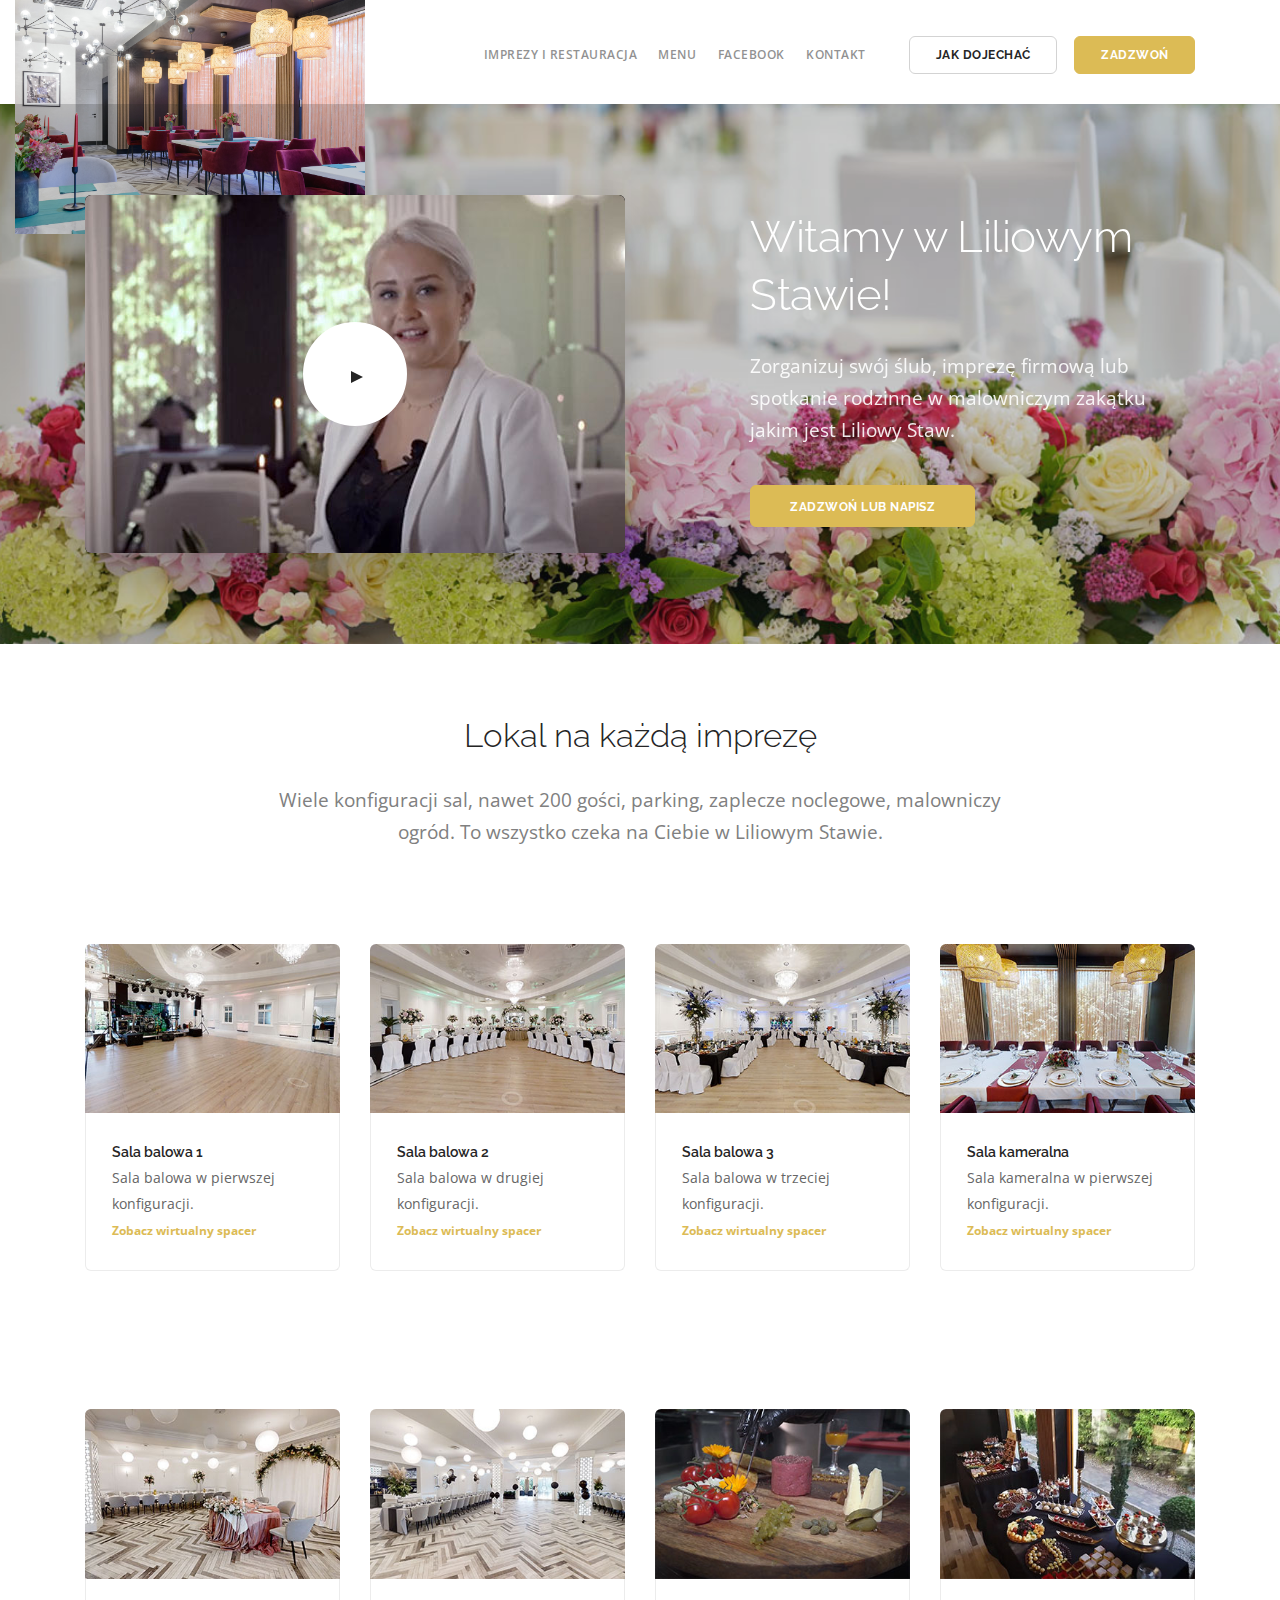
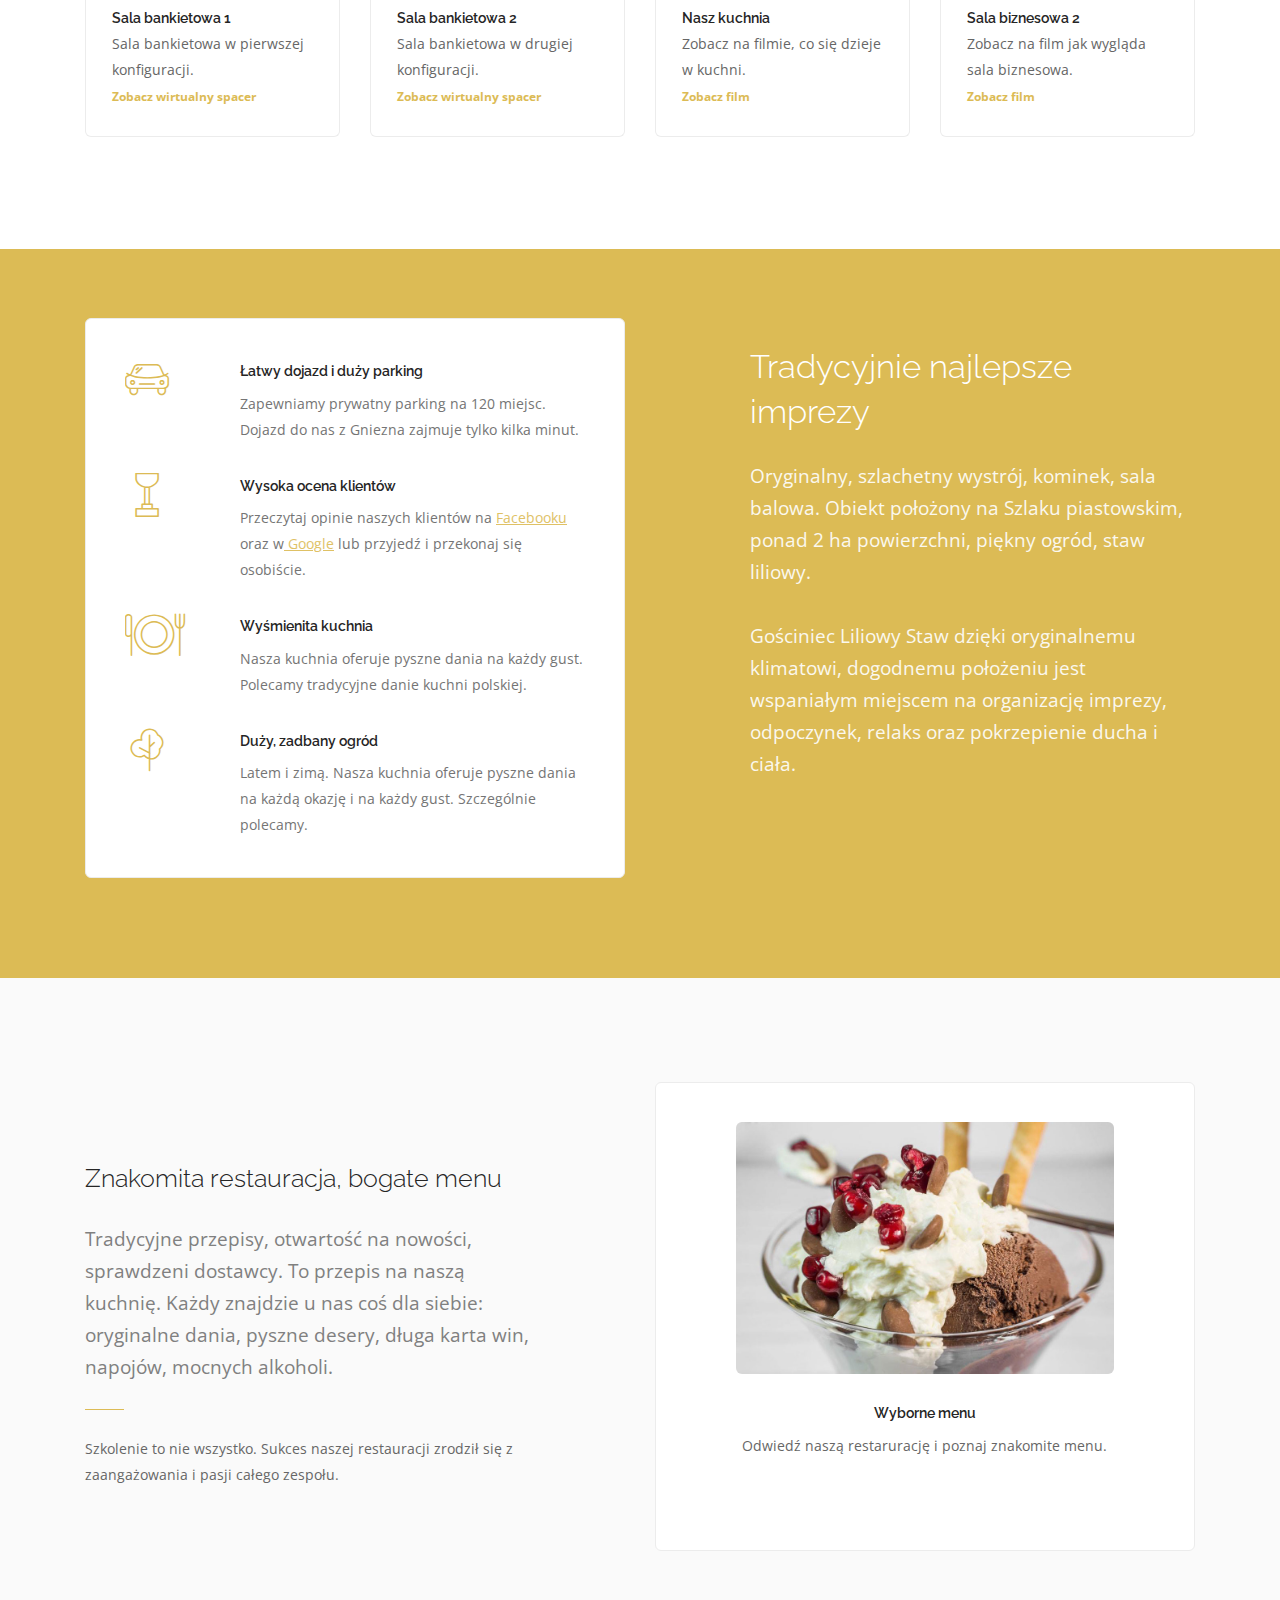
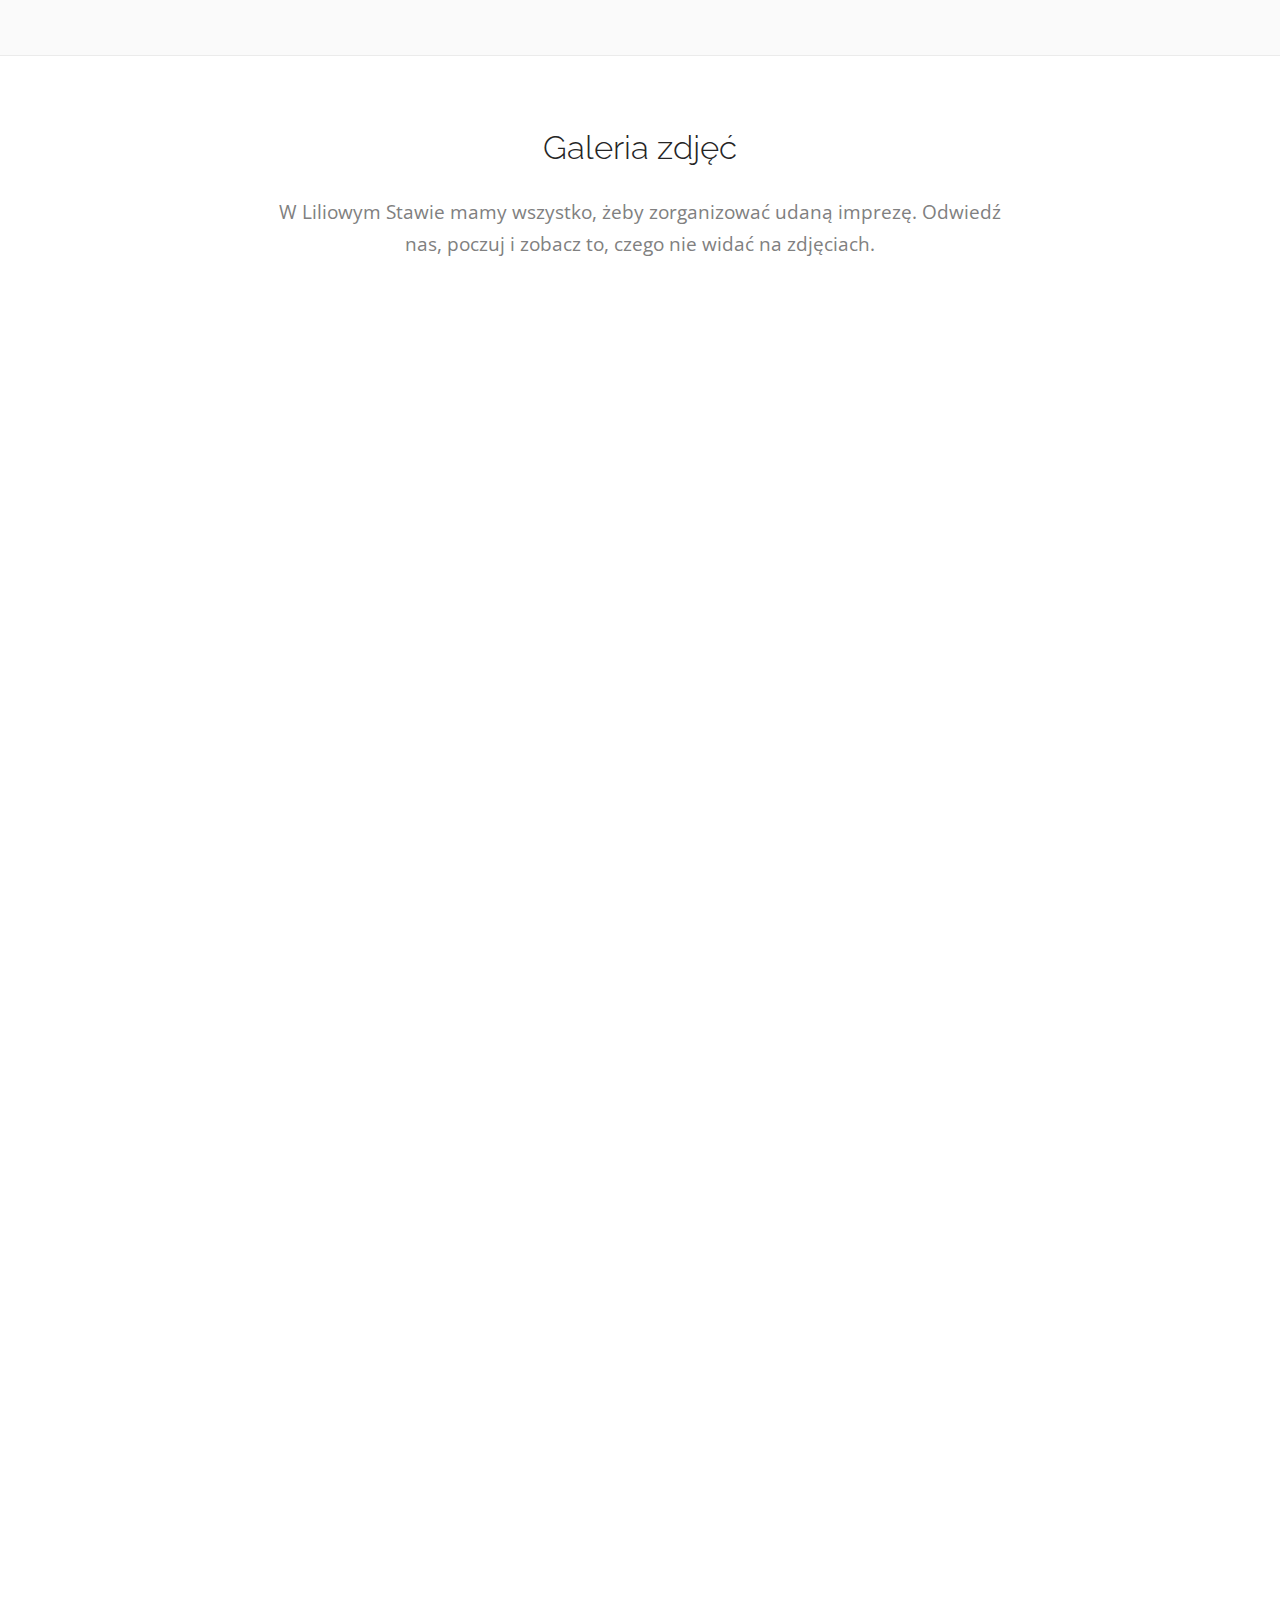
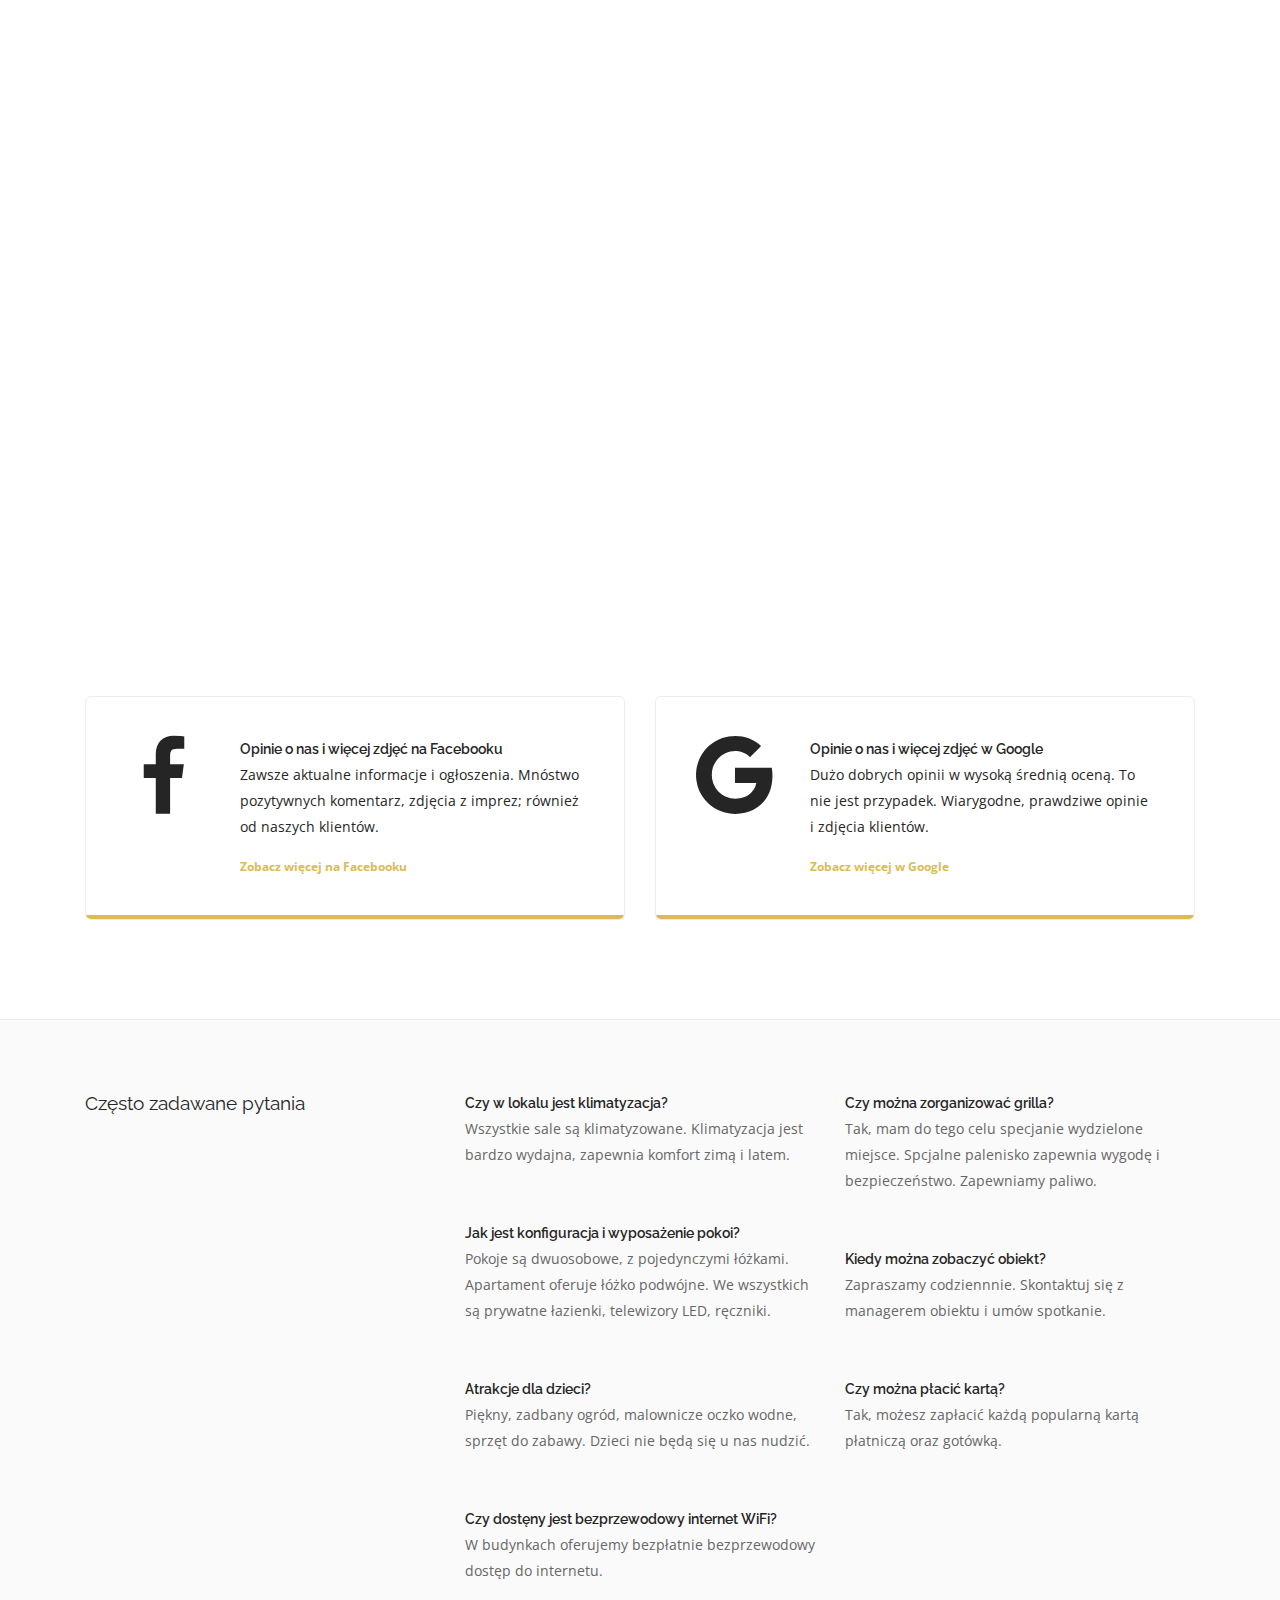
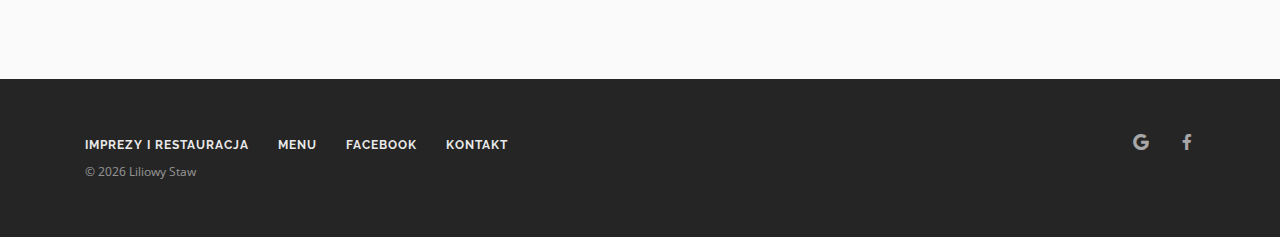
==== index.html @ 3ee77a86 "update" ====
<!doctype html>
<html lang="en">

<head>
    <meta charset="utf-8">
    <title>Gościniec Liliowy Staw - Organizacja imprez</title>
    <meta name="keywords" content="organizacja wesel, organizacja imprez, restauracja, wynajem sal" />
    <meta name="description" content="Zorganizuj swoją imprezę w Liliowym Stawie. Dobra zabawa gwarantowana." />
    <meta name="viewport" content="width=device-width, initial-scale=1.0">
    <link href="css/stack-interface.css" rel="stylesheet" type="text/css" media="all">
    <link href="css/socicon.css" rel="stylesheet" type="text/css" media="all" />
    <link href="css/iconsmind.css" rel="stylesheet" type="text/css" media="all" />
    <link href="css/bootstrap.css" rel="stylesheet" type="text/css" media="all" />
    <link href="css/lightbox.min.css" rel="stylesheet" type="text/css" media="all" />
    <link href="css/flickity.css" rel="stylesheet" type="text/css" media="all" />
    <link href="css/stack-interface.css" rel="stylesheet" type="text/css" media="all" />
    <link href="css/theme-yeller.css" rel="stylesheet" type="text/css" media="all" />
    <link href="css/custom.css" rel="stylesheet" type="text/css" media="all" />
    <link href="https://fonts.googleapis.com/css?family=Open+Sans:200,300,400,400i,500,600,700" rel="stylesheet">
    <link href="https://fonts.googleapis.com/css?family=Raleway:300,400,500" rel="stylesheet" type="text/css">
    <link href="css/font-raleway.css" rel="stylesheet" type="text/css">

</head>

<body data-smooth-scroll-offset="77">
    <div class="nav-container">
        <div class="via-1647183780381" via="via-1647183780381" vio="ls03">
            <div class="bar bar--sm visible-xs">
                <div class="container">
                    <div class="row">
                        <div class="col-3 col-md-2">
                            <a href="index.html"> <img class="logo logo-dark" alt="logo"
                                    src="img/liliowy-staw-logo.gif"> <img class="logo logo-light" alt="logo"
                                    src="img/liliowy-staw-logo.gif"> </a>
                        </div>
                        <div class="col-9 col-md-10 text-right">
                            <a href="#" class="hamburger-toggle" data-toggle-class="#menu1;hidden-xs hidden-sm"> <i
                                    class="icon icon--sm stack-interface stack-menu"></i> </a>
                        </div>
                    </div>
                </div>
            </div>
            <nav id="menu1" class="bar bar-1 hidden-xs">
                <div class="container">
                    <div class="row">
                        <div class="col-lg-1 col-md-2 hidden-xs">
                            <div class="bar__module">
                                <a href="index.html"> <img class="logo logo-dark" alt="logo"
                                        src="img/liliowy-staw-logo.gif">
                                    <img class="logo logo-light" alt="logo" src="img/liliowy-staw-logo.gif"> </a>
                            </div>
                        </div>
                        <div class="col-lg-11 col-md-12 text-right text-left-xs text-left-sm extra-top">
                            <div class="bar__module">
                                <ul class="menu-horizontal text-left">
                                    <li> <a href="index.html">Imprezy i Restauracja</a> </li>
                                    <li> <a href="menu.html">Menu</a> </li>
                                    <li> <a href="https://www.facebook.com/GosciniecLiliowyStaw/"
                                            target="_blank">Facebook</a> </li>
                                    <li> <a href="kontakt.html">Kontakt</a> </li>
                                </ul>
                            </div>
                            <div class="bar__module">
                                <a class="btn btn--sm type--uppercase"
                                    href="https://www.google.pl/maps/dir//Go%C5%9Bciniec+Liliowy+Staw,+Vitkovo,+Ma%C5%82achowo+60,+62-230+Ma%C5%82achowo/@52.4532757,17.733678,15z/data=!4m9!4m8!1m0!1m5!1m1!1s0x4704be26314e53d3:0x38a5dc8cd60cbdae!2m2!1d17.733678!2d52.4532757!3e0"
                                    target="_blank">
                                    <span class="btn__text">Jak dojechać</span> </a>
                                <a class="btn btn--sm btn--primary type--uppercase" href="kontakt.html"> <span
                                        class="btn__text">
                                        Zadzwoń</span> </a>
                            </div>
                        </div>
                    </div>
                </div>
            </nav>
        </div>
    </div>
    <div class="main-container">
        <section class="cover imagebg switchable parallax height-60" data-overlay="2">
            <div class="background-image-holder"> <img alt="background" src="img/1800720618.jpg"> </div>
            <div class="container pos-vertical-center">
                <div class="row justify-content-between align-items-center">
                    <div class="col-lg-5 col-md-7">
                        <div class="switchable__text">
                            <h1> Witamy w Liliowym Stawie! </h1>
                            <p class="lead"> Zorganizuj swój ślub, imprezę firmową lub spotkanie rodzinne w malowniczym
                                zakątku jakim jest Liliowy Staw. </p>
                            <a class="btn btn--primary type--uppercase" href="kontakt.html"> <span class="btn__text">
                                    Zadzwoń lub napisz
                                </span> </a>
                        </div>
                    </div>
                    <div class="col-lg-6 col-md-4 col-12">
                        <div class="video-cover border--round box-shadow-wide">
                            <div class="background-image-holder"> <img alt="image" src="img/portret.jpg"> </div>
                            <div class="video-play-icon"></div> <iframe
                                data-src="https://www.youtube.com/embed/CTEnaSJf6i0"
                                allowfullscreen="allowfullscreen"></iframe>
                        </div>
                    </div>
                </div>
            </div>
        </section>
        <section class="text-center space--sm">
            <div class="container">
                <div class="row">
                    <div class="col-md-10 col-lg-8">
                        <h2>Lokal na każdą imprezę</h2>
                        <p class="lead">Wiele konfiguracji sal, nawet 200 gości, parking, zaplecze noclegowe, malowniczy
                            ogród. To wszystko czeka na Ciebie w Liliowym Stawie.</p>
                    </div>
                </div>
            </div>
        </section>
        <section class="space--xxs">
            <div class="container">
                <div class="row">
                    <div class="col-md-3">
                        <div class="feature feature-1"> <img alt="Image" src="img/01-vr.jpg">
                            <div class="feature__body boxed boxed--border">
                                <h5>Sala balowa 1</h5>
                                <p> Sala balowa w pierwszej konfiguracji. </p> <a
                                    href="https://my.matterport.com/show/?m=p3g2b9cjatZ" target="_blank">Zobacz
                                    wirtualny spacer</a>
                            </div>
                        </div>
                    </div>
                    <div class="col-md-3">
                        <div class="feature feature-1"> <img alt="Image" src="img/02-vr.jpg">
                            <div class="feature__body boxed boxed--border">
                                <h5>Sala balowa 2</h5>
                                <p> Sala balowa w drugiej konfiguracji. </p> <a
                                    href="https://my.matterport.com/show/?m=A22WJcrzkqX" target="_blank">
                                    Zobacz wirtualny spacer
                                </a>
                            </div>
                        </div>
                    </div>
                    <div class="col-md-3">
                        <div class="feature feature-1"> <img alt="Image" src="img/03-vr.jpg">
                            <div class="feature__body boxed boxed--border">
                                <h5>Sala balowa 3</h5>
                                <p> Sala balowa w trzeciej konfiguracji. </p> <a
                                    href="https://my.matterport.com/show/?m=koB5tL7aiFG" target="_blank">
                                    Zobacz wirtualny spacer
                                </a>
                            </div>
                        </div>
                    </div>
                    <div class="col-md-3">
                        <div class="feature feature-1"> <img alt="Image" src="img/04-vr.jpg">
                            <div class="feature__body boxed boxed--border">
                                <h5>Sala kameralna</h5>
                                <p> Sala kameralna w pierwszej konfiguracji. </p> <a
                                    href="https://my.matterport.com/show/?m=gFiaWxPJ2yF" target="_blank">
                                    Zobacz wirtualny spacer
                                </a>
                            </div>
                        </div>
                    </div>
                </div>
            </div>
        </section>
        <section class="space--xs">
            <div class="container">
                <div class="row">
                    <div class="col-md-3">
                        <div class="feature feature-1"> <img alt="Image" src="img/05-vr.jpg">
                            <div class="feature__body boxed boxed--border">
                                <h5>Sala bankietowa 1</h5>
                                <p> Sala bankietowa w pierwszej konfiguracji. </p> <a
                                    href="https://my.matterport.com/show/?m=7vCTuhxetA8" target="_blank">
                                    Zobacz wirtualny spacer
                                </a>
                            </div>
                        </div>
                    </div>
                    <div class="col-md-3">
                        <div class="feature feature-1"> <img alt="Image" src="img/06-vr.jpg">
                            <div class="feature__body boxed boxed--border">
                                <h5>Sala bankietowa 2</h5>
                                <p> Sala bankietowa w drugiej konfiguracji. </p> <a
                                    href="https://my.matterport.com/show/?m=qS6wmpLdouB" target="_blank">
                                    Zobacz wirtualny spacer
                                </a>
                            </div>
                        </div>
                    </div>
                    <div class="col-md-3">
                        <div class="feature feature-1"> <img alt="Image" src="img/08-vi.jpg">
                            <div class="feature__body boxed boxed--border">
                                <h5>Nasz kuchnia</h5>
                                <p> Zobacz na filmie, co się dzieje w kuchni. </p> <a
                                    href="https://youtu.be/cJKKQ9L3zSQ" target="_blank">
                                    Zobacz film
                                </a>
                            </div>
                        </div>
                    </div>
                    <div class="col-md-3">
                        <div class="feature feature-1"> <img alt="Image" src="img/07-vi.jpg">
                            <div class="feature__body boxed boxed--border">
                                <h5>Sala biznesowa 2</h5>
                                <p> Zobacz na film jak wygląda sala biznesowa. </p> <a
                                    href="https://youtu.be/JqC4xFGbSAA" target="_blank">
                                    Zobacz film
                                </a>
                            </div>
                        </div>
                    </div>
                </div>
            </div>
        </section>
        <section class="switchable feature-large space--sm bg--primary">
            <div class="container">
                <div class="row justify-content-between">
                    <div class="col-md-6 col-lg-5">
                        <div class="switchable__text">
                            <h2>Tradycyjnie najlepsze imprezy</h2>
                            <p class="lead"> Oryginalny, szlachetny wystrój, kominek, sala balowa. Obiekt położony na
                                Szlaku piastowskim, ponad 2 ha powierzchni, piękny ogród, staw liliowy.<br><br>Gościniec
                                Liliowy Staw dzięki oryginalnemu klimatowi, dogodnemu położeniu jest wspaniałym miejscem
                                na organizację imprezy, odpoczynek, relaks oraz pokrzepienie ducha i ciała. </p>
                        </div>
                    </div>
                    <div class="col-md-6">
                        <div class="boxed boxed--lg boxed--border">
                            <div class="feature feature-2"> <i class="icon color--primary icon-Car-3"></i>
                                <div class="feature__body">
                                    <h5>Łatwy dojazd i duży parking</h5>
                                    <p>Zapewniamy prywatny parking na 120 miejsc. Dojazd do nas z Gniezna zajmuje tylko
                                        kilka minut. </p>
                                </div>
                            </div>
                            <div class="feature feature-2"> <i class="icon color--primary icon-Trophy-2"></i>
                                <div class="feature__body">
                                    <h5>Wysoka ocena klientów</h5>
                                    <p> Przeczytaj opinie naszych klientów na <a
                                            href="https://www.facebook.com/pg/GosciniecLiliowyStaw/reviews/">Facebooku</a>
                                        oraz w<a
                                            href="https://www.google.com/maps/place/Go%C5%9Bciniec+Liliowy+Staw/@52.4532757,17.7314893,17z/data=!3m1!4b1!4m7!3m6!1s0x0:0x38a5dc8cd60cbdae!8m2!3d52.4532757!4d17.733678!9m1!1b1?hl=pl-PL">
                                            Google</a> lub przyjedź i przekonaj się osobiście. </p>
                                </div>
                            </div>
                            <div class="feature feature-2"> <i class="icon color--primary icon-Plates"></i>
                                <div class="feature__body">
                                    <h5>Wyśmienita kuchnia</h5>
                                    <p> Nasza kuchnia oferuje pyszne dania na każdy gust. Polecamy tradycyjne danie
                                        kuchni polskiej. </p>
                                </div>
                            </div>
                            <div class="feature feature-2"> <i class="icon color--primary icon-Tree-2"></i>
                                <div class="feature__body">
                                    <h5>Duży, zadbany ogród</h5>
                                    <p>Latem i zimą. Nasza kuchnia oferuje pyszne dania na każdą okazję i na każdy gust.
                                        Szczególnie polecamy.</p>
                                </div>
                            </div>
                        </div>
                    </div>
                </div>
            </div>
        </section>
        <section class="feature-large-14 switchable bg--secondary">
            <div class="container">
                <div class="row justify-content-between">
                    <div class="col-md-6">
                        <div class="boxed boxed--border boxed--lg">
                            <div class="row justify-content-center">
                                <div class="col-md-10">
                                    <div class="slider text-center" data-paging="true">
                                        <ul class="slides">
                                            <li> <img alt="Image"
                                                    src="img/18359147_1271472066302726_373550540263648614_o.jpg">
                                                <h5>Wyborne menu</h5>
                                                <p> Odwiedź naszą restarurację i poznaj znakomite menu. </p>
                                            </li>
                                        </ul>
                                    </div>
                                </div>
                            </div>
                        </div>
                    </div>
                    <div class="col-md-6 col-lg-5">
                        <div class="switchable__text">
                            <h3>Znakomita restauracja, bogate menu</h3>
                            <p class="lead"> Tradycyjne przepisy, otwartość na nowości, sprawdzeni dostawcy. To przepis
                                na naszą kuchnię.&nbsp;Każdy znajdzie u nas coś dla siebie: oryginalne dania, pyszne
                                desery, długa karta win, napojów, mocnych alkoholi.</p>
                            <hr class="short">
                            <p> Szkolenie to nie wszystko. Sukces naszej restauracji zrodził się z zaangażowania i pasji
                                całego zespołu. </p>
                        </div>
                    </div>
                </div>
            </div>
        </section>
        <section class="text-center space--sm">
            <div class="container">
                <div class="row">
                    <div class="col-md-10 col-lg-8">
                        <h2>Galeria zdjęć</h2>
                        <p class="lead"> W Liliowym Stawie mamy wszystko, żeby zorganizować udaną imprezę. Odwiedź nas,
                            poczuj i zobacz to, czego nie widać na zdjęciach. </p>
                    </div>
                </div>
            </div>
        </section>
        <section class="space--xxs">
            <div class="container">
                <div class="masonry">
                    <div class="masonry__container row masonry--active">
                        <div class="masonry__item col-lg-4 col-6 ">
                            <a href="img/2100060380.jpg" data-lightbox="Gallery 1"> <img alt="Image"
                                    src="img/2100060380.jpg">
                            </a>
                        </div>
                        <div class="masonry__item col-lg-4 col-6 ">
                            <a href="img/2100060407.jpg" data-lightbox="Gallery 1"> <img alt="Image"
                                    src="img/2100060407.jpg">
                            </a>
                        </div>
                        <div class="masonry__item col-lg-4 col-6 ">
                            <a href="img/2100060416.jpg" data-lightbox="Gallery 1"> <img alt="Image"
                                    src="img/2100060416.jpg">
                            </a>
                        </div>
                        <div class="masonry__item col-lg-4 col-6 ">
                            <a href="img/2100060421.jpg" data-lightbox="Gallery 1"> <img alt="Image"
                                    src="img/2100060421.jpg">
                            </a>
                        </div>
                        <div class="masonry__item col-lg-4 col-6 ">
                            <a href="img/2100060466.jpg" data-lightbox="Gallery 1"> <img alt="Image"
                                    src="img/2100060466.jpg">
                            </a>
                        </div>
                        <div class="masonry__item col-lg-4 col-6 ">
                            <a href="img/2100060573.jpg" data-lightbox="Gallery 1"> <img alt="Image"
                                    src="img/2100060573.jpg">
                            </a>
                        </div>
                        <div class="masonry__item col-lg-4 col-6 ">
                            <a href="img/2100060568.jpg" data-lightbox="Gallery 1"> <img alt="Image"
                                    src="img/2100060568.jpg">
                            </a>
                        </div>
                        <div class="masonry__item col-lg-4 col-6 ">
                            <a href="img/2100060462.jpg" data-lightbox="Gallery 1"> <img alt="Image"
                                    src="img/2100060462.jpg">
                            </a>
                        </div>
                        <div class="masonry__item col-lg-4 col-6 ">
                            <a href="img/2100060235.jpg" data-lightbox="Gallery 1"> <img alt="Image"
                                    src="img/2100060235.jpg">
                            </a>
                        </div>
                        <div class="masonry__item col-lg-4 col-6 ">
                            <a href="img/2100060508.jpg" data-lightbox="Gallery 1"> <img alt="Image"
                                    src="img/2100060508.jpg">
                            </a>
                        </div>
                        <div class="masonry__item col-lg-4 col-6 ">
                            <a href="img/2100060501.jpg" data-lightbox="Gallery 1"> <img alt="Image"
                                    src="img/2100060501.jpg">
                            </a>
                        </div>
                        <div class="masonry__item col-lg-4 col-6 ">
                            <a href="img/2100060008.jpg" data-lightbox="Gallery 1"> <img alt="Image"
                                    src="img/2100060008.jpg">
                            </a>
                        </div>
                        <div class="masonry__item col-lg-4 col-6 ">
                            <a href="img/2100060123.jpg" data-lightbox="Gallery 1"> <img alt="Image"
                                    src="img/2100060123.jpg">
                            </a>
                        </div>
                        <div class="masonry__item col-lg-4 col-6 ">
                            <a href="img/2100060078.jpg" data-lightbox="Gallery 1"> <img alt="Image"
                                    src="img/2100060078.jpg">
                            </a>
                        </div>
                        <div class="masonry__item col-lg-4 col-6 ">
                            <a href="img/2100060172.jpg" data-lightbox="Gallery 1"> <img alt="Image"
                                    src="img/2100060172.jpg">
                            </a>
                        </div>
                        <div class="masonry__item col-lg-4 col-6 ">
                            <a href="img/2100060179.jpg" data-lightbox="Gallery 1"> <img alt="Image"
                                    src="img/2100060179.jpg">
                            </a>
                        </div>
                        <div class="masonry__item col-lg-4 col-6 ">
                            <a href="img/2100060190.jpg" data-lightbox="Gallery 1"> <img alt="Image"
                                    src="img/2100060190.jpg">
                            </a>
                        </div>
                        <div class="masonry__item col-lg-4 col-6 ">
                            <a href="img/2100060200.jpg" data-lightbox="Gallery 1"> <img alt="Image"
                                    src="img/2100060200.jpg">
                            </a>
                        </div>
                        <div class="masonry__item col-lg-4 col-6 ">
                            <a href="img/2100060050.jpg" data-lightbox="Gallery 1"> <img alt="Image"
                                    src="img/2100060050.jpg">
                            </a>
                        </div>

                    </div>
                </div>
            </div>
        </section>
        <section class="space--sm">
            <div class="container">
                <div class="row">
                    <div class="col-md-6">
                        <div class="feature feature-5 boxed boxed--lg boxed--border feature--featured"> <i
                                class="icon socicon-facebook icon--lg"></i>
                            <div class="feature__body">
                                <h5>Opinie o nas i więcej zdjęć na Facebooku</h5>
                                <p>Zawsze aktualne informacje i ogłoszenia. Mnóstwo pozytywnych komentarz, zdjęcia z
                                    imprez; również od naszych klientów. </p> <a
                                    href="https://www.facebook.com/GosciniecLiliowyStaw/" target="_blank">Zobacz więcej
                                    na Facebooku</a>
                            </div>
                        </div>
                    </div>
                    <div class="col-md-6">
                        <div class="feature feature--featured feature-5 boxed boxed--lg boxed--border"> <i
                                class="icon socicon-google icon--lg"></i>
                            <div class="feature__body">
                                <h5>Opinie o nas i więcej zdjęć w Google</h5>
                                <p>Dużo dobrych opinii w wysoką średnią oceną. To nie jest przypadek. Wiarygodne,
                                    prawdziwe opinie i zdjęcia klientów. </p> <a href="https://goo.gl/maps/UhapXkKuws52"
                                    target="_blank">Zobacz więcej w Google</a>
                            </div>
                        </div>
                    </div>
                </div>
            </div>
        </section>
        <section class="bg--secondary space--sm">
            <div class="container">
                <div class="row">
                    <div class="col-lg-4">
                        <div class="text-block">
                            <h4>Często zadawane pytania</h4>
                        </div>
                    </div>
                    <div class="col-lg-4">
                        <div class="text-block">
                            <h5>Czy w lokalu jest klimatyzacja?</h5>
                            <p>Wszystkie sale są klimatyzowane. Klimatyzacja jest bardzo wydajna, zapewnia komfort zimą
                                i latem.</p>
                        </div>
                        <div class="text-block">
                            <h5>Jak jest konfiguracja i wyposażenie pokoi?</h5>
                            <p> Pokoje są dwuosobowe, z pojedynczymi łóżkami. Apartament oferuje łóżko podwójne. We
                                wszystkich są prywatne łazienki, telewizory LED, ręczniki. </p>
                        </div>
                        <div class="text-block">
                            <h5>Atrakcje dla dzieci?</h5>
                            <p>Piękny, zadbany ogród, malownicze oczko wodne, sprzęt do zabawy. Dzieci nie będą się u
                                nas nudzić.</p>
                        </div>
                        <div class="text-block">
                            <h5>Czy dostęny jest bezprzewodowy internet WiFi?</h5>
                            <p>W budynkach oferujemy bezpłatnie bezprzewodowy dostęp do internetu.</p>
                        </div>
                    </div>
                    <div class="col-lg-4">
                        <div class="text-block">
                            <h5>Czy można zorganizować grilla?</h5>
                            <p> Tak, mam do tego celu specjanie wydzielone miejsce. Spcjalne palenisko zapewnia wygodę i
                                bezpieczeństwo. Zapewniamy paliwo. </p>
                        </div>
                        <div class="text-block">
                            <h5>Kiedy można zobaczyć obiekt?</h5>
                            <p>Zapraszamy codziennnie. Skontaktuj się z managerem obiektu i umów spotkanie. </p>
                        </div>
                        <div class="text-block">
                            <h5>Czy można płacić kartą?</h5>
                            <p>Tak, możesz zapłacić każdą popularną kartą płatniczą oraz gotówką. </p>
                        </div>
                    </div>
                </div>
            </div>
        </section>
        <footer class="text-center-xs space--xs bg--dark">
            <div class="container">
                <div class="row">
                    <div class="col-sm-7">
                        <ul class="list-inline">
                            <li> <a href="index.html"><span class="h6 type--uppercase">
                                        <p>Imprezy i restauracja</p>
                                    </span></a> </li>
                            <li> <a href="menu.html"><span class="h6 type--uppercase">
                                        <p>Menu</p>
                                    </span></a> </li>
                            <li> <a href="https://www.facebook.com/GosciniecLiliowyStaw/" target="_blank"><span
                                        class="h6 type--uppercase">
                                        <p>Facebook</p>
                                    </span></a> </li>
                            <li> <a href="kontakt.html"><span class="h6 type--uppercase">
                                        <p>Kontakt</p>
                                    </span></a> </li>
                        </ul>
                    </div>
                    <div class="col-sm-5 text-right text-center-xs">
                        <ul class="social-list list-inline list--hover">
                            <li><a href="https://www.google.pl/maps/dir//Go%C5%9Bciniec+Liliowy+Staw,+Vitkovo,+Ma%C5%82achowo+60,+62-230+Ma%C5%82achowo/@52.4532757,17.733678,15z/data=!4m9!4m8!1m0!1m5!1m1!1s0x4704be26314e53d3:0x38a5dc8cd60cbdae!2m2!1d17.733678!2d52.4532757!3e0"
                                    target="_blank"><i class="socicon socicon-google icon icon--xs"></i></a>
                            </li>
                            <li><a href="https://www.facebook.com/GosciniecLiliowyStaw/" target="_blank"><i
                                        class="socicon socicon-facebook icon icon--xs"></i></a>
                            </li>
                        </ul>
                    </div>
                </div>
                <div class="row">
                    <div class="col-sm-7"> <span class="type--fine-print">© <span class="update-year">2022</span>
                            Liliowy Staw</span>
                    </div>
                </div>
            </div>
        </footer>
    </div>
    <script src="js/jquery-3.1.1.min.js"></script>
    <script src="js/flickity.min.js"></script>
    <script src="js/parallax.js"></script>
    <script src="js/isotope.min.js"></script>
    <script src="js/lightbox.min.js"></script>
    <script src="js/smooth-scroll.min.js"></script>
    <script src="js/scripts.js"></script>

</body>

</html>
---- css/stack-interface.css ----
@font-face {
  font-family: 'stack-interface';
  src: url('../fonts/stack-interface.eot?33839631');
  src: url('../fonts/stack-interface.eot?33839631#iefix') format('embedded-opentype'),
       url('../fonts/stack-interface.woff2?33839631') format('woff2'),
       url('../fonts/stack-interface.woff?33839631') format('woff'),
       url('../fonts/stack-interface.ttf?33839631') format('truetype'),
       url('../fonts/stack-interface.svg?33839631#stack-interface') format('svg');
  font-weight: normal;
  font-style: normal;
}
/* Chrome hack: SVG is rendered more smooth in Windozze. 100% magic, uncomment if you need it. */
/* Note, that will break hinting! In other OS-es font will be not as sharp as it could be */
/*
@media screen and (-webkit-min-device-pixel-ratio:0) {
  @font-face {
    font-family: 'stack-interface';
    src: url('../font/stack-interface.svg?34857618#stack-interface') format('svg');
  }
}
*/
 
 [class^="stack-"]:before, [class*=" stack-"]:before {
  font-family: "stack-interface";
  font-style: normal;
  font-weight: normal;
  speak: none;
 
  display: inline-block;
  text-decoration: inherit;
  width: 1em;
  margin-right: .2em;
  text-align: center;
  /* opacity: .8; */
 
  /* For safety - reset parent styles, that can break glyph codes*/
  font-variant: normal;
  text-transform: none;
 
  /* fix buttons height, for twitter bootstrap */
  line-height: 1em;
 
  /* Animation center compensation - margins should be symmetric */
  /* remove if not needed */
  margin-left: .2em;
 
  /* you can be more comfortable with increased icons size */
  /* font-size: 120%; */
 
  /* Font smoothing. That was taken from TWBS */
  -webkit-font-smoothing: antialiased;
  -moz-osx-font-smoothing: grayscale;
 
  /* Uncomment for 3D effect */
  /* text-shadow: 1px 1px 1px rgba(127, 127, 127, 0.3); */
}
 
.stack-down-open-big:before { content: '\e800'; } /* '' */
.stack-left-open-big:before { content: '\e801'; } /* '' */
.stack-right-open-big:before { content: '\e802'; } /* '' */
.stack-up-open-big:before { content: '\e803'; } /* '' */
.stack-basket:before { content: '\e804'; } /* '' */
.stack-search:before { content: '\e805'; } /* '' */
.stack-down-dir:before { content: '\e806'; } /* '' */
.stack-left-dir:before { content: '\e807'; } /* '' */
.stack-right-dir:before { content: '\e808'; } /* '' */
.stack-up-dir:before { content: '\e809'; } /* '' */
.stack-down-open:before { content: '\e80a'; } /* '' */
.stack-left-open:before { content: '\e80b'; } /* '' */
.stack-right-open:before { content: '\e80c'; } /* '' */
.stack-up-open:before { content: '\e80d'; } /* '' */
.stack-menu:before { content: '\e80e'; } /* '' */
.stack-users:before { content: '\e80f'; } /* '' */
.stack-publish:before { content: '\e810'; } /* '' */
.stack-trash:before { content: '\e811'; } /* '' */
.stack-bell:before { content: '\e812'; } /* '' */
.stack-cog:before { content: '\e813'; } /* '' */
.stack-plus-circled:before { content: '\e814'; } /* '' */
.stack-dot-3:before { content: '\e815'; } /* '' */
---- css/socicon.css ----
@font-face {
  font-family: 'Socicon';
  src:  url('../fonts/socicon.eot?a93r5t');
  src:  url('../fonts/socicon.eot?a93r5t#iefix') format('embedded-opentype'),
    url('../fonts/socicon.ttf?a93r5t') format('truetype'),
    url('../fonts/socicon.woff?a93r5t') format('woff'),
    url('../fonts/socicon.svg?a93r5t#Socicon') format('svg');
  font-weight: normal;
  font-style: normal;
}

[class^="socicon-"], [class*=" socicon-"] {
  /* use !important to prevent issues with browser extensions that change fonts */
  font-family: 'Socicon' !important;
  speak: none;
  font-style: normal;
  font-weight: normal;
  font-variant: normal;
  text-transform: none;
  line-height: 1;

  /* Better Font Rendering =========== */
  -webkit-font-smoothing: antialiased;
  -moz-osx-font-smoothing: grayscale;
}

.socicon-gamewisp:before {
  content: "\e905";
}
.socicon-bloglovin:before {
  content: "\e904";
}
.socicon-tunein:before {
  content: "\e903";
}
.socicon-gamejolt:before {
  content: "\e901";
}
.socicon-trello:before {
  content: "\e902";
}
.socicon-spreadshirt:before {
  content: "\e900";
}
.socicon-500px:before {
  content: "\e000";
}
.socicon-8tracks:before {
  content: "\e001";
}
.socicon-airbnb:before {
  content: "\e002";
}
.socicon-alliance:before {
  content: "\e003";
}
.socicon-amazon:before {
  content: "\e004";
}
.socicon-amplement:before {
  content: "\e005";
}
.socicon-android:before {
  content: "\e006";
}
.socicon-angellist:before {
  content: "\e007";
}
.socicon-apple:before {
  content: "\e008";
}
.socicon-appnet:before {
  content: "\e009";
}
.socicon-baidu:before {
  content: "\e00a";
}
.socicon-bandcamp:before {
  content: "\e00b";
}
.socicon-battlenet:before {
  content: "\e00c";
}
.socicon-beam:before {
  content: "\e00d";
}
.socicon-bebee:before {
  content: "\e00e";
}
.socicon-bebo:before {
  content: "\e00f";
}
.socicon-behance:before {
  content: "\e010";
}
.socicon-blizzard:before {
  content: "\e011";
}
.socicon-blogger:before {
  content: "\e012";
}
.socicon-buffer:before {
  content: "\e013";
}
.socicon-chrome:before {
  content: "\e014";
}
.socicon-coderwall:before {
  content: "\e015";
}
.socicon-curse:before {
  content: "\e016";
}
.socicon-dailymotion:before {
  content: "\e017";
}
.socicon-deezer:before {
  content: "\e018";
}
.socicon-delicious:before {
  content: "\e019";
}
.socicon-deviantart:before {
  content: "\e01a";
}
.socicon-diablo:before {
  content: "\e01b";
}
.socicon-digg:before {
  content: "\e01c";
}
.socicon-discord:before {
  content: "\e01d";
}
.socicon-disqus:before {
  content: "\e01e";
}
.socicon-douban:before {
  content: "\e01f";
}
.socicon-draugiem:before {
  content: "\e020";
}
.socicon-dribbble:before {
  content: "\e021";
}
.socicon-drupal:before {
  content: "\e022";
}
.socicon-ebay:before {
  content: "\e023";
}
.socicon-ello:before {
  content: "\e024";
}
.socicon-endomodo:before {
  content: "\e025";
}
.socicon-envato:before {
  content: "\e026";
}
.socicon-etsy:before {
  content: "\e027";
}
.socicon-facebook:before {
  content: "\e028";
}
.socicon-feedburner:before {
  content: "\e029";
}
.socicon-filmweb:before {
  content: "\e02a";
}
.socicon-firefox:before {
  content: "\e02b";
}
.socicon-flattr:before {
  content: "\e02c";
}
.socicon-flickr:before {
  content: "\e02d";
}
.socicon-formulr:before {
  content: "\e02e";
}
.socicon-forrst:before {
  content: "\e02f";
}
.socicon-foursquare:before {
  content: "\e030";
}
.socicon-friendfeed:before {
  content: "\e031";
}
.socicon-github:before {
  content: "\e032";
}
.socicon-goodreads:before {
  content: "\e033";
}
.socicon-google:before {
  content: "\e034";
}
.socicon-googlescholar:before {
  content: "\e035";
}
.socicon-googlegroups:before {
  content: "\e036";
}
.socicon-googlephotos:before {
  content: "\e037";
}
.socicon-googleplus:before {
  content: "\e038";
}
.socicon-grooveshark:before {
  content: "\e039";
}
.socicon-hackerrank:before {
  content: "\e03a";
}
.socicon-hearthstone:before {
  content: "\e03b";
}
.socicon-hellocoton:before {
  content: "\e03c";
}
.socicon-heroes:before {
  content: "\e03d";
}
.socicon-hitbox:before {
  content: "\e03e";
}
.socicon-horde:before {
  content: "\e03f";
}
.socicon-houzz:before {
  content: "\e040";
}
.socicon-icq:before {
  content: "\e041";
}
.socicon-identica:before {
  content: "\e042";
}
.socicon-imdb:before {
  content: "\e043";
}
.socicon-instagram:before {
  content: "\e044";
}
.socicon-issuu:before {
  content: "\e045";
}
.socicon-istock:before {
  content: "\e046";
}
.socicon-itunes:before {
  content: "\e047";
}
.socicon-keybase:before {
  content: "\e048";
}
.socicon-lanyrd:before {
  content: "\e049";
}
.socicon-lastfm:before {
  content: "\e04a";
}
.socicon-line:before {
  content: "\e04b";
}
.socicon-linkedin:before {
  content: "\e04c";
}
.socicon-livejournal:before {
  content: "\e04d";
}
.socicon-lyft:before {
  content: "\e04e";
}
.socicon-macos:before {
  content: "\e04f";
}
.socicon-mail:before {
  content: "\e050";
}
.socicon-medium:before {
  content: "\e051";
}
.socicon-meetup:before {
  content: "\e052";
}
.socicon-mixcloud:before {
  content: "\e053";
}
.socicon-modelmayhem:before {
  content: "\e054";
}
.socicon-mumble:before {
  content: "\e055";
}
.socicon-myspace:before {
  content: "\e056";
}
.socicon-newsvine:before {
  content: "\e057";
}
.socicon-nintendo:before {
  content: "\e058";
}
.socicon-npm:before {
  content: "\e059";
}
.socicon-odnoklassniki:before {
  content: "\e05a";
}
.socicon-openid:before {
  content: "\e05b";
}
.socicon-opera:before {
  content: "\e05c";
}
.socicon-outlook:before {
  content: "\e05d";
}
.socicon-overwatch:before {
  content: "\e05e";
}
.socicon-patreon:before {
  content: "\e05f";
}
.socicon-paypal:before {
  content: "\e060";
}
.socicon-periscope:before {
  content: "\e061";
}
.socicon-persona:before {
  content: "\e062";
}
.socicon-pinterest:before {
  content: "\e063";
}
.socicon-play:before {
  content: "\e064";
}
.socicon-player:before {
  content: "\e065";
}
.socicon-playstation:before {
  content: "\e066";
}
.socicon-pocket:before {
  content: "\e067";
}
.socicon-qq:before {
  content: "\e068";
}
.socicon-quora:before {
  content: "\e069";
}
.socicon-raidcall:before {
  content: "\e06a";
}
.socicon-ravelry:before {
  content: "\e06b";
}
.socicon-reddit:before {
  content: "\e06c";
}
.socicon-renren:before {
  content: "\e06d";
}
.socicon-researchgate:before {
  content: "\e06e";
}
.socicon-residentadvisor:before {
  content: "\e06f";
}
.socicon-reverbnation:before {
  content: "\e070";
}
.socicon-rss:before {
  content: "\e071";
}
.socicon-sharethis:before {
  content: "\e072";
}
.socicon-skype:before {
  content: "\e073";
}
.socicon-slideshare:before {
  content: "\e074";
}
.socicon-smugmug:before {
  content: "\e075";
}
.socicon-snapchat:before {
  content: "\e076";
}
.socicon-songkick:before {
  content: "\e077";
}
.socicon-soundcloud:before {
  content: "\e078";
}
.socicon-spotify:before {
  content: "\e079";
}
.socicon-stackexchange:before {
  content: "\e07a";
}
.socicon-stackoverflow:before {
  content: "\e07b";
}
.socicon-starcraft:before {
  content: "\e07c";
}
.socicon-stayfriends:before {
  content: "\e07d";
}
.socicon-steam:before {
  content: "\e07e";
}
.socicon-storehouse:before {
  content: "\e07f";
}
.socicon-strava:before {
  content: "\e080";
}
.socicon-streamjar:before {
  content: "\e081";
}
.socicon-stumbleupon:before {
  content: "\e082";
}
.socicon-swarm:before {
  content: "\e083";
}
.socicon-teamspeak:before {
  content: "\e084";
}
.socicon-teamviewer:before {
  content: "\e085";
}
.socicon-technorati:before {
  content: "\e086";
}
.socicon-telegram:before {
  content: "\e087";
}
.socicon-tripadvisor:before {
  content: "\e088";
}
.socicon-tripit:before {
  content: "\e089";
}
.socicon-triplej:before {
  content: "\e08a";
}
.socicon-tumblr:before {
  content: "\e08b";
}
.socicon-twitch:before {
  content: "\e08c";
}
.socicon-twitter:before {
  content: "\e08d";
}
.socicon-uber:before {
  content: "\e08e";
}
.socicon-ventrilo:before {
  content: "\e08f";
}
.socicon-viadeo:before {
  content: "\e090";
}
.socicon-viber:before {
  content: "\e091";
}
.socicon-viewbug:before {
  content: "\e092";
}
.socicon-vimeo:before {
  content: "\e093";
}
.socicon-vine:before {
  content: "\e094";
}
.socicon-vkontakte:before {
  content: "\e095";
}
.socicon-warcraft:before {
  content: "\e096";
}
.socicon-wechat:before {
  content: "\e097";
}
.socicon-weibo:before {
  content: "\e098";
}
.socicon-whatsapp:before {
  content: "\e099";
}
.socicon-wikipedia:before {
  content: "\e09a";
}
.socicon-windows:before {
  content: "\e09b";
}
.socicon-wordpress:before {
  content: "\e09c";
}
.socicon-wykop:before {
  content: "\e09d";
}
.socicon-xbox:before {
  content: "\e09e";
}
.socicon-xing:before {
  content: "\e09f";
}
.socicon-yahoo:before {
  content: "\e0a0";
}
.socicon-yammer:before {
  content: "\e0a1";
}
.socicon-yandex:before {
  content: "\e0a2";
}
.socicon-yelp:before {
  content: "\e0a3";
}
.socicon-younow:before {
  content: "\e0a4";
}
.socicon-youtube:before {
  content: "\e0a5";
}
.socicon-zapier:before {
  content: "\e0a6";
}
.socicon-zerply:before {
  content: "\e0a7";
}
.socicon-zomato:before {
  content: "\e0a8";
}
.socicon-zynga:before {
  content: "\e0a9";
}
---- css/iconsmind.css ----
@font-face {
	font-family: 'iconsmind';
	src:url('../fonts/iconsmind.eot?#iefix-rdmvgc') format('embedded-opentype');
	src:url('../fonts/iconsmind.woff') format('woff'),
		url('../fonts/iconsmind.ttf') format('truetype');
	font-weight: normal;
	font-style: normal;
}

[class^="icon-"], [class*=" icon-"] {
	font-family: 'iconsmind';
	speak: none;
	font-style: normal;
	font-weight: normal;
	font-variant: normal;
	text-transform: none;
	line-height: 1;
	/* Better Font Rendering =========== */
	-webkit-font-smoothing: antialiased;
	-moz-osx-font-smoothing: grayscale;
}

.icon-A-Z:before {
	content: "\e600";
}
.icon-Aa:before {
	content: "\e601";
}
.icon-Add-Bag:before {
	content: "\e602";
}
.icon-Add-Basket:before {
	content: "\e603";
}
.icon-Add-Cart:before {
	content: "\e604";
}
.icon-Add-File:before {
	content: "\e605";
}
.icon-Add-SpaceAfterParagraph:before {
	content: "\e606";
}
.icon-Add-SpaceBeforeParagraph:before {
	content: "\e607";
}
.icon-Add-User:before {
	content: "\e608";
}
.icon-Add-UserStar:before {
	content: "\e609";
}
.icon-Add-Window:before {
	content: "\e60a";
}
.icon-Add:before {
	content: "\e60b";
}
.icon-Address-Book:before {
	content: "\e60c";
}
.icon-Address-Book2:before {
	content: "\e60d";
}
.icon-Administrator:before {
	content: "\e60e";
}
.icon-Aerobics-2:before {
	content: "\e60f";
}
.icon-Aerobics-3:before {
	content: "\e610";
}
.icon-Aerobics:before {
	content: "\e611";
}
.icon-Affiliate:before {
	content: "\e612";
}
.icon-Aim:before {
	content: "\e613";
}
.icon-Air-Balloon:before {
	content: "\e614";
}
.icon-Airbrush:before {
	content: "\e615";
}
.icon-Airship:before {
	content: "\e616";
}
.icon-Alarm-Clock:before {
	content: "\e617";
}
.icon-Alarm-Clock2:before {
	content: "\e618";
}
.icon-Alarm:before {
	content: "\e619";
}
.icon-Alien-2:before {
	content: "\e61a";
}
.icon-Alien:before {
	content: "\e61b";
}
.icon-Aligator:before {
	content: "\e61c";
}
.icon-Align-Center:before {
	content: "\e61d";
}
.icon-Align-JustifyAll:before {
	content: "\e61e";
}
.icon-Align-JustifyCenter:before {
	content: "\e61f";
}
.icon-Align-JustifyLeft:before {
	content: "\e620";
}
.icon-Align-JustifyRight:before {
	content: "\e621";
}
.icon-Align-Left:before {
	content: "\e622";
}
.icon-Align-Right:before {
	content: "\e623";
}
.icon-Alpha:before {
	content: "\e624";
}
.icon-Ambulance:before {
	content: "\e625";
}
.icon-AMX:before {
	content: "\e626";
}
.icon-Anchor-2:before {
	content: "\e627";
}
.icon-Anchor:before {
	content: "\e628";
}
.icon-Android-Store:before {
	content: "\e629";
}
.icon-Android:before {
	content: "\e62a";
}
.icon-Angel-Smiley:before {
	content: "\e62b";
}
.icon-Angel:before {
	content: "\e62c";
}
.icon-Angry:before {
	content: "\e62d";
}
.icon-Apple-Bite:before {
	content: "\e62e";
}
.icon-Apple-Store:before {
	content: "\e62f";
}
.icon-Apple:before {
	content: "\e630";
}
.icon-Approved-Window:before {
	content: "\e631";
}
.icon-Aquarius-2:before {
	content: "\e632";
}
.icon-Aquarius:before {
	content: "\e633";
}
.icon-Archery-2:before {
	content: "\e634";
}
.icon-Archery:before {
	content: "\e635";
}
.icon-Argentina:before {
	content: "\e636";
}
.icon-Aries-2:before {
	content: "\e637";
}
.icon-Aries:before {
	content: "\e638";
}
.icon-Army-Key:before {
	content: "\e639";
}
.icon-Arrow-Around:before {
	content: "\e63a";
}
.icon-Arrow-Back3:before {
	content: "\e63b";
}
.icon-Arrow-Back:before {
	content: "\e63c";
}
.icon-Arrow-Back2:before {
	content: "\e63d";
}
.icon-Arrow-Barrier:before {
	content: "\e63e";
}
.icon-Arrow-Circle:before {
	content: "\e63f";
}
.icon-Arrow-Cross:before {
	content: "\e640";
}
.icon-Arrow-Down:before {
	content: "\e641";
}
.icon-Arrow-Down2:before {
	content: "\e642";
}
.icon-Arrow-Down3:before {
	content: "\e643";
}
.icon-Arrow-DowninCircle:before {
	content: "\e644";
}
.icon-Arrow-Fork:before {
	content: "\e645";
}
.icon-Arrow-Forward:before {
	content: "\e646";
}
.icon-Arrow-Forward2:before {
	content: "\e647";
}
.icon-Arrow-From:before {
	content: "\e648";
}
.icon-Arrow-Inside:before {
	content: "\e649";
}
.icon-Arrow-Inside45:before {
	content: "\e64a";
}
.icon-Arrow-InsideGap:before {
	content: "\e64b";
}
.icon-Arrow-InsideGap45:before {
	content: "\e64c";
}
.icon-Arrow-Into:before {
	content: "\e64d";
}
.icon-Arrow-Join:before {
	content: "\e64e";
}
.icon-Arrow-Junction:before {
	content: "\e64f";
}
.icon-Arrow-Left:before {
	content: "\e650";
}
.icon-Arrow-Left2:before {
	content: "\e651";
}
.icon-Arrow-LeftinCircle:before {
	content: "\e652";
}
.icon-Arrow-Loop:before {
	content: "\e653";
}
.icon-Arrow-Merge:before {
	content: "\e654";
}
.icon-Arrow-Mix:before {
	content: "\e655";
}
.icon-Arrow-Next:before {
	content: "\e656";
}
.icon-Arrow-OutLeft:before {
	content: "\e657";
}
.icon-Arrow-OutRight:before {
	content: "\e658";
}
.icon-Arrow-Outside:before {
	content: "\e659";
}
.icon-Arrow-Outside45:before {
	content: "\e65a";
}
.icon-Arrow-OutsideGap:before {
	content: "\e65b";
}
.icon-Arrow-OutsideGap45:before {
	content: "\e65c";
}
.icon-Arrow-Over:before {
	content: "\e65d";
}
.icon-Arrow-Refresh:before {
	content: "\e65e";
}
.icon-Arrow-Refresh2:before {
	content: "\e65f";
}
.icon-Arrow-Right:before {
	content: "\e660";
}
.icon-Arrow-Right2:before {
	content: "\e661";
}
.icon-Arrow-RightinCircle:before {
	content: "\e662";
}
.icon-Arrow-Shuffle:before {
	content: "\e663";
}
.icon-Arrow-Squiggly:before {
	content: "\e664";
}
.icon-Arrow-Through:before {
	content: "\e665";
}
.icon-Arrow-To:before {
	content: "\e666";
}
.icon-Arrow-TurnLeft:before {
	content: "\e667";
}
.icon-Arrow-TurnRight:before {
	content: "\e668";
}
.icon-Arrow-Up:before {
	content: "\e669";
}
.icon-Arrow-Up2:before {
	content: "\e66a";
}
.icon-Arrow-Up3:before {
	content: "\e66b";
}
.icon-Arrow-UpinCircle:before {
	content: "\e66c";
}
.icon-Arrow-XLeft:before {
	content: "\e66d";
}
.icon-Arrow-XRight:before {
	content: "\e66e";
}
.icon-Ask:before {
	content: "\e66f";
}
.icon-Assistant:before {
	content: "\e670";
}
.icon-Astronaut:before {
	content: "\e671";
}
.icon-At-Sign:before {
	content: "\e672";
}
.icon-ATM:before {
	content: "\e673";
}
.icon-Atom:before {
	content: "\e674";
}
.icon-Audio:before {
	content: "\e675";
}
.icon-Auto-Flash:before {
	content: "\e676";
}
.icon-Autumn:before {
	content: "\e677";
}
.icon-Baby-Clothes:before {
	content: "\e678";
}
.icon-Baby-Clothes2:before {
	content: "\e679";
}
.icon-Baby-Cry:before {
	content: "\e67a";
}
.icon-Baby:before {
	content: "\e67b";
}
.icon-Back2:before {
	content: "\e67c";
}
.icon-Back-Media:before {
	content: "\e67d";
}
.icon-Back-Music:before {
	content: "\e67e";
}
.icon-Back:before {
	content: "\e67f";
}
.icon-Background:before {
	content: "\e680";
}
.icon-Bacteria:before {
	content: "\e681";
}
.icon-Bag-Coins:before {
	content: "\e682";
}
.icon-Bag-Items:before {
	content: "\e683";
}
.icon-Bag-Quantity:before {
	content: "\e684";
}
.icon-Bag:before {
	content: "\e685";
}
.icon-Bakelite:before {
	content: "\e686";
}
.icon-Ballet-Shoes:before {
	content: "\e687";
}
.icon-Balloon:before {
	content: "\e688";
}
.icon-Banana:before {
	content: "\e689";
}
.icon-Band-Aid:before {
	content: "\e68a";
}
.icon-Bank:before {
	content: "\e68b";
}
.icon-Bar-Chart:before {
	content: "\e68c";
}
.icon-Bar-Chart2:before {
	content: "\e68d";
}
.icon-Bar-Chart3:before {
	content: "\e68e";
}
.icon-Bar-Chart4:before {
	content: "\e68f";
}
.icon-Bar-Chart5:before {
	content: "\e690";
}
.icon-Bar-Code:before {
	content: "\e691";
}
.icon-Barricade-2:before {
	content: "\e692";
}
.icon-Barricade:before {
	content: "\e693";
}
.icon-Baseball:before {
	content: "\e694";
}
.icon-Basket-Ball:before {
	content: "\e695";
}
.icon-Basket-Coins:before {
	content: "\e696";
}
.icon-Basket-Items:before {
	content: "\e697";
}
.icon-Basket-Quantity:before {
	content: "\e698";
}
.icon-Bat-2:before {
	content: "\e699";
}
.icon-Bat:before {
	content: "\e69a";
}
.icon-Bathrobe:before {
	content: "\e69b";
}
.icon-Batman-Mask:before {
	content: "\e69c";
}
.icon-Battery-0:before {
	content: "\e69d";
}
.icon-Battery-25:before {
	content: "\e69e";
}
.icon-Battery-50:before {
	content: "\e69f";
}
.icon-Battery-75:before {
	content: "\e6a0";
}
.icon-Battery-100:before {
	content: "\e6a1";
}
.icon-Battery-Charge:before {
	content: "\e6a2";
}
.icon-Bear:before {
	content: "\e6a3";
}
.icon-Beard-2:before {
	content: "\e6a4";
}
.icon-Beard-3:before {
	content: "\e6a5";
}
.icon-Beard:before {
	content: "\e6a6";
}
.icon-Bebo:before {
	content: "\e6a7";
}
.icon-Bee:before {
	content: "\e6a8";
}
.icon-Beer-Glass:before {
	content: "\e6a9";
}
.icon-Beer:before {
	content: "\e6aa";
}
.icon-Bell-2:before {
	content: "\e6ab";
}
.icon-Bell:before {
	content: "\e6ac";
}
.icon-Belt-2:before {
	content: "\e6ad";
}
.icon-Belt-3:before {
	content: "\e6ae";
}
.icon-Belt:before {
	content: "\e6af";
}
.icon-Berlin-Tower:before {
	content: "\e6b0";
}
.icon-Beta:before {
	content: "\e6b1";
}
.icon-Betvibes:before {
	content: "\e6b2";
}
.icon-Bicycle-2:before {
	content: "\e6b3";
}
.icon-Bicycle-3:before {
	content: "\e6b4";
}
.icon-Bicycle:before {
	content: "\e6b5";
}
.icon-Big-Bang:before {
	content: "\e6b6";
}
.icon-Big-Data:before {
	content: "\e6b7";
}
.icon-Bike-Helmet:before {
	content: "\e6b8";
}
.icon-Bikini:before {
	content: "\e6b9";
}
.icon-Bilk-Bottle2:before {
	content: "\e6ba";
}
.icon-Billing:before {
	content: "\e6bb";
}
.icon-Bing:before {
	content: "\e6bc";
}
.icon-Binocular:before {
	content: "\e6bd";
}
.icon-Bio-Hazard:before {
	content: "\e6be";
}
.icon-Biotech:before {
	content: "\e6bf";
}
.icon-Bird-DeliveringLetter:before {
	content: "\e6c0";
}
.icon-Bird:before {
	content: "\e6c1";
}
.icon-Birthday-Cake:before {
	content: "\e6c2";
}
.icon-Bisexual:before {
	content: "\e6c3";
}
.icon-Bishop:before {
	content: "\e6c4";
}
.icon-Bitcoin:before {
	content: "\e6c5";
}
.icon-Black-Cat:before {
	content: "\e6c6";
}
.icon-Blackboard:before {
	content: "\e6c7";
}
.icon-Blinklist:before {
	content: "\e6c8";
}
.icon-Block-Cloud:before {
	content: "\e6c9";
}
.icon-Block-Window:before {
	content: "\e6ca";
}
.icon-Blogger:before {
	content: "\e6cb";
}
.icon-Blood:before {
	content: "\e6cc";
}
.icon-Blouse:before {
	content: "\e6cd";
}
.icon-Blueprint:before {
	content: "\e6ce";
}
.icon-Board:before {
	content: "\e6cf";
}
.icon-Bodybuilding:before {
	content: "\e6d0";
}
.icon-Bold-Text:before {
	content: "\e6d1";
}
.icon-Bone:before {
	content: "\e6d2";
}
.icon-Bones:before {
	content: "\e6d3";
}
.icon-Book:before {
	content: "\e6d4";
}
.icon-Bookmark:before {
	content: "\e6d5";
}
.icon-Books-2:before {
	content: "\e6d6";
}
.icon-Books:before {
	content: "\e6d7";
}
.icon-Boom:before {
	content: "\e6d8";
}
.icon-Boot-2:before {
	content: "\e6d9";
}
.icon-Boot:before {
	content: "\e6da";
}
.icon-Bottom-ToTop:before {
	content: "\e6db";
}
.icon-Bow-2:before {
	content: "\e6dc";
}
.icon-Bow-3:before {
	content: "\e6dd";
}
.icon-Bow-4:before {
	content: "\e6de";
}
.icon-Bow-5:before {
	content: "\e6df";
}
.icon-Bow-6:before {
	content: "\e6e0";
}
.icon-Bow:before {
	content: "\e6e1";
}
.icon-Bowling-2:before {
	content: "\e6e2";
}
.icon-Bowling:before {
	content: "\e6e3";
}
.icon-Box2:before {
	content: "\e6e4";
}
.icon-Box-Close:before {
	content: "\e6e5";
}
.icon-Box-Full:before {
	content: "\e6e6";
}
.icon-Box-Open:before {
	content: "\e6e7";
}
.icon-Box-withFolders:before {
	content: "\e6e8";
}
.icon-Box:before {
	content: "\e6e9";
}
.icon-Boy:before {
	content: "\e6ea";
}
.icon-Bra:before {
	content: "\e6eb";
}
.icon-Brain-2:before {
	content: "\e6ec";
}
.icon-Brain-3:before {
	content: "\e6ed";
}
.icon-Brain:before {
	content: "\e6ee";
}
.icon-Brazil:before {
	content: "\e6ef";
}
.icon-Bread-2:before {
	content: "\e6f0";
}
.icon-Bread:before {
	content: "\e6f1";
}
.icon-Bridge:before {
	content: "\e6f2";
}
.icon-Brightkite:before {
	content: "\e6f3";
}
.icon-Broke-Link2:before {
	content: "\e6f4";
}
.icon-Broken-Link:before {
	content: "\e6f5";
}
.icon-Broom:before {
	content: "\e6f6";
}
.icon-Brush:before {
	content: "\e6f7";
}
.icon-Bucket:before {
	content: "\e6f8";
}
.icon-Bug:before {
	content: "\e6f9";
}
.icon-Building:before {
	content: "\e6fa";
}
.icon-Bulleted-List:before {
	content: "\e6fb";
}
.icon-Bus-2:before {
	content: "\e6fc";
}
.icon-Bus:before {
	content: "\e6fd";
}
.icon-Business-Man:before {
	content: "\e6fe";
}
.icon-Business-ManWoman:before {
	content: "\e6ff";
}
.icon-Business-Mens:before {
	content: "\e700";
}
.icon-Business-Woman:before {
	content: "\e701";
}
.icon-Butterfly:before {
	content: "\e702";
}
.icon-Button:before {
	content: "\e703";
}
.icon-Cable-Car:before {
	content: "\e704";
}
.icon-Cake:before {
	content: "\e705";
}
.icon-Calculator-2:before {
	content: "\e706";
}
.icon-Calculator-3:before {
	content: "\e707";
}
.icon-Calculator:before {
	content: "\e708";
}
.icon-Calendar-2:before {
	content: "\e709";
}
.icon-Calendar-3:before {
	content: "\e70a";
}
.icon-Calendar-4:before {
	content: "\e70b";
}
.icon-Calendar-Clock:before {
	content: "\e70c";
}
.icon-Calendar:before {
	content: "\e70d";
}
.icon-Camel:before {
	content: "\e70e";
}
.icon-Camera-2:before {
	content: "\e70f";
}
.icon-Camera-3:before {
	content: "\e710";
}
.icon-Camera-4:before {
	content: "\e711";
}
.icon-Camera-5:before {
	content: "\e712";
}
.icon-Camera-Back:before {
	content: "\e713";
}
.icon-Camera:before {
	content: "\e714";
}
.icon-Can-2:before {
	content: "\e715";
}
.icon-Can:before {
	content: "\e716";
}
.icon-Canada:before {
	content: "\e717";
}
.icon-Cancer-2:before {
	content: "\e718";
}
.icon-Cancer-3:before {
	content: "\e719";
}
.icon-Cancer:before {
	content: "\e71a";
}
.icon-Candle:before {
	content: "\e71b";
}
.icon-Candy-Cane:before {
	content: "\e71c";
}
.icon-Candy:before {
	content: "\e71d";
}
.icon-Cannon:before {
	content: "\e71e";
}
.icon-Cap-2:before {
	content: "\e71f";
}
.icon-Cap-3:before {
	content: "\e720";
}
.icon-Cap-Smiley:before {
	content: "\e721";
}
.icon-Cap:before {
	content: "\e722";
}
.icon-Capricorn-2:before {
	content: "\e723";
}
.icon-Capricorn:before {
	content: "\e724";
}
.icon-Car-2:before {
	content: "\e725";
}
.icon-Car-3:before {
	content: "\e726";
}
.icon-Car-Coins:before {
	content: "\e727";
}
.icon-Car-Items:before {
	content: "\e728";
}
.icon-Car-Wheel:before {
	content: "\e729";
}
.icon-Car:before {
	content: "\e72a";
}
.icon-Cardigan:before {
	content: "\e72b";
}
.icon-Cardiovascular:before {
	content: "\e72c";
}
.icon-Cart-Quantity:before {
	content: "\e72d";
}
.icon-Casette-Tape:before {
	content: "\e72e";
}
.icon-Cash-Register:before {
	content: "\e72f";
}
.icon-Cash-register2:before {
	content: "\e730";
}
.icon-Castle:before {
	content: "\e731";
}
.icon-Cat:before {
	content: "\e732";
}
.icon-Cathedral:before {
	content: "\e733";
}
.icon-Cauldron:before {
	content: "\e734";
}
.icon-CD-2:before {
	content: "\e735";
}
.icon-CD-Cover:before {
	content: "\e736";
}
.icon-CD:before {
	content: "\e737";
}
.icon-Cello:before {
	content: "\e738";
}
.icon-Celsius:before {
	content: "\e739";
}
.icon-Chacked-Flag:before {
	content: "\e73a";
}
.icon-Chair:before {
	content: "\e73b";
}
.icon-Charger:before {
	content: "\e73c";
}
.icon-Check-2:before {
	content: "\e73d";
}
.icon-Check:before {
	content: "\e73e";
}
.icon-Checked-User:before {
	content: "\e73f";
}
.icon-Checkmate:before {
	content: "\e740";
}
.icon-Checkout-Bag:before {
	content: "\e741";
}
.icon-Checkout-Basket:before {
	content: "\e742";
}
.icon-Checkout:before {
	content: "\e743";
}
.icon-Cheese:before {
	content: "\e744";
}
.icon-Cheetah:before {
	content: "\e745";
}
.icon-Chef-Hat:before {
	content: "\e746";
}
.icon-Chef-Hat2:before {
	content: "\e747";
}
.icon-Chef:before {
	content: "\e748";
}
.icon-Chemical-2:before {
	content: "\e749";
}
.icon-Chemical-3:before {
	content: "\e74a";
}
.icon-Chemical-4:before {
	content: "\e74b";
}
.icon-Chemical-5:before {
	content: "\e74c";
}
.icon-Chemical:before {
	content: "\e74d";
}
.icon-Chess-Board:before {
	content: "\e74e";
}
.icon-Chess:before {
	content: "\e74f";
}
.icon-Chicken:before {
	content: "\e750";
}
.icon-Chile:before {
	content: "\e751";
}
.icon-Chimney:before {
	content: "\e752";
}
.icon-China:before {
	content: "\e753";
}
.icon-Chinese-Temple:before {
	content: "\e754";
}
.icon-Chip:before {
	content: "\e755";
}
.icon-Chopsticks-2:before {
	content: "\e756";
}
.icon-Chopsticks:before {
	content: "\e757";
}
.icon-Christmas-Ball:before {
	content: "\e758";
}
.icon-Christmas-Bell:before {
	content: "\e759";
}
.icon-Christmas-Candle:before {
	content: "\e75a";
}
.icon-Christmas-Hat:before {
	content: "\e75b";
}
.icon-Christmas-Sleigh:before {
	content: "\e75c";
}
.icon-Christmas-Snowman:before {
	content: "\e75d";
}
.icon-Christmas-Sock:before {
	content: "\e75e";
}
.icon-Christmas-Tree:before {
	content: "\e75f";
}
.icon-Christmas:before {
	content: "\e760";
}
.icon-Chrome:before {
	content: "\e761";
}
.icon-Chrysler-Building:before {
	content: "\e762";
}
.icon-Cinema:before {
	content: "\e763";
}
.icon-Circular-Point:before {
	content: "\e764";
}
.icon-City-Hall:before {
	content: "\e765";
}
.icon-Clamp:before {
	content: "\e766";
}
.icon-Clapperboard-Close:before {
	content: "\e767";
}
.icon-Clapperboard-Open:before {
	content: "\e768";
}
.icon-Claps:before {
	content: "\e769";
}
.icon-Clef:before {
	content: "\e76a";
}
.icon-Clinic:before {
	content: "\e76b";
}
.icon-Clock-2:before {
	content: "\e76c";
}
.icon-Clock-3:before {
	content: "\e76d";
}
.icon-Clock-4:before {
	content: "\e76e";
}
.icon-Clock-Back:before {
	content: "\e76f";
}
.icon-Clock-Forward:before {
	content: "\e770";
}
.icon-Clock:before {
	content: "\e771";
}
.icon-Close-Window:before {
	content: "\e772";
}
.icon-Close:before {
	content: "\e773";
}
.icon-Clothing-Store:before {
	content: "\e774";
}
.icon-Cloud--:before {
	content: "\e775";
}
.icon-Cloud-:before {
	content: "\e776";
}
.icon-Cloud-Camera:before {
	content: "\e777";
}
.icon-Cloud-Computer:before {
	content: "\e778";
}
.icon-Cloud-Email:before {
	content: "\e779";
}
.icon-Cloud-Hail:before {
	content: "\e77a";
}
.icon-Cloud-Laptop:before {
	content: "\e77b";
}
.icon-Cloud-Lock:before {
	content: "\e77c";
}
.icon-Cloud-Moon:before {
	content: "\e77d";
}
.icon-Cloud-Music:before {
	content: "\e77e";
}
.icon-Cloud-Picture:before {
	content: "\e77f";
}
.icon-Cloud-Rain:before {
	content: "\e780";
}
.icon-Cloud-Remove:before {
	content: "\e781";
}
.icon-Cloud-Secure:before {
	content: "\e782";
}
.icon-Cloud-Settings:before {
	content: "\e783";
}
.icon-Cloud-Smartphone:before {
	content: "\e784";
}
.icon-Cloud-Snow:before {
	content: "\e785";
}
.icon-Cloud-Sun:before {
	content: "\e786";
}
.icon-Cloud-Tablet:before {
	content: "\e787";
}
.icon-Cloud-Video:before {
	content: "\e788";
}
.icon-Cloud-Weather:before {
	content: "\e789";
}
.icon-Cloud:before {
	content: "\e78a";
}
.icon-Clouds-Weather:before {
	content: "\e78b";
}
.icon-Clouds:before {
	content: "\e78c";
}
.icon-Clown:before {
	content: "\e78d";
}
.icon-CMYK:before {
	content: "\e78e";
}
.icon-Coat:before {
	content: "\e78f";
}
.icon-Cocktail:before {
	content: "\e790";
}
.icon-Coconut:before {
	content: "\e791";
}
.icon-Code-Window:before {
	content: "\e792";
}
.icon-Coding:before {
	content: "\e793";
}
.icon-Coffee-2:before {
	content: "\e794";
}
.icon-Coffee-Bean:before {
	content: "\e795";
}
.icon-Coffee-Machine:before {
	content: "\e796";
}
.icon-Coffee-toGo:before {
	content: "\e797";
}
.icon-Coffee:before {
	content: "\e798";
}
.icon-Coffin:before {
	content: "\e799";
}
.icon-Coin:before {
	content: "\e79a";
}
.icon-Coins-2:before {
	content: "\e79b";
}
.icon-Coins-3:before {
	content: "\e79c";
}
.icon-Coins:before {
	content: "\e79d";
}
.icon-Colombia:before {
	content: "\e79e";
}
.icon-Colosseum:before {
	content: "\e79f";
}
.icon-Column-2:before {
	content: "\e7a0";
}
.icon-Column-3:before {
	content: "\e7a1";
}
.icon-Column:before {
	content: "\e7a2";
}
.icon-Comb-2:before {
	content: "\e7a3";
}
.icon-Comb:before {
	content: "\e7a4";
}
.icon-Communication-Tower:before {
	content: "\e7a5";
}
.icon-Communication-Tower2:before {
	content: "\e7a6";
}
.icon-Compass-2:before {
	content: "\e7a7";
}
.icon-Compass-3:before {
	content: "\e7a8";
}
.icon-Compass-4:before {
	content: "\e7a9";
}
.icon-Compass-Rose:before {
	content: "\e7aa";
}
.icon-Compass:before {
	content: "\e7ab";
}
.icon-Computer-2:before {
	content: "\e7ac";
}
.icon-Computer-3:before {
	content: "\e7ad";
}
.icon-Computer-Secure:before {
	content: "\e7ae";
}
.icon-Computer:before {
	content: "\e7af";
}
.icon-Conference:before {
	content: "\e7b0";
}
.icon-Confused:before {
	content: "\e7b1";
}
.icon-Conservation:before {
	content: "\e7b2";
}
.icon-Consulting:before {
	content: "\e7b3";
}
.icon-Contrast:before {
	content: "\e7b4";
}
.icon-Control-2:before {
	content: "\e7b5";
}
.icon-Control:before {
	content: "\e7b6";
}
.icon-Cookie-Man:before {
	content: "\e7b7";
}
.icon-Cookies:before {
	content: "\e7b8";
}
.icon-Cool-Guy:before {
	content: "\e7b9";
}
.icon-Cool:before {
	content: "\e7ba";
}
.icon-Copyright:before {
	content: "\e7bb";
}
.icon-Costume:before {
	content: "\e7bc";
}
.icon-Couple-Sign:before {
	content: "\e7bd";
}
.icon-Cow:before {
	content: "\e7be";
}
.icon-CPU:before {
	content: "\e7bf";
}
.icon-Crane:before {
	content: "\e7c0";
}
.icon-Cranium:before {
	content: "\e7c1";
}
.icon-Credit-Card:before {
	content: "\e7c2";
}
.icon-Credit-Card2:before {
	content: "\e7c3";
}
.icon-Credit-Card3:before {
	content: "\e7c4";
}
.icon-Cricket:before {
	content: "\e7c5";
}
.icon-Criminal:before {
	content: "\e7c6";
}
.icon-Croissant:before {
	content: "\e7c7";
}
.icon-Crop-2:before {
	content: "\e7c8";
}
.icon-Crop-3:before {
	content: "\e7c9";
}
.icon-Crown-2:before {
	content: "\e7ca";
}
.icon-Crown:before {
	content: "\e7cb";
}
.icon-Crying:before {
	content: "\e7cc";
}
.icon-Cube-Molecule:before {
	content: "\e7cd";
}
.icon-Cube-Molecule2:before {
	content: "\e7ce";
}
.icon-Cupcake:before {
	content: "\e7cf";
}
.icon-Cursor-Click:before {
	content: "\e7d0";
}
.icon-Cursor-Click2:before {
	content: "\e7d1";
}
.icon-Cursor-Move:before {
	content: "\e7d2";
}
.icon-Cursor-Move2:before {
	content: "\e7d3";
}
.icon-Cursor-Select:before {
	content: "\e7d4";
}
.icon-Cursor:before {
	content: "\e7d5";
}
.icon-D-Eyeglasses:before {
	content: "\e7d6";
}
.icon-D-Eyeglasses2:before {
	content: "\e7d7";
}
.icon-Dam:before {
	content: "\e7d8";
}
.icon-Danemark:before {
	content: "\e7d9";
}
.icon-Danger-2:before {
	content: "\e7da";
}
.icon-Danger:before {
	content: "\e7db";
}
.icon-Dashboard:before {
	content: "\e7dc";
}
.icon-Data-Backup:before {
	content: "\e7dd";
}
.icon-Data-Block:before {
	content: "\e7de";
}
.icon-Data-Center:before {
	content: "\e7df";
}
.icon-Data-Clock:before {
	content: "\e7e0";
}
.icon-Data-Cloud:before {
	content: "\e7e1";
}
.icon-Data-Compress:before {
	content: "\e7e2";
}
.icon-Data-Copy:before {
	content: "\e7e3";
}
.icon-Data-Download:before {
	content: "\e7e4";
}
.icon-Data-Financial:before {
	content: "\e7e5";
}
.icon-Data-Key:before {
	content: "\e7e6";
}
.icon-Data-Lock:before {
	content: "\e7e7";
}
.icon-Data-Network:before {
	content: "\e7e8";
}
.icon-Data-Password:before {
	content: "\e7e9";
}
.icon-Data-Power:before {
	content: "\e7ea";
}
.icon-Data-Refresh:before {
	content: "\e7eb";
}
.icon-Data-Save:before {
	content: "\e7ec";
}
.icon-Data-Search:before {
	content: "\e7ed";
}
.icon-Data-Security:before {
	content: "\e7ee";
}
.icon-Data-Settings:before {
	content: "\e7ef";
}
.icon-Data-Sharing:before {
	content: "\e7f0";
}
.icon-Data-Shield:before {
	content: "\e7f1";
}
.icon-Data-Signal:before {
	content: "\e7f2";
}
.icon-Data-Storage:before {
	content: "\e7f3";
}
.icon-Data-Stream:before {
	content: "\e7f4";
}
.icon-Data-Transfer:before {
	content: "\e7f5";
}
.icon-Data-Unlock:before {
	content: "\e7f6";
}
.icon-Data-Upload:before {
	content: "\e7f7";
}
.icon-Data-Yes:before {
	content: "\e7f8";
}
.icon-Data:before {
	content: "\e7f9";
}
.icon-David-Star:before {
	content: "\e7fa";
}
.icon-Daylight:before {
	content: "\e7fb";
}
.icon-Death:before {
	content: "\e7fc";
}
.icon-Debian:before {
	content: "\e7fd";
}
.icon-Dec:before {
	content: "\e7fe";
}
.icon-Decrase-Inedit:before {
	content: "\e7ff";
}
.icon-Deer-2:before {
	content: "\e800";
}
.icon-Deer:before {
	content: "\e801";
}
.icon-Delete-File:before {
	content: "\e802";
}
.icon-Delete-Window:before {
	content: "\e803";
}
.icon-Delicious:before {
	content: "\e804";
}
.icon-Depression:before {
	content: "\e805";
}
.icon-Deviantart:before {
	content: "\e806";
}
.icon-Device-SyncwithCloud:before {
	content: "\e807";
}
.icon-Diamond:before {
	content: "\e808";
}
.icon-Dice-2:before {
	content: "\e809";
}
.icon-Dice:before {
	content: "\e80a";
}
.icon-Digg:before {
	content: "\e80b";
}
.icon-Digital-Drawing:before {
	content: "\e80c";
}
.icon-Diigo:before {
	content: "\e80d";
}
.icon-Dinosaur:before {
	content: "\e80e";
}
.icon-Diploma-2:before {
	content: "\e80f";
}
.icon-Diploma:before {
	content: "\e810";
}
.icon-Direction-East:before {
	content: "\e811";
}
.icon-Direction-North:before {
	content: "\e812";
}
.icon-Direction-South:before {
	content: "\e813";
}
.icon-Direction-West:before {
	content: "\e814";
}
.icon-Director:before {
	content: "\e815";
}
.icon-Disk:before {
	content: "\e816";
}
.icon-Dj:before {
	content: "\e817";
}
.icon-DNA-2:before {
	content: "\e818";
}
.icon-DNA-Helix:before {
	content: "\e819";
}
.icon-DNA:before {
	content: "\e81a";
}
.icon-Doctor:before {
	content: "\e81b";
}
.icon-Dog:before {
	content: "\e81c";
}
.icon-Dollar-Sign:before {
	content: "\e81d";
}
.icon-Dollar-Sign2:before {
	content: "\e81e";
}
.icon-Dollar:before {
	content: "\e81f";
}
.icon-Dolphin:before {
	content: "\e820";
}
.icon-Domino:before {
	content: "\e821";
}
.icon-Door-Hanger:before {
	content: "\e822";
}
.icon-Door:before {
	content: "\e823";
}
.icon-Doplr:before {
	content: "\e824";
}
.icon-Double-Circle:before {
	content: "\e825";
}
.icon-Double-Tap:before {
	content: "\e826";
}
.icon-Doughnut:before {
	content: "\e827";
}
.icon-Dove:before {
	content: "\e828";
}
.icon-Down-2:before {
	content: "\e829";
}
.icon-Down-3:before {
	content: "\e82a";
}
.icon-Down-4:before {
	content: "\e82b";
}
.icon-Down:before {
	content: "\e82c";
}
.icon-Download-2:before {
	content: "\e82d";
}
.icon-Download-fromCloud:before {
	content: "\e82e";
}
.icon-Download-Window:before {
	content: "\e82f";
}
.icon-Download:before {
	content: "\e830";
}
.icon-Downward:before {
	content: "\e831";
}
.icon-Drag-Down:before {
	content: "\e832";
}
.icon-Drag-Left:before {
	content: "\e833";
}
.icon-Drag-Right:before {
	content: "\e834";
}
.icon-Drag-Up:before {
	content: "\e835";
}
.icon-Drag:before {
	content: "\e836";
}
.icon-Dress:before {
	content: "\e837";
}
.icon-Drill-2:before {
	content: "\e838";
}
.icon-Drill:before {
	content: "\e839";
}
.icon-Drop:before {
	content: "\e83a";
}
.icon-Dropbox:before {
	content: "\e83b";
}
.icon-Drum:before {
	content: "\e83c";
}
.icon-Dry:before {
	content: "\e83d";
}
.icon-Duck:before {
	content: "\e83e";
}
.icon-Dumbbell:before {
	content: "\e83f";
}
.icon-Duplicate-Layer:before {
	content: "\e840";
}
.icon-Duplicate-Window:before {
	content: "\e841";
}
.icon-DVD:before {
	content: "\e842";
}
.icon-Eagle:before {
	content: "\e843";
}
.icon-Ear:before {
	content: "\e844";
}
.icon-Earphones-2:before {
	content: "\e845";
}
.icon-Earphones:before {
	content: "\e846";
}
.icon-Eci-Icon:before {
	content: "\e847";
}
.icon-Edit-Map:before {
	content: "\e848";
}
.icon-Edit:before {
	content: "\e849";
}
.icon-Eggs:before {
	content: "\e84a";
}
.icon-Egypt:before {
	content: "\e84b";
}
.icon-Eifel-Tower:before {
	content: "\e84c";
}
.icon-eject-2:before {
	content: "\e84d";
}
.icon-Eject:before {
	content: "\e84e";
}
.icon-El-Castillo:before {
	content: "\e84f";
}
.icon-Elbow:before {
	content: "\e850";
}
.icon-Electric-Guitar:before {
	content: "\e851";
}
.icon-Electricity:before {
	content: "\e852";
}
.icon-Elephant:before {
	content: "\e853";
}
.icon-Email:before {
	content: "\e854";
}
.icon-Embassy:before {
	content: "\e855";
}
.icon-Empire-StateBuilding:before {
	content: "\e856";
}
.icon-Empty-Box:before {
	content: "\e857";
}
.icon-End2:before {
	content: "\e858";
}
.icon-End-2:before {
	content: "\e859";
}
.icon-End:before {
	content: "\e85a";
}
.icon-Endways:before {
	content: "\e85b";
}
.icon-Engineering:before {
	content: "\e85c";
}
.icon-Envelope-2:before {
	content: "\e85d";
}
.icon-Envelope:before {
	content: "\e85e";
}
.icon-Environmental-2:before {
	content: "\e85f";
}
.icon-Environmental-3:before {
	content: "\e860";
}
.icon-Environmental:before {
	content: "\e861";
}
.icon-Equalizer:before {
	content: "\e862";
}
.icon-Eraser-2:before {
	content: "\e863";
}
.icon-Eraser-3:before {
	content: "\e864";
}
.icon-Eraser:before {
	content: "\e865";
}
.icon-Error-404Window:before {
	content: "\e866";
}
.icon-Euro-Sign:before {
	content: "\e867";
}
.icon-Euro-Sign2:before {
	content: "\e868";
}
.icon-Euro:before {
	content: "\e869";
}
.icon-Evernote:before {
	content: "\e86a";
}
.icon-Evil:before {
	content: "\e86b";
}
.icon-Explode:before {
	content: "\e86c";
}
.icon-Eye-2:before {
	content: "\e86d";
}
.icon-Eye-Blind:before {
	content: "\e86e";
}
.icon-Eye-Invisible:before {
	content: "\e86f";
}
.icon-Eye-Scan:before {
	content: "\e870";
}
.icon-Eye-Visible:before {
	content: "\e871";
}
.icon-Eye:before {
	content: "\e872";
}
.icon-Eyebrow-2:before {
	content: "\e873";
}
.icon-Eyebrow-3:before {
	content: "\e874";
}
.icon-Eyebrow:before {
	content: "\e875";
}
.icon-Eyeglasses-Smiley:before {
	content: "\e876";
}
.icon-Eyeglasses-Smiley2:before {
	content: "\e877";
}
.icon-Face-Style:before {
	content: "\e878";
}
.icon-Face-Style2:before {
	content: "\e879";
}
.icon-Face-Style3:before {
	content: "\e87a";
}
.icon-Face-Style4:before {
	content: "\e87b";
}
.icon-Face-Style5:before {
	content: "\e87c";
}
.icon-Face-Style6:before {
	content: "\e87d";
}
.icon-Facebook-2:before {
	content: "\e87e";
}
.icon-Facebook:before {
	content: "\e87f";
}
.icon-Factory-2:before {
	content: "\e880";
}
.icon-Factory:before {
	content: "\e881";
}
.icon-Fahrenheit:before {
	content: "\e882";
}
.icon-Family-Sign:before {
	content: "\e883";
}
.icon-Fan:before {
	content: "\e884";
}
.icon-Farmer:before {
	content: "\e885";
}
.icon-Fashion:before {
	content: "\e886";
}
.icon-Favorite-Window:before {
	content: "\e887";
}
.icon-Fax:before {
	content: "\e888";
}
.icon-Feather:before {
	content: "\e889";
}
.icon-Feedburner:before {
	content: "\e88a";
}
.icon-Female-2:before {
	content: "\e88b";
}
.icon-Female-Sign:before {
	content: "\e88c";
}
.icon-Female:before {
	content: "\e88d";
}
.icon-File-Block:before {
	content: "\e88e";
}
.icon-File-Bookmark:before {
	content: "\e88f";
}
.icon-File-Chart:before {
	content: "\e890";
}
.icon-File-Clipboard:before {
	content: "\e891";
}
.icon-File-ClipboardFileText:before {
	content: "\e892";
}
.icon-File-ClipboardTextImage:before {
	content: "\e893";
}
.icon-File-Cloud:before {
	content: "\e894";
}
.icon-File-Copy:before {
	content: "\e895";
}
.icon-File-Copy2:before {
	content: "\e896";
}
.icon-File-CSV:before {
	content: "\e897";
}
.icon-File-Download:before {
	content: "\e898";
}
.icon-File-Edit:before {
	content: "\e899";
}
.icon-File-Excel:before {
	content: "\e89a";
}
.icon-File-Favorite:before {
	content: "\e89b";
}
.icon-File-Fire:before {
	content: "\e89c";
}
.icon-File-Graph:before {
	content: "\e89d";
}
.icon-File-Hide:before {
	content: "\e89e";
}
.icon-File-Horizontal:before {
	content: "\e89f";
}
.icon-File-HorizontalText:before {
	content: "\e8a0";
}
.icon-File-HTML:before {
	content: "\e8a1";
}
.icon-File-JPG:before {
	content: "\e8a2";
}
.icon-File-Link:before {
	content: "\e8a3";
}
.icon-File-Loading:before {
	content: "\e8a4";
}
.icon-File-Lock:before {
	content: "\e8a5";
}
.icon-File-Love:before {
	content: "\e8a6";
}
.icon-File-Music:before {
	content: "\e8a7";
}
.icon-File-Network:before {
	content: "\e8a8";
}
.icon-File-Pictures:before {
	content: "\e8a9";
}
.icon-File-Pie:before {
	content: "\e8aa";
}
.icon-File-Presentation:before {
	content: "\e8ab";
}
.icon-File-Refresh:before {
	content: "\e8ac";
}
.icon-File-Search:before {
	content: "\e8ad";
}
.icon-File-Settings:before {
	content: "\e8ae";
}
.icon-File-Share:before {
	content: "\e8af";
}
.icon-File-TextImage:before {
	content: "\e8b0";
}
.icon-File-Trash:before {
	content: "\e8b1";
}
.icon-File-TXT:before {
	content: "\e8b2";
}
.icon-File-Upload:before {
	content: "\e8b3";
}
.icon-File-Video:before {
	content: "\e8b4";
}
.icon-File-Word:before {
	content: "\e8b5";
}
.icon-File-Zip:before {
	content: "\e8b6";
}
.icon-File:before {
	content: "\e8b7";
}
.icon-Files:before {
	content: "\e8b8";
}
.icon-Film-Board:before {
	content: "\e8b9";
}
.icon-Film-Cartridge:before {
	content: "\e8ba";
}
.icon-Film-Strip:before {
	content: "\e8bb";
}
.icon-Film-Video:before {
	content: "\e8bc";
}
.icon-Film:before {
	content: "\e8bd";
}
.icon-Filter-2:before {
	content: "\e8be";
}
.icon-Filter:before {
	content: "\e8bf";
}
.icon-Financial:before {
	content: "\e8c0";
}
.icon-Find-User:before {
	content: "\e8c1";
}
.icon-Finger-DragFourSides:before {
	content: "\e8c2";
}
.icon-Finger-DragTwoSides:before {
	content: "\e8c3";
}
.icon-Finger-Print:before {
	content: "\e8c4";
}
.icon-Finger:before {
	content: "\e8c5";
}
.icon-Fingerprint-2:before {
	content: "\e8c6";
}
.icon-Fingerprint:before {
	content: "\e8c7";
}
.icon-Fire-Flame:before {
	content: "\e8c8";
}
.icon-Fire-Flame2:before {
	content: "\e8c9";
}
.icon-Fire-Hydrant:before {
	content: "\e8ca";
}
.icon-Fire-Staion:before {
	content: "\e8cb";
}
.icon-Firefox:before {
	content: "\e8cc";
}
.icon-Firewall:before {
	content: "\e8cd";
}
.icon-First-Aid:before {
	content: "\e8ce";
}
.icon-First:before {
	content: "\e8cf";
}
.icon-Fish-Food:before {
	content: "\e8d0";
}
.icon-Fish:before {
	content: "\e8d1";
}
.icon-Fit-To:before {
	content: "\e8d2";
}
.icon-Fit-To2:before {
	content: "\e8d3";
}
.icon-Five-Fingers:before {
	content: "\e8d4";
}
.icon-Five-FingersDrag:before {
	content: "\e8d5";
}
.icon-Five-FingersDrag2:before {
	content: "\e8d6";
}
.icon-Five-FingersTouch:before {
	content: "\e8d7";
}
.icon-Flag-2:before {
	content: "\e8d8";
}
.icon-Flag-3:before {
	content: "\e8d9";
}
.icon-Flag-4:before {
	content: "\e8da";
}
.icon-Flag-5:before {
	content: "\e8db";
}
.icon-Flag-6:before {
	content: "\e8dc";
}
.icon-Flag:before {
	content: "\e8dd";
}
.icon-Flamingo:before {
	content: "\e8de";
}
.icon-Flash-2:before {
	content: "\e8df";
}
.icon-Flash-Video:before {
	content: "\e8e0";
}
.icon-Flash:before {
	content: "\e8e1";
}
.icon-Flashlight:before {
	content: "\e8e2";
}
.icon-Flask-2:before {
	content: "\e8e3";
}
.icon-Flask:before {
	content: "\e8e4";
}
.icon-Flick:before {
	content: "\e8e5";
}
.icon-Flickr:before {
	content: "\e8e6";
}
.icon-Flowerpot:before {
	content: "\e8e7";
}
.icon-Fluorescent:before {
	content: "\e8e8";
}
.icon-Fog-Day:before {
	content: "\e8e9";
}
.icon-Fog-Night:before {
	content: "\e8ea";
}
.icon-Folder-Add:before {
	content: "\e8eb";
}
.icon-Folder-Archive:before {
	content: "\e8ec";
}
.icon-Folder-Binder:before {
	content: "\e8ed";
}
.icon-Folder-Binder2:before {
	content: "\e8ee";
}
.icon-Folder-Block:before {
	content: "\e8ef";
}
.icon-Folder-Bookmark:before {
	content: "\e8f0";
}
.icon-Folder-Close:before {
	content: "\e8f1";
}
.icon-Folder-Cloud:before {
	content: "\e8f2";
}
.icon-Folder-Delete:before {
	content: "\e8f3";
}
.icon-Folder-Download:before {
	content: "\e8f4";
}
.icon-Folder-Edit:before {
	content: "\e8f5";
}
.icon-Folder-Favorite:before {
	content: "\e8f6";
}
.icon-Folder-Fire:before {
	content: "\e8f7";
}
.icon-Folder-Hide:before {
	content: "\e8f8";
}
.icon-Folder-Link:before {
	content: "\e8f9";
}
.icon-Folder-Loading:before {
	content: "\e8fa";
}
.icon-Folder-Lock:before {
	content: "\e8fb";
}
.icon-Folder-Love:before {
	content: "\e8fc";
}
.icon-Folder-Music:before {
	content: "\e8fd";
}
.icon-Folder-Network:before {
	content: "\e8fe";
}
.icon-Folder-Open:before {
	content: "\e8ff";
}
.icon-Folder-Open2:before {
	content: "\e900";
}
.icon-Folder-Organizing:before {
	content: "\e901";
}
.icon-Folder-Pictures:before {
	content: "\e902";
}
.icon-Folder-Refresh:before {
	content: "\e903";
}
.icon-Folder-Remove-:before {
	content: "\e904";
}
.icon-Folder-Search:before {
	content: "\e905";
}
.icon-Folder-Settings:before {
	content: "\e906";
}
.icon-Folder-Share:before {
	content: "\e907";
}
.icon-Folder-Trash:before {
	content: "\e908";
}
.icon-Folder-Upload:before {
	content: "\e909";
}
.icon-Folder-Video:before {
	content: "\e90a";
}
.icon-Folder-WithDocument:before {
	content: "\e90b";
}
.icon-Folder-Zip:before {
	content: "\e90c";
}
.icon-Folder:before {
	content: "\e90d";
}
.icon-Folders:before {
	content: "\e90e";
}
.icon-Font-Color:before {
	content: "\e90f";
}
.icon-Font-Name:before {
	content: "\e910";
}
.icon-Font-Size:before {
	content: "\e911";
}
.icon-Font-Style:before {
	content: "\e912";
}
.icon-Font-StyleSubscript:before {
	content: "\e913";
}
.icon-Font-StyleSuperscript:before {
	content: "\e914";
}
.icon-Font-Window:before {
	content: "\e915";
}
.icon-Foot-2:before {
	content: "\e916";
}
.icon-Foot:before {
	content: "\e917";
}
.icon-Football-2:before {
	content: "\e918";
}
.icon-Football:before {
	content: "\e919";
}
.icon-Footprint-2:before {
	content: "\e91a";
}
.icon-Footprint-3:before {
	content: "\e91b";
}
.icon-Footprint:before {
	content: "\e91c";
}
.icon-Forest:before {
	content: "\e91d";
}
.icon-Fork:before {
	content: "\e91e";
}
.icon-Formspring:before {
	content: "\e91f";
}
.icon-Formula:before {
	content: "\e920";
}
.icon-Forsquare:before {
	content: "\e921";
}
.icon-Forward:before {
	content: "\e922";
}
.icon-Fountain-Pen:before {
	content: "\e923";
}
.icon-Four-Fingers:before {
	content: "\e924";
}
.icon-Four-FingersDrag:before {
	content: "\e925";
}
.icon-Four-FingersDrag2:before {
	content: "\e926";
}
.icon-Four-FingersTouch:before {
	content: "\e927";
}
.icon-Fox:before {
	content: "\e928";
}
.icon-Frankenstein:before {
	content: "\e929";
}
.icon-French-Fries:before {
	content: "\e92a";
}
.icon-Friendfeed:before {
	content: "\e92b";
}
.icon-Friendster:before {
	content: "\e92c";
}
.icon-Frog:before {
	content: "\e92d";
}
.icon-Fruits:before {
	content: "\e92e";
}
.icon-Fuel:before {
	content: "\e92f";
}
.icon-Full-Bag:before {
	content: "\e930";
}
.icon-Full-Basket:before {
	content: "\e931";
}
.icon-Full-Cart:before {
	content: "\e932";
}
.icon-Full-Moon:before {
	content: "\e933";
}
.icon-Full-Screen:before {
	content: "\e934";
}
.icon-Full-Screen2:before {
	content: "\e935";
}
.icon-Full-View:before {
	content: "\e936";
}
.icon-Full-View2:before {
	content: "\e937";
}
.icon-Full-ViewWindow:before {
	content: "\e938";
}
.icon-Function:before {
	content: "\e939";
}
.icon-Funky:before {
	content: "\e93a";
}
.icon-Funny-Bicycle:before {
	content: "\e93b";
}
.icon-Furl:before {
	content: "\e93c";
}
.icon-Gamepad-2:before {
	content: "\e93d";
}
.icon-Gamepad:before {
	content: "\e93e";
}
.icon-Gas-Pump:before {
	content: "\e93f";
}
.icon-Gaugage-2:before {
	content: "\e940";
}
.icon-Gaugage:before {
	content: "\e941";
}
.icon-Gay:before {
	content: "\e942";
}
.icon-Gear-2:before {
	content: "\e943";
}
.icon-Gear:before {
	content: "\e944";
}
.icon-Gears-2:before {
	content: "\e945";
}
.icon-Gears:before {
	content: "\e946";
}
.icon-Geek-2:before {
	content: "\e947";
}
.icon-Geek:before {
	content: "\e948";
}
.icon-Gemini-2:before {
	content: "\e949";
}
.icon-Gemini:before {
	content: "\e94a";
}
.icon-Genius:before {
	content: "\e94b";
}
.icon-Gentleman:before {
	content: "\e94c";
}
.icon-Geo--:before {
	content: "\e94d";
}
.icon-Geo-:before {
	content: "\e94e";
}
.icon-Geo-Close:before {
	content: "\e94f";
}
.icon-Geo-Love:before {
	content: "\e950";
}
.icon-Geo-Number:before {
	content: "\e951";
}
.icon-Geo-Star:before {
	content: "\e952";
}
.icon-Geo:before {
	content: "\e953";
}
.icon-Geo2--:before {
	content: "\e954";
}
.icon-Geo2-:before {
	content: "\e955";
}
.icon-Geo2-Close:before {
	content: "\e956";
}
.icon-Geo2-Love:before {
	content: "\e957";
}
.icon-Geo2-Number:before {
	content: "\e958";
}
.icon-Geo2-Star:before {
	content: "\e959";
}
.icon-Geo2:before {
	content: "\e95a";
}
.icon-Geo3--:before {
	content: "\e95b";
}
.icon-Geo3-:before {
	content: "\e95c";
}
.icon-Geo3-Close:before {
	content: "\e95d";
}
.icon-Geo3-Love:before {
	content: "\e95e";
}
.icon-Geo3-Number:before {
	content: "\e95f";
}
.icon-Geo3-Star:before {
	content: "\e960";
}
.icon-Geo3:before {
	content: "\e961";
}
.icon-Gey:before {
	content: "\e962";
}
.icon-Gift-Box:before {
	content: "\e963";
}
.icon-Giraffe:before {
	content: "\e964";
}
.icon-Girl:before {
	content: "\e965";
}
.icon-Glass-Water:before {
	content: "\e966";
}
.icon-Glasses-2:before {
	content: "\e967";
}
.icon-Glasses-3:before {
	content: "\e968";
}
.icon-Glasses:before {
	content: "\e969";
}
.icon-Global-Position:before {
	content: "\e96a";
}
.icon-Globe-2:before {
	content: "\e96b";
}
.icon-Globe:before {
	content: "\e96c";
}
.icon-Gloves:before {
	content: "\e96d";
}
.icon-Go-Bottom:before {
	content: "\e96e";
}
.icon-Go-Top:before {
	content: "\e96f";
}
.icon-Goggles:before {
	content: "\e970";
}
.icon-Golf-2:before {
	content: "\e971";
}
.icon-Golf:before {
	content: "\e972";
}
.icon-Google-Buzz:before {
	content: "\e973";
}
.icon-Google-Drive:before {
	content: "\e974";
}
.icon-Google-Play:before {
	content: "\e975";
}
.icon-Google-Plus:before {
	content: "\e976";
}
.icon-Google:before {
	content: "\e977";
}
.icon-Gopro:before {
	content: "\e978";
}
.icon-Gorilla:before {
	content: "\e979";
}
.icon-Gowalla:before {
	content: "\e97a";
}
.icon-Grave:before {
	content: "\e97b";
}
.icon-Graveyard:before {
	content: "\e97c";
}
.icon-Greece:before {
	content: "\e97d";
}
.icon-Green-Energy:before {
	content: "\e97e";
}
.icon-Green-House:before {
	content: "\e97f";
}
.icon-Guitar:before {
	content: "\e980";
}
.icon-Gun-2:before {
	content: "\e981";
}
.icon-Gun-3:before {
	content: "\e982";
}
.icon-Gun:before {
	content: "\e983";
}
.icon-Gymnastics:before {
	content: "\e984";
}
.icon-Hair-2:before {
	content: "\e985";
}
.icon-Hair-3:before {
	content: "\e986";
}
.icon-Hair-4:before {
	content: "\e987";
}
.icon-Hair:before {
	content: "\e988";
}
.icon-Half-Moon:before {
	content: "\e989";
}
.icon-Halloween-HalfMoon:before {
	content: "\e98a";
}
.icon-Halloween-Moon:before {
	content: "\e98b";
}
.icon-Hamburger:before {
	content: "\e98c";
}
.icon-Hammer:before {
	content: "\e98d";
}
.icon-Hand-Touch:before {
	content: "\e98e";
}
.icon-Hand-Touch2:before {
	content: "\e98f";
}
.icon-Hand-TouchSmartphone:before {
	content: "\e990";
}
.icon-Hand:before {
	content: "\e991";
}
.icon-Hands:before {
	content: "\e992";
}
.icon-Handshake:before {
	content: "\e993";
}
.icon-Hanger:before {
	content: "\e994";
}
.icon-Happy:before {
	content: "\e995";
}
.icon-Hat-2:before {
	content: "\e996";
}
.icon-Hat:before {
	content: "\e997";
}
.icon-Haunted-House:before {
	content: "\e998";
}
.icon-HD-Video:before {
	content: "\e999";
}
.icon-HD:before {
	content: "\e99a";
}
.icon-HDD:before {
	content: "\e99b";
}
.icon-Headphone:before {
	content: "\e99c";
}
.icon-Headphones:before {
	content: "\e99d";
}
.icon-Headset:before {
	content: "\e99e";
}
.icon-Heart-2:before {
	content: "\e99f";
}
.icon-Heart:before {
	content: "\e9a0";
}
.icon-Heels-2:before {
	content: "\e9a1";
}
.icon-Heels:before {
	content: "\e9a2";
}
.icon-Height-Window:before {
	content: "\e9a3";
}
.icon-Helicopter-2:before {
	content: "\e9a4";
}
.icon-Helicopter:before {
	content: "\e9a5";
}
.icon-Helix-2:before {
	content: "\e9a6";
}
.icon-Hello:before {
	content: "\e9a7";
}
.icon-Helmet-2:before {
	content: "\e9a8";
}
.icon-Helmet-3:before {
	content: "\e9a9";
}
.icon-Helmet:before {
	content: "\e9aa";
}
.icon-Hipo:before {
	content: "\e9ab";
}
.icon-Hipster-Glasses:before {
	content: "\e9ac";
}
.icon-Hipster-Glasses2:before {
	content: "\e9ad";
}
.icon-Hipster-Glasses3:before {
	content: "\e9ae";
}
.icon-Hipster-Headphones:before {
	content: "\e9af";
}
.icon-Hipster-Men:before {
	content: "\e9b0";
}
.icon-Hipster-Men2:before {
	content: "\e9b1";
}
.icon-Hipster-Men3:before {
	content: "\e9b2";
}
.icon-Hipster-Sunglasses:before {
	content: "\e9b3";
}
.icon-Hipster-Sunglasses2:before {
	content: "\e9b4";
}
.icon-Hipster-Sunglasses3:before {
	content: "\e9b5";
}
.icon-Hokey:before {
	content: "\e9b6";
}
.icon-Holly:before {
	content: "\e9b7";
}
.icon-Home-2:before {
	content: "\e9b8";
}
.icon-Home-3:before {
	content: "\e9b9";
}
.icon-Home-4:before {
	content: "\e9ba";
}
.icon-Home-5:before {
	content: "\e9bb";
}
.icon-Home-Window:before {
	content: "\e9bc";
}
.icon-Home:before {
	content: "\e9bd";
}
.icon-Homosexual:before {
	content: "\e9be";
}
.icon-Honey:before {
	content: "\e9bf";
}
.icon-Hong-Kong:before {
	content: "\e9c0";
}
.icon-Hoodie:before {
	content: "\e9c1";
}
.icon-Horror:before {
	content: "\e9c2";
}
.icon-Horse:before {
	content: "\e9c3";
}
.icon-Hospital-2:before {
	content: "\e9c4";
}
.icon-Hospital:before {
	content: "\e9c5";
}
.icon-Host:before {
	content: "\e9c6";
}
.icon-Hot-Dog:before {
	content: "\e9c7";
}
.icon-Hotel:before {
	content: "\e9c8";
}
.icon-Hour:before {
	content: "\e9c9";
}
.icon-Hub:before {
	content: "\e9ca";
}
.icon-Humor:before {
	content: "\e9cb";
}
.icon-Hurt:before {
	content: "\e9cc";
}
.icon-Ice-Cream:before {
	content: "\e9cd";
}
.icon-ICQ:before {
	content: "\e9ce";
}
.icon-ID-2:before {
	content: "\e9cf";
}
.icon-ID-3:before {
	content: "\e9d0";
}
.icon-ID-Card:before {
	content: "\e9d1";
}
.icon-Idea-2:before {
	content: "\e9d2";
}
.icon-Idea-3:before {
	content: "\e9d3";
}
.icon-Idea-4:before {
	content: "\e9d4";
}
.icon-Idea-5:before {
	content: "\e9d5";
}
.icon-Idea:before {
	content: "\e9d6";
}
.icon-Identification-Badge:before {
	content: "\e9d7";
}
.icon-ImDB:before {
	content: "\e9d8";
}
.icon-Inbox-Empty:before {
	content: "\e9d9";
}
.icon-Inbox-Forward:before {
	content: "\e9da";
}
.icon-Inbox-Full:before {
	content: "\e9db";
}
.icon-Inbox-Into:before {
	content: "\e9dc";
}
.icon-Inbox-Out:before {
	content: "\e9dd";
}
.icon-Inbox-Reply:before {
	content: "\e9de";
}
.icon-Inbox:before {
	content: "\e9df";
}
.icon-Increase-Inedit:before {
	content: "\e9e0";
}
.icon-Indent-FirstLine:before {
	content: "\e9e1";
}
.icon-Indent-LeftMargin:before {
	content: "\e9e2";
}
.icon-Indent-RightMargin:before {
	content: "\e9e3";
}
.icon-India:before {
	content: "\e9e4";
}
.icon-Info-Window:before {
	content: "\e9e5";
}
.icon-Information:before {
	content: "\e9e6";
}
.icon-Inifity:before {
	content: "\e9e7";
}
.icon-Instagram:before {
	content: "\e9e8";
}
.icon-Internet-2:before {
	content: "\e9e9";
}
.icon-Internet-Explorer:before {
	content: "\e9ea";
}
.icon-Internet-Smiley:before {
	content: "\e9eb";
}
.icon-Internet:before {
	content: "\e9ec";
}
.icon-iOS-Apple:before {
	content: "\e9ed";
}
.icon-Israel:before {
	content: "\e9ee";
}
.icon-Italic-Text:before {
	content: "\e9ef";
}
.icon-Jacket-2:before {
	content: "\e9f0";
}
.icon-Jacket:before {
	content: "\e9f1";
}
.icon-Jamaica:before {
	content: "\e9f2";
}
.icon-Japan:before {
	content: "\e9f3";
}
.icon-Japanese-Gate:before {
	content: "\e9f4";
}
.icon-Jeans:before {
	content: "\e9f5";
}
.icon-Jeep-2:before {
	content: "\e9f6";
}
.icon-Jeep:before {
	content: "\e9f7";
}
.icon-Jet:before {
	content: "\e9f8";
}
.icon-Joystick:before {
	content: "\e9f9";
}
.icon-Juice:before {
	content: "\e9fa";
}
.icon-Jump-Rope:before {
	content: "\e9fb";
}
.icon-Kangoroo:before {
	content: "\e9fc";
}
.icon-Kenya:before {
	content: "\e9fd";
}
.icon-Key-2:before {
	content: "\e9fe";
}
.icon-Key-3:before {
	content: "\e9ff";
}
.icon-Key-Lock:before {
	content: "\ea00";
}
.icon-Key:before {
	content: "\ea01";
}
.icon-Keyboard:before {
	content: "\ea02";
}
.icon-Keyboard3:before {
	content: "\ea03";
}
.icon-Keypad:before {
	content: "\ea04";
}
.icon-King-2:before {
	content: "\ea05";
}
.icon-King:before {
	content: "\ea06";
}
.icon-Kiss:before {
	content: "\ea07";
}
.icon-Knee:before {
	content: "\ea08";
}
.icon-Knife-2:before {
	content: "\ea09";
}
.icon-Knife:before {
	content: "\ea0a";
}
.icon-Knight:before {
	content: "\ea0b";
}
.icon-Koala:before {
	content: "\ea0c";
}
.icon-Korea:before {
	content: "\ea0d";
}
.icon-Lamp:before {
	content: "\ea0e";
}
.icon-Landscape-2:before {
	content: "\ea0f";
}
.icon-Landscape:before {
	content: "\ea10";
}
.icon-Lantern:before {
	content: "\ea11";
}
.icon-Laptop-2:before {
	content: "\ea12";
}
.icon-Laptop-3:before {
	content: "\ea13";
}
.icon-Laptop-Phone:before {
	content: "\ea14";
}
.icon-Laptop-Secure:before {
	content: "\ea15";
}
.icon-Laptop-Tablet:before {
	content: "\ea16";
}
.icon-Laptop:before {
	content: "\ea17";
}
.icon-Laser:before {
	content: "\ea18";
}
.icon-Last-FM:before {
	content: "\ea19";
}
.icon-Last:before {
	content: "\ea1a";
}
.icon-Laughing:before {
	content: "\ea1b";
}
.icon-Layer-1635:before {
	content: "\ea1c";
}
.icon-Layer-1646:before {
	content: "\ea1d";
}
.icon-Layer-Backward:before {
	content: "\ea1e";
}
.icon-Layer-Forward:before {
	content: "\ea1f";
}
.icon-Leafs-2:before {
	content: "\ea20";
}
.icon-Leafs:before {
	content: "\ea21";
}
.icon-Leaning-Tower:before {
	content: "\ea22";
}
.icon-Left--Right:before {
	content: "\ea23";
}
.icon-Left--Right3:before {
	content: "\ea24";
}
.icon-Left-2:before {
	content: "\ea25";
}
.icon-Left-3:before {
	content: "\ea26";
}
.icon-Left-4:before {
	content: "\ea27";
}
.icon-Left-ToRight:before {
	content: "\ea28";
}
.icon-Left:before {
	content: "\ea29";
}
.icon-Leg-2:before {
	content: "\ea2a";
}
.icon-Leg:before {
	content: "\ea2b";
}
.icon-Lego:before {
	content: "\ea2c";
}
.icon-Lemon:before {
	content: "\ea2d";
}
.icon-Len-2:before {
	content: "\ea2e";
}
.icon-Len-3:before {
	content: "\ea2f";
}
.icon-Len:before {
	content: "\ea30";
}
.icon-Leo-2:before {
	content: "\ea31";
}
.icon-Leo:before {
	content: "\ea32";
}
.icon-Leopard:before {
	content: "\ea33";
}
.icon-Lesbian:before {
	content: "\ea34";
}
.icon-Lesbians:before {
	content: "\ea35";
}
.icon-Letter-Close:before {
	content: "\ea36";
}
.icon-Letter-Open:before {
	content: "\ea37";
}
.icon-Letter-Sent:before {
	content: "\ea38";
}
.icon-Libra-2:before {
	content: "\ea39";
}
.icon-Libra:before {
	content: "\ea3a";
}
.icon-Library-2:before {
	content: "\ea3b";
}
.icon-Library:before {
	content: "\ea3c";
}
.icon-Life-Jacket:before {
	content: "\ea3d";
}
.icon-Life-Safer:before {
	content: "\ea3e";
}
.icon-Light-Bulb:before {
	content: "\ea3f";
}
.icon-Light-Bulb2:before {
	content: "\ea40";
}
.icon-Light-BulbLeaf:before {
	content: "\ea41";
}
.icon-Lighthouse:before {
	content: "\ea42";
}
.icon-Like-2:before {
	content: "\ea43";
}
.icon-Like:before {
	content: "\ea44";
}
.icon-Line-Chart:before {
	content: "\ea45";
}
.icon-Line-Chart2:before {
	content: "\ea46";
}
.icon-Line-Chart3:before {
	content: "\ea47";
}
.icon-Line-Chart4:before {
	content: "\ea48";
}
.icon-Line-Spacing:before {
	content: "\ea49";
}
.icon-Line-SpacingText:before {
	content: "\ea4a";
}
.icon-Link-2:before {
	content: "\ea4b";
}
.icon-Link:before {
	content: "\ea4c";
}
.icon-Linkedin-2:before {
	content: "\ea4d";
}
.icon-Linkedin:before {
	content: "\ea4e";
}
.icon-Linux:before {
	content: "\ea4f";
}
.icon-Lion:before {
	content: "\ea50";
}
.icon-Livejournal:before {
	content: "\ea51";
}
.icon-Loading-2:before {
	content: "\ea52";
}
.icon-Loading-3:before {
	content: "\ea53";
}
.icon-Loading-Window:before {
	content: "\ea54";
}
.icon-Loading:before {
	content: "\ea55";
}
.icon-Location-2:before {
	content: "\ea56";
}
.icon-Location:before {
	content: "\ea57";
}
.icon-Lock-2:before {
	content: "\ea58";
}
.icon-Lock-3:before {
	content: "\ea59";
}
.icon-Lock-User:before {
	content: "\ea5a";
}
.icon-Lock-Window:before {
	content: "\ea5b";
}
.icon-Lock:before {
	content: "\ea5c";
}
.icon-Lollipop-2:before {
	content: "\ea5d";
}
.icon-Lollipop-3:before {
	content: "\ea5e";
}
.icon-Lollipop:before {
	content: "\ea5f";
}
.icon-Loop:before {
	content: "\ea60";
}
.icon-Loud:before {
	content: "\ea61";
}
.icon-Loudspeaker:before {
	content: "\ea62";
}
.icon-Love-2:before {
	content: "\ea63";
}
.icon-Love-User:before {
	content: "\ea64";
}
.icon-Love-Window:before {
	content: "\ea65";
}
.icon-Love:before {
	content: "\ea66";
}
.icon-Lowercase-Text:before {
	content: "\ea67";
}
.icon-Luggafe-Front:before {
	content: "\ea68";
}
.icon-Luggage-2:before {
	content: "\ea69";
}
.icon-Macro:before {
	content: "\ea6a";
}
.icon-Magic-Wand:before {
	content: "\ea6b";
}
.icon-Magnet:before {
	content: "\ea6c";
}
.icon-Magnifi-Glass-:before {
	content: "\ea6d";
}
.icon-Magnifi-Glass:before {
	content: "\ea6e";
}
.icon-Magnifi-Glass2:before {
	content: "\ea6f";
}
.icon-Mail-2:before {
	content: "\ea70";
}
.icon-Mail-3:before {
	content: "\ea71";
}
.icon-Mail-Add:before {
	content: "\ea72";
}
.icon-Mail-Attachement:before {
	content: "\ea73";
}
.icon-Mail-Block:before {
	content: "\ea74";
}
.icon-Mail-Delete:before {
	content: "\ea75";
}
.icon-Mail-Favorite:before {
	content: "\ea76";
}
.icon-Mail-Forward:before {
	content: "\ea77";
}
.icon-Mail-Gallery:before {
	content: "\ea78";
}
.icon-Mail-Inbox:before {
	content: "\ea79";
}
.icon-Mail-Link:before {
	content: "\ea7a";
}
.icon-Mail-Lock:before {
	content: "\ea7b";
}
.icon-Mail-Love:before {
	content: "\ea7c";
}
.icon-Mail-Money:before {
	content: "\ea7d";
}
.icon-Mail-Open:before {
	content: "\ea7e";
}
.icon-Mail-Outbox:before {
	content: "\ea7f";
}
.icon-Mail-Password:before {
	content: "\ea80";
}
.icon-Mail-Photo:before {
	content: "\ea81";
}
.icon-Mail-Read:before {
	content: "\ea82";
}
.icon-Mail-Removex:before {
	content: "\ea83";
}
.icon-Mail-Reply:before {
	content: "\ea84";
}
.icon-Mail-ReplyAll:before {
	content: "\ea85";
}
.icon-Mail-Search:before {
	content: "\ea86";
}
.icon-Mail-Send:before {
	content: "\ea87";
}
.icon-Mail-Settings:before {
	content: "\ea88";
}
.icon-Mail-Unread:before {
	content: "\ea89";
}
.icon-Mail-Video:before {
	content: "\ea8a";
}
.icon-Mail-withAtSign:before {
	content: "\ea8b";
}
.icon-Mail-WithCursors:before {
	content: "\ea8c";
}
.icon-Mail:before {
	content: "\ea8d";
}
.icon-Mailbox-Empty:before {
	content: "\ea8e";
}
.icon-Mailbox-Full:before {
	content: "\ea8f";
}
.icon-Male-2:before {
	content: "\ea90";
}
.icon-Male-Sign:before {
	content: "\ea91";
}
.icon-Male:before {
	content: "\ea92";
}
.icon-MaleFemale:before {
	content: "\ea93";
}
.icon-Man-Sign:before {
	content: "\ea94";
}
.icon-Management:before {
	content: "\ea95";
}
.icon-Mans-Underwear:before {
	content: "\ea96";
}
.icon-Mans-Underwear2:before {
	content: "\ea97";
}
.icon-Map-Marker:before {
	content: "\ea98";
}
.icon-Map-Marker2:before {
	content: "\ea99";
}
.icon-Map-Marker3:before {
	content: "\ea9a";
}
.icon-Map:before {
	content: "\ea9b";
}
.icon-Map2:before {
	content: "\ea9c";
}
.icon-Marker-2:before {
	content: "\ea9d";
}
.icon-Marker-3:before {
	content: "\ea9e";
}
.icon-Marker:before {
	content: "\ea9f";
}
.icon-Martini-Glass:before {
	content: "\eaa0";
}
.icon-Mask:before {
	content: "\eaa1";
}
.icon-Master-Card:before {
	content: "\eaa2";
}
.icon-Maximize-Window:before {
	content: "\eaa3";
}
.icon-Maximize:before {
	content: "\eaa4";
}
.icon-Medal-2:before {
	content: "\eaa5";
}
.icon-Medal-3:before {
	content: "\eaa6";
}
.icon-Medal:before {
	content: "\eaa7";
}
.icon-Medical-Sign:before {
	content: "\eaa8";
}
.icon-Medicine-2:before {
	content: "\eaa9";
}
.icon-Medicine-3:before {
	content: "\eaaa";
}
.icon-Medicine:before {
	content: "\eaab";
}
.icon-Megaphone:before {
	content: "\eaac";
}
.icon-Memory-Card:before {
	content: "\eaad";
}
.icon-Memory-Card2:before {
	content: "\eaae";
}
.icon-Memory-Card3:before {
	content: "\eaaf";
}
.icon-Men:before {
	content: "\eab0";
}
.icon-Menorah:before {
	content: "\eab1";
}
.icon-Mens:before {
	content: "\eab2";
}
.icon-Metacafe:before {
	content: "\eab3";
}
.icon-Mexico:before {
	content: "\eab4";
}
.icon-Mic:before {
	content: "\eab5";
}
.icon-Microphone-2:before {
	content: "\eab6";
}
.icon-Microphone-3:before {
	content: "\eab7";
}
.icon-Microphone-4:before {
	content: "\eab8";
}
.icon-Microphone-5:before {
	content: "\eab9";
}
.icon-Microphone-6:before {
	content: "\eaba";
}
.icon-Microphone-7:before {
	content: "\eabb";
}
.icon-Microphone:before {
	content: "\eabc";
}
.icon-Microscope:before {
	content: "\eabd";
}
.icon-Milk-Bottle:before {
	content: "\eabe";
}
.icon-Mine:before {
	content: "\eabf";
}
.icon-Minimize-Maximize-Close-Window:before {
	content: "\eac0";
}
.icon-Minimize-Window:before {
	content: "\eac1";
}
.icon-Minimize:before {
	content: "\eac2";
}
.icon-Mirror:before {
	content: "\eac3";
}
.icon-Mixer:before {
	content: "\eac4";
}
.icon-Mixx:before {
	content: "\eac5";
}
.icon-Money-2:before {
	content: "\eac6";
}
.icon-Money-Bag:before {
	content: "\eac7";
}
.icon-Money-Smiley:before {
	content: "\eac8";
}
.icon-Money:before {
	content: "\eac9";
}
.icon-Monitor-2:before {
	content: "\eaca";
}
.icon-Monitor-3:before {
	content: "\eacb";
}
.icon-Monitor-4:before {
	content: "\eacc";
}
.icon-Monitor-5:before {
	content: "\eacd";
}
.icon-Monitor-Analytics:before {
	content: "\eace";
}
.icon-Monitor-Laptop:before {
	content: "\eacf";
}
.icon-Monitor-phone:before {
	content: "\ead0";
}
.icon-Monitor-Tablet:before {
	content: "\ead1";
}
.icon-Monitor-Vertical:before {
	content: "\ead2";
}
.icon-Monitor:before {
	content: "\ead3";
}
.icon-Monitoring:before {
	content: "\ead4";
}
.icon-Monkey:before {
	content: "\ead5";
}
.icon-Monster:before {
	content: "\ead6";
}
.icon-Morocco:before {
	content: "\ead7";
}
.icon-Motorcycle:before {
	content: "\ead8";
}
.icon-Mouse-2:before {
	content: "\ead9";
}
.icon-Mouse-3:before {
	content: "\eada";
}
.icon-Mouse-4:before {
	content: "\eadb";
}
.icon-Mouse-Pointer:before {
	content: "\eadc";
}
.icon-Mouse:before {
	content: "\eadd";
}
.icon-Moustache-Smiley:before {
	content: "\eade";
}
.icon-Movie-Ticket:before {
	content: "\eadf";
}
.icon-Movie:before {
	content: "\eae0";
}
.icon-Mp3-File:before {
	content: "\eae1";
}
.icon-Museum:before {
	content: "\eae2";
}
.icon-Mushroom:before {
	content: "\eae3";
}
.icon-Music-Note:before {
	content: "\eae4";
}
.icon-Music-Note2:before {
	content: "\eae5";
}
.icon-Music-Note3:before {
	content: "\eae6";
}
.icon-Music-Note4:before {
	content: "\eae7";
}
.icon-Music-Player:before {
	content: "\eae8";
}
.icon-Mustache-2:before {
	content: "\eae9";
}
.icon-Mustache-3:before {
	content: "\eaea";
}
.icon-Mustache-4:before {
	content: "\eaeb";
}
.icon-Mustache-5:before {
	content: "\eaec";
}
.icon-Mustache-6:before {
	content: "\eaed";
}
.icon-Mustache-7:before {
	content: "\eaee";
}
.icon-Mustache-8:before {
	content: "\eaef";
}
.icon-Mustache:before {
	content: "\eaf0";
}
.icon-Mute:before {
	content: "\eaf1";
}
.icon-Myspace:before {
	content: "\eaf2";
}
.icon-Navigat-Start:before {
	content: "\eaf3";
}
.icon-Navigate-End:before {
	content: "\eaf4";
}
.icon-Navigation-LeftWindow:before {
	content: "\eaf5";
}
.icon-Navigation-RightWindow:before {
	content: "\eaf6";
}
.icon-Nepal:before {
	content: "\eaf7";
}
.icon-Netscape:before {
	content: "\eaf8";
}
.icon-Network-Window:before {
	content: "\eaf9";
}
.icon-Network:before {
	content: "\eafa";
}
.icon-Neutron:before {
	content: "\eafb";
}
.icon-New-Mail:before {
	content: "\eafc";
}
.icon-New-Tab:before {
	content: "\eafd";
}
.icon-Newspaper-2:before {
	content: "\eafe";
}
.icon-Newspaper:before {
	content: "\eaff";
}
.icon-Newsvine:before {
	content: "\eb00";
}
.icon-Next2:before {
	content: "\eb01";
}
.icon-Next-3:before {
	content: "\eb02";
}
.icon-Next-Music:before {
	content: "\eb03";
}
.icon-Next:before {
	content: "\eb04";
}
.icon-No-Battery:before {
	content: "\eb05";
}
.icon-No-Drop:before {
	content: "\eb06";
}
.icon-No-Flash:before {
	content: "\eb07";
}
.icon-No-Smoking:before {
	content: "\eb08";
}
.icon-Noose:before {
	content: "\eb09";
}
.icon-Normal-Text:before {
	content: "\eb0a";
}
.icon-Note:before {
	content: "\eb0b";
}
.icon-Notepad-2:before {
	content: "\eb0c";
}
.icon-Notepad:before {
	content: "\eb0d";
}
.icon-Nuclear:before {
	content: "\eb0e";
}
.icon-Numbering-List:before {
	content: "\eb0f";
}
.icon-Nurse:before {
	content: "\eb10";
}
.icon-Office-Lamp:before {
	content: "\eb11";
}
.icon-Office:before {
	content: "\eb12";
}
.icon-Oil:before {
	content: "\eb13";
}
.icon-Old-Camera:before {
	content: "\eb14";
}
.icon-Old-Cassette:before {
	content: "\eb15";
}
.icon-Old-Clock:before {
	content: "\eb16";
}
.icon-Old-Radio:before {
	content: "\eb17";
}
.icon-Old-Sticky:before {
	content: "\eb18";
}
.icon-Old-Sticky2:before {
	content: "\eb19";
}
.icon-Old-Telephone:before {
	content: "\eb1a";
}
.icon-Old-TV:before {
	content: "\eb1b";
}
.icon-On-Air:before {
	content: "\eb1c";
}
.icon-On-Off-2:before {
	content: "\eb1d";
}
.icon-On-Off-3:before {
	content: "\eb1e";
}
.icon-On-off:before {
	content: "\eb1f";
}
.icon-One-Finger:before {
	content: "\eb20";
}
.icon-One-FingerTouch:before {
	content: "\eb21";
}
.icon-One-Window:before {
	content: "\eb22";
}
.icon-Open-Banana:before {
	content: "\eb23";
}
.icon-Open-Book:before {
	content: "\eb24";
}
.icon-Opera-House:before {
	content: "\eb25";
}
.icon-Opera:before {
	content: "\eb26";
}
.icon-Optimization:before {
	content: "\eb27";
}
.icon-Orientation-2:before {
	content: "\eb28";
}
.icon-Orientation-3:before {
	content: "\eb29";
}
.icon-Orientation:before {
	content: "\eb2a";
}
.icon-Orkut:before {
	content: "\eb2b";
}
.icon-Ornament:before {
	content: "\eb2c";
}
.icon-Over-Time:before {
	content: "\eb2d";
}
.icon-Over-Time2:before {
	content: "\eb2e";
}
.icon-Owl:before {
	content: "\eb2f";
}
.icon-Pac-Man:before {
	content: "\eb30";
}
.icon-Paint-Brush:before {
	content: "\eb31";
}
.icon-Paint-Bucket:before {
	content: "\eb32";
}
.icon-Paintbrush:before {
	content: "\eb33";
}
.icon-Palette:before {
	content: "\eb34";
}
.icon-Palm-Tree:before {
	content: "\eb35";
}
.icon-Panda:before {
	content: "\eb36";
}
.icon-Panorama:before {
	content: "\eb37";
}
.icon-Pantheon:before {
	content: "\eb38";
}
.icon-Pantone:before {
	content: "\eb39";
}
.icon-Pants:before {
	content: "\eb3a";
}
.icon-Paper-Plane:before {
	content: "\eb3b";
}
.icon-Paper:before {
	content: "\eb3c";
}
.icon-Parasailing:before {
	content: "\eb3d";
}
.icon-Parrot:before {
	content: "\eb3e";
}
.icon-Password-2shopping:before {
	content: "\eb3f";
}
.icon-Password-Field:before {
	content: "\eb40";
}
.icon-Password-shopping:before {
	content: "\eb41";
}
.icon-Password:before {
	content: "\eb42";
}
.icon-pause-2:before {
	content: "\eb43";
}
.icon-Pause:before {
	content: "\eb44";
}
.icon-Paw:before {
	content: "\eb45";
}
.icon-Pawn:before {
	content: "\eb46";
}
.icon-Paypal:before {
	content: "\eb47";
}
.icon-Pen-2:before {
	content: "\eb48";
}
.icon-Pen-3:before {
	content: "\eb49";
}
.icon-Pen-4:before {
	content: "\eb4a";
}
.icon-Pen-5:before {
	content: "\eb4b";
}
.icon-Pen-6:before {
	content: "\eb4c";
}
.icon-Pen:before {
	content: "\eb4d";
}
.icon-Pencil-Ruler:before {
	content: "\eb4e";
}
.icon-Pencil:before {
	content: "\eb4f";
}
.icon-Penguin:before {
	content: "\eb50";
}
.icon-Pentagon:before {
	content: "\eb51";
}
.icon-People-onCloud:before {
	content: "\eb52";
}
.icon-Pepper-withFire:before {
	content: "\eb53";
}
.icon-Pepper:before {
	content: "\eb54";
}
.icon-Petrol:before {
	content: "\eb55";
}
.icon-Petronas-Tower:before {
	content: "\eb56";
}
.icon-Philipines:before {
	content: "\eb57";
}
.icon-Phone-2:before {
	content: "\eb58";
}
.icon-Phone-3:before {
	content: "\eb59";
}
.icon-Phone-3G:before {
	content: "\eb5a";
}
.icon-Phone-4G:before {
	content: "\eb5b";
}
.icon-Phone-Simcard:before {
	content: "\eb5c";
}
.icon-Phone-SMS:before {
	content: "\eb5d";
}
.icon-Phone-Wifi:before {
	content: "\eb5e";
}
.icon-Phone:before {
	content: "\eb5f";
}
.icon-Photo-2:before {
	content: "\eb60";
}
.icon-Photo-3:before {
	content: "\eb61";
}
.icon-Photo-Album:before {
	content: "\eb62";
}
.icon-Photo-Album2:before {
	content: "\eb63";
}
.icon-Photo-Album3:before {
	content: "\eb64";
}
.icon-Photo:before {
	content: "\eb65";
}
.icon-Photos:before {
	content: "\eb66";
}
.icon-Physics:before {
	content: "\eb67";
}
.icon-Pi:before {
	content: "\eb68";
}
.icon-Piano:before {
	content: "\eb69";
}
.icon-Picasa:before {
	content: "\eb6a";
}
.icon-Pie-Chart:before {
	content: "\eb6b";
}
.icon-Pie-Chart2:before {
	content: "\eb6c";
}
.icon-Pie-Chart3:before {
	content: "\eb6d";
}
.icon-Pilates-2:before {
	content: "\eb6e";
}
.icon-Pilates-3:before {
	content: "\eb6f";
}
.icon-Pilates:before {
	content: "\eb70";
}
.icon-Pilot:before {
	content: "\eb71";
}
.icon-Pinch:before {
	content: "\eb72";
}
.icon-Ping-Pong:before {
	content: "\eb73";
}
.icon-Pinterest:before {
	content: "\eb74";
}
.icon-Pipe:before {
	content: "\eb75";
}
.icon-Pipette:before {
	content: "\eb76";
}
.icon-Piramids:before {
	content: "\eb77";
}
.icon-Pisces-2:before {
	content: "\eb78";
}
.icon-Pisces:before {
	content: "\eb79";
}
.icon-Pizza-Slice:before {
	content: "\eb7a";
}
.icon-Pizza:before {
	content: "\eb7b";
}
.icon-Plane-2:before {
	content: "\eb7c";
}
.icon-Plane:before {
	content: "\eb7d";
}
.icon-Plant:before {
	content: "\eb7e";
}
.icon-Plasmid:before {
	content: "\eb7f";
}
.icon-Plaster:before {
	content: "\eb80";
}
.icon-Plastic-CupPhone:before {
	content: "\eb81";
}
.icon-Plastic-CupPhone2:before {
	content: "\eb82";
}
.icon-Plate:before {
	content: "\eb83";
}
.icon-Plates:before {
	content: "\eb84";
}
.icon-Plaxo:before {
	content: "\eb85";
}
.icon-Play-Music:before {
	content: "\eb86";
}
.icon-Plug-In:before {
	content: "\eb87";
}
.icon-Plug-In2:before {
	content: "\eb88";
}
.icon-Plurk:before {
	content: "\eb89";
}
.icon-Pointer:before {
	content: "\eb8a";
}
.icon-Poland:before {
	content: "\eb8b";
}
.icon-Police-Man:before {
	content: "\eb8c";
}
.icon-Police-Station:before {
	content: "\eb8d";
}
.icon-Police-Woman:before {
	content: "\eb8e";
}
.icon-Police:before {
	content: "\eb8f";
}
.icon-Polo-Shirt:before {
	content: "\eb90";
}
.icon-Portrait:before {
	content: "\eb91";
}
.icon-Portugal:before {
	content: "\eb92";
}
.icon-Post-Mail:before {
	content: "\eb93";
}
.icon-Post-Mail2:before {
	content: "\eb94";
}
.icon-Post-Office:before {
	content: "\eb95";
}
.icon-Post-Sign:before {
	content: "\eb96";
}
.icon-Post-Sign2ways:before {
	content: "\eb97";
}
.icon-Posterous:before {
	content: "\eb98";
}
.icon-Pound-Sign:before {
	content: "\eb99";
}
.icon-Pound-Sign2:before {
	content: "\eb9a";
}
.icon-Pound:before {
	content: "\eb9b";
}
.icon-Power-2:before {
	content: "\eb9c";
}
.icon-Power-3:before {
	content: "\eb9d";
}
.icon-Power-Cable:before {
	content: "\eb9e";
}
.icon-Power-Station:before {
	content: "\eb9f";
}
.icon-Power:before {
	content: "\eba0";
}
.icon-Prater:before {
	content: "\eba1";
}
.icon-Present:before {
	content: "\eba2";
}
.icon-Presents:before {
	content: "\eba3";
}
.icon-Press:before {
	content: "\eba4";
}
.icon-Preview:before {
	content: "\eba5";
}
.icon-Previous:before {
	content: "\eba6";
}
.icon-Pricing:before {
	content: "\eba7";
}
.icon-Printer:before {
	content: "\eba8";
}
.icon-Professor:before {
	content: "\eba9";
}
.icon-Profile:before {
	content: "\ebaa";
}
.icon-Project:before {
	content: "\ebab";
}
.icon-Projector-2:before {
	content: "\ebac";
}
.icon-Projector:before {
	content: "\ebad";
}
.icon-Pulse:before {
	content: "\ebae";
}
.icon-Pumpkin:before {
	content: "\ebaf";
}
.icon-Punk:before {
	content: "\ebb0";
}
.icon-Punker:before {
	content: "\ebb1";
}
.icon-Puzzle:before {
	content: "\ebb2";
}
.icon-QIK:before {
	content: "\ebb3";
}
.icon-QR-Code:before {
	content: "\ebb4";
}
.icon-Queen-2:before {
	content: "\ebb5";
}
.icon-Queen:before {
	content: "\ebb6";
}
.icon-Quill-2:before {
	content: "\ebb7";
}
.icon-Quill-3:before {
	content: "\ebb8";
}
.icon-Quill:before {
	content: "\ebb9";
}
.icon-Quotes-2:before {
	content: "\ebba";
}
.icon-Quotes:before {
	content: "\ebbb";
}
.icon-Radio:before {
	content: "\ebbc";
}
.icon-Radioactive:before {
	content: "\ebbd";
}
.icon-Rafting:before {
	content: "\ebbe";
}
.icon-Rain-Drop:before {
	content: "\ebbf";
}
.icon-Rainbow-2:before {
	content: "\ebc0";
}
.icon-Rainbow:before {
	content: "\ebc1";
}
.icon-Ram:before {
	content: "\ebc2";
}
.icon-Razzor-Blade:before {
	content: "\ebc3";
}
.icon-Receipt-2:before {
	content: "\ebc4";
}
.icon-Receipt-3:before {
	content: "\ebc5";
}
.icon-Receipt-4:before {
	content: "\ebc6";
}
.icon-Receipt:before {
	content: "\ebc7";
}
.icon-Record2:before {
	content: "\ebc8";
}
.icon-Record-3:before {
	content: "\ebc9";
}
.icon-Record-Music:before {
	content: "\ebca";
}
.icon-Record:before {
	content: "\ebcb";
}
.icon-Recycling-2:before {
	content: "\ebcc";
}
.icon-Recycling:before {
	content: "\ebcd";
}
.icon-Reddit:before {
	content: "\ebce";
}
.icon-Redhat:before {
	content: "\ebcf";
}
.icon-Redirect:before {
	content: "\ebd0";
}
.icon-Redo:before {
	content: "\ebd1";
}
.icon-Reel:before {
	content: "\ebd2";
}
.icon-Refinery:before {
	content: "\ebd3";
}
.icon-Refresh-Window:before {
	content: "\ebd4";
}
.icon-Refresh:before {
	content: "\ebd5";
}
.icon-Reload-2:before {
	content: "\ebd6";
}
.icon-Reload-3:before {
	content: "\ebd7";
}
.icon-Reload:before {
	content: "\ebd8";
}
.icon-Remote-Controll:before {
	content: "\ebd9";
}
.icon-Remote-Controll2:before {
	content: "\ebda";
}
.icon-Remove-Bag:before {
	content: "\ebdb";
}
.icon-Remove-Basket:before {
	content: "\ebdc";
}
.icon-Remove-Cart:before {
	content: "\ebdd";
}
.icon-Remove-File:before {
	content: "\ebde";
}
.icon-Remove-User:before {
	content: "\ebdf";
}
.icon-Remove-Window:before {
	content: "\ebe0";
}
.icon-Remove:before {
	content: "\ebe1";
}
.icon-Rename:before {
	content: "\ebe2";
}
.icon-Repair:before {
	content: "\ebe3";
}
.icon-Repeat-2:before {
	content: "\ebe4";
}
.icon-Repeat-3:before {
	content: "\ebe5";
}
.icon-Repeat-4:before {
	content: "\ebe6";
}
.icon-Repeat-5:before {
	content: "\ebe7";
}
.icon-Repeat-6:before {
	content: "\ebe8";
}
.icon-Repeat-7:before {
	content: "\ebe9";
}
.icon-Repeat:before {
	content: "\ebea";
}
.icon-Reset:before {
	content: "\ebeb";
}
.icon-Resize:before {
	content: "\ebec";
}
.icon-Restore-Window:before {
	content: "\ebed";
}
.icon-Retouching:before {
	content: "\ebee";
}
.icon-Retro-Camera:before {
	content: "\ebef";
}
.icon-Retro:before {
	content: "\ebf0";
}
.icon-Retweet:before {
	content: "\ebf1";
}
.icon-Reverbnation:before {
	content: "\ebf2";
}
.icon-Rewind:before {
	content: "\ebf3";
}
.icon-RGB:before {
	content: "\ebf4";
}
.icon-Ribbon-2:before {
	content: "\ebf5";
}
.icon-Ribbon-3:before {
	content: "\ebf6";
}
.icon-Ribbon:before {
	content: "\ebf7";
}
.icon-Right-2:before {
	content: "\ebf8";
}
.icon-Right-3:before {
	content: "\ebf9";
}
.icon-Right-4:before {
	content: "\ebfa";
}
.icon-Right-ToLeft:before {
	content: "\ebfb";
}
.icon-Right:before {
	content: "\ebfc";
}
.icon-Road-2:before {
	content: "\ebfd";
}
.icon-Road-3:before {
	content: "\ebfe";
}
.icon-Road:before {
	content: "\ebff";
}
.icon-Robot-2:before {
	content: "\ec00";
}
.icon-Robot:before {
	content: "\ec01";
}
.icon-Rock-andRoll:before {
	content: "\ec02";
}
.icon-Rocket:before {
	content: "\ec03";
}
.icon-Roller:before {
	content: "\ec04";
}
.icon-Roof:before {
	content: "\ec05";
}
.icon-Rook:before {
	content: "\ec06";
}
.icon-Rotate-Gesture:before {
	content: "\ec07";
}
.icon-Rotate-Gesture2:before {
	content: "\ec08";
}
.icon-Rotate-Gesture3:before {
	content: "\ec09";
}
.icon-Rotation-390:before {
	content: "\ec0a";
}
.icon-Rotation:before {
	content: "\ec0b";
}
.icon-Router-2:before {
	content: "\ec0c";
}
.icon-Router:before {
	content: "\ec0d";
}
.icon-RSS:before {
	content: "\ec0e";
}
.icon-Ruler-2:before {
	content: "\ec0f";
}
.icon-Ruler:before {
	content: "\ec10";
}
.icon-Running-Shoes:before {
	content: "\ec11";
}
.icon-Running:before {
	content: "\ec12";
}
.icon-Safari:before {
	content: "\ec13";
}
.icon-Safe-Box:before {
	content: "\ec14";
}
.icon-Safe-Box2:before {
	content: "\ec15";
}
.icon-Safety-PinClose:before {
	content: "\ec16";
}
.icon-Safety-PinOpen:before {
	content: "\ec17";
}
.icon-Sagittarus-2:before {
	content: "\ec18";
}
.icon-Sagittarus:before {
	content: "\ec19";
}
.icon-Sailing-Ship:before {
	content: "\ec1a";
}
.icon-Sand-watch:before {
	content: "\ec1b";
}
.icon-Sand-watch2:before {
	content: "\ec1c";
}
.icon-Santa-Claus:before {
	content: "\ec1d";
}
.icon-Santa-Claus2:before {
	content: "\ec1e";
}
.icon-Santa-onSled:before {
	content: "\ec1f";
}
.icon-Satelite-2:before {
	content: "\ec20";
}
.icon-Satelite:before {
	content: "\ec21";
}
.icon-Save-Window:before {
	content: "\ec22";
}
.icon-Save:before {
	content: "\ec23";
}
.icon-Saw:before {
	content: "\ec24";
}
.icon-Saxophone:before {
	content: "\ec25";
}
.icon-Scale:before {
	content: "\ec26";
}
.icon-Scarf:before {
	content: "\ec27";
}
.icon-Scissor:before {
	content: "\ec28";
}
.icon-Scooter-Front:before {
	content: "\ec29";
}
.icon-Scooter:before {
	content: "\ec2a";
}
.icon-Scorpio-2:before {
	content: "\ec2b";
}
.icon-Scorpio:before {
	content: "\ec2c";
}
.icon-Scotland:before {
	content: "\ec2d";
}
.icon-Screwdriver:before {
	content: "\ec2e";
}
.icon-Scroll-Fast:before {
	content: "\ec2f";
}
.icon-Scroll:before {
	content: "\ec30";
}
.icon-Scroller-2:before {
	content: "\ec31";
}
.icon-Scroller:before {
	content: "\ec32";
}
.icon-Sea-Dog:before {
	content: "\ec33";
}
.icon-Search-onCloud:before {
	content: "\ec34";
}
.icon-Search-People:before {
	content: "\ec35";
}
.icon-secound:before {
	content: "\ec36";
}
.icon-secound2:before {
	content: "\ec37";
}
.icon-Security-Block:before {
	content: "\ec38";
}
.icon-Security-Bug:before {
	content: "\ec39";
}
.icon-Security-Camera:before {
	content: "\ec3a";
}
.icon-Security-Check:before {
	content: "\ec3b";
}
.icon-Security-Settings:before {
	content: "\ec3c";
}
.icon-Security-Smiley:before {
	content: "\ec3d";
}
.icon-Securiy-Remove:before {
	content: "\ec3e";
}
.icon-Seed:before {
	content: "\ec3f";
}
.icon-Selfie:before {
	content: "\ec40";
}
.icon-Serbia:before {
	content: "\ec41";
}
.icon-Server-2:before {
	content: "\ec42";
}
.icon-Server:before {
	content: "\ec43";
}
.icon-Servers:before {
	content: "\ec44";
}
.icon-Settings-Window:before {
	content: "\ec45";
}
.icon-Sewing-Machine:before {
	content: "\ec46";
}
.icon-Sexual:before {
	content: "\ec47";
}
.icon-Share-onCloud:before {
	content: "\ec48";
}
.icon-Share-Window:before {
	content: "\ec49";
}
.icon-Share:before {
	content: "\ec4a";
}
.icon-Sharethis:before {
	content: "\ec4b";
}
.icon-Shark:before {
	content: "\ec4c";
}
.icon-Sheep:before {
	content: "\ec4d";
}
.icon-Sheriff-Badge:before {
	content: "\ec4e";
}
.icon-Shield:before {
	content: "\ec4f";
}
.icon-Ship-2:before {
	content: "\ec50";
}
.icon-Ship:before {
	content: "\ec51";
}
.icon-Shirt:before {
	content: "\ec52";
}
.icon-Shoes-2:before {
	content: "\ec53";
}
.icon-Shoes-3:before {
	content: "\ec54";
}
.icon-Shoes:before {
	content: "\ec55";
}
.icon-Shop-2:before {
	content: "\ec56";
}
.icon-Shop-3:before {
	content: "\ec57";
}
.icon-Shop-4:before {
	content: "\ec58";
}
.icon-Shop:before {
	content: "\ec59";
}
.icon-Shopping-Bag:before {
	content: "\ec5a";
}
.icon-Shopping-Basket:before {
	content: "\ec5b";
}
.icon-Shopping-Cart:before {
	content: "\ec5c";
}
.icon-Short-Pants:before {
	content: "\ec5d";
}
.icon-Shoutwire:before {
	content: "\ec5e";
}
.icon-Shovel:before {
	content: "\ec5f";
}
.icon-Shuffle-2:before {
	content: "\ec60";
}
.icon-Shuffle-3:before {
	content: "\ec61";
}
.icon-Shuffle-4:before {
	content: "\ec62";
}
.icon-Shuffle:before {
	content: "\ec63";
}
.icon-Shutter:before {
	content: "\ec64";
}
.icon-Sidebar-Window:before {
	content: "\ec65";
}
.icon-Signal:before {
	content: "\ec66";
}
.icon-Singapore:before {
	content: "\ec67";
}
.icon-Skate-Shoes:before {
	content: "\ec68";
}
.icon-Skateboard-2:before {
	content: "\ec69";
}
.icon-Skateboard:before {
	content: "\ec6a";
}
.icon-Skeleton:before {
	content: "\ec6b";
}
.icon-Ski:before {
	content: "\ec6c";
}
.icon-Skirt:before {
	content: "\ec6d";
}
.icon-Skrill:before {
	content: "\ec6e";
}
.icon-Skull:before {
	content: "\ec6f";
}
.icon-Skydiving:before {
	content: "\ec70";
}
.icon-Skype:before {
	content: "\ec71";
}
.icon-Sled-withGifts:before {
	content: "\ec72";
}
.icon-Sled:before {
	content: "\ec73";
}
.icon-Sleeping:before {
	content: "\ec74";
}
.icon-Sleet:before {
	content: "\ec75";
}
.icon-Slippers:before {
	content: "\ec76";
}
.icon-Smart:before {
	content: "\ec77";
}
.icon-Smartphone-2:before {
	content: "\ec78";
}
.icon-Smartphone-3:before {
	content: "\ec79";
}
.icon-Smartphone-4:before {
	content: "\ec7a";
}
.icon-Smartphone-Secure:before {
	content: "\ec7b";
}
.icon-Smartphone:before {
	content: "\ec7c";
}
.icon-Smile:before {
	content: "\ec7d";
}
.icon-Smoking-Area:before {
	content: "\ec7e";
}
.icon-Smoking-Pipe:before {
	content: "\ec7f";
}
.icon-Snake:before {
	content: "\ec80";
}
.icon-Snorkel:before {
	content: "\ec81";
}
.icon-Snow-2:before {
	content: "\ec82";
}
.icon-Snow-Dome:before {
	content: "\ec83";
}
.icon-Snow-Storm:before {
	content: "\ec84";
}
.icon-Snow:before {
	content: "\ec85";
}
.icon-Snowflake-2:before {
	content: "\ec86";
}
.icon-Snowflake-3:before {
	content: "\ec87";
}
.icon-Snowflake-4:before {
	content: "\ec88";
}
.icon-Snowflake:before {
	content: "\ec89";
}
.icon-Snowman:before {
	content: "\ec8a";
}
.icon-Soccer-Ball:before {
	content: "\ec8b";
}
.icon-Soccer-Shoes:before {
	content: "\ec8c";
}
.icon-Socks:before {
	content: "\ec8d";
}
.icon-Solar:before {
	content: "\ec8e";
}
.icon-Sound-Wave:before {
	content: "\ec8f";
}
.icon-Sound:before {
	content: "\ec90";
}
.icon-Soundcloud:before {
	content: "\ec91";
}
.icon-Soup:before {
	content: "\ec92";
}
.icon-South-Africa:before {
	content: "\ec93";
}
.icon-Space-Needle:before {
	content: "\ec94";
}
.icon-Spain:before {
	content: "\ec95";
}
.icon-Spam-Mail:before {
	content: "\ec96";
}
.icon-Speach-Bubble:before {
	content: "\ec97";
}
.icon-Speach-Bubble2:before {
	content: "\ec98";
}
.icon-Speach-Bubble3:before {
	content: "\ec99";
}
.icon-Speach-Bubble4:before {
	content: "\ec9a";
}
.icon-Speach-Bubble5:before {
	content: "\ec9b";
}
.icon-Speach-Bubble6:before {
	content: "\ec9c";
}
.icon-Speach-Bubble7:before {
	content: "\ec9d";
}
.icon-Speach-Bubble8:before {
	content: "\ec9e";
}
.icon-Speach-Bubble9:before {
	content: "\ec9f";
}
.icon-Speach-Bubble10:before {
	content: "\eca0";
}
.icon-Speach-Bubble11:before {
	content: "\eca1";
}
.icon-Speach-Bubble12:before {
	content: "\eca2";
}
.icon-Speach-Bubble13:before {
	content: "\eca3";
}
.icon-Speach-BubbleAsking:before {
	content: "\eca4";
}
.icon-Speach-BubbleComic:before {
	content: "\eca5";
}
.icon-Speach-BubbleComic2:before {
	content: "\eca6";
}
.icon-Speach-BubbleComic3:before {
	content: "\eca7";
}
.icon-Speach-BubbleComic4:before {
	content: "\eca8";
}
.icon-Speach-BubbleDialog:before {
	content: "\eca9";
}
.icon-Speach-Bubbles:before {
	content: "\ecaa";
}
.icon-Speak-2:before {
	content: "\ecab";
}
.icon-Speak:before {
	content: "\ecac";
}
.icon-Speaker-2:before {
	content: "\ecad";
}
.icon-Speaker:before {
	content: "\ecae";
}
.icon-Spell-Check:before {
	content: "\ecaf";
}
.icon-Spell-CheckABC:before {
	content: "\ecb0";
}
.icon-Spermium:before {
	content: "\ecb1";
}
.icon-Spider:before {
	content: "\ecb2";
}
.icon-Spiderweb:before {
	content: "\ecb3";
}
.icon-Split-FourSquareWindow:before {
	content: "\ecb4";
}
.icon-Split-Horizontal:before {
	content: "\ecb5";
}
.icon-Split-Horizontal2Window:before {
	content: "\ecb6";
}
.icon-Split-Vertical:before {
	content: "\ecb7";
}
.icon-Split-Vertical2:before {
	content: "\ecb8";
}
.icon-Split-Window:before {
	content: "\ecb9";
}
.icon-Spoder:before {
	content: "\ecba";
}
.icon-Spoon:before {
	content: "\ecbb";
}
.icon-Sport-Mode:before {
	content: "\ecbc";
}
.icon-Sports-Clothings1:before {
	content: "\ecbd";
}
.icon-Sports-Clothings2:before {
	content: "\ecbe";
}
.icon-Sports-Shirt:before {
	content: "\ecbf";
}
.icon-Spot:before {
	content: "\ecc0";
}
.icon-Spray:before {
	content: "\ecc1";
}
.icon-Spread:before {
	content: "\ecc2";
}
.icon-Spring:before {
	content: "\ecc3";
}
.icon-Spurl:before {
	content: "\ecc4";
}
.icon-Spy:before {
	content: "\ecc5";
}
.icon-Squirrel:before {
	content: "\ecc6";
}
.icon-SSL:before {
	content: "\ecc7";
}
.icon-St-BasilsCathedral:before {
	content: "\ecc8";
}
.icon-St-PaulsCathedral:before {
	content: "\ecc9";
}
.icon-Stamp-2:before {
	content: "\ecca";
}
.icon-Stamp:before {
	content: "\eccb";
}
.icon-Stapler:before {
	content: "\eccc";
}
.icon-Star-Track:before {
	content: "\eccd";
}
.icon-Star:before {
	content: "\ecce";
}
.icon-Starfish:before {
	content: "\eccf";
}
.icon-Start2:before {
	content: "\ecd0";
}
.icon-Start-3:before {
	content: "\ecd1";
}
.icon-Start-ways:before {
	content: "\ecd2";
}
.icon-Start:before {
	content: "\ecd3";
}
.icon-Statistic:before {
	content: "\ecd4";
}
.icon-Stethoscope:before {
	content: "\ecd5";
}
.icon-stop--2:before {
	content: "\ecd6";
}
.icon-Stop-Music:before {
	content: "\ecd7";
}
.icon-Stop:before {
	content: "\ecd8";
}
.icon-Stopwatch-2:before {
	content: "\ecd9";
}
.icon-Stopwatch:before {
	content: "\ecda";
}
.icon-Storm:before {
	content: "\ecdb";
}
.icon-Street-View:before {
	content: "\ecdc";
}
.icon-Street-View2:before {
	content: "\ecdd";
}
.icon-Strikethrough-Text:before {
	content: "\ecde";
}
.icon-Stroller:before {
	content: "\ecdf";
}
.icon-Structure:before {
	content: "\ece0";
}
.icon-Student-Female:before {
	content: "\ece1";
}
.icon-Student-Hat:before {
	content: "\ece2";
}
.icon-Student-Hat2:before {
	content: "\ece3";
}
.icon-Student-Male:before {
	content: "\ece4";
}
.icon-Student-MaleFemale:before {
	content: "\ece5";
}
.icon-Students:before {
	content: "\ece6";
}
.icon-Studio-Flash:before {
	content: "\ece7";
}
.icon-Studio-Lightbox:before {
	content: "\ece8";
}
.icon-Stumbleupon:before {
	content: "\ece9";
}
.icon-Suit:before {
	content: "\ecea";
}
.icon-Suitcase:before {
	content: "\eceb";
}
.icon-Sum-2:before {
	content: "\ecec";
}
.icon-Sum:before {
	content: "\eced";
}
.icon-Summer:before {
	content: "\ecee";
}
.icon-Sun-CloudyRain:before {
	content: "\ecef";
}
.icon-Sun:before {
	content: "\ecf0";
}
.icon-Sunglasses-2:before {
	content: "\ecf1";
}
.icon-Sunglasses-3:before {
	content: "\ecf2";
}
.icon-Sunglasses-Smiley:before {
	content: "\ecf3";
}
.icon-Sunglasses-Smiley2:before {
	content: "\ecf4";
}
.icon-Sunglasses-W:before {
	content: "\ecf5";
}
.icon-Sunglasses-W2:before {
	content: "\ecf6";
}
.icon-Sunglasses-W3:before {
	content: "\ecf7";
}
.icon-Sunglasses:before {
	content: "\ecf8";
}
.icon-Sunrise:before {
	content: "\ecf9";
}
.icon-Sunset:before {
	content: "\ecfa";
}
.icon-Superman:before {
	content: "\ecfb";
}
.icon-Support:before {
	content: "\ecfc";
}
.icon-Surprise:before {
	content: "\ecfd";
}
.icon-Sushi:before {
	content: "\ecfe";
}
.icon-Sweden:before {
	content: "\ecff";
}
.icon-Swimming-Short:before {
	content: "\ed00";
}
.icon-Swimming:before {
	content: "\ed01";
}
.icon-Swimmwear:before {
	content: "\ed02";
}
.icon-Switch:before {
	content: "\ed03";
}
.icon-Switzerland:before {
	content: "\ed04";
}
.icon-Sync-Cloud:before {
	content: "\ed05";
}
.icon-Sync:before {
	content: "\ed06";
}
.icon-Synchronize-2:before {
	content: "\ed07";
}
.icon-Synchronize:before {
	content: "\ed08";
}
.icon-T-Shirt:before {
	content: "\ed09";
}
.icon-Tablet-2:before {
	content: "\ed0a";
}
.icon-Tablet-3:before {
	content: "\ed0b";
}
.icon-Tablet-Orientation:before {
	content: "\ed0c";
}
.icon-Tablet-Phone:before {
	content: "\ed0d";
}
.icon-Tablet-Secure:before {
	content: "\ed0e";
}
.icon-Tablet-Vertical:before {
	content: "\ed0f";
}
.icon-Tablet:before {
	content: "\ed10";
}
.icon-Tactic:before {
	content: "\ed11";
}
.icon-Tag-2:before {
	content: "\ed12";
}
.icon-Tag-3:before {
	content: "\ed13";
}
.icon-Tag-4:before {
	content: "\ed14";
}
.icon-Tag-5:before {
	content: "\ed15";
}
.icon-Tag:before {
	content: "\ed16";
}
.icon-Taj-Mahal:before {
	content: "\ed17";
}
.icon-Talk-Man:before {
	content: "\ed18";
}
.icon-Tap:before {
	content: "\ed19";
}
.icon-Target-Market:before {
	content: "\ed1a";
}
.icon-Target:before {
	content: "\ed1b";
}
.icon-Taurus-2:before {
	content: "\ed1c";
}
.icon-Taurus:before {
	content: "\ed1d";
}
.icon-Taxi-2:before {
	content: "\ed1e";
}
.icon-Taxi-Sign:before {
	content: "\ed1f";
}
.icon-Taxi:before {
	content: "\ed20";
}
.icon-Teacher:before {
	content: "\ed21";
}
.icon-Teapot:before {
	content: "\ed22";
}
.icon-Technorati:before {
	content: "\ed23";
}
.icon-Teddy-Bear:before {
	content: "\ed24";
}
.icon-Tee-Mug:before {
	content: "\ed25";
}
.icon-Telephone-2:before {
	content: "\ed26";
}
.icon-Telephone:before {
	content: "\ed27";
}
.icon-Telescope:before {
	content: "\ed28";
}
.icon-Temperature-2:before {
	content: "\ed29";
}
.icon-Temperature-3:before {
	content: "\ed2a";
}
.icon-Temperature:before {
	content: "\ed2b";
}
.icon-Temple:before {
	content: "\ed2c";
}
.icon-Tennis-Ball:before {
	content: "\ed2d";
}
.icon-Tennis:before {
	content: "\ed2e";
}
.icon-Tent:before {
	content: "\ed2f";
}
.icon-Test-Tube:before {
	content: "\ed30";
}
.icon-Test-Tube2:before {
	content: "\ed31";
}
.icon-Testimonal:before {
	content: "\ed32";
}
.icon-Text-Box:before {
	content: "\ed33";
}
.icon-Text-Effect:before {
	content: "\ed34";
}
.icon-Text-HighlightColor:before {
	content: "\ed35";
}
.icon-Text-Paragraph:before {
	content: "\ed36";
}
.icon-Thailand:before {
	content: "\ed37";
}
.icon-The-WhiteHouse:before {
	content: "\ed38";
}
.icon-This-SideUp:before {
	content: "\ed39";
}
.icon-Thread:before {
	content: "\ed3a";
}
.icon-Three-ArrowFork:before {
	content: "\ed3b";
}
.icon-Three-Fingers:before {
	content: "\ed3c";
}
.icon-Three-FingersDrag:before {
	content: "\ed3d";
}
.icon-Three-FingersDrag2:before {
	content: "\ed3e";
}
.icon-Three-FingersTouch:before {
	content: "\ed3f";
}
.icon-Thumb:before {
	content: "\ed40";
}
.icon-Thumbs-DownSmiley:before {
	content: "\ed41";
}
.icon-Thumbs-UpSmiley:before {
	content: "\ed42";
}
.icon-Thunder:before {
	content: "\ed43";
}
.icon-Thunderstorm:before {
	content: "\ed44";
}
.icon-Ticket:before {
	content: "\ed45";
}
.icon-Tie-2:before {
	content: "\ed46";
}
.icon-Tie-3:before {
	content: "\ed47";
}
.icon-Tie-4:before {
	content: "\ed48";
}
.icon-Tie:before {
	content: "\ed49";
}
.icon-Tiger:before {
	content: "\ed4a";
}
.icon-Time-Backup:before {
	content: "\ed4b";
}
.icon-Time-Bomb:before {
	content: "\ed4c";
}
.icon-Time-Clock:before {
	content: "\ed4d";
}
.icon-Time-Fire:before {
	content: "\ed4e";
}
.icon-Time-Machine:before {
	content: "\ed4f";
}
.icon-Time-Window:before {
	content: "\ed50";
}
.icon-Timer-2:before {
	content: "\ed51";
}
.icon-Timer:before {
	content: "\ed52";
}
.icon-To-Bottom:before {
	content: "\ed53";
}
.icon-To-Bottom2:before {
	content: "\ed54";
}
.icon-To-Left:before {
	content: "\ed55";
}
.icon-To-Right:before {
	content: "\ed56";
}
.icon-To-Top:before {
	content: "\ed57";
}
.icon-To-Top2:before {
	content: "\ed58";
}
.icon-Token-:before {
	content: "\ed59";
}
.icon-Tomato:before {
	content: "\ed5a";
}
.icon-Tongue:before {
	content: "\ed5b";
}
.icon-Tooth-2:before {
	content: "\ed5c";
}
.icon-Tooth:before {
	content: "\ed5d";
}
.icon-Top-ToBottom:before {
	content: "\ed5e";
}
.icon-Touch-Window:before {
	content: "\ed5f";
}
.icon-Tourch:before {
	content: "\ed60";
}
.icon-Tower-2:before {
	content: "\ed61";
}
.icon-Tower-Bridge:before {
	content: "\ed62";
}
.icon-Tower:before {
	content: "\ed63";
}
.icon-Trace:before {
	content: "\ed64";
}
.icon-Tractor:before {
	content: "\ed65";
}
.icon-traffic-Light:before {
	content: "\ed66";
}
.icon-Traffic-Light2:before {
	content: "\ed67";
}
.icon-Train-2:before {
	content: "\ed68";
}
.icon-Train:before {
	content: "\ed69";
}
.icon-Tram:before {
	content: "\ed6a";
}
.icon-Transform-2:before {
	content: "\ed6b";
}
.icon-Transform-3:before {
	content: "\ed6c";
}
.icon-Transform-4:before {
	content: "\ed6d";
}
.icon-Transform:before {
	content: "\ed6e";
}
.icon-Trash-withMen:before {
	content: "\ed6f";
}
.icon-Tree-2:before {
	content: "\ed70";
}
.icon-Tree-3:before {
	content: "\ed71";
}
.icon-Tree-4:before {
	content: "\ed72";
}
.icon-Tree-5:before {
	content: "\ed73";
}
.icon-Tree:before {
	content: "\ed74";
}
.icon-Trekking:before {
	content: "\ed75";
}
.icon-Triangle-ArrowDown:before {
	content: "\ed76";
}
.icon-Triangle-ArrowLeft:before {
	content: "\ed77";
}
.icon-Triangle-ArrowRight:before {
	content: "\ed78";
}
.icon-Triangle-ArrowUp:before {
	content: "\ed79";
}
.icon-Tripod-2:before {
	content: "\ed7a";
}
.icon-Tripod-andVideo:before {
	content: "\ed7b";
}
.icon-Tripod-withCamera:before {
	content: "\ed7c";
}
.icon-Tripod-withGopro:before {
	content: "\ed7d";
}
.icon-Trophy-2:before {
	content: "\ed7e";
}
.icon-Trophy:before {
	content: "\ed7f";
}
.icon-Truck:before {
	content: "\ed80";
}
.icon-Trumpet:before {
	content: "\ed81";
}
.icon-Tumblr:before {
	content: "\ed82";
}
.icon-Turkey:before {
	content: "\ed83";
}
.icon-Turn-Down:before {
	content: "\ed84";
}
.icon-Turn-Down2:before {
	content: "\ed85";
}
.icon-Turn-DownFromLeft:before {
	content: "\ed86";
}
.icon-Turn-DownFromRight:before {
	content: "\ed87";
}
.icon-Turn-Left:before {
	content: "\ed88";
}
.icon-Turn-Left3:before {
	content: "\ed89";
}
.icon-Turn-Right:before {
	content: "\ed8a";
}
.icon-Turn-Right3:before {
	content: "\ed8b";
}
.icon-Turn-Up:before {
	content: "\ed8c";
}
.icon-Turn-Up2:before {
	content: "\ed8d";
}
.icon-Turtle:before {
	content: "\ed8e";
}
.icon-Tuxedo:before {
	content: "\ed8f";
}
.icon-TV:before {
	content: "\ed90";
}
.icon-Twister:before {
	content: "\ed91";
}
.icon-Twitter-2:before {
	content: "\ed92";
}
.icon-Twitter:before {
	content: "\ed93";
}
.icon-Two-Fingers:before {
	content: "\ed94";
}
.icon-Two-FingersDrag:before {
	content: "\ed95";
}
.icon-Two-FingersDrag2:before {
	content: "\ed96";
}
.icon-Two-FingersScroll:before {
	content: "\ed97";
}
.icon-Two-FingersTouch:before {
	content: "\ed98";
}
.icon-Two-Windows:before {
	content: "\ed99";
}
.icon-Type-Pass:before {
	content: "\ed9a";
}
.icon-Ukraine:before {
	content: "\ed9b";
}
.icon-Umbrela:before {
	content: "\ed9c";
}
.icon-Umbrella-2:before {
	content: "\ed9d";
}
.icon-Umbrella-3:before {
	content: "\ed9e";
}
.icon-Under-LineText:before {
	content: "\ed9f";
}
.icon-Undo:before {
	content: "\eda0";
}
.icon-United-Kingdom:before {
	content: "\eda1";
}
.icon-United-States:before {
	content: "\eda2";
}
.icon-University-2:before {
	content: "\eda3";
}
.icon-University:before {
	content: "\eda4";
}
.icon-Unlike-2:before {
	content: "\eda5";
}
.icon-Unlike:before {
	content: "\eda6";
}
.icon-Unlock-2:before {
	content: "\eda7";
}
.icon-Unlock-3:before {
	content: "\eda8";
}
.icon-Unlock:before {
	content: "\eda9";
}
.icon-Up--Down:before {
	content: "\edaa";
}
.icon-Up--Down3:before {
	content: "\edab";
}
.icon-Up-2:before {
	content: "\edac";
}
.icon-Up-3:before {
	content: "\edad";
}
.icon-Up-4:before {
	content: "\edae";
}
.icon-Up:before {
	content: "\edaf";
}
.icon-Upgrade:before {
	content: "\edb0";
}
.icon-Upload-2:before {
	content: "\edb1";
}
.icon-Upload-toCloud:before {
	content: "\edb2";
}
.icon-Upload-Window:before {
	content: "\edb3";
}
.icon-Upload:before {
	content: "\edb4";
}
.icon-Uppercase-Text:before {
	content: "\edb5";
}
.icon-Upward:before {
	content: "\edb6";
}
.icon-URL-Window:before {
	content: "\edb7";
}
.icon-Usb-2:before {
	content: "\edb8";
}
.icon-Usb-Cable:before {
	content: "\edb9";
}
.icon-Usb:before {
	content: "\edba";
}
.icon-User:before {
	content: "\edbb";
}
.icon-Ustream:before {
	content: "\edbc";
}
.icon-Vase:before {
	content: "\edbd";
}
.icon-Vector-2:before {
	content: "\edbe";
}
.icon-Vector-3:before {
	content: "\edbf";
}
.icon-Vector-4:before {
	content: "\edc0";
}
.icon-Vector-5:before {
	content: "\edc1";
}
.icon-Vector:before {
	content: "\edc2";
}
.icon-Venn-Diagram:before {
	content: "\edc3";
}
.icon-Vest-2:before {
	content: "\edc4";
}
.icon-Vest:before {
	content: "\edc5";
}
.icon-Viddler:before {
	content: "\edc6";
}
.icon-Video-2:before {
	content: "\edc7";
}
.icon-Video-3:before {
	content: "\edc8";
}
.icon-Video-4:before {
	content: "\edc9";
}
.icon-Video-5:before {
	content: "\edca";
}
.icon-Video-6:before {
	content: "\edcb";
}
.icon-Video-GameController:before {
	content: "\edcc";
}
.icon-Video-Len:before {
	content: "\edcd";
}
.icon-Video-Len2:before {
	content: "\edce";
}
.icon-Video-Photographer:before {
	content: "\edcf";
}
.icon-Video-Tripod:before {
	content: "\edd0";
}
.icon-Video:before {
	content: "\edd1";
}
.icon-Vietnam:before {
	content: "\edd2";
}
.icon-View-Height:before {
	content: "\edd3";
}
.icon-View-Width:before {
	content: "\edd4";
}
.icon-Vimeo:before {
	content: "\edd5";
}
.icon-Virgo-2:before {
	content: "\edd6";
}
.icon-Virgo:before {
	content: "\edd7";
}
.icon-Virus-2:before {
	content: "\edd8";
}
.icon-Virus-3:before {
	content: "\edd9";
}
.icon-Virus:before {
	content: "\edda";
}
.icon-Visa:before {
	content: "\eddb";
}
.icon-Voice:before {
	content: "\eddc";
}
.icon-Voicemail:before {
	content: "\eddd";
}
.icon-Volleyball:before {
	content: "\edde";
}
.icon-Volume-Down:before {
	content: "\eddf";
}
.icon-Volume-Up:before {
	content: "\ede0";
}
.icon-VPN:before {
	content: "\ede1";
}
.icon-Wacom-Tablet:before {
	content: "\ede2";
}
.icon-Waiter:before {
	content: "\ede3";
}
.icon-Walkie-Talkie:before {
	content: "\ede4";
}
.icon-Wallet-2:before {
	content: "\ede5";
}
.icon-Wallet-3:before {
	content: "\ede6";
}
.icon-Wallet:before {
	content: "\ede7";
}
.icon-Warehouse:before {
	content: "\ede8";
}
.icon-Warning-Window:before {
	content: "\ede9";
}
.icon-Watch-2:before {
	content: "\edea";
}
.icon-Watch-3:before {
	content: "\edeb";
}
.icon-Watch:before {
	content: "\edec";
}
.icon-Wave-2:before {
	content: "\eded";
}
.icon-Wave:before {
	content: "\edee";
}
.icon-Webcam:before {
	content: "\edef";
}
.icon-weight-Lift:before {
	content: "\edf0";
}
.icon-Wheelbarrow:before {
	content: "\edf1";
}
.icon-Wheelchair:before {
	content: "\edf2";
}
.icon-Width-Window:before {
	content: "\edf3";
}
.icon-Wifi-2:before {
	content: "\edf4";
}
.icon-Wifi-Keyboard:before {
	content: "\edf5";
}
.icon-Wifi:before {
	content: "\edf6";
}
.icon-Wind-Turbine:before {
	content: "\edf7";
}
.icon-Windmill:before {
	content: "\edf8";
}
.icon-Window-2:before {
	content: "\edf9";
}
.icon-Window:before {
	content: "\edfa";
}
.icon-Windows-2:before {
	content: "\edfb";
}
.icon-Windows-Microsoft:before {
	content: "\edfc";
}
.icon-Windows:before {
	content: "\edfd";
}
.icon-Windsock:before {
	content: "\edfe";
}
.icon-Windy:before {
	content: "\edff";
}
.icon-Wine-Bottle:before {
	content: "\ee00";
}
.icon-Wine-Glass:before {
	content: "\ee01";
}
.icon-Wink:before {
	content: "\ee02";
}
.icon-Winter-2:before {
	content: "\ee03";
}
.icon-Winter:before {
	content: "\ee04";
}
.icon-Wireless:before {
	content: "\ee05";
}
.icon-Witch-Hat:before {
	content: "\ee06";
}
.icon-Witch:before {
	content: "\ee07";
}
.icon-Wizard:before {
	content: "\ee08";
}
.icon-Wolf:before {
	content: "\ee09";
}
.icon-Woman-Sign:before {
	content: "\ee0a";
}
.icon-WomanMan:before {
	content: "\ee0b";
}
.icon-Womans-Underwear:before {
	content: "\ee0c";
}
.icon-Womans-Underwear2:before {
	content: "\ee0d";
}
.icon-Women:before {
	content: "\ee0e";
}
.icon-Wonder-Woman:before {
	content: "\ee0f";
}
.icon-Wordpress:before {
	content: "\ee10";
}
.icon-Worker-Clothes:before {
	content: "\ee11";
}
.icon-Worker:before {
	content: "\ee12";
}
.icon-Wrap-Text:before {
	content: "\ee13";
}
.icon-Wreath:before {
	content: "\ee14";
}
.icon-Wrench:before {
	content: "\ee15";
}
.icon-X-Box:before {
	content: "\ee16";
}
.icon-X-ray:before {
	content: "\ee17";
}
.icon-Xanga:before {
	content: "\ee18";
}
.icon-Xing:before {
	content: "\ee19";
}
.icon-Yacht:before {
	content: "\ee1a";
}
.icon-Yahoo-Buzz:before {
	content: "\ee1b";
}
.icon-Yahoo:before {
	content: "\ee1c";
}
.icon-Yelp:before {
	content: "\ee1d";
}
.icon-Yes:before {
	content: "\ee1e";
}
.icon-Ying-Yang:before {
	content: "\ee1f";
}
.icon-Youtube:before {
	content: "\ee20";
}
.icon-Z-A:before {
	content: "\ee21";
}
.icon-Zebra:before {
	content: "\ee22";
}
.icon-Zombie:before {
	content: "\ee23";
}
.icon-Zoom-Gesture:before {
	content: "\ee24";
}
.icon-Zootool:before {
	content: "\ee25";
}
---- css/stack-interface.css ----
@font-face {
  font-family: 'stack-interface';
  src: url('../fonts/stack-interface.eot?33839631');
  src: url('../fonts/stack-interface.eot?33839631#iefix') format('embedded-opentype'),
       url('../fonts/stack-interface.woff2?33839631') format('woff2'),
       url('../fonts/stack-interface.woff?33839631') format('woff'),
       url('../fonts/stack-interface.ttf?33839631') format('truetype'),
       url('../fonts/stack-interface.svg?33839631#stack-interface') format('svg');
  font-weight: normal;
  font-style: normal;
}
/* Chrome hack: SVG is rendered more smooth in Windozze. 100% magic, uncomment if you need it. */
/* Note, that will break hinting! In other OS-es font will be not as sharp as it could be */
/*
@media screen and (-webkit-min-device-pixel-ratio:0) {
  @font-face {
    font-family: 'stack-interface';
    src: url('../font/stack-interface.svg?34857618#stack-interface') format('svg');
  }
}
*/
 
 [class^="stack-"]:before, [class*=" stack-"]:before {
  font-family: "stack-interface";
  font-style: normal;
  font-weight: normal;
  speak: none;
 
  display: inline-block;
  text-decoration: inherit;
  width: 1em;
  margin-right: .2em;
  text-align: center;
  /* opacity: .8; */
 
  /* For safety - reset parent styles, that can break glyph codes*/
  font-variant: normal;
  text-transform: none;
 
  /* fix buttons height, for twitter bootstrap */
  line-height: 1em;
 
  /* Animation center compensation - margins should be symmetric */
  /* remove if not needed */
  margin-left: .2em;
 
  /* you can be more comfortable with increased icons size */
  /* font-size: 120%; */
 
  /* Font smoothing. That was taken from TWBS */
  -webkit-font-smoothing: antialiased;
  -moz-osx-font-smoothing: grayscale;
 
  /* Uncomment for 3D effect */
  /* text-shadow: 1px 1px 1px rgba(127, 127, 127, 0.3); */
}
 
.stack-down-open-big:before { content: '\e800'; } /* '' */
.stack-left-open-big:before { content: '\e801'; } /* '' */
.stack-right-open-big:before { content: '\e802'; } /* '' */
.stack-up-open-big:before { content: '\e803'; } /* '' */
.stack-basket:before { content: '\e804'; } /* '' */
.stack-search:before { content: '\e805'; } /* '' */
.stack-down-dir:before { content: '\e806'; } /* '' */
.stack-left-dir:before { content: '\e807'; } /* '' */
.stack-right-dir:before { content: '\e808'; } /* '' */
.stack-up-dir:before { content: '\e809'; } /* '' */
.stack-down-open:before { content: '\e80a'; } /* '' */
.stack-left-open:before { content: '\e80b'; } /* '' */
.stack-right-open:before { content: '\e80c'; } /* '' */
.stack-up-open:before { content: '\e80d'; } /* '' */
.stack-menu:before { content: '\e80e'; } /* '' */
.stack-users:before { content: '\e80f'; } /* '' */
.stack-publish:before { content: '\e810'; } /* '' */
.stack-trash:before { content: '\e811'; } /* '' */
.stack-bell:before { content: '\e812'; } /* '' */
.stack-cog:before { content: '\e813'; } /* '' */
.stack-plus-circled:before { content: '\e814'; } /* '' */
.stack-dot-3:before { content: '\e815'; } /* '' */
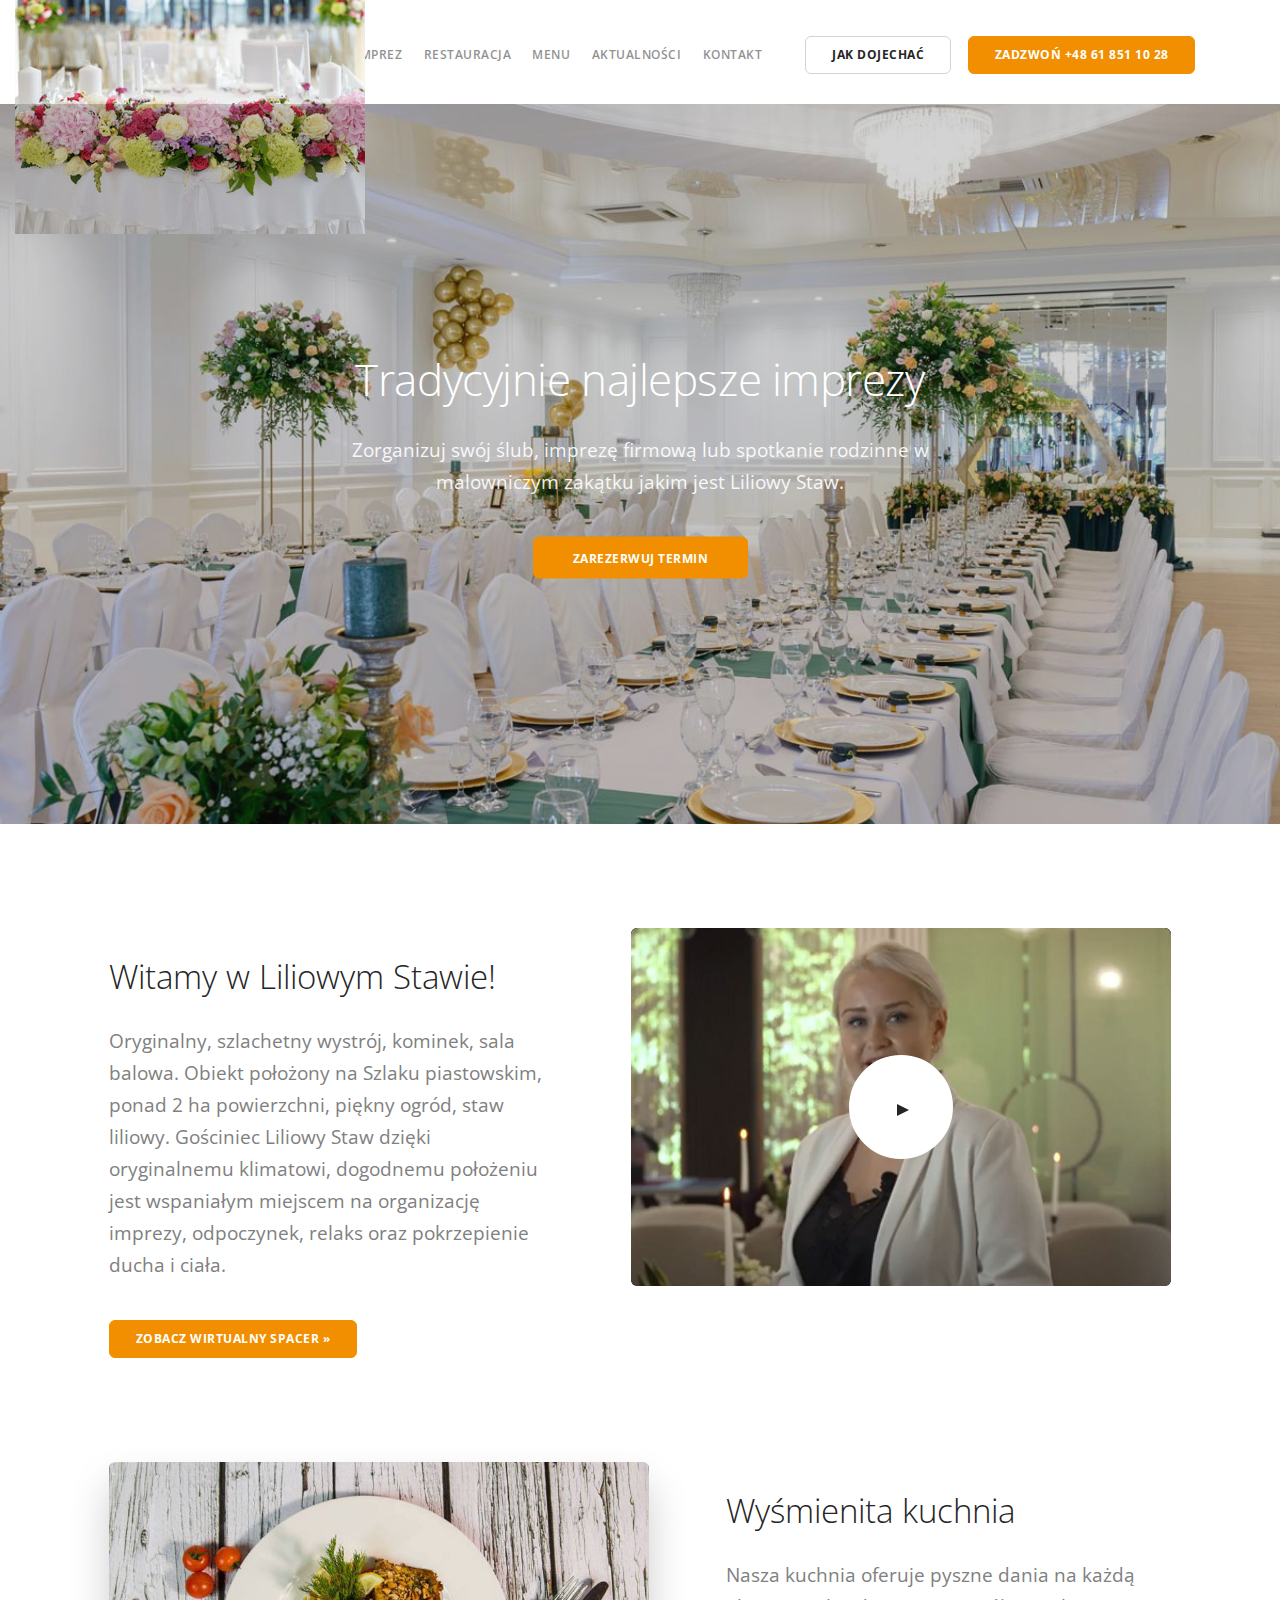
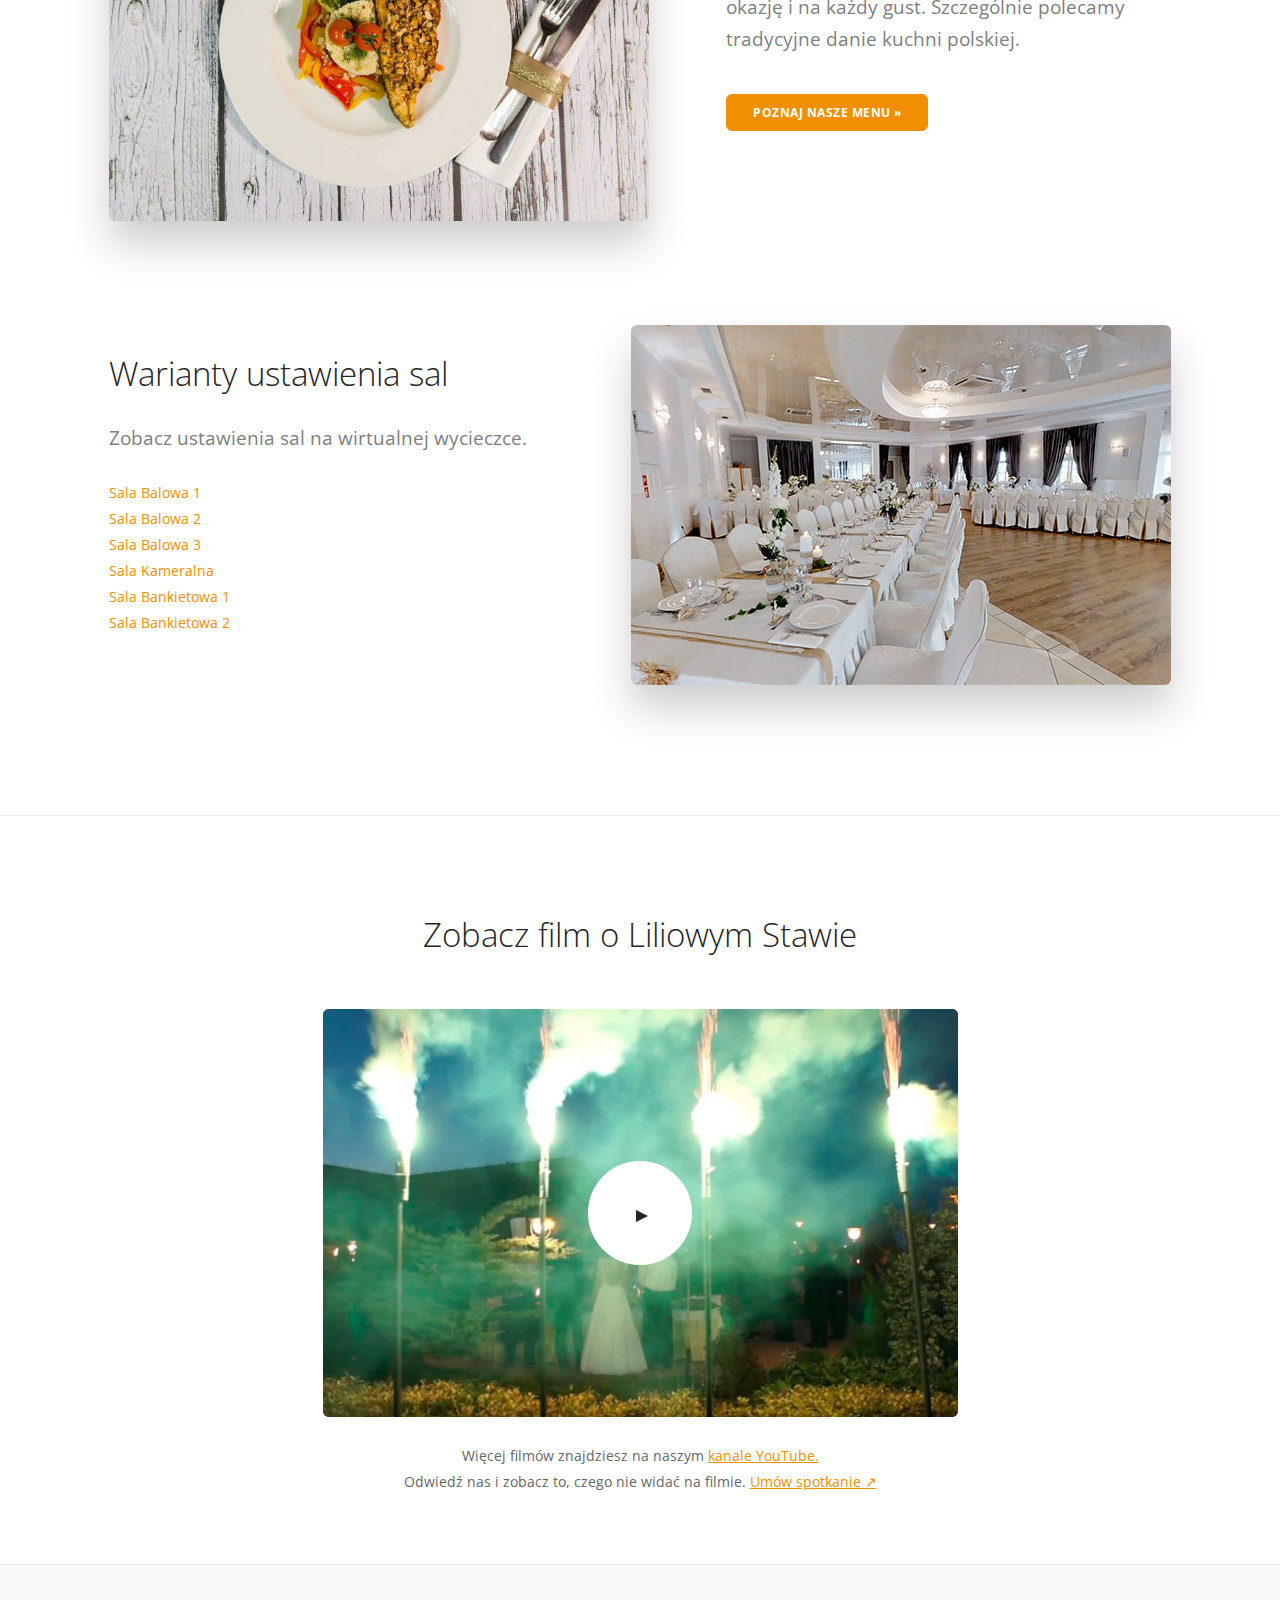
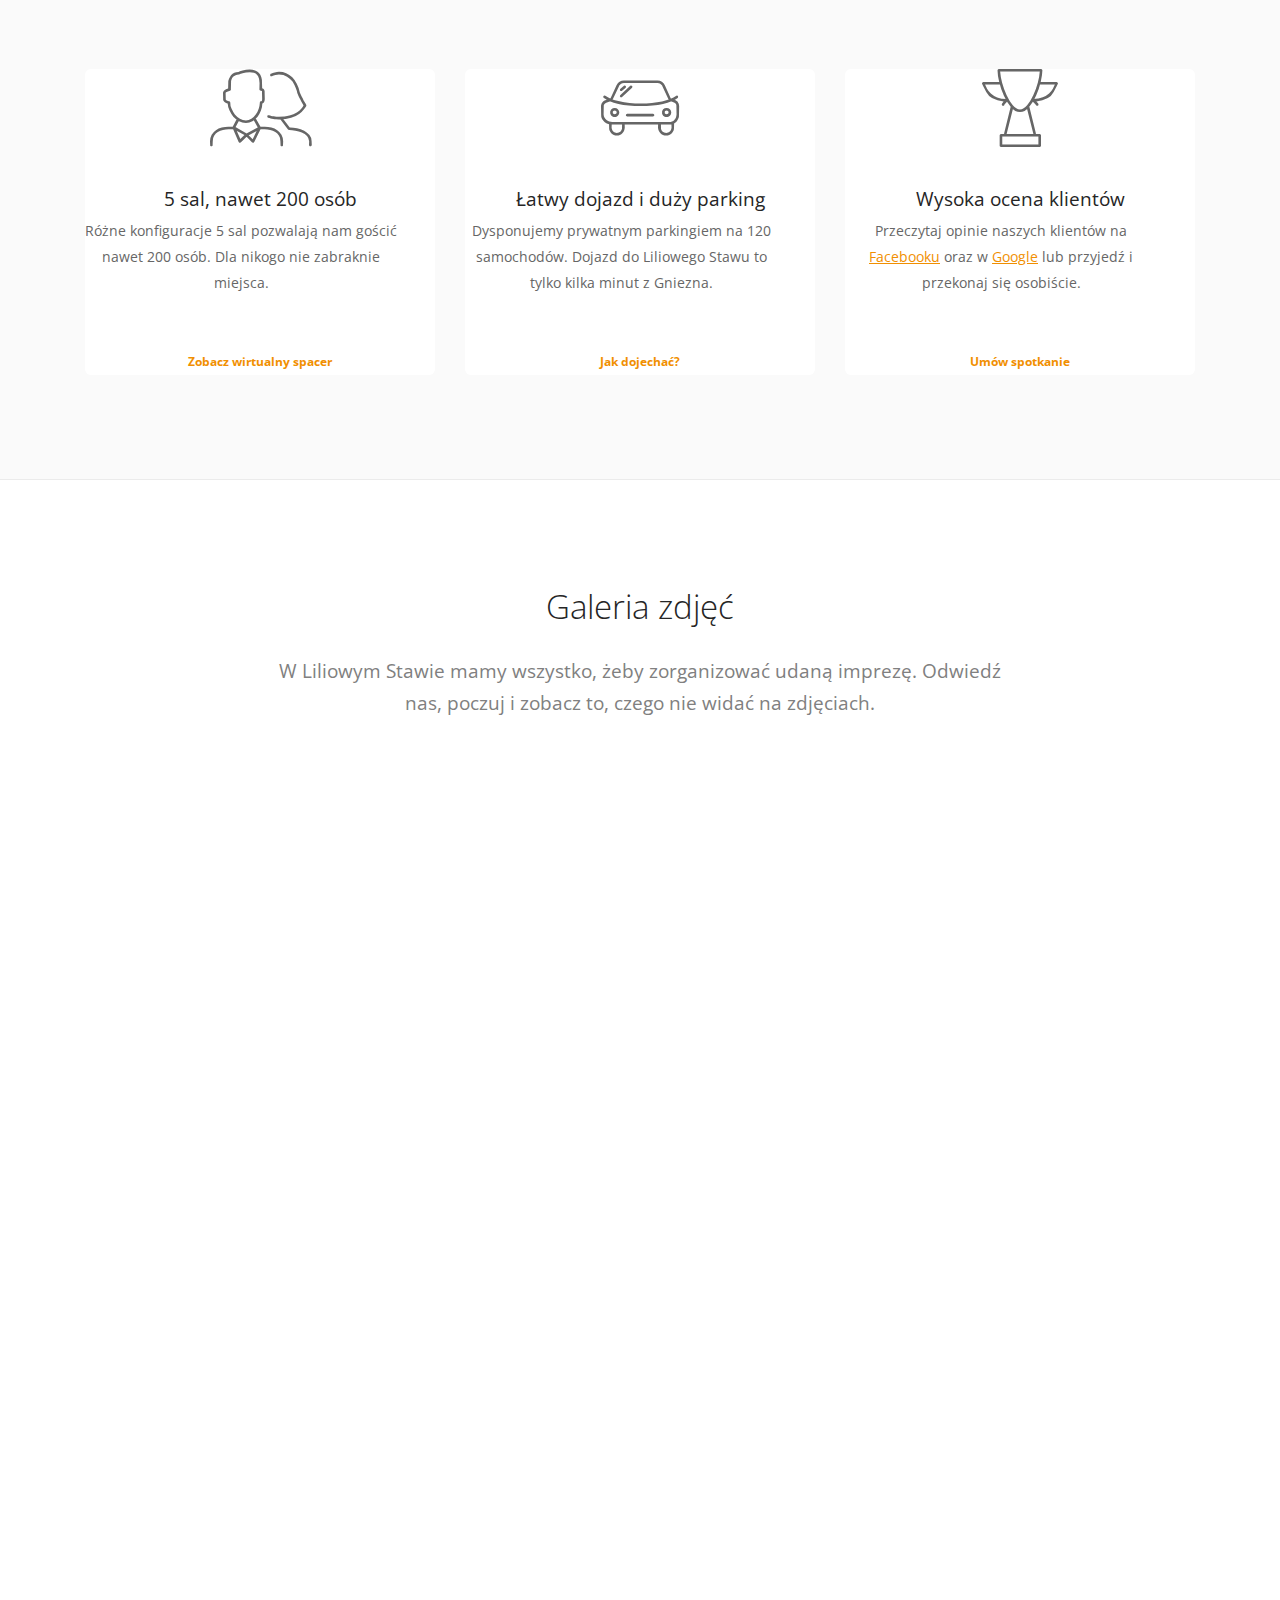
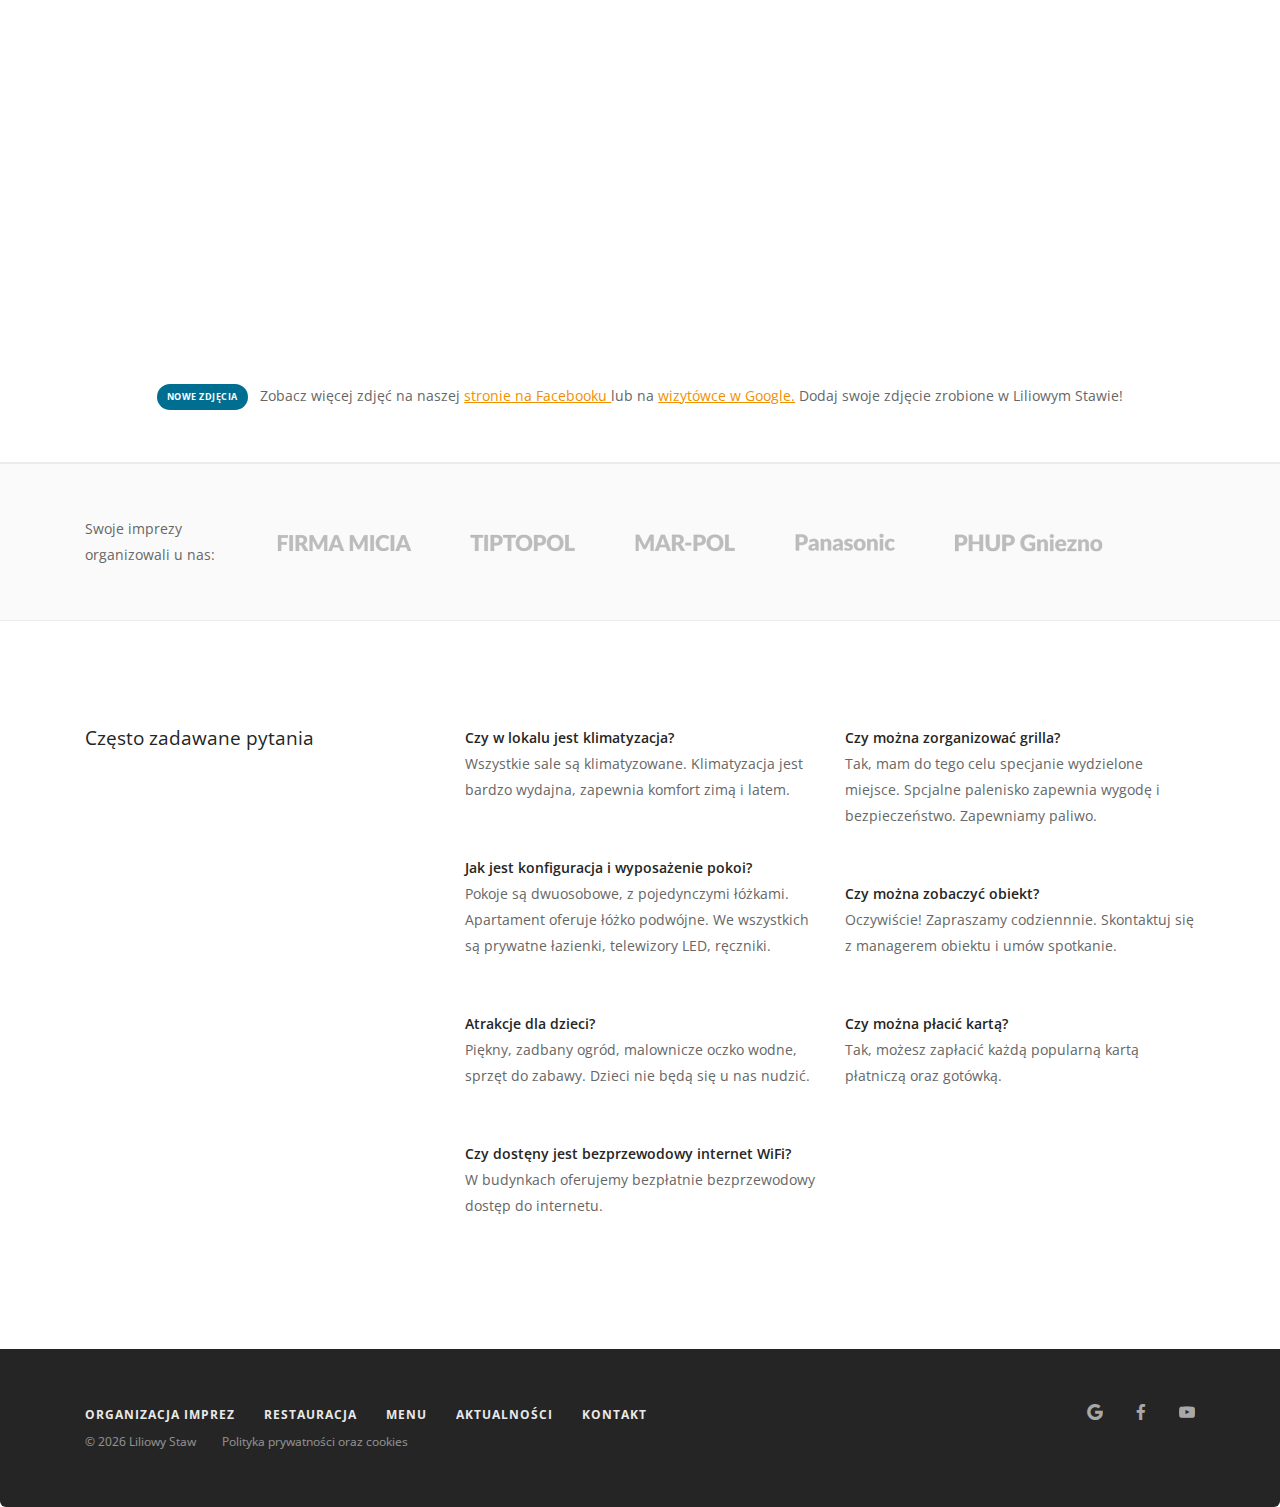
==== commit 48a4ce42: "update" ====
--- a/index.html
+++ b/index.html
@@ -1,445 +1,432 @@
 <!doctype html>
-<html lang="en">
+<html lang="pl">
 
 <head>
+    <script async src="https://www.googletagmanager.com/gtag/js?id=UA-122709866-1"></script>
+    <script>
+        window.dataLayer = window.dataLayer || [];
+        function gtag() { dataLayer.push(arguments); }
+        gtag('js', new Date());
+
+        gtag('config', 'UA-122709866-1');
+    </script>
     <meta charset="utf-8">
     <title>Gościniec Liliowy Staw - Organizacja imprez</title>
     <meta name="keywords" content="organizacja wesel, organizacja imprez, restauracja, wynajem sal" />
     <meta name="description" content="Zorganizuj swoją imprezę w Liliowym Stawie. Dobra zabawa gwarantowana." />
+    <link rel="canonical" href="https://www.liliowystaw.pl" />
     <meta name="viewport" content="width=device-width, initial-scale=1.0">
-    <link href="css/stack-interface.css" rel="stylesheet" type="text/css" media="all">
-    <link href="css/socicon.css" rel="stylesheet" type="text/css" media="all" />
-    <link href="css/iconsmind.css" rel="stylesheet" type="text/css" media="all" />
+    <link rel="apple-touch-icon" sizes="180x180" href="/apple-touch-icon.png">
+    <link rel="icon" type="image/png" sizes="32x32" href="/favicon-32x32.png">
+    <link rel="icon" type="image/png" sizes="16x16" href="/favicon-16x16.png">
+    <link rel="manifest" href="/site.webmanifest">
+    <link rel="mask-icon" href="/safari-pinned-tab.svg" color="#5bbad5">
+    <meta name="msapplication-TileColor" content="#da532c">
+    <meta name="theme-color" content="#ffffff">
+    <link rel="shortcut icon" href="/favicon.png" type="image/x-icon">
     <link href="css/bootstrap.css" rel="stylesheet" type="text/css" media="all" />
     <link href="css/lightbox.min.css" rel="stylesheet" type="text/css" media="all" />
-    <link href="css/flickity.css" rel="stylesheet" type="text/css" media="all" />
     <link href="css/stack-interface.css" rel="stylesheet" type="text/css" media="all" />
-    <link href="css/theme-yeller.css" rel="stylesheet" type="text/css" media="all" />
+    <link href="css/theme-tangerine.css" rel="stylesheet" type="text/css" media="all" />
     <link href="css/custom.css" rel="stylesheet" type="text/css" media="all" />
-    <link href="https://fonts.googleapis.com/css?family=Open+Sans:200,300,400,400i,500,600,700" rel="stylesheet">
-    <link href="https://fonts.googleapis.com/css?family=Raleway:300,400,500" rel="stylesheet" type="text/css">
-    <link href="css/font-raleway.css" rel="stylesheet" type="text/css">
-
+    <link href="https://fonts.googleapis.com/css?family=Open+Sans:300,400,400i,600,700" rel="stylesheet">
 </head>
 
-<body data-smooth-scroll-offset="77">
+<body class="boxed-layout">
     <div class="nav-container">
-        <div class="via-1647183780381" via="via-1647183780381" vio="ls03">
-            <div class="bar bar--sm visible-xs">
-                <div class="container">
-                    <div class="row">
-                        <div class="col-3 col-md-2">
-                            <a href="index.html"> <img class="logo logo-dark" alt="logo"
-                                    src="img/liliowy-staw-logo.gif"> <img class="logo logo-light" alt="logo"
-                                    src="img/liliowy-staw-logo.gif"> </a>
-                        </div>
-                        <div class="col-9 col-md-10 text-right">
-                            <a href="#" class="hamburger-toggle" data-toggle-class="#menu1;hidden-xs hidden-sm"> <i
-                                    class="icon icon--sm stack-interface stack-menu"></i> </a>
-                        </div>
-                    </div>
-                </div>
-            </div>
-            <nav id="menu1" class="bar bar-1 hidden-xs">
-                <div class="container">
-                    <div class="row">
-                        <div class="col-lg-1 col-md-2 hidden-xs">
-                            <div class="bar__module">
-                                <a href="index.html"> <img class="logo logo-dark" alt="logo"
-                                        src="img/liliowy-staw-logo.gif">
-                                    <img class="logo logo-light" alt="logo" src="img/liliowy-staw-logo.gif"> </a>
-                            </div>
-                        </div>
-                        <div class="col-lg-11 col-md-12 text-right text-left-xs text-left-sm extra-top">
-                            <div class="bar__module">
-                                <ul class="menu-horizontal text-left">
-                                    <li> <a href="index.html">Imprezy i Restauracja</a> </li>
-                                    <li> <a href="menu.html">Menu</a> </li>
-                                    <li> <a href="https://www.facebook.com/GosciniecLiliowyStaw/"
-                                            target="_blank">Facebook</a> </li>
-                                    <li> <a href="kontakt.html">Kontakt</a> </li>
-                                </ul>
-                            </div>
-                            <div class="bar__module">
-                                <a class="btn btn--sm type--uppercase"
-                                    href="https://www.google.pl/maps/dir//Go%C5%9Bciniec+Liliowy+Staw,+Vitkovo,+Ma%C5%82achowo+60,+62-230+Ma%C5%82achowo/@52.4532757,17.733678,15z/data=!4m9!4m8!1m0!1m5!1m1!1s0x4704be26314e53d3:0x38a5dc8cd60cbdae!2m2!1d17.733678!2d52.4532757!3e0"
-                                    target="_blank">
-                                    <span class="btn__text">Jak dojechać</span> </a>
-                                <a class="btn btn--sm btn--primary type--uppercase" href="kontakt.html"> <span
-                                        class="btn__text">
-                                        Zadzwoń</span> </a>
-                            </div>
-                        </div>
-                    </div>
-                </div>
-            </nav>
+        <div class="bar bar--sm visible-xs">
+            <div class="container">
+                <div class="row">
+                    <div class="col-3 col-md-2">
+                        <a href="index.html">
+                            <img class="logo logo-dark" title="logo" alt="logo" src="img/liliowy-staw-logo.gif">
+                            <img class="logo logo-light" title="logo" alt="logo" src="img/liliowy-staw-logo.gif"> </a>
+                    </div>
+                    <div class="col-9 col-md-10 text-right">
+                        <a href="#" class="hamburger-toggle" data-toggle-class="#menu1;hidden-xs hidden-sm">
+                            <i class="icon icon--sm stack-interface stack-menu"></i>
+                        </a>
+                    </div>
+                </div>
+            </div>
         </div>
+        <nav id="menu1" class="bar bar-1 hidden-xs">
+            <div class="container">
+                <div class="row">
+                    <div class="col-lg-1 col-md-2 hidden-xs">
+                        <div class="bar__module">
+                            <a href="index.html">
+                                <img class="logo logo-dark" title="logo" alt="logo" src="img/liliowy-staw-logo.gif">
+                                <img class="logo logo-light" title="logo" alt="logo" src="img/liliowy-staw-logo.gif">
+                            </a>
+                        </div>
+                    </div>
+                    <div class="col-lg-11 col-md-12 text-right text-left-xs text-left-sm extra-top">
+                        <div class="bar__module">
+                            <ul class="menu-horizontal text-left">
+                                <li>
+                                    <a href="index.html" target="_self">Organizacja imprez</a>
+                                </li>
+                                <li>
+                                    <a href="restauracja.html" target="_self">Restauracja</a>
+                                </li>
+                                <li>
+                                    <a href="menu.html" target="_self">Menu</a>
+                                </li>
+                                <li>
+                                    <a href="https://www.facebook.com/GosciniecLiliowyStaw/"
+                                        target="_blank">Aktualności</a>
+                                </li>
+                                <li>
+                                    <a href="kontakt.html" target="_self">Kontakt</a>
+                                </li>
+                            </ul>
+                        </div>
+                        <div class="bar__module">
+                            <a class="btn btn--sm type--uppercase"
+                                href="https://www.google.pl/maps/dir//Go%C5%9Bciniec+Liliowy+Staw,+Vitkovo,+Ma%C5%82achowo+60,+62-230+Ma%C5%82achowo/@52.4532757,17.733678,15z/data=!4m9!4m8!1m0!1m5!1m1!1s0x4704be26314e53d3:0x38a5dc8cd60cbdae!2m2!1d17.733678!2d52.4532757!3e0"
+                                target="_blank">
+                                <span class="btn__text">
+                                    Jak dojechać</span>
+                            </a>
+                            <a class="btn btn--sm btn--primary type--uppercase" href="tel.:+48618511028">
+                                <span class="btn__text">
+                                    Zadzwoń +48 61 851 10 28 </span>
+                            </a>
+                        </div>
+                    </div>
+                </div>
+            </div>
+        </nav>
     </div>
     <div class="main-container">
-        <section class="cover imagebg switchable parallax height-60" data-overlay="2">
-            <div class="background-image-holder"> <img alt="background" src="img/1800720618.jpg"> </div>
+        <section class="cover imagebg text-center height-80" data-overlay="2">
+            <div class="background-image-holder">
+                <img alt="background" title="background" src="img/2100060442.jpg">
+            </div>
             <div class="container pos-vertical-center">
-                <div class="row justify-content-between align-items-center">
-                    <div class="col-lg-5 col-md-7">
-                        <div class="switchable__text">
-                            <h1> Witamy w Liliowym Stawie! </h1>
-                            <p class="lead"> Zorganizuj swój ślub, imprezę firmową lub spotkanie rodzinne w malowniczym
-                                zakątku jakim jest Liliowy Staw. </p>
-                            <a class="btn btn--primary type--uppercase" href="kontakt.html"> <span class="btn__text">
-                                    Zadzwoń lub napisz
-                                </span> </a>
-                        </div>
-                    </div>
-                    <div class="col-lg-6 col-md-4 col-12">
-                        <div class="video-cover border--round box-shadow-wide">
-                            <div class="background-image-holder"> <img alt="image" src="img/portret.jpg"> </div>
-                            <div class="video-play-icon"></div> <iframe
-                                data-src="https://www.youtube.com/embed/CTEnaSJf6i0"
+                <div class="row">
+                    <div class="col-md-8 col-lg-7">
+                        <h1>Tradycyjnie najlepsze imprezy</h1>
+                        <p class="lead">Zorganizuj swój ślub, imprezę firmową lub spotkanie rodzinne w malowniczym
+                            zakątku
+                            jakim jest Liliowy Staw.
+                        </p>
+                        <a class="btn btn--primary type--uppercase" href="kontakt.html">
+                            <span class="btn__text">
+                                Zarezerwuj termin</span>
+                        </a>
+                    </div>
+                </div>
+            </div>
+        </section>
+        <!--      <section class="-cover -imagebg text-center height-100" data-overlay="0">
+            <div class="-background-image-holder">
+                <img alt="background" title="background" src="img/plakaty.jpg"> </div>
+           
+            <div class="container pos-vertical-center">
+                <div class="row">
+                    <div class="col-md-8 col-lg-8">
+                        <h1><strong>Imprezy w Gościńcu Liliowy Staw!</strong></h1>
+                        <p class="lead">Nadchodzą Walentynki oraz Dzień Kobiet w Liliowym Stawie.
+                        </p>
+                        <a class="btn btn--primary type--uppercase" href="kontakt.html">
+                            <span class="btn__text">
+                                Zarezerwuj termin!</span>
+                        </a>
+                    </div>
+                </div>
+            </div>
+        </section>-->
+        <section class="switchable feature-large">
+            <div class="container">
+                <div class="row justify-content-around">
+                    <div class="col-md-6">
+                        <div class="video-cover border--round">
+                            <div class="background-image-holder"> <img alt="image" title="image" src="img/portret.jpg">
+                            </div>
+                            <div class="video-play-icon"></div>
+                            <iframe data-src="https://www.youtube.com/embed/CTEnaSJf6i0"
                                 allowfullscreen="allowfullscreen"></iframe>
                         </div>
-                    </div>
-                </div>
-            </div>
-        </section>
-        <section class="text-center space--sm">
-            <div class="container">
-                <div class="row">
-                    <div class="col-md-10 col-lg-8">
-                        <h2>Lokal na każdą imprezę</h2>
-                        <p class="lead">Wiele konfiguracji sal, nawet 200 gości, parking, zaplecze noclegowe, malowniczy
-                            ogród. To wszystko czeka na Ciebie w Liliowym Stawie.</p>
-                    </div>
-                </div>
-            </div>
-        </section>
-        <section class="space--xxs">
-            <div class="container">
-                <div class="row">
-                    <div class="col-md-3">
-                        <div class="feature feature-1"> <img alt="Image" src="img/01-vr.jpg">
-                            <div class="feature__body boxed boxed--border">
-                                <h5>Sala balowa 1</h5>
-                                <p> Sala balowa w pierwszej konfiguracji. </p> <a
-                                    href="https://my.matterport.com/show/?m=p3g2b9cjatZ" target="_blank">Zobacz
-                                    wirtualny spacer</a>
-                            </div>
-                        </div>
-                    </div>
-                    <div class="col-md-3">
-                        <div class="feature feature-1"> <img alt="Image" src="img/02-vr.jpg">
-                            <div class="feature__body boxed boxed--border">
-                                <h5>Sala balowa 2</h5>
-                                <p> Sala balowa w drugiej konfiguracji. </p> <a
-                                    href="https://my.matterport.com/show/?m=A22WJcrzkqX" target="_blank">
-                                    Zobacz wirtualny spacer
-                                </a>
-                            </div>
-                        </div>
-                    </div>
-                    <div class="col-md-3">
-                        <div class="feature feature-1"> <img alt="Image" src="img/03-vr.jpg">
-                            <div class="feature__body boxed boxed--border">
-                                <h5>Sala balowa 3</h5>
-                                <p> Sala balowa w trzeciej konfiguracji. </p> <a
-                                    href="https://my.matterport.com/show/?m=koB5tL7aiFG" target="_blank">
-                                    Zobacz wirtualny spacer
-                                </a>
-                            </div>
-                        </div>
-                    </div>
-                    <div class="col-md-3">
-                        <div class="feature feature-1"> <img alt="Image" src="img/04-vr.jpg">
-                            <div class="feature__body boxed boxed--border">
-                                <h5>Sala kameralna</h5>
-                                <p> Sala kameralna w pierwszej konfiguracji. </p> <a
-                                    href="https://my.matterport.com/show/?m=gFiaWxPJ2yF" target="_blank">
-                                    Zobacz wirtualny spacer
-                                </a>
-                            </div>
-                        </div>
-                    </div>
-                </div>
-            </div>
-        </section>
-        <section class="space--xs">
-            <div class="container">
-                <div class="row">
-                    <div class="col-md-3">
-                        <div class="feature feature-1"> <img alt="Image" src="img/05-vr.jpg">
-                            <div class="feature__body boxed boxed--border">
-                                <h5>Sala bankietowa 1</h5>
-                                <p> Sala bankietowa w pierwszej konfiguracji. </p> <a
-                                    href="https://my.matterport.com/show/?m=7vCTuhxetA8" target="_blank">
-                                    Zobacz wirtualny spacer
-                                </a>
-                            </div>
-                        </div>
-                    </div>
-                    <div class="col-md-3">
-                        <div class="feature feature-1"> <img alt="Image" src="img/06-vr.jpg">
-                            <div class="feature__body boxed boxed--border">
-                                <h5>Sala bankietowa 2</h5>
-                                <p> Sala bankietowa w drugiej konfiguracji. </p> <a
-                                    href="https://my.matterport.com/show/?m=qS6wmpLdouB" target="_blank">
-                                    Zobacz wirtualny spacer
-                                </a>
-                            </div>
-                        </div>
-                    </div>
-                    <div class="col-md-3">
-                        <div class="feature feature-1"> <img alt="Image" src="img/08-vi.jpg">
-                            <div class="feature__body boxed boxed--border">
-                                <h5>Nasz kuchnia</h5>
-                                <p> Zobacz na filmie, co się dzieje w kuchni. </p> <a
-                                    href="https://youtu.be/cJKKQ9L3zSQ" target="_blank">
-                                    Zobacz film
-                                </a>
-                            </div>
-                        </div>
-                    </div>
-                    <div class="col-md-3">
-                        <div class="feature feature-1"> <img alt="Image" src="img/07-vi.jpg">
-                            <div class="feature__body boxed boxed--border">
-                                <h5>Sala biznesowa 2</h5>
-                                <p> Zobacz na film jak wygląda sala biznesowa. </p> <a
-                                    href="https://youtu.be/JqC4xFGbSAA" target="_blank">
-                                    Zobacz film
-                                </a>
-                            </div>
-                        </div>
-                    </div>
-                </div>
-            </div>
-        </section>
-        <section class="switchable feature-large space--sm bg--primary">
-            <div class="container">
-                <div class="row justify-content-between">
+                        <!-- <img alt="Image" title="Image" class="border--round box-shadow-wide" src="img/1800720984-s.jpg"> -->
+                        <!--  <iframe width="560" height="315" src="https://www.youtube.com/embed/CTEnaSJf6i0"
+                            title="YouTube video player" frameborder="0"
+                            allow="accelerometer; autoplay; clipboard-write; encrypted-media; gyroscope; picture-in-picture"
+                            allowfullscreen></iframe>-->
+                    </div>
                     <div class="col-md-6 col-lg-5">
                         <div class="switchable__text">
-                            <h2>Tradycyjnie najlepsze imprezy</h2>
-                            <p class="lead"> Oryginalny, szlachetny wystrój, kominek, sala balowa. Obiekt położony na
-                                Szlaku piastowskim, ponad 2 ha powierzchni, piękny ogród, staw liliowy.<br><br>Gościniec
-                                Liliowy Staw dzięki oryginalnemu klimatowi, dogodnemu położeniu jest wspaniałym miejscem
-                                na organizację imprezy, odpoczynek, relaks oraz pokrzepienie ducha i ciała. </p>
-                        </div>
-                    </div>
+                            <h2>Witamy w Liliowym Stawie!</h2>
+                            <p class="lead">Oryginalny, szlachetny wystrój, kominek, sala balowa. Obiekt położony na
+                                Szlaku
+                                piastowskim, ponad 2 ha powierzchni, piękny ogród, staw liliowy. Gościniec Liliowy Staw
+                                dzięki
+                                oryginalnemu klimatowi, dogodnemu położeniu jest wspaniałym miejscem na organizację
+                                imprezy, odpoczynek, relaks
+                                oraz pokrzepienie ducha i ciała.
+
+                            </p>
+                            <a href="https://my.treedis.com/tour/liliowy-staw-2021" target="_blank"
+                                class="btn btn--sm btn--primary type--uppercase">
+                                <span class="btn__text">Zobacz wirtualny spacer »</span></a>
+                        </div>
+                    </div>
+                </div>
+            </div>
+        </section>
+        <section class="switchable feature-large switchable--switch">
+            <div class="container">
+                <div class="row justify-content-around">
                     <div class="col-md-6">
-                        <div class="boxed boxed--lg boxed--border">
-                            <div class="feature feature-2"> <i class="icon color--primary icon-Car-3"></i>
-                                <div class="feature__body">
-                                    <h5>Łatwy dojazd i duży parking</h5>
-                                    <p>Zapewniamy prywatny parking na 120 miejsc. Dojazd do nas z Gniezna zajmuje tylko
-                                        kilka minut. </p>
-                                </div>
-                            </div>
-                            <div class="feature feature-2"> <i class="icon color--primary icon-Trophy-2"></i>
-                                <div class="feature__body">
-                                    <h5>Wysoka ocena klientów</h5>
-                                    <p> Przeczytaj opinie naszych klientów na <a
-                                            href="https://www.facebook.com/pg/GosciniecLiliowyStaw/reviews/">Facebooku</a>
-                                        oraz w<a
-                                            href="https://www.google.com/maps/place/Go%C5%9Bciniec+Liliowy+Staw/@52.4532757,17.7314893,17z/data=!3m1!4b1!4m7!3m6!1s0x0:0x38a5dc8cd60cbdae!8m2!3d52.4532757!4d17.733678!9m1!1b1?hl=pl-PL">
-                                            Google</a> lub przyjedź i przekonaj się osobiście. </p>
-                                </div>
-                            </div>
-                            <div class="feature feature-2"> <i class="icon color--primary icon-Plates"></i>
-                                <div class="feature__body">
-                                    <h5>Wyśmienita kuchnia</h5>
-                                    <p> Nasza kuchnia oferuje pyszne dania na każdy gust. Polecamy tradycyjne danie
-                                        kuchni polskiej. </p>
-                                </div>
-                            </div>
-                            <div class="feature feature-2"> <i class="icon color--primary icon-Tree-2"></i>
-                                <div class="feature__body">
-                                    <h5>Duży, zadbany ogród</h5>
-                                    <p>Latem i zimą. Nasza kuchnia oferuje pyszne dania na każdą okazję i na każdy gust.
-                                        Szczególnie polecamy.</p>
-                                </div>
-                            </div>
-                        </div>
-                    </div>
-                </div>
-            </div>
-        </section>
-        <section class="feature-large-14 switchable bg--secondary">
-            <div class="container">
-                <div class="row justify-content-between">
-                    <div class="col-md-6">
-                        <div class="boxed boxed--border boxed--lg">
-                            <div class="row justify-content-center">
-                                <div class="col-md-10">
-                                    <div class="slider text-center" data-paging="true">
-                                        <ul class="slides">
-                                            <li> <img alt="Image"
-                                                    src="img/18359147_1271472066302726_373550540263648614_o.jpg">
-                                                <h5>Wyborne menu</h5>
-                                                <p> Odwiedź naszą restarurację i poznaj znakomite menu. </p>
-                                            </li>
-                                        </ul>
-                                    </div>
-                                </div>
-                            </div>
-                        </div>
+                        <img alt="Image" title="Image" class="border--round box-shadow-wide"
+                            src="img/18278678_1271474269635839_5889130034582671932_o.jpg">
                     </div>
                     <div class="col-md-6 col-lg-5">
                         <div class="switchable__text">
-                            <h3>Znakomita restauracja, bogate menu</h3>
-                            <p class="lead"> Tradycyjne przepisy, otwartość na nowości, sprawdzeni dostawcy. To przepis
-                                na naszą kuchnię.&nbsp;Każdy znajdzie u nas coś dla siebie: oryginalne dania, pyszne
-                                desery, długa karta win, napojów, mocnych alkoholi.</p>
-                            <hr class="short">
-                            <p> Szkolenie to nie wszystko. Sukces naszej restauracji zrodził się z zaangażowania i pasji
-                                całego zespołu. </p>
-                        </div>
-                    </div>
-                </div>
-            </div>
-        </section>
+                            <h2>Wyśmienita kuchnia</h2>
+                            <p class="lead"> Nasza kuchnia oferuje pyszne dania na każdą okazję i na każdy gust.
+                                Szczególnie
+                                polecamy tradycyjne danie kuchni polskiej.</p>
+                            <a href="menu.html" class="btn btn--sm btn--primary type--uppercase"> <span
+                                    class="btn__text">Poznaj
+                                    nasze menu »</span></a>
+                        </div>
+                    </div>
+                </div>
+            </div>
+        </section>
+      <!--  <section class="switchable feature-large">
+            <div class="container">
+                <div class="row justify-content-around">
+                    <div class="col-md-6">
+                        <img alt="Image" title="Image" class="border--round box-shadow-wide" src="img/1800720145.jpg">
+                    </div>
+                    <div class="col-md-6 col-lg-5">
+                        <div class="switchable__text">
+                            <h2>Baza noclegowa</h2>
+                            <p class="lead"> Dysponujemy własną bazą noclegową. Wygodne
+                                łóżka,
+                                nowoczesne wyposażenie, spokojny wypoczynek.</p>
+                            <a href="kontakt.html" class="btn btn--sm btn--primary type--uppercase"> <span
+                                    class="btn__text">Zarezerwuj
+                                    termin »</span></a>
+                        </div>
+                    </div>
+                </div>
+            </div>
+        </section>-->
+        <section class="switchable feature-large -switchable--switch">
+            <div class="container">
+                <div class="row justify-content-around">
+                    <div class="col-md-6">
+                        <img alt="Image" title="Image" class="border--round box-shadow-wide" src="img/warianty.jpg">
+                    </div>
+                    <div class="col-md-6 col-lg-5">
+                        <div class="switchable__text">
+                            <h2>Warianty ustawienia sal</h2>
+                            <p class="lead"> Zobacz ustawienia sal na wirtualnej wycieczce.</p>
+                            <ul>
+                                <li><a href="https://my.matterport.com/show/?m=p3g2b9cjatZ" target="_blank">Sala
+                                        Balowa 1</a></li>
+                                <li><a href="https://my.matterport.com/show/?m=A22WJcrzkqX" target="_blank">Sala
+                                        Balowa 2</a></li>
+                                <li><a href="https://my.matterport.com/show/?m=koB5tL7aiFG" target="_blank">Sala
+                                        Balowa 3</a></li>
+                                <li><a href="https://my.matterport.com/models/gFiaWxPJ2yF" target="_blank">Sala
+                                        Kameralna</a></li>
+                                <li><a href="https://my.matterport.com/show/?m=7vCTuhxetA8" target="_blank">Sala
+                                        Bankietowa 1</a></li>
+                                <li><a href="https://my.matterport.com/show/?m=qS6wmpLdouB " target="_blank">Sala
+                                        Bankietowa 2</a></li>
+                            </ul>
+                        </div>
+                    </div>
+                </div>
+            </div>
+        </section>
+        <hr>
         <section class="text-center space--sm">
+            <div class="container">
+                <div class="row">
+                    <div class="col-md-8 col-lg-7">
+                        <h2>Zobacz film o Liliowym Stawie</h2>
+                        <div class="video-cover border--round">
+                            <div class="background-image-holder"> <img alt="image" title="image" src="img/preview.jpg">
+                            </div>
+                            <div class="video-play-icon"></div>
+                            <iframe data-src="https://www.youtube.com/embed/TqO80vwjBKY?autoplay=1"
+                                allowfullscreen="allowfullscreen"></iframe>
+                        </div> <span>Więcej filmów znajdziesz na naszym <a
+                                href="https://www.youtube.com/channel/UC6HlfHPONeTYkjBhYyZCOqw" target="_blank">kanale
+                                YouTube.</a><br> Odwiedź nas i zobacz to, czego nie widać na
+                            filmie. <a href="kontakt.html">Umów spotkanie ↗
+                            </a></span>
+                    </div>
+                </div>
+            </div>
+        </section>
+        <section class="text-center bg--secondary">
+            <div class="container">
+                <div class="row">
+                    <div class="col-md-4">
+                        <div class="feature feature-3 boxed boxed--lg boxed--border">
+                            <i class="icon icon-Business-ManWoman icon--lg"></i>
+                            <h4>5 sal, nawet 200 osób</h4>
+                            <p> Różne konfiguracje 5 sal pozwalają nam gościć nawet 200 osób. Dla nikogo nie zabraknie
+                                miejsca.
+                            </p>
+                            <a href="https://my.matterport.com/show/?m=PpbGvsvtVav&amp;brand=0" target="_blank">
+                                Zobacz wirtualny spacer
+                            </a>
+                        </div>
+                    </div>
+                    <div class="col-md-4">
+                        <div class="feature feature-3 boxed boxed--lg boxed--border">
+                            <i class="icon icon-Car-3 icon--lg"></i>
+                            <h4>Łatwy dojazd i duży parking</h4>
+                            <p>Dysponujemy prywatnym parkingiem na 120 samochodów. Dojazd do Liliowego Stawu to tylko
+                                kilka
+                                minut z Gniezna.</p>
+                            <a href="https://www.google.pl/maps/dir//Go%C5%9Bciniec+Liliowy+Staw,+Vitkovo,+Ma%C5%82achowo+60,+62-230+Ma%C5%82achowo/@52.4532757,17.733678,15z/data=!4m9!4m8!1m0!1m5!1m1!1s0x4704be26314e53d3:0x38a5dc8cd60cbdae!2m2!1d17.733678!2d52.4532757!3e0"
+                                target="_blank">
+                                Jak dojechać?
+                            </a>
+                        </div>
+                    </div>
+                    <div class="col-md-4">
+                        <div class="feature feature-3 boxed boxed--lg boxed--border">
+                            <i class="icon icon-Trophy icon--lg"></i>
+                            <h4>Wysoka ocena klientów</h4>
+                            <p>Przeczytaj opinie naszych klientów na
+                                <a href="https://www.facebook.com/pg/GosciniecLiliowyStaw/reviews/">Facebooku</a> oraz
+                                w
+                                <a
+                                    href="https://www.google.com/maps/place/Go%C5%9Bciniec+Liliowy+Staw/@52.4532757,17.7314893,17z/data=!3m1!4b1!4m7!3m6!1s0x0:0x38a5dc8cd60cbdae!8m2!3d52.4532757!4d17.733678!9m1!1b1?hl=pl-PL">
+                                    Google</a> lub przyjedź i przekonaj się osobiście.
+                            </p>
+                            <a href="kontakt.html">
+                                Umów spotkanie
+                            </a>
+                        </div>
+                    </div>
+                </div>
+            </div>
+        </section>
+        <section class="text-center">
             <div class="container">
                 <div class="row">
                     <div class="col-md-10 col-lg-8">
                         <h2>Galeria zdjęć</h2>
-                        <p class="lead"> W Liliowym Stawie mamy wszystko, żeby zorganizować udaną imprezę. Odwiedź nas,
-                            poczuj i zobacz to, czego nie widać na zdjęciach. </p>
+                        <p class="lead">W Liliowym Stawie mamy wszystko, żeby zorganizować udaną imprezę. Odwiedź nas,
+                            poczuj
+                            i zobacz to, czego nie widać na zdjęciach.</p>
                     </div>
                 </div>
             </div>
         </section>
         <section class="space--xxs">
             <div class="container">
-                <div class="masonry">
+                <div class="-masonry">
                     <div class="masonry__container row masonry--active">
                         <div class="masonry__item col-lg-4 col-6 ">
-                            <a href="img/2100060380.jpg" data-lightbox="Gallery 1"> <img alt="Image"
-                                    src="img/2100060380.jpg">
-                            </a>
-                        </div>
-                        <div class="masonry__item col-lg-4 col-6 ">
-                            <a href="img/2100060407.jpg" data-lightbox="Gallery 1"> <img alt="Image"
-                                    src="img/2100060407.jpg">
-                            </a>
-                        </div>
-                        <div class="masonry__item col-lg-4 col-6 ">
-                            <a href="img/2100060416.jpg" data-lightbox="Gallery 1"> <img alt="Image"
-                                    src="img/2100060416.jpg">
-                            </a>
-                        </div>
-                        <div class="masonry__item col-lg-4 col-6 ">
-                            <a href="img/2100060421.jpg" data-lightbox="Gallery 1"> <img alt="Image"
-                                    src="img/2100060421.jpg">
-                            </a>
-                        </div>
-                        <div class="masonry__item col-lg-4 col-6 ">
-                            <a href="img/2100060466.jpg" data-lightbox="Gallery 1"> <img alt="Image"
-                                    src="img/2100060466.jpg">
-                            </a>
-                        </div>
-                        <div class="masonry__item col-lg-4 col-6 ">
-                            <a href="img/2100060573.jpg" data-lightbox="Gallery 1"> <img alt="Image"
-                                    src="img/2100060573.jpg">
-                            </a>
-                        </div>
-                        <div class="masonry__item col-lg-4 col-6 ">
-                            <a href="img/2100060568.jpg" data-lightbox="Gallery 1"> <img alt="Image"
-                                    src="img/2100060568.jpg">
-                            </a>
-                        </div>
-                        <div class="masonry__item col-lg-4 col-6 ">
-                            <a href="img/2100060462.jpg" data-lightbox="Gallery 1"> <img alt="Image"
-                                    src="img/2100060462.jpg">
-                            </a>
-                        </div>
-                        <div class="masonry__item col-lg-4 col-6 ">
-                            <a href="img/2100060235.jpg" data-lightbox="Gallery 1"> <img alt="Image"
-                                    src="img/2100060235.jpg">
-                            </a>
-                        </div>
-                        <div class="masonry__item col-lg-4 col-6 ">
-                            <a href="img/2100060508.jpg" data-lightbox="Gallery 1"> <img alt="Image"
-                                    src="img/2100060508.jpg">
-                            </a>
-                        </div>
-                        <div class="masonry__item col-lg-4 col-6 ">
-                            <a href="img/2100060501.jpg" data-lightbox="Gallery 1"> <img alt="Image"
-                                    src="img/2100060501.jpg">
-                            </a>
-                        </div>
-                        <div class="masonry__item col-lg-4 col-6 ">
-                            <a href="img/2100060008.jpg" data-lightbox="Gallery 1"> <img alt="Image"
-                                    src="img/2100060008.jpg">
-                            </a>
-                        </div>
-                        <div class="masonry__item col-lg-4 col-6 ">
-                            <a href="img/2100060123.jpg" data-lightbox="Gallery 1"> <img alt="Image"
-                                    src="img/2100060123.jpg">
-                            </a>
-                        </div>
-                        <div class="masonry__item col-lg-4 col-6 ">
-                            <a href="img/2100060078.jpg" data-lightbox="Gallery 1"> <img alt="Image"
-                                    src="img/2100060078.jpg">
-                            </a>
-                        </div>
-                        <div class="masonry__item col-lg-4 col-6 ">
-                            <a href="img/2100060172.jpg" data-lightbox="Gallery 1"> <img alt="Image"
-                                    src="img/2100060172.jpg">
-                            </a>
-                        </div>
-                        <div class="masonry__item col-lg-4 col-6 ">
-                            <a href="img/2100060179.jpg" data-lightbox="Gallery 1"> <img alt="Image"
-                                    src="img/2100060179.jpg">
-                            </a>
-                        </div>
-                        <div class="masonry__item col-lg-4 col-6 ">
-                            <a href="img/2100060190.jpg" data-lightbox="Gallery 1"> <img alt="Image"
-                                    src="img/2100060190.jpg">
-                            </a>
-                        </div>
-                        <div class="masonry__item col-lg-4 col-6 ">
-                            <a href="img/2100060200.jpg" data-lightbox="Gallery 1"> <img alt="Image"
-                                    src="img/2100060200.jpg">
-                            </a>
-                        </div>
-                        <div class="masonry__item col-lg-4 col-6 ">
-                            <a href="img/2100060050.jpg" data-lightbox="Gallery 1"> <img alt="Image"
-                                    src="img/2100060050.jpg">
-                            </a>
-                        </div>
-
-                    </div>
-                </div>
-            </div>
-        </section>
-        <section class="space--sm">
-            <div class="container">
-                <div class="row">
-                    <div class="col-md-6">
-                        <div class="feature feature-5 boxed boxed--lg boxed--border feature--featured"> <i
-                                class="icon socicon-facebook icon--lg"></i>
-                            <div class="feature__body">
-                                <h5>Opinie o nas i więcej zdjęć na Facebooku</h5>
-                                <p>Zawsze aktualne informacje i ogłoszenia. Mnóstwo pozytywnych komentarz, zdjęcia z
-                                    imprez; również od naszych klientów. </p> <a
-                                    href="https://www.facebook.com/GosciniecLiliowyStaw/" target="_blank">Zobacz więcej
-                                    na Facebooku</a>
-                            </div>
-                        </div>
-                    </div>
-                    <div class="col-md-6">
-                        <div class="feature feature--featured feature-5 boxed boxed--lg boxed--border"> <i
-                                class="icon socicon-google icon--lg"></i>
-                            <div class="feature__body">
-                                <h5>Opinie o nas i więcej zdjęć w Google</h5>
-                                <p>Dużo dobrych opinii w wysoką średnią oceną. To nie jest przypadek. Wiarygodne,
-                                    prawdziwe opinie i zdjęcia klientów. </p> <a href="https://goo.gl/maps/UhapXkKuws52"
-                                    target="_blank">Zobacz więcej w Google</a>
-                            </div>
-                        </div>
-                    </div>
-                </div>
-            </div>
-        </section>
-        <section class="bg--secondary space--sm">
+                            <a href="img/1800720296.jpg" data-lightbox="Gallery 1">
+                                <img alt="Image" title="Image" src="img/1800720296.jpg"> </a>
+                        </div>
+                        <div class="masonry__item col-lg-4 col-6 ">
+                            <a href="img/1800720638.jpg" data-lightbox="Gallery 1">
+                                <img alt="Image" title="Image" src="img/1800720638.jpg"> </a>
+                        </div>
+                        <div class="masonry__item col-lg-4 col-6 ">
+                            <a href="img/1800720152.jpg" data-lightbox="Gallery 1">
+                                <img alt="Image" title="Image" src="img/1800720152.jpg"> </a>
+                        </div>
+                        <div class="masonry__item col-lg-4 col-6 ">
+                            <a href="img/1800720193.jpg" data-lightbox="Gallery 1">
+                                <img alt="Image" title="Image" src="img/1800720193.jpg"> </a>
+                        </div>
+                        <div class="masonry__item col-lg-4 col-6 ">
+                            <a href="img/1800720935.jpg" data-lightbox="Gallery 1">
+                                <img alt="Image" title="Image" src="img/1800720935.jpg"> </a>
+                        </div>
+                        <div class="masonry__item col-lg-4 col-6 ">
+                            <a href="img/1800720136.jpg" data-lightbox="Gallery 1">
+                                <img alt="Image" title="Image" src="img/1800720136.jpg"> </a>
+                        </div>
+                        <div class="masonry__item col-lg-4 col-6 ">
+                            <a href="img/1800720145.jpg" data-lightbox="Gallery 1">
+                                <img alt="Image" title="Image" src="img/1800720145.jpg"> </a>
+                        </div>
+                        <div class="masonry__item col-lg-4 col-6 ">
+                            <a href="img/1800720594.jpg" data-lightbox="Gallery 1">
+                                <img alt="Image" title="Image" src="img/1800720594.jpg"> </a>
+                        </div>
+                        <div class="masonry__item col-lg-4 col-6 ">
+                            <a href="img/1800720108.jpg" data-lightbox="Gallery 1">
+                                <img alt="Image" title="Image" src="img/1800720108.jpg"> </a>
+                        </div>
+                        <div class="masonry__item col-lg-4 col-6 ">
+                            <a href="img/1800720087.jpg" data-lightbox="Gallery 1">
+                                <img alt="Image" title="Image" src="img/1800720087.jpg"> </a>
+                        </div>
+                        <div class="masonry__item col-lg-4 col-6 ">
+                            <a href="img/1800720010.jpg" data-lightbox="Gallery 1">
+                                <img alt="Image" title="Image" src="img/1800720010.jpg"> </a>
+                        </div>
+                        <div class="masonry__item col-lg-4 col-6 ">
+                            <a href="img/1800720618.jpg" data-lightbox="Gallery 1">
+                                <img alt="Image" title="Image" src="img/1800720618-s.jpg"> </a>
+                        </div>
+                    </div>
+                </div>
+            </div>
+        </section>
+        <section class="text-center cta cta-4 border--bottom space--xs">
+            <div class="container">
+                <div class="row">
+                    <div class="col-md-12">
+                        <span class="type--uppercase label label--inline">Nowe zdjęcia</span>
+                        <span>Zobacz więcej zdjęć na naszej
+                            <a href="https://www.facebook.com/pg/GosciniecLiliowyStaw/photos/" target="_blank">stronie
+                                na
+                                Facebooku
+                            </a> lub na <a
+                                href="https://www.google.pl/maps/place/Go%C5%9Bciniec+Liliowy+Staw/@52.4532757,17.733678,3a,75y,90t/data=!3m8!1e2!3m6!1sAF1QipPHlgKRvM_-xWPimSkZKmWNk2IhQtNVnk6kV0Hw!2e10!3e12!6shttps:%2F%2Flh5.googleusercontent.com%2Fp%2FAF1QipPHlgKRvM_-xWPimSkZKmWNk2IhQtNVnk6kV0Hw%3Dw188-h106-k-no!7i1600!8i900!4m5!3m4!1s0x0:0x38a5dc8cd60cbdae!8m2!3d52.4532757!4d17.733678"
+                                target="_blank">wizytówce w Google.</a> Dodaj swoje zdjęcie zrobione w Liliowym Stawie!
+                        </span>
+                    </div>
+                </div>
+            </div>
+        </section>
+        <section class="testimonials-1 space--xs bg--secondary">
+            <div class="container">
+                <div class="row">
+                    <div class="col-md-2">
+                        <p>Swoje imprezy organizowali u nas:</p>
+                    </div>
+                    <div class="col-md-10">
+                        <ul class="list-inline social-list">
+                            <li class="list-inline-item">
+                                <img alt="Image" title="Image" class="image--xxs" src="img/partner-3.png">
+                            </li>
+                            <li class="list-inline-item">
+                                <img alt="Image" title="Image" class="image--xxs" src="img/partner-2.png">
+                            </li>
+                            <li class="list-inline-item">
+                                <img alt="Image" title="Image" class="image--xxs" src="img/partner-4.png">
+                            </li>
+                            <li class="list-inline-item">
+                                <img alt="Image" title="Image" class="image--xxs" src="img/partner-5.png">
+                            </li>
+                            <li class="list-inline-item">
+                                <img alt="Image" title="Image" class="image--xxs" src="img/partner-6.png">
+                            </li>
+                        </ul>
+                    </div>
+                </div>
+            </div>
+        </section>
+        <section>
             <div class="container">
                 <div class="row">
                     <div class="col-lg-4">
@@ -451,17 +438,22 @@
                         <div class="text-block">
                             <h5>Czy w lokalu jest klimatyzacja?</h5>
                             <p>Wszystkie sale są klimatyzowane. Klimatyzacja jest bardzo wydajna, zapewnia komfort zimą
-                                i latem.</p>
+                                i
+                                latem.
+                            </p>
                         </div>
                         <div class="text-block">
                             <h5>Jak jest konfiguracja i wyposażenie pokoi?</h5>
                             <p> Pokoje są dwuosobowe, z pojedynczymi łóżkami. Apartament oferuje łóżko podwójne. We
-                                wszystkich są prywatne łazienki, telewizory LED, ręczniki. </p>
+                                wszystkich
+                                są prywatne łazienki, telewizory LED, ręczniki.</p>
                         </div>
                         <div class="text-block">
                             <h5>Atrakcje dla dzieci?</h5>
                             <p>Piękny, zadbany ogród, malownicze oczko wodne, sprzęt do zabawy. Dzieci nie będą się u
-                                nas nudzić.</p>
+                                nas
+                                nudzić.
+                            </p>
                         </div>
                         <div class="text-block">
                             <h5>Czy dostęny jest bezprzewodowy internet WiFi?</h5>
@@ -471,16 +463,18 @@
                     <div class="col-lg-4">
                         <div class="text-block">
                             <h5>Czy można zorganizować grilla?</h5>
-                            <p> Tak, mam do tego celu specjanie wydzielone miejsce. Spcjalne palenisko zapewnia wygodę i
-                                bezpieczeństwo. Zapewniamy paliwo. </p>
-                        </div>
-                        <div class="text-block">
-                            <h5>Kiedy można zobaczyć obiekt?</h5>
-                            <p>Zapraszamy codziennnie. Skontaktuj się z managerem obiektu i umów spotkanie. </p>
+                            <p>Tak, mam do tego celu specjanie wydzielone miejsce. Spcjalne palenisko zapewnia wygodę i
+                                bezpieczeństwo.
+                                Zapewniamy paliwo.</p>
+                        </div>
+                        <div class="text-block">
+                            <h5>Czy można zobaczyć obiekt?</h5>
+                            <p>Oczywiście! Zapraszamy codziennnie. Skontaktuj się z managerem obiektu i umów spotkanie.
+                            </p>
                         </div>
                         <div class="text-block">
                             <h5>Czy można płacić kartą?</h5>
-                            <p>Tak, możesz zapłacić każdą popularną kartą płatniczą oraz gotówką. </p>
+                            <p>Tak, możesz zapłacić każdą popularną kartą płatniczą oraz gotówką.</p>
                         </div>
                     </div>
                 </div>
@@ -491,48 +485,77 @@
                 <div class="row">
                     <div class="col-sm-7">
                         <ul class="list-inline">
-                            <li> <a href="index.html"><span class="h6 type--uppercase">
-                                        <p>Imprezy i restauracja</p>
-                                    </span></a> </li>
-                            <li> <a href="menu.html"><span class="h6 type--uppercase">
+                            <li>
+                                <a href="index.html">
+                                    <span class="h6 type--uppercase">
+                                        <p>Organizacja imprez</p>
+                                    </span>
+                                </a>
+                            </li>
+                            <li>
+                                <a href="restauracja.html">
+                                    <span class="h6 type--uppercase">
+                                        <p>Restauracja</p>
+                                    </span>
+                                </a>
+                            </li>
+                            <li>
+                                <a href="menu.html">
+                                    <span class="h6 type--uppercase">
                                         <p>Menu</p>
-                                    </span></a> </li>
-                            <li> <a href="https://www.facebook.com/GosciniecLiliowyStaw/" target="_blank"><span
-                                        class="h6 type--uppercase">
-                                        <p>Facebook</p>
-                                    </span></a> </li>
-                            <li> <a href="kontakt.html"><span class="h6 type--uppercase">
+                                    </span>
+                                </a>
+                            </li>
+                            <li>
+                                <a href="https://www.facebook.com/GosciniecLiliowyStaw/" target="_blank">
+                                    <span class="h6 type--uppercase">
+                                        <p>Aktualności</p>
+                                    </span>
+                                </a>
+                            </li>
+                            <li>
+                                <a href="kontakt.html">
+                                    <span class="h6 type--uppercase">
                                         <p>Kontakt</p>
-                                    </span></a> </li>
+                                    </span>
+                                </a>
+                            </li>
                         </ul>
                     </div>
                     <div class="col-sm-5 text-right text-center-xs">
                         <ul class="social-list list-inline list--hover">
-                            <li><a href="https://www.google.pl/maps/dir//Go%C5%9Bciniec+Liliowy+Staw,+Vitkovo,+Ma%C5%82achowo+60,+62-230+Ma%C5%82achowo/@52.4532757,17.733678,15z/data=!4m9!4m8!1m0!1m5!1m1!1s0x4704be26314e53d3:0x38a5dc8cd60cbdae!2m2!1d17.733678!2d52.4532757!3e0"
-                                    target="_blank"><i class="socicon socicon-google icon icon--xs"></i></a>
-                            </li>
-                            <li><a href="https://www.facebook.com/GosciniecLiliowyStaw/" target="_blank"><i
-                                        class="socicon socicon-facebook icon icon--xs"></i></a>
+                            <li>
+                                <a href="https://goo.gl/maps/UhapXkKuws52" target="_blank">
+                                    <i class="socicon socicon-google icon icon--xs"></i>
+                                </a>
+                            </li>
+                            <li>
+                                <a href="https://www.facebook.com/GosciniecLiliowyStaw/" target="_blank">
+                                    <i class="socicon socicon-facebook icon icon--xs"></i>
+                                </a>
+                            </li>
+                            <li>
+                                <a href="https://www.youtube.com/channel/UC6HlfHPONeTYkjBhYyZCOqw" target="_blank">
+                                    <i class="socicon icon socicon-youtube icon--xs"></i>
+                                </a>
                             </li>
                         </ul>
                     </div>
                 </div>
                 <div class="row">
-                    <div class="col-sm-7"> <span class="type--fine-print">© <span class="update-year">2022</span>
-                            Liliowy Staw</span>
+                    <div class="col-sm-7">
+                        <span class="type--fine-print">©
+                            <span class="update-year">2018</span>&nbsp;Liliowy Staw</span>
+                        <a class="type--fine-print" href="#">Polityka prywatności oraz cookies</a>
                     </div>
                 </div>
             </div>
         </footer>
     </div>
     <script src="js/jquery-3.1.1.min.js"></script>
-    <script src="js/flickity.min.js"></script>
-    <script src="js/parallax.js"></script>
     <script src="js/isotope.min.js"></script>
     <script src="js/lightbox.min.js"></script>
-    <script src="js/smooth-scroll.min.js"></script>
     <script src="js/scripts.js"></script>
-
 </body>
 
 </html>--- a/css/theme-tangerine.css
+++ b/css/theme-tangerine.css
@@ -0,0 +1,8364 @@
+/**!**************/
+/**! Contents **/
+/**! 01. Reset **/
+/**! 02. Typography **/
+/**! 03. Position **/
+/**! 04. Element Size **/
+/**! 05. Images **/
+/**! 06. Buttons **/
+/**! 07. Icons **/
+/**! 08. Lists **/
+/**! 09. Lightbox **/
+/**! 10. Menus **/
+/**! 11. Dropdowns **/
+/**! 12. Form Elements **/
+/**! 13. Accordions **/
+/**! 14. Breadcrumbs **/
+/**! 15. Radials **/
+/**! 16. Tabs **/
+/**! 17. Boxes **/
+/**! 18. Sliders Flickity **/
+/**! 19. Hover Elements **/
+/**! 20. Masonry **/
+/**! 21. Modals **/
+/**! 22. Maps **/
+/**! 23. Parallax **/
+/**! 24. Notifications **/
+/**! 25. Video **/
+/**! 26. Colors **/
+/**! 27. Image Blocks **/
+/**! 28. MailChimp & Campaign Monitor **/
+/**! 29. Twitter **/
+/**! 30. Transitions **/
+/**! 31. Switchable Sections **/
+/**! 32. Typed Effect **/
+/**! 33. Gradient BG **/
+/**! 34. Bars **/
+/**! 35. Navigation In Page **/
+/**! 36. Helper Classes **/
+/**! 37. Spacing **/
+/**! 38. Boxed Layout **/
+/**! 39. Wizard **/
+/**! 40. Alerts **/
+/**! 41. Progress - Horizontal **/
+/**! 42. Theme Overrides **/
+/**!**************/
+/**!**************/
+/**!**************/
+/**! 01. Reset **/
+*,
+h1,
+h2,
+h3,
+h4,
+h5,
+h6,
+p,
+ul,
+a {
+  margin: 0;
+  padding: 0;
+}
+/**! 02. Typography **/
+html {
+  font-size: 87.5%;
+}
+@media all and (max-width: 768px) {
+  html {
+    font-size: 81.25%;
+  }
+}
+body {
+  font-size: 1em;
+  line-height: 1.85714286em;
+  -webkit-font-smoothing: antialiased;
+  -moz-osx-font-smoothing: grayscale;
+  font-family: 'Open Sans', 'Helvetica', 'Arial', sans-serif;
+  color: #666666;
+  font-weight: 400;
+}
+h1,
+h2,
+h3,
+h4,
+h5,
+h6,
+.h1,
+.h2,
+.h3,
+.h4,
+.h5,
+.h6 {
+  font-family: 'Open Sans', 'Helvetica', 'Arial', sans-serif;
+  color: #252525;
+  font-weight: 300;
+  font-variant-ligatures: common-ligatures;
+  margin-top: 0;
+  margin-bottom: 0;
+}
+h1,
+.h1 {
+  font-size: 3.14285714em;
+  line-height: 1.31818182em;
+}
+h2,
+.h2 {
+  font-size: 2.35714286em;
+  line-height: 1.36363636em;
+}
+h3,
+.h3 {
+  font-size: 1.78571429em;
+  line-height: 1.5em;
+}
+h4,
+.h4 {
+  font-size: 1.35714286em;
+  line-height: 1.36842105em;
+}
+h5,
+.h5 {
+  font-size: 1em;
+  line-height: 1.85714286em;
+}
+h6,
+.h6 {
+  font-size: 0.85714286em;
+  line-height: 2.16666667em;
+}
+.lead {
+  font-size: 1.35714286em;
+  line-height: 1.68421053em;
+}
+@media all and (max-width: 767px) {
+  h1,
+  .h1 {
+    font-size: 2.35714286em;
+    line-height: 1.36363636em;
+  }
+  h2,
+  .h2 {
+    font-size: 1.78571429em;
+    line-height: 1.5em;
+  }
+  h3,
+  .h3 {
+    font-size: 1.35714286em;
+    line-height: 1.85714286em;
+  }
+  .lead {
+    font-size: 1.35714286em;
+    line-height: 1.36842105em;
+  }
+}
+p,
+ul,
+ol,
+pre,
+table,
+blockquote {
+  margin-bottom: 1.85714286em;
+}
+ul,
+ol {
+  list-style: none;
+  line-height: 1.85714286em;
+}
+ul.bullets {
+  list-style: inside;
+}
+ol {
+  list-style-type: upper-roman;
+  list-style-position: inside;
+}
+blockquote {
+  font-size: 1.78571429em;
+  line-height: 1.5em;
+  padding: 0;
+  margin: 0;
+  border-left: 0;
+}
+strong {
+  font-weight: 600;
+}
+hr {
+  margin: 1.85714286em 0;
+  border-color: #fafafa;
+}
+a:hover,
+a:focus,
+a:active {
+  text-decoration: none;
+  outline: none;
+}
+/*! Typography -- Helpers */
+.type--fade {
+  opacity: .5;
+}
+.type--uppercase {
+  text-transform: uppercase;
+}
+.type--bold {
+  font-weight: bold;
+}
+.type--italic {
+  font-style: italic;
+}
+.type--fine-print {
+  font-size: 0.85714286em;
+}
+.type--strikethrough {
+  text-decoration: line-through;
+  opacity: .5;
+}
+.type--underline {
+  text-decoration: underline;
+}
+.type--body-font {
+  font-family: 'Open Sans', 'Helvetica';
+}
+/**! 03. Position **/
+body {
+  overflow-x: hidden;
+}
+.pos-relative {
+  position: relative;
+}
+.pos-absolute {
+  position: absolute;
+}
+.pos-absolute.container {
+  left: 0;
+  right: 0;
+}
+.pos-top {
+  top: 0;
+}
+.pos-bottom {
+  bottom: 0;
+}
+.pos-right {
+  right: 0;
+}
+.pos-left {
+  left: 0;
+}
+.float-left {
+  float: left;
+}
+.float-right {
+  float: right;
+}
+@media all and (max-width: 767px) {
+  .float-left,
+  .float-right {
+    float: none;
+  }
+  .float-left-xs {
+    float: left;
+  }
+  .float-right-xs {
+    float: right;
+  }
+}
+.pos-vertical-center {
+  position: relative;
+  top: 50%;
+  transform: translateY(-50%);
+  -webkit-transform: translateY(-50%);
+}
+@media all and (max-width: 767px) {
+  .pos-vertical-center {
+    top: 0;
+    transform: none;
+    -webkit-transform: none;
+  }
+}
+@media all and (max-height: 600px) {
+  .pos-vertical-center {
+    top: 0;
+    transform: none;
+    -webkit-transform: none;
+  }
+}
+.pos-vertical-align-columns {
+  display: table;
+  table-layout: fixed;
+  width: 100%;
+}
+.pos-vertical-align-columns > div[class*='col-'] {
+  display: table-cell;
+  float: none;
+  vertical-align: middle;
+}
+@media all and (max-width: 990px) {
+  .pos-vertical-align-columns {
+    display: block;
+    width: auto;
+  }
+  .pos-vertical-align-columns > div[class*='col-'] {
+    display: block;
+  }
+}
+.inline-block {
+  display: inline-block;
+}
+.block {
+  display: block;
+}
+@media all and (max-width: 767px) {
+  .block--xs {
+    display: block;
+  }
+}
+@media all and (max-width: 990px) {
+  .text-center-md {
+    text-align: center;
+  }
+  .text-left-md {
+    text-align: left;
+  }
+  .text-right-md {
+    text-align: right;
+  }
+}
+@media all and (max-width: 767px) {
+  .text-center-xs {
+    text-align: center;
+  }
+  .text-left-xs {
+    text-align: left;
+  }
+  .text-right-xs {
+    text-align: right;
+  }
+}
+/**! 04. Element Size **/
+.height-100,
+.height-90,
+.height-80,
+.height-70,
+.height-60,
+.height-50,
+.height-40,
+.height-30,
+.height-20,
+.height-10 {
+  height: auto;
+  padding: 5em 0;
+}
+@media all and (max-width: 767px) {
+  .height-100,
+  .height-90,
+  .height-80,
+  .height-70,
+  .height-60,
+  .height-50,
+  .height-40,
+  .height-30,
+  .height-20,
+  .height-10 {
+    height: auto;
+    padding: 4em 0;
+  }
+}
+@media all and (min-height: 600px) and (min-width: 767px) {
+  .height-10 {
+    height: 10vh;
+  }
+  .height-20 {
+    height: 20vh;
+  }
+  .height-30 {
+    height: 30vh;
+  }
+  .height-40 {
+    height: 40vh;
+  }
+  .height-50 {
+    height: 50vh;
+  }
+  .height-60 {
+    height: 60vh;
+  }
+  .height-70 {
+    height: 70vh;
+  }
+  .height-80 {
+    height: 80vh;
+  }
+  .height-90 {
+    height: 90vh;
+  }
+  .height-100 {
+    height: 100vh;
+  }
+}
+section.height-auto {
+  height: auto;
+}
+section.height-auto .pos-vertical-center {
+  top: 0;
+  position: relative;
+  transform: none;
+}
+@media all and (max-width: 767px) {
+  div[class*='col-'][class*='height-'] {
+    padding-top: 5.57142857em !important;
+    padding-bottom: 5.57142857em !important;
+  }
+}
+/**! 05. Images **/
+img {
+  max-width: 100%;
+  margin-bottom: 1.85714286em;
+}
+/*p+img, img:last-child{
+	margin-bottom: 0;
+}*/
+.img--fullwidth {
+  width: 100%;
+}
+[data-grid="2"].masonry {
+  -webkit-column-count: 2;
+  -webkit-column-gap: 0;
+  -moz-column-count: 2;
+  -moz-column-gap: 0;
+  column-count: 2;
+  column-gap: 0;
+}
+[data-grid="2"].masonry li {
+  width: 100%;
+  float: none;
+}
+[data-grid="2"] li {
+  width: 50%;
+  display: inline-block;
+}
+[data-grid="3"].masonry {
+  -webkit-column-count: 3;
+  -webkit-column-gap: 0;
+  -moz-column-count: 3;
+  -moz-column-gap: 0;
+  column-count: 3;
+  column-gap: 0;
+}
+[data-grid="3"].masonry li {
+  width: 100%;
+  float: none;
+}
+[data-grid="3"] li {
+  width: 33.33333333%;
+  display: inline-block;
+}
+[data-grid="4"].masonry {
+  -webkit-column-count: 4;
+  -webkit-column-gap: 0;
+  -moz-column-count: 4;
+  -moz-column-gap: 0;
+  column-count: 4;
+  column-gap: 0;
+}
+[data-grid="4"].masonry li {
+  width: 100%;
+  float: none;
+}
+[data-grid="4"] li {
+  width: 25%;
+  display: inline-block;
+}
+[data-grid="5"].masonry {
+  -webkit-column-count: 5;
+  -webkit-column-gap: 0;
+  -moz-column-count: 5;
+  -moz-column-gap: 0;
+  column-count: 5;
+  column-gap: 0;
+}
+[data-grid="5"].masonry li {
+  width: 100%;
+  float: none;
+}
+[data-grid="5"] li {
+  width: 20%;
+  display: inline-block;
+}
+[data-grid="6"].masonry {
+  -webkit-column-count: 6;
+  -webkit-column-gap: 0;
+  -moz-column-count: 6;
+  -moz-column-gap: 0;
+  column-count: 6;
+  column-gap: 0;
+}
+[data-grid="6"].masonry li {
+  width: 100%;
+  float: none;
+}
+[data-grid="6"] li {
+  width: 16.66666667%;
+  display: inline-block;
+}
+[data-grid="7"].masonry {
+  -webkit-column-count: 7;
+  -webkit-column-gap: 0;
+  -moz-column-count: 7;
+  -moz-column-gap: 0;
+  column-count: 7;
+  column-gap: 0;
+}
+[data-grid="7"].masonry li {
+  width: 100%;
+  float: none;
+}
+[data-grid="7"] li {
+  width: 14.28571429%;
+  display: inline-block;
+}
+[data-grid="8"].masonry {
+  -webkit-column-count: 8;
+  -webkit-column-gap: 0;
+  -moz-column-count: 8;
+  -moz-column-gap: 0;
+  column-count: 8;
+  column-gap: 0;
+}
+[data-grid="8"].masonry li {
+  width: 100%;
+  float: none;
+}
+[data-grid="8"] li {
+  width: 12.5%;
+  display: inline-block;
+}
+@media all and (max-width: 767px) {
+  [data-grid]:not(.masonry) li {
+    width: 33.333333%;
+  }
+  [data-grid="2"]:not(.masonry) li {
+    width: 50%;
+  }
+  [data-grid].masonry {
+    -webkit-column-count: 1;
+    -moz-column-count: 1;
+    column-count: 1;
+  }
+}
+.background-image-holder {
+  position: absolute;
+  height: 100%;
+  top: 0;
+  left: 0;
+  background-size: cover !important;
+  background-position: 50% 50% !important;
+  z-index: 0;
+  transition: opacity .2s linear;
+  -webkit-transition: opacity .2s linear;
+  opacity: 0;
+  background: #252525;
+}
+.background-image-holder:not([class*='col-']) {
+  width: 100%;
+}
+.background-image-holder.background--bottom {
+  background-position: 50% 100% !important;
+}
+.background-image-holder.background--top {
+  background-position: 50% 0% !important;
+}
+.image--light .background-image-holder {
+  background: none;
+}
+.background-image-holder img {
+  display: none;
+}
+[data-overlay] {
+  position: relative;
+}
+[data-overlay]:before {
+  position: absolute;
+  content: '';
+  background: #252525;
+  width: 100%;
+  height: 100%;
+  top: 0;
+  left: 0;
+  z-index: 1;
+}
+[data-overlay] *:not(.container):not(.background-image-holder) {
+  z-index: 2;
+}
+[data-overlay].image--light:before {
+  background: #fff;
+}
+[data-overlay].bg--primary:before {
+  background: #f18f01;
+}
+[data-overlay="1"]:before {
+  opacity: 0.1;
+}
+[data-overlay="2"]:before {
+  opacity: 0.2;
+}
+[data-overlay="3"]:before {
+  opacity: 0.3;
+}
+[data-overlay="4"]:before {
+  opacity: 0.4;
+}
+[data-overlay="5"]:before {
+  opacity: 0.5;
+}
+[data-overlay="6"]:before {
+  opacity: 0.6;
+}
+[data-overlay="7"]:before {
+  opacity: 0.7;
+}
+[data-overlay="8"]:before {
+  opacity: 0.8;
+}
+[data-overlay="9"]:before {
+  opacity: 0.9;
+}
+[data-overlay="10"]:before {
+  opacity: 1;
+}
+[data-overlay="0"]:before {
+  opacity: 0;
+}
+[data-scrim-bottom] {
+  position: relative;
+}
+[data-scrim-bottom]:before {
+  position: absolute;
+  content: '';
+  width: 100%;
+  height: 80%;
+  background: -moz-linear-gradient(top, rgba(0, 0, 0, 0) 0%, #252525 100%);
+  /* FF3.6+ */
+  background: -webkit-gradient(linear, left top, left bottom, color-stop(0%, rgba(0, 0, 0, 0)), color-stop(100%, #252525));
+  /* Chrome,Safari4+ */
+  background: -webkit-linear-gradient(top, rgba(0, 0, 0, 0) 0%, #252525 100%);
+  /* Chrome10+,Safari5.1+ */
+  background: -o-linear-gradient(top, rgba(0, 0, 0, 0) 0%, #252525 100%);
+  /* Opera 11.10+ */
+  background: -ms-linear-gradient(top, rgba(0, 0, 0, 0) 0%, #252525 100%);
+  /* IE10+ */
+  background: linear-gradient(to bottom, rgba(0, 0, 0, 0) 0%, #252525 100%);
+  bottom: 0;
+  left: 0;
+  z-index: 1;
+  backface-visibility: hidden;
+}
+[data-scrim-bottom]:not(.image--light) h1,
+[data-scrim-bottom]:not(.image--light) h2,
+[data-scrim-bottom]:not(.image--light) h3,
+[data-scrim-bottom]:not(.image--light) h4,
+[data-scrim-bottom]:not(.image--light) h5,
+[data-scrim-bottom]:not(.image--light) h6 {
+  color: #a5a5a5;
+  color: #f1f1f1;
+}
+[data-scrim-bottom]:not(.image--light) p,
+[data-scrim-bottom]:not(.image--light) span,
+[data-scrim-bottom]:not(.image--light) ul {
+  color: #e6e6e6;
+}
+[data-scrim-bottom].image--light:before {
+  background: #fff;
+}
+[data-scrim-bottom="1"]:before {
+  opacity: 0.1;
+}
+[data-scrim-bottom="2"]:before {
+  opacity: 0.2;
+}
+[data-scrim-bottom="3"]:before {
+  opacity: 0.3;
+}
+[data-scrim-bottom="4"]:before {
+  opacity: 0.4;
+}
+[data-scrim-bottom="5"]:before {
+  opacity: 0.5;
+}
+[data-scrim-bottom="6"]:before {
+  opacity: 0.6;
+}
+[data-scrim-bottom="7"]:before {
+  opacity: 0.7;
+}
+[data-scrim-bottom="8"]:before {
+  opacity: 0.8;
+}
+[data-scrim-bottom="9"]:before {
+  opacity: 0.9;
+}
+[data-scrim-bottom="10"]:before {
+  opacity: 1;
+}
+[data-scrim-top] {
+  position: relative;
+}
+[data-scrim-top]:before {
+  position: absolute;
+  content: '';
+  width: 100%;
+  height: 80%;
+  background: -moz-linear-gradient(bottom, #252525 0%, rgba(0, 0, 0, 0) 100%);
+  /* FF3.6+ */
+  background: -webkit-gradient(linear, left bottom, left bottom, color-stop(0%, #252525), color-stop(100%, rgba(0, 0, 0, 0)));
+  /* Chrome,Safari4+ */
+  background: -webkit-linear-gradient(bottom, #252525 0%, rgba(0, 0, 0, 0) 100%);
+  /* Chrome10+,Safari5.1+ */
+  background: -o-linear-gradient(bottom, #252525 0%, rgba(0, 0, 0, 0) 100%);
+  /* Opera 11.10+ */
+  background: -ms-linear-gradient(bottom, #252525 0%, rgba(0, 0, 0, 0) 100%);
+  /* IE10+ */
+  background: linear-gradient(to bottom, #252525 0%, rgba(0, 0, 0, 0) 100%);
+  top: 0;
+  left: 0;
+  z-index: 1;
+}
+[data-scrim-top]:not(.image--light) h1,
+[data-scrim-top]:not(.image--light) h2,
+[data-scrim-top]:not(.image--light) h3,
+[data-scrim-top]:not(.image--light) h4,
+[data-scrim-top]:not(.image--light) h5,
+[data-scrim-top]:not(.image--light) h6 {
+  color: #fff;
+}
+[data-scrim-top]:not(.image--light) p,
+[data-scrim-top]:not(.image--light) span,
+[data-scrim-top]:not(.image--light) ul {
+  color: #e6e6e6;
+}
+[data-scrim-top].image--light:before {
+  background: #fff;
+}
+[data-scrim-top="1"]:before {
+  opacity: 0.1;
+}
+[data-scrim-top="2"]:before {
+  opacity: 0.2;
+}
+[data-scrim-top="3"]:before {
+  opacity: 0.3;
+}
+[data-scrim-top="4"]:before {
+  opacity: 0.4;
+}
+[data-scrim-top="5"]:before {
+  opacity: 0.5;
+}
+[data-scrim-top="6"]:before {
+  opacity: 0.6;
+}
+[data-scrim-top="7"]:before {
+  opacity: 0.7;
+}
+[data-scrim-top="8"]:before {
+  opacity: 0.8;
+}
+[data-scrim-top="9"]:before {
+  opacity: 0.9;
+}
+[data-scrim-top="10"]:before {
+  opacity: 1;
+}
+.imagebg {
+  position: relative;
+}
+.imagebg .container {
+  z-index: 2;
+}
+.imagebg .container:not(.pos-absolute) {
+  position: relative;
+}
+.imagebg:not(.image--light) h1,
+.imagebg:not(.image--light) h2,
+.imagebg:not(.image--light) h3,
+.imagebg:not(.image--light) h4,
+.imagebg:not(.image--light) h5,
+.imagebg:not(.image--light) h6,
+.imagebg:not(.image--light) p,
+.imagebg:not(.image--light) ul,
+.imagebg:not(.image--light) blockquote {
+  color: #fff;
+}
+.imagebg:not(.image--light) .bg--white h1,
+.imagebg:not(.image--light) .bg--white h2,
+.imagebg:not(.image--light) .bg--white h3,
+.imagebg:not(.image--light) .bg--white h4,
+.imagebg:not(.image--light) .bg--white h5,
+.imagebg:not(.image--light) .bg--white h6 {
+  color: #252525;
+}
+.imagebg:not(.image--light) .bg--white p,
+.imagebg:not(.image--light) .bg--white ul {
+  color: #666666;
+}
+div[data-overlay] h1,
+div[data-overlay] h2,
+div[data-overlay] h3,
+div[data-overlay] h4,
+div[data-overlay] h5,
+div[data-overlay] h6 {
+  color: #fff;
+}
+div[data-overlay] p,
+div[data-overlay] ul {
+  color: #fff;
+}
+.parallax {
+  overflow: hidden;
+}
+.parallax .background-image-holder {
+  transition: none !important;
+  -webkit-transition: none !important;
+  -moz-transition: none !important;
+}
+.image--xxs {
+  max-height: 1.85714286em;
+}
+.image--xs {
+  max-height: 3.71428571em;
+}
+.image--sm {
+  max-height: 5.57142857em;
+}
+.image--md {
+  max-height: 7.42857143em;
+}
+/**! 06. Buttons **/
+.btn {
+  font-family: 'Open Sans', 'Helvetica', 'Arial', sans-serif;
+  transition: 0.1s linear;
+  -webkit-transition: 0.1s linear;
+  -moz-transition: 0.1s linear;
+  border-radius: 6px;
+  padding-top: 0.46428571em;
+  padding-bottom: 0.46428571em;
+  padding-right: 2.78571429em;
+  padding-left: 2.78571429em;
+  border: 1px solid #252525;
+  border-width: 1px;
+  font-size: inherit;
+  line-height: 1.85714286em;
+}
+.btn .btn__text,
+.btn i {
+  color: #252525;
+  border-color: #252525;
+  font-weight: 700;
+  font-size: 0.85714286em;
+}
+.btn[class*='col-'] {
+  margin-left: 0;
+  margin-right: 0;
+}
+.btn:active {
+  box-shadow: none;
+  -webkit-box-shadow: none;
+}
+.btn.bg--facebook,
+.btn.bg--twitter,
+.btn.bg--instagram,
+.btn.bg--googleplus,
+.btn.bg--pinterest,
+.btn.bg--dribbble,
+.btn.bg--behance,
+.btn.bg--dark {
+  border-color: rgba(0, 0, 0, 0) !important;
+}
+.btn.bg--facebook .btn__text,
+.btn.bg--twitter .btn__text,
+.btn.bg--instagram .btn__text,
+.btn.bg--googleplus .btn__text,
+.btn.bg--pinterest .btn__text,
+.btn.bg--dribbble .btn__text,
+.btn.bg--behance .btn__text,
+.btn.bg--dark .btn__text {
+  color: #fff;
+}
+.btn.bg--facebook .btn__text i,
+.btn.bg--twitter .btn__text i,
+.btn.bg--instagram .btn__text i,
+.btn.bg--googleplus .btn__text i,
+.btn.bg--pinterest .btn__text i,
+.btn.bg--dribbble .btn__text i,
+.btn.bg--behance .btn__text i,
+.btn.bg--dark .btn__text i {
+  color: #fff;
+}
+.btn.bg--facebook:hover,
+.btn.bg--twitter:hover,
+.btn.bg--instagram:hover,
+.btn.bg--googleplus:hover,
+.btn.bg--pinterest:hover,
+.btn.bg--dribbble:hover,
+.btn.bg--behance:hover,
+.btn.bg--dark:hover {
+  opacity: .9;
+}
+.btn.bg--error {
+  background: #e23636;
+  border-color: #e23636 !important;
+}
+.btn.bg--error:hover {
+  background: #e54c4c;
+  border-color: #e54c4c !important;
+  color: #fff !important;
+}
+.btn.bg--error .btn__text {
+  color: #fff;
+}
+.btn.bg--error .btn__text i {
+  color: #fff;
+}
+@media all and (min-width: 768px) {
+  .btn + .btn {
+    margin-left: 1.85714286em;
+  }
+}
+.btn:first-child {
+  margin-left: 0;
+}
+.btn:last-child {
+  margin-right: 0;
+}
+.btn--xs {
+  padding-top: 0;
+  padding-bottom: 0;
+  padding-right: 1.39285714em;
+  padding-left: 1.39285714em;
+}
+.btn--sm {
+  padding-top: 0.30952381em;
+  padding-bottom: 0.30952381em;
+  padding-right: 1.85714286em;
+  padding-left: 1.85714286em;
+}
+.btn--lg {
+  padding-top: 0.58035714em;
+  padding-bottom: 0.58035714em;
+  padding-right: 3.48214286em;
+  padding-left: 3.48214286em;
+}
+.btn--lg .btn__text {
+  font-size: 1.07142857em;
+}
+.btn--primary,
+.btn--primary:visited {
+  background: #f18f01;
+  border-color: #f18f01;
+}
+.btn--primary .btn__text,
+.btn--primary:visited .btn__text {
+  color: #fff;
+}
+.btn--primary .btn__text i,
+.btn--primary:visited .btn__text i {
+  color: #fff;
+}
+.btn--primary:hover {
+  background: #fe9c0e;
+}
+.btn--primary:active {
+  background: #d88001;
+}
+.btn--primary-1,
+.btn--primary-1:visited {
+  background: #006e90;
+  border-color: #006e90;
+}
+.btn--primary-1 .btn__text,
+.btn--primary-1:visited .btn__text {
+  color: #fff;
+}
+.btn--primary-1:hover {
+  background: #0081aa;
+}
+.btn--primary-1:active {
+  background: #005b77;
+}
+.btn--primary-2,
+.btn--primary-2:visited {
+  background: #143642;
+  border-color: #143642;
+}
+.btn--primary-2 .btn__text,
+.btn--primary-2:visited .btn__text {
+  color: #fff;
+}
+.btn--primary-2:hover {
+  background: #1a4656;
+}
+.btn--primary-2:active {
+  background: #0e262e;
+}
+.btn--secondary {
+  background: #fafafa;
+  border-color: #fafafa;
+}
+.btn--secondary:hover {
+  background: #ffffff;
+}
+.btn--secondary:active {
+  background: #f5f5f5;
+}
+.btn--white {
+  background: #fff;
+  color: #252525;
+  border-color: #fff;
+}
+.btn--white i {
+  color: #252525;
+}
+.btn--transparent {
+  background: none;
+  border-color: rgba(0, 0, 0, 0);
+  padding-left: 0;
+  padding-right: 0;
+}
+.btn--transparent.btn--white .btn__text {
+  color: #fff;
+}
+.btn--unfilled {
+  background: none;
+}
+.btn--unfilled.btn--white .btn__text {
+  color: #fff;
+}
+.btn--unfilled.btn--white i {
+  color: #fff;
+}
+.btn--floating {
+  position: fixed;
+  bottom: 3.71428571em;
+  right: 3.71428571em;
+  z-index: 10;
+}
+/**! 07. Icons **/
+.icon {
+  line-height: 1em;
+  font-size: 3.14285714em;
+}
+.icon--xs {
+  font-size: 1em;
+}
+.icon--sm {
+  font-size: 2.35714286em;
+}
+.icon--lg {
+  font-size: 5.57142857em;
+}
+/**! 08. Lists **/
+ul:last-child {
+  margin: 0;
+}
+.list-inline li {
+  padding: 0 1em;
+  margin-left: 0;
+}
+.list-inline li:first-child {
+  padding-left: 0;
+}
+.list-inline li:last-child {
+  padding-right: 0;
+}
+.list-inline.list-inline--narrow li {
+  padding: 0 .5em;
+}
+.list-inline.list-inline--wide li {
+  padding: 0 2em;
+}
+/**! 09. Lightbox **/
+.lb-outerContainer {
+  border-radius: 0;
+}
+.lb-outerContainer .lb-container {
+  padding: 0;
+}
+.lb-outerContainer .lb-container img {
+  margin: 0;
+}
+.lightbox-gallery {
+  overflow: hidden;
+}
+.lightbox-gallery li {
+  float: left;
+}
+.lightbox-gallery li img {
+  margin: 0;
+  width: 100%;
+}
+.lightbox-gallery.gallery--gaps li {
+  padding: 0.46428571em;
+}
+/**! 10. Menus **/
+.menu-horizontal > li:not(:hover) > a,
+.menu-horizontal > li:not(:hover) > span,
+.menu-horizontal > li:not(:hover) > .modal-instance > .modal-trigger {
+  opacity: .5;
+}
+.menu-horizontal > li > a,
+.menu-horizontal > li > span,
+.menu-horizontal > li > .modal-instance > .modal-trigger {
+  transition: 0.3s ease;
+  -webkit-transition: 0.3s ease;
+  -moz-transition: 0.3s ease;
+  color: #252525;
+}
+.menu-horizontal > li > a:hover,
+.menu-horizontal > li > span:hover,
+.menu-horizontal > li > .modal-instance > .modal-trigger:hover {
+  color: #252525;
+}
+.bg--dark .menu-horizontal > li > a,
+.bg--dark .menu-horizontal > li > span {
+  color: #fff;
+}
+.bg--dark .menu-horizontal > li > a:hover,
+.bg--dark .menu-horizontal > li > span:hover {
+  color: #fff;
+}
+.menu-vertical {
+  width: 100%;
+}
+.menu-vertical li {
+  width: 100%;
+}
+.menu-vertical li a {
+  font-weight: normal;
+}
+@media all and (min-width: 990px) {
+  .menu-horizontal {
+    display: inline-block;
+  }
+  .menu-horizontal > li {
+    display: inline-block;
+  }
+  .menu-horizontal > li:not(:last-child) {
+    margin-right: 1.85714286em;
+  }
+  .menu-vertical {
+    display: inline-block;
+  }
+  .menu-vertical li {
+    white-space: nowrap;
+  }
+  .menu-vertical .dropdown__container {
+    top: 0;
+  }
+  .menu-vertical .dropdown__container .dropdown__content:not([class*='bg-']) {
+    background: #ffffff;
+  }
+  .menu-vertical .dropdown__container .dropdown__content {
+    transform: translateX(75%);
+  }
+}
+/**! 11. Dropdowns **/
+.dropdown {
+  position: relative;
+}
+.dropdown .dropdown__container {
+  transition: 0.3s ease;
+  -webkit-transition: 0.3s ease;
+  -moz-transition: 0.3s ease;
+  opacity: 0;
+  pointer-events: none;
+  position: absolute;
+  z-index: 999;
+}
+.dropdown .dropdown__container .dropdown__container:before {
+  height: 0;
+}
+.dropdown .dropdown__content {
+  padding: 1.85714286em;
+}
+.dropdown .dropdown__content:not([class*='col-']) {
+  width: 18.57142857em;
+}
+.dropdown .dropdown__content:not([class*='bg-']) {
+  background: #ffffff;
+}
+.dropdown .dropdown__content:not([class='bg--dark']) .menu-vertical a {
+  color: #666666;
+}
+.dropdown .dropdown__trigger {
+  cursor: pointer;
+  user-select: none;
+}
+.dropdown.dropdown--active > .dropdown__container {
+  opacity: 1;
+}
+.dropdown.dropdown--active > .dropdown__container > .container > .row > .dropdown__content {
+  pointer-events: all;
+}
+@media all and (min-width: 991px) {
+  .dropdown .dropdown__container:before {
+    height: 0.92857143em;
+    width: 100%;
+    content: '';
+    display: block;
+  }
+  .dropdown .dropdown__content.dropdown__content--md {
+    padding: 2.78571429em;
+  }
+  .dropdown .dropdown__content.dropdown__content--lg {
+    padding: 3.71428571em;
+  }
+  .dropdown .dropdown__content.dropdown__content--xlg {
+    padding: 4.64285714em;
+  }
+}
+@media all and (max-width: 767px) {
+  .dropdown .dropdown__container {
+    min-width: 100%;
+    position: relative;
+    display: none;
+  }
+  .dropdown .dropdown__content {
+    padding: 1.85714286em;
+    left: 0 !important;
+  }
+  .dropdown.dropdown--active > .dropdown__container {
+    display: block;
+  }
+}
+body.dropdowns--hover .dropdown:not(.dropdown--click):hover > .dropdown__container {
+  opacity: 1;
+}
+body.dropdowns--hover .dropdown:not(.dropdown--click):hover > .dropdown__container:before {
+  pointer-events: all;
+}
+body.dropdowns--hover .dropdown:not(.dropdown--click):hover > .dropdown__container .dropdown__content {
+  pointer-events: all;
+}
+body:not(.dropdowns--hover) .dropdown.dropdown--hover:hover > .dropdown__container {
+  opacity: 1;
+}
+body:not(.dropdowns--hover) .dropdown.dropdown--hover:hover > .dropdown__container:before {
+  pointer-events: all;
+}
+body:not(.dropdowns--hover) .dropdown.dropdown--hover:hover > .dropdown__container .dropdown__content {
+  pointer-events: all;
+}
+@media all and (max-width: 990px) {
+  body.dropdowns--hover .dropdown:not(.dropdown--click).dropdown--active > .dropdown__container {
+    display: block;
+  }
+  body.dropdowns--hover .dropdown:not(.dropdown--click).dropdown--active > .dropdown__container:before {
+    pointer-events: all;
+  }
+}
+@media all and (max-width: 767px) {
+  .dropdown.dropdown--absolute .dropdown__container {
+    position: absolute;
+  }
+}
+/**! 12. Form Elements **/
+form {
+  max-width: 100%;
+}
+form + form {
+  margin-top: 30px;
+}
+form:before,
+form:after {
+  content: ".";
+  display: block;
+  height: 0;
+  overflow: hidden;
+}
+form:after {
+  clear: both;
+}
+label {
+  margin: 0;
+  font-size: 1.14285714em;
+  font-weight: 400;
+}
+input[type],
+textarea,
+select {
+  -webkit-appearance: none;
+  background: #fcfcfc;
+  padding: 0.46428571em;
+  border-radius: 6px;
+  border: 1px solid #ececec;
+}
+input[type]:focus,
+textarea:focus,
+select:focus {
+  outline: none;
+}
+input[type]:active,
+textarea:active,
+select:active {
+  outline: none;
+}
+input[type]::-webkit-input-placeholder,
+textarea::-webkit-input-placeholder,
+select::-webkit-input-placeholder {
+  color: #b3b3b3;
+  font-size: 1.14285714em;
+}
+input[type]:-moz-placeholder,
+textarea:-moz-placeholder,
+select:-moz-placeholder {
+  /* Firefox 18- */
+  color: #b3b3b3;
+  font-size: 1.14285714em;
+}
+input[type]::-moz-placeholder,
+textarea::-moz-placeholder,
+select::-moz-placeholder {
+  /* Firefox 19+ */
+  color: #b3b3b3;
+  font-size: 1.14285714em;
+}
+input[type]:-ms-input-placeholder,
+textarea:-ms-input-placeholder,
+select:-ms-input-placeholder {
+  color: #b3b3b3;
+  font-size: 1.14285714em;
+}
+input[type="image"] {
+  border: none;
+  padding: none;
+  width: auto;
+}
+textarea {
+  display: block;
+  width: 100%;
+  max-width: 100%;
+}
+select {
+  cursor: pointer;
+  padding-right: 1.85714286em;
+  -webkit-appearance: none;
+}
+select::ms-expand {
+  display: none;
+}
+input[type="submit"] {
+  background: none;
+  outline: none;
+  border: none;
+  background: #f18f01;
+  padding: 0.46428571em 2.78571429em 0.46428571em 2.78571429em;
+  color: #fff;
+}
+@keyframes load {
+  0% {
+    opacity: 0;
+    width: 0;
+  }
+  50% {
+    width: 100%;
+    opacity: .8;
+    left: 0;
+  }
+  100% {
+    left: 100%;
+    opacity: 0;
+  }
+}
+button {
+  background: none;
+}
+button[type="submit"].btn--loading {
+  position: relative;
+  overflow: hidden;
+  pointer-events: none;
+  color: rgba(0, 0, 0, 0);
+}
+button[type="submit"].btn--loading * {
+  opacity: 0;
+}
+button[type="submit"].btn--loading:after {
+  content: '';
+  position: absolute;
+  width: 0;
+  height: 100%;
+  background: #ddd;
+  animation: load 1.5s ease-out infinite;
+  left: 0;
+  top: 0;
+}
+button[type="submit"].btn--loading .btn__text {
+  opacity: 0;
+}
+button:focus {
+  outline: none !important;
+}
+button.bg--error {
+  color: #fff;
+}
+.input-icon {
+  position: relative;
+}
+.input-icon i {
+  -webkit-user-select: none;
+  -moz-user-select: none;
+  -ms-user-select: none;
+  user-select: none;
+  cursor: default;
+  position: absolute;
+}
+.input-checkbox,
+.input-radio,
+.input-select {
+  -webkit-user-select: none;
+  -moz-user-select: none;
+  -ms-user-select: none;
+  user-select: none;
+  display: inline-block;
+}
+.input-checkbox input,
+.input-radio input,
+.input-select input {
+  opacity: 0 !important;
+  height: 0 !important;
+  width: 0 !important;
+  position: absolute !important;
+}
+.input-checkbox label,
+.input-radio label,
+.input-select label {
+  display: block !important;
+  cursor: pointer;
+}
+.input-checkbox {
+  padding: 0;
+}
+.input-checkbox label {
+  width: 1.85714286em;
+  height: 1.85714286em;
+  border-radius: 6px;
+  background: #000;
+}
+.input-radio {
+  padding: 0;
+}
+.input-radio label {
+  width: 1.85714286em;
+  height: 1.85714286em;
+  border-radius: 50%;
+  background: #000;
+}
+.input-select {
+  position: relative;
+}
+.input-select i {
+  position: absolute;
+  top: 50%;
+  transform: translateY(-50%);
+  -webkit-transform: translateY(-50%);
+  right: 1em;
+  font-size: .87em;
+}
+.input-file {
+  position: relative;
+  display: inline-block;
+}
+.input-file input {
+  display: none;
+}
+.form-error {
+  margin-top: 1.5625em;
+  padding: 0.78125em;
+  background: #D84D4D;
+  color: #fff;
+  position: fixed;
+  min-width: 350px;
+  left: 50%;
+  bottom: 1.5625em;
+  transform: translate3d(-50%, 0, 0);
+  -webkit-transform: translate3d(-50%, 0, 0);
+  z-index: 999;
+  box-shadow: 0 1px 3px rgba(0, 0, 0, 0.12), 0 1px 2px rgba(0, 0, 0, 0.24);
+  box-shadow: 0px 0px 15px 0px rgba(0, 0, 0, 0.1);
+}
+.form-success {
+  margin-top: 1.5625em;
+  padding: 0.78125em;
+  background: #1DC020;
+  color: #fff;
+  position: fixed;
+  min-width: 350px;
+  left: 50%;
+  bottom: 1.5625em;
+  transform: translate3d(-50%, 0, 0);
+  -webkit-transform: translate3d(-50%, 0, 0);
+  z-index: 999;
+  box-shadow: 0 1px 3px rgba(0, 0, 0, 0.12), 0 1px 2px rgba(0, 0, 0, 0.24);
+  box-shadow: 0px 0px 15px 0px rgba(0, 0, 0, 0.1);
+}
+.attempted-submit .field-error {
+  border-color: #D84D4D !important;
+}
+.attempted-submit div.recaptcha.field-error {
+  border-color: #D84D4D !important;
+  border-style: solid;
+  border: 1px solid;
+  border-radius: 5px;
+  padding: 5px;
+}
+div.recaptcha iframe {
+  min-height: 0;
+}
+/**! 13. Accordions **/
+.accordion li .accordion__title,
+.accordion li .accordion__content,
+.accordion li .accordion__content * {
+  transition: 0.3s linear;
+  -webkit-transition: 0.3s linear;
+  -moz-transition: 0.3s linear;
+}
+.accordion li .accordion__title {
+  cursor: pointer;
+  padding: 0.46428571em 0.92857143em;
+  border: 1px solid #ececec;
+  border-bottom: none;
+  background: none;
+  -webkit-user-select: none;
+  -moz-user-select: none;
+  -ms-user-select: none;
+  user-select: none;
+}
+.accordion li:last-child .accordion__title {
+  border-bottom: 1px solid #ececec;
+}
+.accordion li .accordion__content {
+  opacity: 0;
+  visibility: hidden;
+  max-height: 0;
+}
+.accordion li .accordion__content > * {
+  display: none;
+}
+.accordion li .accordion__content > *:first-child {
+  padding-top: 0;
+}
+.accordion li .accordion__content > *:last-child {
+  padding-bottom: 0;
+}
+.accordion li.active .accordion__title {
+  background: #f18f01;
+  border-bottom: 1px solid #ececec;
+}
+.accordion li.active .accordion__content {
+  opacity: 1;
+  visibility: visible;
+  max-height: 500px;
+}
+.accordion li.active .accordion__content > * {
+  display: inline-block;
+}
+/**! 18. Sliders Flickity **/
+.slides:not(.flickity-enabled) li.imagebg:not(:first-child) {
+  display: none;
+}
+.slides:not(.flickity-enabled) li.imagebg:first-child {
+  background: #252525;
+  animation: backgroundLoad .5s ease alternate infinite;
+}
+.slides:not(.flickity-enabled) li.imagebg:first-child .container {
+  opacity: 0;
+}
+@keyframes backgroundLoad {
+  0% {
+    background: #252525;
+  }
+  100% {
+    background: #3f3f3f;
+  }
+}
+.slider.height-10 {
+  height: auto;
+}
+.slider.height-10 .slides .flickity-slider > li {
+  height: 10vh;
+  padding: 0;
+}
+@media all and (min-width: 768px) {
+  .slider.height-10 .slides li.imagebg {
+    min-height: 10vh;
+  }
+}
+.slider.height-20 {
+  height: auto;
+}
+.slider.height-20 .slides .flickity-slider > li {
+  height: 20vh;
+  padding: 0;
+}
+@media all and (min-width: 768px) {
+  .slider.height-20 .slides li.imagebg {
+    min-height: 20vh;
+  }
+}
+.slider.height-30 {
+  height: auto;
+}
+.slider.height-30 .slides .flickity-slider > li {
+  height: 30vh;
+  padding: 0;
+}
+@media all and (min-width: 768px) {
+  .slider.height-30 .slides li.imagebg {
+    min-height: 30vh;
+  }
+}
+.slider.height-40 {
+  height: auto;
+}
+.slider.height-40 .slides .flickity-slider > li {
+  height: 40vh;
+  padding: 0;
+}
+@media all and (min-width: 768px) {
+  .slider.height-40 .slides li.imagebg {
+    min-height: 40vh;
+  }
+}
+.slider.height-50 {
+  height: auto;
+}
+.slider.height-50 .slides .flickity-slider > li {
+  height: 50vh;
+  padding: 0;
+}
+@media all and (min-width: 768px) {
+  .slider.height-50 .slides li.imagebg {
+    min-height: 50vh;
+  }
+}
+.slider.height-60 {
+  height: auto;
+}
+.slider.height-60 .slides .flickity-slider > li {
+  height: 60vh;
+  padding: 0;
+}
+@media all and (min-width: 768px) {
+  .slider.height-60 .slides li.imagebg {
+    min-height: 60vh;
+  }
+}
+.slider.height-70 {
+  height: auto;
+}
+.slider.height-70 .slides .flickity-slider > li {
+  height: 70vh;
+  padding: 0;
+}
+@media all and (min-width: 768px) {
+  .slider.height-70 .slides li.imagebg {
+    min-height: 70vh;
+  }
+}
+.slider.height-80 {
+  height: auto;
+}
+.slider.height-80 .slides .flickity-slider > li {
+  height: 80vh;
+  padding: 0;
+}
+@media all and (min-width: 768px) {
+  .slider.height-80 .slides li.imagebg {
+    min-height: 80vh;
+  }
+}
+.slider.height-90 {
+  height: auto;
+}
+.slider.height-90 .slides .flickity-slider > li {
+  height: 90vh;
+  padding: 0;
+}
+@media all and (min-width: 768px) {
+  .slider.height-90 .slides li.imagebg {
+    min-height: 90vh;
+  }
+}
+.slider.height-100 {
+  height: auto;
+}
+.slider.height-100 .slides .flickity-slider > li {
+  height: 100vh;
+  padding: 0;
+}
+@media all and (min-width: 768px) {
+  .slider.height-100 .slides li.imagebg {
+    min-height: 100vh;
+  }
+}
+.slider .slides .flickity-slider > li:not([class*='col-']) {
+  width: 100%;
+}
+.slider .slides.slides--gapless li[class*='col-'] {
+  padding-left: 0;
+  padding-right: 0;
+}
+.slider[data-arrows="true"].slider--arrows-hover:not(:hover) .flickity-prev-next-button {
+  opacity: 0;
+}
+.slider[data-paging="true"]:not(section) {
+  margin-bottom: 3.71428571em;
+}
+.slider[data-paging="true"]:not(section) .flickity-page-dots {
+  bottom: -3.71428571em;
+}
+.slider[data-paging="true"]:not([class*='text-']) .flickity-page-dots {
+  text-align: center;
+}
+.slider[data-children="1"] .flickity-prev-next-button {
+  display: none;
+}
+.slider:not([data-paging="true"]) .slides {
+  margin: 0;
+}
+.slider.controls--dark .flickity-page-dots .dot {
+  background: #252525;
+}
+.slider.controls--dark .flickity-prev-next-button:before {
+  color: #252525;
+}
+section.slider {
+  padding: 0;
+}
+section.slider.height-10 {
+  height: auto;
+}
+section.slider.height-10 .slides .flickity-slider > li {
+  height: 10vh;
+  padding: 0;
+}
+@media all and (min-width: 768px) {
+  section.slider.height-10 .slides li.imagebg {
+    min-height: 10vh;
+  }
+}
+section.slider.height-20 {
+  height: auto;
+}
+section.slider.height-20 .slides .flickity-slider > li {
+  height: 20vh;
+  padding: 0;
+}
+@media all and (min-width: 768px) {
+  section.slider.height-20 .slides li.imagebg {
+    min-height: 20vh;
+  }
+}
+section.slider.height-30 {
+  height: auto;
+}
+section.slider.height-30 .slides .flickity-slider > li {
+  height: 30vh;
+  padding: 0;
+}
+@media all and (min-width: 768px) {
+  section.slider.height-30 .slides li.imagebg {
+    min-height: 30vh;
+  }
+}
+section.slider.height-40 {
+  height: auto;
+}
+section.slider.height-40 .slides .flickity-slider > li {
+  height: 40vh;
+  padding: 0;
+}
+@media all and (min-width: 768px) {
+  section.slider.height-40 .slides li.imagebg {
+    min-height: 40vh;
+  }
+}
+section.slider.height-50 {
+  height: auto;
+}
+section.slider.height-50 .slides .flickity-slider > li {
+  height: 50vh;
+  padding: 0;
+}
+@media all and (min-width: 768px) {
+  section.slider.height-50 .slides li.imagebg {
+    min-height: 50vh;
+  }
+}
+section.slider.height-60 {
+  height: auto;
+}
+section.slider.height-60 .slides .flickity-slider > li {
+  height: 60vh;
+  padding: 0;
+}
+@media all and (min-width: 768px) {
+  section.slider.height-60 .slides li.imagebg {
+    min-height: 60vh;
+  }
+}
+section.slider.height-70 {
+  height: auto;
+}
+section.slider.height-70 .slides .flickity-slider > li {
+  height: 70vh;
+  padding: 0;
+}
+@media all and (min-width: 768px) {
+  section.slider.height-70 .slides li.imagebg {
+    min-height: 70vh;
+  }
+}
+section.slider.height-80 {
+  height: auto;
+}
+section.slider.height-80 .slides .flickity-slider > li {
+  height: 80vh;
+  padding: 0;
+}
+@media all and (min-width: 768px) {
+  section.slider.height-80 .slides li.imagebg {
+    min-height: 80vh;
+  }
+}
+section.slider.height-90 {
+  height: auto;
+}
+section.slider.height-90 .slides .flickity-slider > li {
+  height: 90vh;
+  padding: 0;
+}
+@media all and (min-width: 768px) {
+  section.slider.height-90 .slides li.imagebg {
+    min-height: 90vh;
+  }
+}
+section.slider.height-100 {
+  height: auto;
+}
+section.slider.height-100 .slides .flickity-slider > li {
+  height: 100vh;
+  padding: 0;
+}
+@media all and (min-width: 768px) {
+  section.slider.height-100 .slides li.imagebg {
+    min-height: 100vh;
+  }
+}
+section.slider[data-paging="true"] .flickity-page-dots {
+  bottom: 1.85714286em;
+}
+section.slider:not(.image--light)[data-paging="true"] .flickity-page-dots .dot {
+  background: #fff;
+}
+section.slider .slides {
+  margin: 0;
+}
+@media all and (max-width: 767px) {
+  section.slider[class*='height-'] .slides .flickity-slider > li {
+    height: auto;
+    padding: 7.42857143em 0;
+  }
+  section.slider.space--lg .slides .flickity-slider > li {
+    padding: 11.14285714em 0;
+  }
+  section.slider.space--xlg .slides .flickity-slider > li {
+    padding: 11.14285714em 0;
+  }
+}
+section.bg--dark .slider[data-paging="true"] .flickity-page-dots .dot,
+section.bg--primary .slider[data-paging="true"] .flickity-page-dots .dot {
+  background: #fff;
+}
+.flickity-page-dots .dot {
+  transition: 0.3s ease;
+  -webkit-transition: 0.3s ease;
+  -moz-transition: 0.3s ease;
+  width: 8px;
+  height: 8px;
+  border-radius: 50%;
+  background: #252525;
+  border: none;
+  margin: 0 0.46428571em;
+}
+.flickity-page-dots .dot:hover:not(.is-selected) {
+  opacity: .6;
+}
+.text-center .flickity-page-dots,
+section.slider .flickity-page-dots {
+  text-align: center;
+}
+.flickity-prev-next-button svg {
+  display: none;
+}
+.flickity-prev-next-button:before {
+  font-family: 'stack-interface';
+  content: "\e80c";
+  font-size: 1em;
+  font-weight: normal;
+}
+.flickity-prev-next-button.previous:before {
+  content: "\e80b";
+}
+.imagebg:not(.image--light) .flickity-page-dots .dot,
+.bg--dark .flickity-page-dots .dot {
+  background: #fff;
+}
+/**! 19. Hover Elements **/
+.hover-element {
+  position: relative;
+  overflow: hidden;
+  margin-bottom: 30px;
+}
+.hover-element * {
+  transition: 0.3s ease;
+  -webkit-transition: 0.3s ease;
+  -moz-transition: 0.3s ease;
+}
+.hover-element .hover-element__reveal {
+  position: absolute;
+  top: 0;
+  left: 0;
+  opacity: 0;
+  width: 100%;
+  height: 100%;
+}
+.hover-element .hover-element__reveal .boxed {
+  height: 100%;
+}
+.hover-element:hover .hover-element__reveal,
+.hover-element.hover--active .hover-element__reveal {
+  opacity: 1;
+}
+.hover-element img {
+  margin-bottom: 0;
+}
+@media all and (max-width: 1024px) {
+  .hover-element {
+    cursor: pointer;
+  }
+}
+.row:last-child div[class*='col-']:last-child .hover-element {
+  margin-bottom: 0;
+}
+/**! 20. Masonry **/
+.masonry .masonry__container.masonry--active .masonry__item {
+  opacity: 1;
+  pointer-events: all;
+}
+.masonry .masonry__container .masonry__item {
+  opacity: 0;
+  pointer-events: none;
+}
+.masonry .masonry__filters li {
+  display: inline-block;
+  cursor: pointer;
+  text-transform: capitalize;
+  -webkit-user-select: none;
+  -moz-user-select: none;
+  -ms-user-select: none;
+  user-select: none;
+}
+.masonry .masonry__filters li.active {
+  cursor: default;
+}
+.masonry.masonry--gapless .masonry__item {
+  padding: 0 !important;
+  margin-bottom: 0;
+}
+/**! 21. Modals **/
+.modal-instance .modal-body {
+  display: none;
+}
+.modal-container {
+  transition: 0.3s linear;
+  -webkit-transition: 0.3s linear;
+  -moz-transition: 0.3s linear;
+  padding: 0;
+  visibility: hidden;
+  opacity: 0;
+  z-index: 999;
+  pointer-events: none;
+  position: fixed;
+  width: 100%;
+  height: 100%;
+  top: 0;
+  left: 0;
+}
+.modal-container.modal-active {
+  opacity: 1;
+  visibility: visible;
+  pointer-events: all;
+}
+.modal-container:before {
+  background: rgba(0, 0, 0, 0.85);
+  content: '';
+  position: fixed;
+  width: 100%;
+  height: 100%;
+  top: 0;
+  left: 0;
+  z-index: 1;
+}
+.modal-container .modal-content {
+  backface-visibility: hidden;
+  position: fixed;
+  z-index: 2;
+  top: 50%;
+  left: 50%;
+  max-height: 100%;
+  overflow-y: scroll;
+  border: none;
+  transform: translate3d(-50%, -50%, 0);
+  -webkit-transform: translate3d(-50%, -50%, 0);
+  padding: 0;
+  border-radius: 0;
+  box-shadow: none;
+}
+.modal-container .modal-content:not(.height--natural) {
+  width: 50%;
+  height: 50%;
+}
+.modal-container .modal-content .modal-close-cross {
+  cursor: pointer;
+  position: absolute;
+  opacity: .5;
+  transition: 0.1s linear;
+  -webkit-transition: 0.1s linear;
+  -moz-transition: 0.1s linear;
+  top: 1em;
+  right: 1em;
+  z-index: 99;
+}
+.modal-container .modal-content .modal-close-cross:before {
+  content: '\00D7';
+  font-size: 1.5em;
+}
+.modal-container .modal-content .modal-close-cross:hover {
+  opacity: 1;
+}
+.modal-container .modal-content.imagebg:not(.image--light) .modal-close-cross:before {
+  color: #fff;
+}
+.modal-container .modal-content iframe {
+  width: 100%;
+  outline: none;
+  border: none;
+  height: 100%;
+  backface-visibility: hidden;
+}
+.modal-container .modal-content iframe:first-child + .modal-close-cross:last-child {
+  top: -3.71428571em;
+}
+.modal-content.section-modal {
+  pointer-events: none;
+}
+.modal-content.section-modal [class*='col-'] {
+  pointer-events: all;
+}
+@media all and (max-width: 767px) {
+  .modal-container .modal-content {
+    width: 97% !important;
+    height: auto !important;
+    padding-top: 2em;
+    padding-bottom: 2em;
+  }
+}
+/**! 22. Maps **/
+.map-container {
+  position: relative;
+  overflow: hidden;
+}
+.map-container iframe,
+.map-container .map-canvas {
+  position: absolute;
+  width: 100%;
+  height: 100%;
+  top: 0;
+}
+/**! 23. Parallax **/
+.parallax > .background-image-holder,
+.parallax .slides li > .background-image-holder {
+  height: 100%;
+  min-height: 100vh;
+  top: -50vh;
+  transition: opacity 0.3s ease !important;
+  -webkit-transition: opacity 0.3s ease !important;
+  -webkit-transform-style: preserve-3d;
+}
+.parallax:first-child .slides li > .background-image-holder,
+.parallax:first-child .background-image-holder {
+  top: 0;
+}
+.main-container > a:first-child + .parallax .background-image-holder {
+  top: 0;
+}
+@media all and (max-width: 1024px) {
+  .parallax > .background-image-holder,
+  .parallax .slides li > .background-image-holder {
+    -webkit-transition: transform 0.016s linear !important;
+    transition: transform 0.016s linear !important;
+  }
+  .parallax.parallax-disable-mobile .background-image-holder,
+  .parallax.parallax-disable-mobile .slides li > .background-image-holder {
+    top: 0 !important;
+    transform: none !important;
+  }
+}
+/**! 24. Notifications **/
+.notification {
+  max-width: 100%;
+  box-shadow: 0 1px 3px rgba(0, 0, 0, 0.12), 0 1px 2px rgba(0, 0, 0, 0.24);
+  position: fixed;
+  z-index: 99;
+  pointer-events: none;
+  padding: 0;
+  margin: 1em;
+  opacity: 0;
+  transition: 0.3s linear;
+  -webkit-transition: 0.3s linear;
+  -moz-transition: 0.3s linear;
+}
+.notification:not([class*='bg-']) {
+  background: #fff;
+}
+.notification[class*='col-'] {
+  min-width: 400px;
+}
+.notification .notification-close-cross {
+  position: absolute;
+  top: 1em;
+  z-index: 99;
+  right: 1em;
+  cursor: pointer;
+  transition: 0.1s linear;
+  -webkit-transition: 0.1s linear;
+  -moz-transition: 0.1s linear;
+  opacity: .7;
+}
+.notification .notification-close-cross:before {
+  content: '\00D7';
+  font-size: 1.5em;
+}
+.notification .notification-close-cross:hover {
+  opacity: 1;
+}
+.notification.notification--reveal {
+  z-index: 99;
+  pointer-events: initial;
+}
+.notification.notification--reveal[data-animation="from-bottom"] {
+  animation: from-bottom 0.3s linear 0s forwards;
+  -webkit-animation: from-bottom 0.3s linear 0s forwards;
+  -moz-animation: from-bottom 0.3s linear 0s forwards;
+}
+.notification.notification--reveal[data-animation="from-top"] {
+  animation: from-top 0.3s linear 0s forwards;
+  -webkit-animation: from-top 0.3s linear 0s forwards;
+  -moz-animation: from-top 0.3s linear 0s forwards;
+}
+.notification.notification--reveal[data-animation="from-left"] {
+  animation: from-left 0.3s linear 0s forwards;
+  -webkit-animation: from-left 0.3s linear 0s forwards;
+  -moz-animation: from-left 0.3s linear 0s forwards;
+}
+.notification.notification--reveal[data-animation="from-right"] {
+  animation: from-right 0.3s linear 0s forwards;
+  -webkit-animation: from-right 0.3s linear 0s forwards;
+  -moz-animation: from-right 0.3s linear 0s forwards;
+}
+.notification.notification--dismissed {
+  animation: fade-out 0.4s linear 0s forwards !important;
+  -webkit-animation: fade-out 0.4s linear 0s forwards !important;
+  -moz-animation: fade-out 0.4s linear 0s forwards !important;
+  pointer-events: none;
+}
+.bg--dark + .notification-close-cross:before {
+  color: #fff;
+}
+a[data-notification-link] {
+  text-decoration: none;
+}
+a[data-notification-link]:hover {
+  text-decoration: none;
+}
+@media all and (max-width: 767px) {
+  .notification[class*='col-'] {
+    min-width: 0;
+  }
+}
+@keyframes from-bottom {
+  from {
+    transform: translate3d(0, 100%, 0);
+    -webkit-transform: translate3d(0, 100%, 0);
+    opacity: 0;
+  }
+  to {
+    transform: translate3d(0, 0, 0);
+    -webkit-transform: translate3d(0, 0, 0);
+    opacity: 1;
+  }
+}
+@-moz-keyframes from-bottom {
+  from {
+    transform: translate3d(0, 100%, 0);
+    -webkit-transform: translate3d(0, 100%, 0);
+    opacity: 0;
+  }
+  to {
+    transform: translate3d(0, 0, 0);
+    -webkit-transform: translate3d(0, 0, 0);
+    opacity: 1;
+  }
+}
+@-webkit-keyframes from-bottom {
+  from {
+    transform: translate3d(0, 100%, 0);
+    -webkit-transform: translate3d(0, 100%, 0);
+    opacity: 0;
+  }
+  to {
+    transform: translate3d(0, 0, 0);
+    -webkit-transform: translate3d(0, 0, 0);
+    opacity: 1;
+  }
+}
+@keyframes from-top {
+  from {
+    transform: translate3d(0, -100%, 0);
+    -webkit-transform: translate3d(0, -100%, 0);
+    opacity: 0;
+  }
+  to {
+    transform: translate3d(0, 0, 0);
+    -webkit-transform: translate3d(0, 0, 0);
+    opacity: 1;
+  }
+}
+@-moz-keyframes from-top {
+  from {
+    transform: translate3d(0, -100%, 0);
+    -webkit-transform: translate3d(0, -100%, 0);
+    opacity: 0;
+  }
+  to {
+    transform: translate3d(0, 0, 0);
+    -webkit-transform: translate3d(0, 0, 0);
+    opacity: 1;
+  }
+}
+@-webkit-keyframes from-top {
+  from {
+    transform: translate3d(0, -100%, 0);
+    -webkit-transform: translate3d(0, -100%, 0);
+    opacity: 0;
+  }
+  to {
+    transform: translate3d(0, 0, 0);
+    -webkit-transform: translate3d(0, 0, 0);
+    opacity: 1;
+  }
+}
+@keyframes from-left {
+  from {
+    transform: translate3d(-100%, 0, 0);
+    -webkit-transform: translate3d(-100%, 0, 0);
+    opacity: 0;
+  }
+  to {
+    transform: translate3d(0, 0, 0);
+    -webkit-transform: translate3d(0, 0, 0);
+    opacity: 1;
+  }
+}
+@-moz-keyframes from-left {
+  from {
+    transform: translate3d(-100%, 0, 0);
+    -webkit-transform: translate3d(-100%, 0, 0);
+    opacity: 0;
+  }
+  to {
+    transform: translate3d(0, 0, 0);
+    -webkit-transform: translate3d(0, 0, 0);
+    opacity: 1;
+  }
+}
+@-webkit-keyframes from-left {
+  from {
+    transform: translate3d(-100%, 0, 0);
+    -webkit-transform: translate3d(-100%, 0, 0);
+    opacity: 0;
+  }
+  to {
+    transform: translate3d(0, 0, 0);
+    -webkit-transform: translate3d(0, 0, 0);
+    opacity: 1;
+  }
+}
+@keyframes from-right {
+  from {
+    transform: translate3d(100%, 0, 0);
+    -webkit-transform: translate3d(100%, 0, 0);
+    opacity: 1;
+  }
+  to {
+    transform: translate3d(0, 0, 0);
+    -webkit-transform: translate3d(0, 0, 0);
+    opacity: 1;
+  }
+}
+@-moz-keyframes from-right {
+  from {
+    transform: translate3d(100%, 0, 0);
+    -webkit-transform: translate3d(100%, 0, 0);
+    opacity: 0;
+  }
+  to {
+    transform: translate3d(0, 0, 0);
+    -webkit-transform: translate3d(0, 0, 0);
+    opacity: 1;
+  }
+}
+@-webkit-keyframes from-right {
+  from {
+    transform: translate3d(100%, 0, 0);
+    -webkit-transform: translate3d(100%, 0, 0);
+    opacity: 0;
+  }
+  to {
+    transform: translate3d(0, 0, 0);
+    -webkit-transform: translate3d(0, 0, 0);
+    opacity: 1;
+  }
+}
+@keyframes fade-out {
+  0% {
+    opacity: 1;
+  }
+  100% {
+    opacity: 0;
+  }
+}
+@-webkit-keyframes fade-out {
+  0% {
+    opacity: 1;
+  }
+  100% {
+    opacity: 0;
+  }
+}
+@-moz-keyframes fade-out {
+  0% {
+    opacity: 1;
+  }
+  100% {
+    opacity: 0;
+  }
+}
+/**! 25. Video **/
+iframe {
+  width: 100%;
+  min-height: 350px;
+  border: none;
+}
+@media all and (max-width: 767px) {
+  iframe {
+    min-height: 220px;
+  }
+}
+.videobg {
+  background: #252525;
+  position: relative;
+  overflow: hidden;
+}
+.videobg .container,
+.videobg .background-image-holder {
+  opacity: 0;
+  transition: 0.3s linear;
+  -webkit-transition: 0.3s linear;
+  -moz-transition: 0.3s linear;
+}
+.videobg .background-image-holder {
+  opacity: 0 !important;
+}
+.videobg.video-active .container {
+  opacity: 1;
+}
+.videobg.video-active .loading-indicator {
+  opacity: 0;
+  visibility: hidden;
+}
+.videobg video {
+  object-fit: cover;
+  height: 100%;
+  min-width: 100%;
+  position: absolute;
+  top: 0;
+  z-index: 0 !important;
+  left: 0;
+}
+@media all and (max-width: 1024px) {
+  .videobg .background-image-holder,
+  .videobg .container {
+    opacity: 1 !important;
+  }
+  .videobg .loading-indicator {
+    display: none;
+  }
+  .videobg video {
+    display: none;
+  }
+}
+.youtube-background {
+  position: absolute;
+  height: 100%;
+  width: 100%;
+  top: 0;
+  z-index: 0 !important;
+}
+.youtube-background .mb_YTPBar {
+  opacity: 0;
+  height: 0;
+  visibility: hidden;
+}
+@media all and (max-width: 1024px) {
+  .youtube-background {
+    display: none;
+  }
+}
+.loading-indicator {
+  position: absolute !important;
+  top: 50%;
+  left: 50%;
+  z-index: 99 !important;
+  width: 50px;
+  height: 50px;
+  margin-top: -25px;
+  margin-left: -25px;
+  background-color: #fff;
+  border-radius: 100%;
+  -webkit-animation: loading-spinner 1s infinite ease-in-out;
+  animation: loading-spinner 1s infinite ease-in-out;
+  transition: 0.3s linear;
+  -webkit-transition: 0.3s linear;
+  -moz-transition: 0.3s linear;
+}
+@-webkit-keyframes loading-spinner {
+  0% {
+    -webkit-transform: scale(0);
+  }
+  100% {
+    -webkit-transform: scale(1);
+    opacity: 0;
+  }
+}
+@keyframes loading-spinner {
+  0% {
+    -webkit-transform: scale(0);
+    transform: scale(0);
+  }
+  100% {
+    -webkit-transform: scale(1);
+    transform: scale(1);
+    opacity: 0;
+  }
+}
+.video-cover {
+  position: relative;
+}
+.video-cover video {
+  max-width: 100%;
+}
+.video-cover iframe {
+  background: #252525;
+}
+.video-cover .background-image-holder {
+  z-index: 3;
+}
+.video-cover .video-play-icon {
+  position: absolute;
+  top: 50%;
+  left: 50%;
+  transform: translate3d(-50%, -50%, 0);
+  -webkit-transform: translate3d(-50%, -50%, 0);
+}
+.video-cover .video-play-icon,
+.video-cover .background-image-holder {
+  transition: 0.3s linear;
+  -webkit-transition: 0.3s linear;
+  -moz-transition: 0.3s linear;
+}
+.video-cover.reveal-video .video-play-icon,
+.video-cover.reveal-video .background-image-holder {
+  opacity: 0 !important;
+  pointer-events: none;
+}
+.video-cover[data-scrim-bottom]:before,
+.video-cover[data-overlay]:before,
+.video-cover[data-scrim-top]:before {
+  transition: 0.3s linear;
+  -webkit-transition: 0.3s linear;
+  -moz-transition: 0.3s linear;
+  z-index: 4;
+}
+.video-cover.reveal-video[data-scrim-bottom]:before,
+.video-cover.reveal-video[data-overlay]:before,
+.video-cover.reveal-video[data-scrim-top]:before {
+  opacity: 0;
+  pointer-events: none;
+}
+.video-play-icon {
+  width: 7.42857143em;
+  height: 7.42857143em;
+  border-radius: 50%;
+  position: relative;
+  z-index: 4;
+  display: inline-block;
+  border: 2px solid #ffffff;
+  cursor: pointer;
+  background: #ffffff;
+}
+.video-play-icon.video-play-icon--sm {
+  width: 3.71428571em;
+  height: 3.71428571em;
+}
+.video-play-icon.video-play-icon--sm:before {
+  border-width: 4px 0 4px 9px;
+}
+.video-play-icon.video-play-icon--xs {
+  width: 1.85714286em;
+  height: 1.85714286em;
+}
+.video-play-icon.video-play-icon--xs:before {
+  border-width: 3px 0 3px 6px;
+  margin-left: -3px;
+}
+.video-play-icon.bg--primary:before {
+  border-color: transparent transparent transparent #fff;
+}
+.video-play-icon:before {
+  position: absolute;
+  top: 50%;
+  margin-top: -5px;
+  left: 50%;
+  margin-left: -4px;
+  content: '';
+  width: 0;
+  height: 0;
+  border-style: solid;
+  border-width: 6px 0 6px 12px;
+  border-color: transparent transparent transparent #ffffff;
+  border-color: transparent transparent transparent #808080;
+}
+.video-play-icon.video-play-icon--dark {
+  border-color: #252525;
+  background: #252525;
+}
+.video-play-icon.video-play-icon--dark:before {
+  border-color: transparent transparent transparent #252525;
+}
+.video-play-icon.video-play-icon--dark:before {
+  border-color: transparent transparent transparent #fff;
+}
+@media all and (max-width: 767px) {
+  .video-play-icon {
+    width: 4.95238095em;
+    height: 4.95238095em;
+  }
+}
+.col-12:not([class*='col-lg']):not([class*='col-md']) .video-cover iframe {
+  min-height: 550px;
+}
+@media all and (max-width: 990px) {
+  div[class*='col-'][class*='-12']:not([class*='xs-12']) .video-cover iframe {
+    min-height: 350px;
+  }
+}
+div[class*='col-'][class*='-10'] .video-cover iframe {
+  min-height: 450px;
+}
+div[class*='col-'][class*='-8'] .video-cover iframe {
+  min-height: 400px;
+}
+div[class*='col-'][class*='-6'] .video-cover iframe {
+  min-height: 350px;
+}
+@media all and (max-width: 1200px) {
+  div[class*='col-'][class*='-6'] .video-cover iframe {
+    min-height: 300px;
+  }
+}
+@media all and (max-width: 990px) {
+  div[class*='col-'][class*='-6'] .video-cover iframe {
+    min-height: 220px;
+  }
+}
+@media all and (max-width: 767px) {
+  div[class*='col-'] .video-cover iframe {
+    min-height: 220px !important;
+  }
+}
+.modal-container video {
+  max-width: 100%;
+}
+/**! 26. Colors **/
+body {
+  background: #ffffff;
+}
+.color--primary {
+  color: #f18f01 !important;
+}
+a {
+  color: #f18f01;
+}
+.color--primary-1 {
+  color: #006e90 !important;
+}
+.color--primary-2 {
+  color: #143642 !important;
+}
+.color--white {
+  color: #fff;
+}
+.color--dark {
+  color: #252525;
+}
+.color--success {
+  color: #4ebf56;
+}
+.color--error {
+  color: #e23636;
+}
+.bg--dark {
+  background: #252525;
+}
+.bg--dark:not(.nav-bar):not(.bar) {
+  color: #ffffff;
+}
+.bg--dark:not(.nav-bar):not(.bar) h1,
+.bg--dark:not(.nav-bar):not(.bar) h2,
+.bg--dark:not(.nav-bar):not(.bar) h3,
+.bg--dark:not(.nav-bar):not(.bar) h4,
+.bg--dark:not(.nav-bar):not(.bar) h5,
+.bg--dark:not(.nav-bar):not(.bar) h6,
+.bg--dark:not(.nav-bar):not(.bar) i,
+.bg--dark:not(.nav-bar):not(.bar) span:not(.btn__text),
+.bg--dark:not(.nav-bar):not(.bar) p {
+  color: #ffffff;
+}
+.bg--dark:not(.nav-bar):not(.bar) a:not(.btn) {
+  color: #fff;
+}
+.bg--site {
+  background: #ffffff;
+}
+.bg--secondary {
+  background: #fafafa;
+}
+.bg--primary {
+  background: #f18f01;
+}
+.bg--primary p,
+.bg--primary span,
+.bg--primary ul,
+.bg--primary a:not(.btn) {
+  color: #fff;
+}
+.bg--primary h1,
+.bg--primary h2,
+.bg--primary h3,
+.bg--primary h4,
+.bg--primary h5,
+.bg--primary h6,
+.bg--primary i {
+  color: #fff;
+}
+.bg--primary .color--primary {
+  color: #fff !important;
+}
+.bg--white {
+  background: #fff;
+}
+.bg--white p,
+.bg--white span,
+.bg--white ul,
+.bg--white a:not(.btn) {
+  color: #666666;
+}
+.bg--white h1,
+.bg--white h2,
+.bg--white h3,
+.bg--white h4,
+.bg--white h5,
+.bg--white h6,
+.bg--white i {
+  color: #252525;
+}
+.bg--error {
+  background: #e23636;
+}
+.bg--success {
+  background: #4ebf56;
+}
+.imagebg:not(.image--light) .bg--white p,
+.imagebg:not(.image--light) .bg--white span,
+.imagebg:not(.image--light) .bg--white ul,
+.imagebg:not(.image--light) .bg--white a:not(.btn) {
+  color: #666666;
+}
+.imagebg:not(.image--light) .bg--white h1,
+.imagebg:not(.image--light) .bg--white h2,
+.imagebg:not(.image--light) .bg--white h3,
+.imagebg:not(.image--light) .bg--white h4,
+.imagebg:not(.image--light) .bg--white h5,
+.imagebg:not(.image--light) .bg--white h6,
+.imagebg:not(.image--light) .bg--white i {
+  color: #252525;
+}
+.imagebg:not(.image--light) .bg--secondary {
+  background: rgba(250, 250, 250, 0.2);
+}
+.bg--primary-1 {
+  background: #006e90;
+}
+.bg--primary-1 p,
+.bg--primary-1 span,
+.bg--primary-1 ul,
+.bg--primary-1 a:not(.btn) {
+  color: #fff;
+}
+.bg--primary-1 h1,
+.bg--primary-1 h2,
+.bg--primary-1 h3,
+.bg--primary-1 h4,
+.bg--primary-1 h5,
+.bg--primary-1 h6,
+.bg--primary-1 i {
+  color: #fff;
+}
+.bg--primary-2 {
+  background: #143642;
+}
+.bg--primary-2 p,
+.bg--primary-2 span,
+.bg--primary-2 ul,
+.bg--primary-2 a:not(.btn) {
+  color: #fff;
+}
+.bg--primary-2 h1,
+.bg--primary-2 h2,
+.bg--primary-2 h3,
+.bg--primary-2 h4,
+.bg--primary-2 h5,
+.bg--primary-2 h6,
+.bg--primary-2 i {
+  color: #fff;
+}
+.image-bg:not(.image-light) *:not(a) {
+  color: #fff;
+}
+.color--facebook {
+  color: #3b5998;
+}
+.color--twitter {
+  color: #00aced;
+}
+.color--googleplus {
+  color: #dd4b39;
+}
+.color--instagram {
+  color: #125688;
+}
+.color--pinterest {
+  color: #cb2027;
+}
+.color--dribbble {
+  color: #ea4c89;
+}
+.color--behance {
+  color: #053eff;
+}
+.bg--facebook {
+  background: #3b5998;
+  color: #fff;
+}
+.bg--twitter {
+  background: #00aced;
+  color: #fff;
+}
+.bg--googleplus {
+  background: #dd4b39;
+  color: #fff;
+}
+.bg--instagram {
+  background: #125688;
+  color: #fff;
+}
+.bg--pinterest {
+  background: #cb2027;
+  color: #fff;
+}
+.bg--dribbble {
+  background: #ea4c89;
+  color: #fff;
+}
+.bg--behance {
+  background: #053eff;
+  color: #fff;
+}
+/**! 27. Image Blocks **/
+.imageblock {
+  position: relative;
+  padding: 0;
+}
+.imageblock > .container,
+.imageblock > div[class*='col-']:not(.imageblock__content) {
+  padding-top: 7.42857143em;
+  padding-bottom: 7.42857143em;
+  float: none;
+  overflow: hidden;
+}
+.imageblock.imageblock--lg > .container,
+.imageblock.imageblock--lg > div[class*='col-']:not(.imageblock__content) {
+  padding-top: 9.28571429em;
+  padding-bottom: 9.28571429em;
+  float: none;
+  overflow: hidden;
+}
+.imageblock .imageblock__content {
+  position: absolute;
+  height: 100%;
+  top: 0;
+  z-index: 2;
+  padding: 0;
+}
+.imageblock .imageblock__content .slider {
+  position: absolute;
+  width: 100%;
+  height: 100%;
+  top: 0;
+}
+.imageblock .imageblock__content .slider .slides > li {
+  padding: 0;
+  min-height: 100%;
+  position: absolute !important;
+}
+.imageblock.allow-overflow .imageblock__content {
+  overflow: visible;
+}
+@media all and (max-height: 728px) {
+  .imageblock > .container,
+  .imageblock > div[class*='col-']:not(.imageblock__content) {
+    padding-top: 3.71428571em;
+    padding-bottom: 3.71428571em;
+  }
+}
+@media all and (max-width: 767px) {
+  .imageblock[class*='space-'] {
+    padding-bottom: 0;
+    padding-top: 0;
+  }
+  .imageblock .imageblock__content {
+    position: relative;
+    min-height: 18.57142857em;
+  }
+  .imageblock > .container,
+  .imageblock > div[class*='col-']:not(.imageblock__content) {
+    padding-top: 5.57142857em;
+    padding-bottom: 5.57142857em;
+    float: none;
+    overflow: hidden;
+  }
+  .imageblock.imageblock--lg > .container,
+  .imageblock.imageblock--lg > div[class*='col-']:not(.imageblock__content) {
+    padding-top: 5.57142857em;
+    padding-bottom: 5.57142857em;
+    float: none;
+    overflow: hidden;
+  }
+}
+
+/**! 31. Switchable Sections **/
+.switchable {
+  position: relative;
+}
+.switchable div[class*='col-']:first-child {
+  float: left;
+  right: auto;
+}
+.switchable div[class*='col-']:first-child:not([class*='pull']):not([class*='push']) {
+  left: 0;
+}
+.switchable div[class*='col-']:last-child {
+  float: right;
+  left: auto;
+}
+.switchable div[class*='col-']:last-child:not([class*='pull']):not([class*='push']) {
+  right: 0;
+}
+.switchable.switchable--switch div[class*='col-']:first-child {
+  float: right;
+  right: 0;
+  left: auto;
+}
+.switchable.switchable--switch div[class*='col-']:first-child:not([class*='pull']):not([class*='push']) {
+  left: auto;
+}
+.switchable.switchable--switch div[class*='col-']:last-child {
+  float: left;
+  left: 0;
+  right: auto;
+}
+.switchable .switchable__text {
+  margin-top: 3.71428571em;
+}
+.switchable > div[class*='col-'] {
+  padding: 0;
+}
+
+/**! 34. Bars **/
+.bar {
+  padding: 1.85714286em 0;
+}
+.bar .logo {
+  margin: 0;
+  position: relative;
+  top: 4px;
+}
+.bar .menu-horizontal {
+  position: relative;
+  top: 6px;
+}
+.bar:not([class*='visible-']) + .bar {
+  margin-top: 0.92857143em;
+}
+.bar.bar--xs {
+  padding: 0.46428571em 0;
+}
+.bar.bar--sm {
+  padding: 0.92857143em 0;
+}
+.bar.bar--lg {
+  padding: 2.78571429em 0;
+}
+.bar.bar--lg .logo {
+  top: 0;
+}
+.bar.bar--xlg {
+  padding: 4.64285714em 0;
+}
+.bar.bar--xlg .logo {
+  top: 0;
+}
+.bar.bg--dark .logo-dark {
+  display: none;
+}
+.bar:not(.bg--dark):not(.bar--transparent) .logo-light {
+  display: none;
+}
+@media all and (max-width: 767px) {
+  .bar.bar--mobile-sticky[data-scroll-class*='fixed'].pos-fixed {
+    position: fixed;
+    width: 100%;
+    background: #fff;
+    z-index: 999;
+  }
+  .bar.bar--mobile-sticky[data-scroll-class*='fixed'] + .bar.pos-fixed {
+    top: 3.71428571em;
+    position: fixed;
+    width: 100%;
+    background: #fff;
+    z-index: 999;
+  }
+}
+@media all and (min-width: 991px) {
+  .bar__module:not(:only-child) {
+    display: inline-block;
+  }
+  .bar__module:not(:last-child) {
+    margin-right: 0.92857143em;
+  }
+  .bar--transparent:not(.bar--dark) {
+    background: none;
+  }
+  .bar--transparent:not(.bar--dark) .logo-dark {
+    display: none;
+  }
+  .bar--transparent:not(.bar--dark) .logo-light {
+    display: inline-block;
+  }
+  .bar--transparent:not(.bar--dark):not(.pos-fixed) .menu-horizontal > li > a,
+  .bar--transparent:not(.bar--dark):not(.pos-fixed) .menu-horizontal > li > span {
+    color: #fff;
+  }
+  .bar--transparent:not(.bar--dark):not(.pos-fixed) .btn:not([class*='primary']) {
+    border-color: rgba(255, 255, 255, 0.3);
+  }
+  .bar--transparent:not(.bar--dark):not(.pos-fixed) .btn:not([class*='primary']) .btn__text {
+    color: #fff;
+  }
+  .bar--transparent:not(.bar--dark):not(.pos-fixed) .btn:not([class*='primary']):hover {
+    border-color: rgba(255, 255, 255, 0.7);
+  }
+  .bar--absolute {
+    position: absolute;
+  }
+  .bar--absolute,
+  .pos-fixed {
+    z-index: 99;
+    width: 100%;
+  }
+  .bar.pos-fixed {
+    position: fixed;
+    top: 0;
+    animation: fadeInDown 0.3s ease-out forwards;
+    box-shadow: 0 1px 3px rgba(0, 0, 0, 0.12), 0 1px 2px rgba(0, 0, 0, 0.24);
+    box-shadow: 0px 0px 25px 0px rgba(0, 0, 0, 0.04);
+  }
+  .bar.pos-fixed:not([class*='bg-']) {
+    background: #ffffff;
+  }
+  .bar.pos-fixed:not([class*='bg-']) .logo-dark {
+    display: inline-block;
+  }
+  .bar.pos-fixed:not([class*='bg-']) .logo-light {
+    display: none;
+  }
+  .bar.pos-fixed.bg--dark {
+    background: #252525;
+  }
+}
+@media all and (max-width: 767px) {
+  .bar__module {
+    margin-bottom: 0.92857143em;
+  }
+  .bar__module + .bar__module {
+    margin-top: 1.85714286em;
+  }
+  .bar__module .btn {
+    display: block;
+  }
+  .bar__module .btn + .btn {
+    margin-left: 0 !important;
+  }
+  .bar__module .btn:not(:last-child) {
+    margin-bottom: 0.92857143em;
+  }
+  .bar + nav.bar {
+    padding-top: 0;
+  }
+}
+/**! 35. Navigation InPage **/
+.page-navigator {
+  position: fixed;
+  padding: 0;
+  top: 50%;
+  transform: translateY(-50%);
+  right: 1.85714286em;
+  z-index: 10;
+}
+.page-navigator ul {
+  display: inline-block;
+  padding: 0.92857143em;
+  background: rgba(0, 0, 0, 0.4);
+  border-radius: 1.85714286em;
+  transition: all .2s ease;
+}
+.page-navigator ul:hover {
+  background: rgba(0, 0, 0, 0.6);
+}
+.page-navigator ul li:not(:last-child) {
+  margin-bottom: 1.85714286em;
+}
+@media all and (max-width: 767px) {
+  .page-navigator {
+    right: 0;
+  }
+  .page-navigator ul {
+    border-radius: 1.85714286em 0 0 1.85714286em;
+    padding: 1.85714286em 0.92857143em;
+  }
+}
+.page-navigator li a {
+  width: 8px;
+  height: 8px;
+  background: #fff;
+  border-radius: 50%;
+  transition: all .2s ease;
+  display: block;
+  position: relative;
+}
+.page-navigator li a:not(:hover) {
+  opacity: .5;
+}
+.page-navigator li a.inner-link--active {
+  opacity: 1;
+  animation: bulge .5s ease;
+  -webkit-animation: bulge .5s ease;
+}
+@keyframes bulge {
+  0% {
+    transform: scale(1);
+  }
+  50% {
+    transform: scale(1.3);
+  }
+  100% {
+    transform: scale(1);
+  }
+}
+@-webkit-keyframes bulge {
+  0% {
+    transform: scale(1);
+  }
+  50% {
+    transform: scale(1.3);
+  }
+  100% {
+    transform: scale(1);
+  }
+}
+.page-navigator li a[data-title]:before {
+  content: attr(data-title);
+  position: absolute;
+  right: 12px;
+  top: -14px;
+  background: #222;
+  color: #fff;
+  border-radius: 6px;
+  padding: 4px 8px;
+  display: inline-block;
+  transition: all .2s ease;
+  white-space: nowrap;
+}
+.page-navigator li a[data-title]:not(:hover):before {
+  opacity: 0;
+  transform: translateX(-20px);
+}
+/**! 36. Helper Classes **/
+.clearfix {
+  overflow: hidden;
+}
+.clearfix-after:after {
+  content: "";
+  display: table;
+  clear: both;
+}
+.allow-overflow {
+  overflow: visible;
+}
+.container .row--gapless {
+  padding-left: 15px;
+  padding-right: 15px;
+}
+.container .row--gapless > div[class*='col-'] {
+  padding: 0;
+}
+@media all and (max-width: 767px) {
+  .text-left-xs {
+    text-align: left;
+  }
+}
+@media all and (max-width: 991px) {
+  .text-left-sm {
+    text-align: left;
+  }
+}
+section > .row--gapless {
+  padding-left: 0;
+  padding-right: 0;
+}
+section > .row--gapless > div[class*='col-'] {
+  padding: 0;
+}
+div.right {
+  float: right;
+}
+div.left {
+  float: left;
+}
+section.text-right > .container:last-child > .row:only-child > div[class*='col-']:only-child {
+  float: right;
+}
+/**! 37. Spacing **/
+section,
+footer {
+  padding-top: 7.42857143em;
+  padding-bottom: 7.42857143em;
+}
+section.space--xxs,
+footer.space--xxs {
+  padding-top: 1.85714286em;
+  padding-bottom: 1.85714286em;
+}
+section.space--xs,
+footer.space--xs {
+  padding-top: 3.71428571em;
+  padding-bottom: 3.71428571em;
+}
+section.space--sm,
+footer.space--sm {
+  padding-top: 4.95238095em;
+  padding-bottom: 4.95238095em;
+}
+section.space--md,
+footer.space--md {
+  padding-top: 11.14285714em;
+  padding-bottom: 11.14285714em;
+}
+section.space--lg,
+footer.space--lg {
+  padding-top: 14.85714286em;
+  padding-bottom: 14.85714286em;
+}
+section.space--xlg,
+footer.space--xlg {
+  padding-top: 29.71428571em;
+  padding-bottom: 29.71428571em;
+}
+section.space--0,
+footer.space--0 {
+  padding: 0;
+}
+section.section--even,
+footer.section--even {
+  padding-top: 7.42857143em;
+  padding-bottom: 7.42857143em;
+}
+section.space-bottom--sm,
+footer.space-bottom--sm {
+  padding-bottom: 4.95238095em;
+}
+@media all and (max-width: 767px) {
+  section,
+  footer,
+  section.section--even {
+    padding: 5.57142857em 0;
+  }
+  section.space--lg,
+  footer.space--lg,
+  section.section--even.space--lg,
+  section.space--md,
+  footer.space--md,
+  section.section--even.space--md {
+    padding: 5.57142857em 0;
+  }
+  section.space--xlg,
+  footer.space--xlg,
+  section.section--even.space--xlg {
+    padding: 8.35714286em 0;
+  }
+}
+div[class*='col-'] > div[class*='col-']:first-child {
+  padding-left: 0;
+}
+div[class*='col-'] > div[class*='col-']:last-child {
+  padding-right: 0;
+}
+@media all and (max-width: 767px) {
+  .col-xs-6:nth-child(odd) {
+    padding-right: 7.5px;
+  }
+  .col-xs-6:nth-child(even) {
+    padding-left: 7.5px;
+  }
+}
+@media all and (min-width: 768px) {
+  .mt--1 {
+    margin-top: 1.85714286em;
+  }
+  .mt--2 {
+    margin-top: 3.71428571em;
+  }
+  .mt--3 {
+    margin-top: 5.57142857em;
+  }
+  .mb--1 {
+    margin-bottom: 1.85714286em;
+  }
+  .mb--2 {
+    margin-bottom: 3.71428571em;
+  }
+  .mb--3 {
+    margin-bottom: 5.57142857em;
+  }
+}
+@media all and (max-width: 990px) {
+  .mt--1,
+  .mt--2 {
+    margin-top: 1.85714286em;
+  }
+  .mt--3 {
+    margin-top: 2.78571429em;
+  }
+}
+.unpad {
+  padding: 0;
+}
+.unpad--bottom {
+  padding-bottom: 0;
+}
+.unpad--top {
+  padding-top: 0;
+}
+section.unpad--bottom {
+  padding-bottom: 0;
+}
+section.unpad {
+  padding: 0;
+}
+section.unpad--top {
+  padding-top: 0;
+}
+.unmarg--bottom {
+  margin-bottom: 0;
+}
+.unmarg {
+  margin: 0;
+}
+.unmarg--top {
+  margin-top: 0;
+}
+/**! 40. Alerts **/
+.alert {
+  overflow: hidden;
+  border: 1px solid #e6e6e6;
+  padding: 0.92857143em;
+}
+.alert .alert__body,
+.alert .alert__close {
+  display: inline-block;
+  user-select: none;
+}
+.alert .alert__body {
+  float: left;
+}
+.alert .alert__close {
+  float: right;
+  cursor: pointer;
+}
+.alert.bg--error {
+  background: #fce8e8;
+  border-color: #e23636;
+}
+.alert.bg--error .alert__close {
+  color: #e23636;
+}
+.alert.bg--success {
+  background: #e4f5e5;
+  border-color: #4ebf56;
+}
+.alert.bg--success .alert__close {
+  color: #4ebf56;
+}
+.alert.bg--primary {
+  background: #ffe5bf;
+  border-color: #f18f01;
+}
+.alert.bg--primary .alert__body > span {
+  color: #666666;
+}
+.alert.bg--primary .alert__close {
+  color: #f18f01;
+}
+.alert.alert--dismissed {
+  display: none;
+}
+/**! 41. Progress - Horizontal **/
+.progress-horizontal:after {
+  content: "";
+  display: table;
+  clear: both;
+}
+.progress-horizontal .progress-horizontal__bar {
+  position: relative;
+  overflow: hidden;
+}
+.progress-horizontal .progress-horizontal__progress {
+  position: absolute;
+  top: 0;
+  left: 0;
+  height: 100%;
+}
+/**! 42. Theme Overrides **/
+/*! -- Stack Customizers -- */
+.box-shadow {
+  box-shadow: 0px 0px 25px 0px rgba(0, 0, 0, 0.04);
+}
+.box-shadow-shallow {
+  box-shadow: 0px 0px 20px 0px rgba(0, 0, 0, 0.06);
+}
+.box-shadow-wide {
+  box-shadow: 0 23px 40px rgba(0, 0, 0, 0.2);
+}
+.border--round {
+  border-radius: 6px;
+}
+.border--round:before {
+  border-radius: 6px;
+}
+.border--round .background-image-holder {
+  border-radius: 6px;
+}
+.border--round [data-scrim-top]:before,
+.border--round [data-scrim-bottom]:before,
+.border--round [data-overlay]:before {
+  border-radius: 6px;
+}
+.imageblock.border--round .background-image-holder {
+  border-radius: 6px 0 0 6px;
+}
+@media all and (max-width: 767px) {
+  .imageblock.border--round .background-image-holder {
+    border-radius: 6px 6px 0 0;
+  }
+}
+.theme--square .border--round,
+.theme--square .btn {
+  border-radius: 0px;
+}
+.theme--bordered {
+  border: 0.92857143em solid #252525;
+}
+.main-container.transition--fade:not(.transition--active) {
+  cursor: wait;
+}
+@media all and (min-width: 1280px) {
+  body.boxed-layout > section.bar-3:first-of-type {
+    border-radius: 6px 6px 0 0;
+  }
+  body.boxed-layout .main-container > footer:last-child {
+    border-radius: 0 0 6px 6px;
+  }
+}
+body.boxed-layout .modal-container section:not([class*='bg-']) {
+  background: none;
+}
+/*! -- Stack Helpers -- */
+@media all and (max-width: 767px) {
+  .block--xs {
+    margin-top: 0.92857143em;
+  }
+}
+.container .container {
+  max-width: 100%;
+}
+.switchable-toggle {
+  cursor: pointer;
+  user-select: none;
+  -webkit-user-select: none;
+}
+.back-to-top {
+  position: fixed;
+  width: 3.71428571em;
+  height: 3.71428571em;
+  background: #fff;
+  border-radius: 50%;
+  text-align: center;
+  right: 1.85714286em;
+  bottom: 3.71428571em;
+  padding-top: 12px;
+  box-shadow: 0 1px 3px rgba(0, 0, 0, 0.12), 0 1px 2px rgba(0, 0, 0, 0.24);
+  box-shadow: 0px 0px 25px 0px rgba(0, 0, 0, 0.04);
+  z-index: 99;
+  border: 1px solid #ececec;
+  transition: 0.2s ease-out;
+  -webkit-transition: 0.2s ease-out;
+  -moz-transition: 0.2s ease-out;
+}
+.back-to-top i {
+  color: #252525;
+}
+.back-to-top:not(.active) {
+  opacity: 0;
+  transform: translate3d(0, 20px, 0);
+  -webkit-transform: translate3d(0, 20px, 0);
+  pointer-events: none;
+}
+.back-to-top.active:hover {
+  transform: translate3d(0, -5px, 0);
+  -webkit-transform: translate3d(0, -5px, 0);
+}
+.disable-scroll-bars {
+  -ms-overflow-style: none;
+}
+.disable-scroll-bars::-webkit-scrollbar {
+  display: none;
+}
+/*! -- Stack Animations -- */
+@keyframes fadeInUp {
+  from {
+    opacity: 0;
+    transform: translate3d(0, 50px, 0);
+    -webkit-transform: translate3d(0, 50px, 0);
+  }
+  to {
+    opacity: 1;
+    transform: translate3d(0, 0, 0);
+    -webkit-transform: translate3d(0, 0, 0);
+    -webkit-font-smoothing: antialiased;
+  }
+}
+@-webkit-keyframes fadeInUp {
+  from {
+    opacity: 0;
+    transform: translate3d(0, 50px, 0);
+    -webkit-transform: translate3d(0, 50px, 0);
+  }
+  to {
+    opacity: 1;
+    transform: translate3d(0, 0, 0);
+    -webkit-transform: translate3d(0, 0, 0);
+    -webkit-font-smoothing: antialiased;
+  }
+}
+@keyframes fadeInDown {
+  from {
+    opacity: 0;
+    transform: translate3d(0, -100px, 0);
+    -webkit-transform: translate3d(0, -100px, 0);
+  }
+  to {
+    opacity: 1;
+    transform: translate3d(0, 0, 0);
+    -webkit-transform: translate3d(0, 0, 0);
+    -webkit-font-smoothing: antialiased;
+  }
+}
+@-webkit-keyframes fadeInDown {
+  from {
+    opacity: 0;
+    transform: translate3d(0, -100px, 0);
+    -webkit-transform: translate3d(0, -100px, 0);
+  }
+  to {
+    opacity: 1;
+    transform: translate3d(0, 0, 0);
+    -webkit-transform: translate3d(0, 0, 0);
+    -webkit-font-smoothing: antialiased;
+  }
+}
+@keyframes fadeOutUp {
+  from {
+    opacity: 1;
+    transform: translate3d(0, 0, 0);
+    -webkit-transform: translate3d(0, 0, 0);
+  }
+  to {
+    opacity: 0;
+    transform: translate3d(0, -50px, 0);
+    -webkit-transform: translate3d(0, -50px, 0);
+    -webkit-font-smoothing: antialiased;
+  }
+}
+@-webkit-keyframes fadeOutUp {
+  from {
+    opacity: 1;
+    transform: translate3d(0, 0, 0);
+    -webkit-transform: translate3d(0, 0, 0);
+  }
+  to {
+    opacity: 0;
+    transform: translate3d(0, -50px, 0);
+    -webkit-transform: translate3d(0, -50px, 0);
+    -webkit-font-smoothing: antialiased;
+  }
+}
+@keyframes fadeOutRight {
+  from {
+    opacity: 1;
+    transform: translate3d(0, 0, 0);
+    -webkit-transform: translate3d(0, 0, 0);
+  }
+  to {
+    opacity: 0;
+    transform: translate3d(50px, 0, 0);
+    -webkit-transform: translate3d(50px, 0, 0);
+    -webkit-font-smoothing: antialiased;
+  }
+}
+@-webkit-keyframes fadeOutRight {
+  from {
+    opacity: 1;
+    transform: translate3d(0, 0, 0);
+    -webkit-transform: translate3d(0, 0, 0);
+  }
+  to {
+    opacity: 0;
+    transform: translate3d(50px, 0, 0);
+    -webkit-transform: translate3d(50px, 0, 0);
+    -webkit-font-smoothing: antialiased;
+  }
+}
+@keyframes fadeInLeft {
+  from {
+    opacity: 0;
+    transform: translate3d(-50px, 0, 0);
+    -webkit-transform: translate3d(-50px, 0, 0);
+  }
+  to {
+    opacity: 1;
+    transform: translate3d(0, 0, 0);
+    -webkit-transform: translate3d(0, 0, 0);
+    -webkit-font-smoothing: antialiased;
+  }
+}
+@-webkit-keyframes fadeInLeft {
+  from {
+    opacity: 0;
+    transform: translate3d(-50px, 0, 0);
+    -webkit-transform: translate3d(-50px, 0, 0);
+  }
+  to {
+    opacity: 1;
+    transform: translate3d(0, 0, 0);
+    -webkit-transform: translate3d(0, 0, 0);
+    -webkit-font-smoothing: antialiased;
+  }
+}
+@keyframes pulse {
+  0% {
+    opacity: 0;
+    transform: scale(1);
+    -webkit-transform: scale(1);
+  }
+  50% {
+    opacity: 1;
+  }
+  100% {
+    opacity: 0;
+    transform: scale(2);
+    -webkit-transform: scale(2);
+  }
+}
+@-webkit-keyframes pulse {
+  0% {
+    opacity: 0;
+    transform: scale(1);
+    -webkit-transform: scale(1);
+  }
+  50% {
+    opacity: 1;
+  }
+  100% {
+    opacity: 0;
+    transform: scale(2);
+    -webkit-transform: scale(2);
+  }
+}
+@keyframes kenBurns {
+  0% {
+    transform: scale(1);
+  }
+  100% {
+    transform: scale(1.1);
+  }
+}
+@-webkit-keyframes kenBurns {
+  0% {
+    transform: scale(1);
+  }
+  100% {
+    transform: scale(1.1);
+  }
+}
+/*! -- Stack Sections -- */
+section:not(.unpad):not(.imagebg):not([class*='bg--']):not(.imageblock):not(.unpad--bottom):not(.border--bottom):not(.space--xxs) + section:not(.unpad):not(.imagebg):not([class*='bg--']):not(.imageblock):not(.border--bottom):not(.space--xxs) {
+  padding-top: 0;
+}
+section:not(.unpad):not(.imagebg):not([class*='bg--']):not(.imageblock):not(.unpad--bottom):not(.border--bottom) + footer:not(.unpad):not(.imagebg):not([class*='bg--']):not(.imageblock):not(.unpad--bottom):not(.border--bottom) {
+  padding-top: 0;
+}
+section:not(.imagebg):not([class*='bg-']) + section.bg--secondary {
+  border-top: 1px solid #ebebeb;
+}
+section.bg--secondary:not(.imagebg) + section:not(.imagebg):not([class*='bg-']) {
+  border-top: 1px solid #ebebeb;
+}
+section.bg--secondary:not(.unpad):not(.imageblock):not(.unpad--bottom):not(.border--bottom) + section.bg--secondary {
+  padding-top: 0;
+}
+section.bg--secondary + footer:not(.bg--dark):not(.bg--secondary) {
+  border-top: 1px solid #ebebeb;
+}
+section.bg--dark + section.bg--dark {
+  padding-top: 0;
+}
+section.bg--dark:last-of-type + footer.bg--dark {
+  background: #1b1b1b;
+}
+section.border--bottom:not([data-gradient-bg]) {
+  border-bottom: 1px solid #ececec;
+}
+section.unpad {
+  overflow: hidden;
+}
+section:not([class*='bg--']) + footer.bg--secondary {
+  border-top: 1px solid #ebebeb;
+}
+section.text-center div[class*='col-']:first-child:last-child {
+  margin: 0 auto;
+  float: none;
+}
+.section--overlap {
+  z-index: 2;
+  position: relative;
+}
+/*! -- Stack Typography -- */
+@media all and (max-width: 1024px) {
+  html {
+    font-size: 80%;
+  }
+}
+h1,
+.h1 {
+  letter-spacing: -0.01em;
+}
+h1:not(:last-child),
+.h1:not(:last-child) {
+  margin-bottom: 0.59090909090909em;
+}
+@media all and (min-width: 768px) {
+  h1.h1--large,
+  .h1.h1--large {
+    font-weight: 200;
+    font-size: 4.428571428571429em;
+    line-height: 1.048387096774194em;
+  }
+  h1.h1--large:not(:last-child),
+  .h1.h1--large:not(:last-child) {
+    margin-bottom: 0.419354838709677em;
+  }
+  h1.h1--large.type--uppercase,
+  .h1.h1--large.type--uppercase {
+    letter-spacing: 10px;
+    margin-right: -10px;
+  }
+  h1.h1--large + p.lead,
+  .h1.h1--large + p.lead {
+    margin-top: 2.052631578947368em;
+  }
+}
+h2,
+.h2 {
+  margin-bottom: 0.78787878787879em;
+}
+h3,
+.h3 {
+  margin-bottom: 1.04em;
+}
+h3 strong,
+.h3 strong {
+  font-weight: 400;
+}
+blockquote {
+  font-family: 'Merriweather', serif;
+  font-style: italic;
+  font-weight: 300;
+}
+blockquote:not(:last-child) {
+  margin-bottom: 1.04em;
+}
+blockquote > p {
+  font-size: 1em !important;
+}
+h4,
+.h4 {
+  margin-bottom: 1.36842105263158em;
+  font-weight: 400;
+}
+h4.inline-block + .h4.inline-block:not(.typed-text),
+.h4.inline-block + .h4.inline-block:not(.typed-text) {
+  margin-left: 0.68421052631579em;
+}
+h5,
+.h5 {
+  font-weight: 600;
+}
+h5:not(:last-child),
+.h5:not(:last-child) {
+  margin-bottom: 1.85714286em;
+}
+h6,
+.h6 {
+  font-weight: 700;
+}
+h6:not(:last-child),
+.h6:not(:last-child) {
+  margin-bottom: 2.16666666666667em;
+}
+h6.type--uppercase,
+.h6.type--uppercase {
+  letter-spacing: 1px;
+  margin-right: -1px;
+}
+span.h1:not(.inline-block),
+span.h2:not(.inline-block),
+span.h3:not(.inline-block),
+span.h4:not(.inline-block),
+span.h5:not(.inline-block),
+span.h6:not(.inline-block) {
+  display: block;
+}
+b {
+  font-weight: 600;
+}
+hr {
+  border-color: #ECECEC;
+}
+.bg--dark hr {
+  border-color: #585858;
+}
+[class*='bg-']:not(.bg--white):not(.bg--secondary) p,
+[class*='imagebg']:not(.image--light) p {
+  opacity: .9;
+}
+.lead {
+  font-weight: 400;
+  color: #808080;
+}
+.lead:not(:last-child) {
+  margin-bottom: 1.36842105263158em;
+}
+.lead + .btn:last-child {
+  margin-top: 0.92857143em;
+}
+p:last-child {
+  margin-bottom: 0;
+}
+p strong {
+  color: #252525;
+}
+pre {
+  padding: 0.92857143em;
+  background: #fafafa;
+  border: 1px solid #ececec;
+  border-radius: 6px;
+  line-height: 20px;
+  max-height: 500px;
+}
+.bg--secondary > pre {
+  background: #f5f5f5;
+  border-color: #ddd;
+}
+.text-block {
+  margin-bottom: 1.85714286em;
+}
+.text-block h2,
+.text-block .h2 {
+  margin-bottom: 0.3939393939394em;
+}
+.text-block h5,
+.text-block .h5 {
+  margin: 0;
+}
+.text-block h4:not(:last-child),
+.text-block .h4:not(:last-child) {
+  margin-bottom: 0.3421052631579em;
+}
+.text-block h3,
+.text-block .h3 {
+  margin-bottom: 0.52em;
+}
+@media all and (min-width: 768px) {
+  div[class*='col-'] .text-block + .text-block {
+    margin-top: 3.71428571em;
+  }
+}
+.heading-block {
+  margin-bottom: 3.71428571em;
+}
+.heading-block h1,
+.heading-block h2,
+.heading-block h3,
+.heading-block h4,
+.heading-block h5,
+.heading-block h6,
+.heading-block .h1,
+.heading-block .h2,
+.heading-block .h3,
+.heading-block .h4,
+.heading-block .h5,
+.heading-block .h6 {
+  margin-bottom: 0;
+}
+/*! -- Stack Colours -- */
+.bg--dark .bg--secondary {
+  background: #343434;
+}
+/*! -- Stack Links -- */
+a {
+  color: #f18f01;
+  font-weight: 700;
+}
+a:hover {
+  color: #be7101;
+  text-decoration: underline;
+}
+a.block {
+  font-weight: normal;
+  text-decoration: none;
+  color: #666666;
+}
+p a,
+span a,
+label a {
+  font-size: 1em;
+  text-decoration: underline;
+  font-weight: 400;
+  line-height: 1.85714286em;
+}
+p + a:not(.btn) {
+  font-size: 0.85714286em;
+  line-height: 2.16666667em;
+}
+.imagebg:not(.image--light) a {
+  color: #fff;
+  font-weight: 600;
+}
+/*! -- Stack Tables -- */
+table {
+  width: 100%;
+  border-collapse: separate;
+}
+table th,
+table td {
+  padding: 0.92857143em;
+}
+table th {
+  background: #fafafa;
+  color: #252525;
+}
+table tr:not(:last-of-type) {
+  border-bottom: 1px solid #ececec;
+}
+table.border--round {
+  border-radius: 6px;
+  border: 1px solid #ececec;
+}
+.table--alternate-column th:nth-child(odd) {
+  background: none;
+}
+.table--alternate-column td:nth-child(even) {
+  background: #fafafa;
+}
+.table--alternate-row tbody tr:nth-child(even) {
+  background: #fafafa;
+}
+.bg--dark table.border--round {
+  border-radius: 6px;
+  border: 1px solid #3f3f3f;
+}
+.bg--dark table th {
+  background: #3f3f3f;
+  color: #fff;
+}
+.bg--dark .table--alternate-row tbody tr:nth-child(even) {
+  background: #323232;
+}
+/*! -- Stack Lists -- */
+ul:not([class*='menu']) li > a {
+  font-weight: normal;
+}
+ul:not([class*='menu']) li > a:hover {
+  text-decoration: none;
+}
+ol {
+  list-style-position: outside;
+  list-style-type: decimal;
+}
+ol li:not(:last-child) {
+  margin-bottom: 1.85714286em;
+}
+ol.lead li:not(:last-child) {
+  margin-bottom: 1.26315789473684em;
+}
+.list-inline {
+  margin-left: 0;
+  display: inline-block;
+}
+.list-inline li {
+  display: inline-block;
+  padding: 0;
+}
+.list-inline li:not(:last-child) {
+  margin-right: 1.85714286em;
+}
+.list-inline:not(:last-child) {
+  margin-right: 1.85714286em;
+}
+.list-inline--images img {
+  max-height: 2.78571429em;
+}
+@media all and (min-width: 768px) {
+  .list-inline--images li:not(:last-child) {
+    margin-right: 5.57142857em;
+  }
+}
+@media all and (max-width: 767px) {
+  .list-inline--images li:not(:last-child) {
+    margin-bottom: 1.85714286em;
+  }
+}
+.list--loose > li:not(:last-child) {
+  margin-bottom: 0.46428571em;
+}
+.list--hover li {
+  transition: 0.2s ease;
+  -webkit-transition: 0.2s ease;
+  -moz-transition: 0.2s ease;
+}
+.list--hover li:not(:hover) {
+  opacity: .6;
+}
+.social-list a {
+  color: #252525;
+}
+.imagebg:not(.image--light) .social-list a {
+  color: #fff;
+}
+.results-list > li > a:first-child {
+  display: flex;
+  align-items: center;
+  margin-bottom: 0.92857143em;
+}
+.results-list > li > a:first-child span {
+  display: inline-block;
+  margin-left: 0.46428571em;
+}
+.results-list > li > a:first-child h4 {
+  display: inline-block;
+  margin-bottom: 0;
+}
+.results-list > li > a:first-child:hover h4,
+.results-list > li > a:first-child:hover span {
+  text-decoration: underline;
+}
+.results-list > li:not(:last-child) {
+  margin-bottom: 1.85714286em;
+  padding-bottom: 1.85714286em;
+  border-bottom: 1px solid rgba(0, 0, 0, 0.1);
+}
+@media all and (max-width: 767px) {
+  .list-inline:not(.social-list):not(.list-inline--images) {
+    display: block;
+  }
+  .list-inline:not(.social-list):not(.list-inline--images) li {
+    display: block;
+    margin: 0;
+  }
+  .list-inline:not(.social-list):not(.list-inline--images) li:not(:last-child) {
+    margin-bottom: 0.46428571em;
+  }
+}
+@media all and (max-width: 767px) {
+  .list-inline {
+    min-width: 100%;
+  }
+}
+.row--list span.h6 {
+  margin-bottom: 0;
+}
+.row--list span.h3:last-child {
+  margin-bottom: 0;
+}
+@media all and (max-width: 767px) {
+  .row--list > li {
+    margin-bottom: 0.92857143em;
+  }
+}
+/*! -- Stack Rules -- */
+hr:first-child {
+  margin-top: 0;
+}
+hr.short {
+  width: 2.78571429em;
+  border-color: #f18f01;
+}
+hr[data-title] {
+  margin: 2.78571429em 0;
+  text-align: center;
+}
+hr[data-title]:before {
+  content: attr(data-title);
+  background: #ffffff;
+  position: relative;
+  bottom: 14px;
+  padding: 0.92857143em;
+  font-style: italic;
+}
+.bg--dark hr:not(.short),
+.imagebg hr:not(.short),
+.bg--primary hr:not(.short) {
+  opacity: .3;
+}
+/*! -- Stack Buttons -- */
+.btn {
+  position: relative;
+}
+.btn:not([class*='primary']) {
+  border-color: #d3d3d3;
+}
+.btn:not([class*='primary']):hover {
+  border-color: #252525;
+}
+.btn.type--uppercase {
+  letter-spacing: .5px;
+}
+.btn.type--uppercase .btn__text {
+  letter-spacing: .5px;
+  margin-right: -0.5px;
+}
+.btn .label {
+  top: -0.92857143em;
+  right: -3.71428571em;
+}
+.btn.btn--lg .btn__text {
+  font-weight: 600;
+}
+.btn.btn--lg.type--uppercase .btn__text {
+  letter-spacing: 1px;
+}
+.btn + p.type--fine-print,
+.btn + span.type--fine-print {
+  margin-top: 1.08333333333334em;
+}
+.btn.block {
+  margin-left: 0;
+}
+.btn.block + .btn.block {
+  margin-top: 0.92857143em;
+}
+.btn:hover {
+  transform: translate3d(0, -2px, 0);
+  -webkit-transform: translate3d(0, -2px, 0);
+}
+.btn.btn--sm + .btn--sm {
+  margin-left: 0.92857143em;
+}
+p > .btn {
+  text-decoration: none;
+}
+@media all and (max-width: 767px) {
+  .btn:not(:last-child) {
+    margin-bottom: 1.85714286em;
+  }
+}
+.btn--icon {
+  padding-left: 5.57142857em;
+}
+.btn--icon i {
+  position: absolute;
+  height: 100%;
+  left: 0;
+  top: 0;
+  background: rgba(0, 0, 0, 0.1);
+  padding: 0 13px;
+  border-radius: 6px 0 0 6px;
+  font-size: 16px;
+  line-height: 41px;
+}
+.btn--icon i.socicon {
+  line-height: 42px;
+}
+.btn--cart {
+  width: 3.71428571em;
+  height: 3.71428571em;
+  border: 2px solid #252525;
+  display: block;
+  text-align: center;
+  border-radius: 6px;
+  opacity: .4;
+  padding: 0;
+}
+.btn--cart:hover {
+  opacity: 1;
+}
+.btn--cart .btn__text {
+  position: absolute;
+  width: 100%;
+  left: 0;
+  top: 50%;
+  transform: translateY(-50%);
+  font-size: 1.142857142857143em;
+}
+.imagebg:not(.image--light) .btn--icon:not([class*='bg']):not([class*='primary']) i {
+  color: #fff;
+  background: rgba(255, 255, 255, 0.2);
+}
+@media all and (min-width: 768px) {
+  .btn-group .btn {
+    margin-bottom: 0 !important;
+    margin-left: 0;
+  }
+  .btn-group .btn + .btn {
+    margin-left: 0;
+  }
+  .btn-group .btn:not(:first-child):not(:last-child) {
+    border-radius: 0;
+  }
+  .btn-group .btn:first-child {
+    border-radius: 6px 0 0 6px;
+  }
+  .btn-group .btn:last-child {
+    border-radius: 0 6px 6px 0;
+  }
+  .btn-group .btn:first-child:nth-last-child(2),
+  .btn-group .btn:last-child:nth-child(2) {
+    width: 50%;
+  }
+}
+.btn-group {
+  border: none;
+  padding: 0;
+}
+@media all and (max-width: 767px) {
+  .btn-group .btn {
+    display: block;
+  }
+}
+.bg--primary div:not([class*='feature']) .btn--primary {
+  background: #fff;
+  border-color: #fff;
+}
+.bg--primary div:not([class*='feature']) .btn--primary .btn__text {
+  color: #f18f01;
+}
+.bg--primary > .btn--primary {
+  background: #fff;
+  border-color: #fff;
+}
+.bg--primary > .btn--primary .btn__text {
+  color: #f18f01;
+}
+.bg--dark .btn:not(.btn--primary) {
+  border-color: #3f3f3f;
+}
+.bg--dark .btn:not(.btn--primary):hover {
+  border-color: #656565;
+}
+.bg--dark .btn .btn__text {
+  color: #fff;
+}
+.imagebg:not(.image--light) .btn:not([class*='primary']) {
+  border-color: rgba(255, 255, 255, 0.3);
+}
+.imagebg:not(.image--light) .btn:not([class*='primary']):hover {
+  border-color: #fff;
+}
+.imagebg.image--light .btn:not([class*='primary']) {
+  border-color: #252525;
+  background: rgba(255, 255, 255, 0.3);
+}
+.imagebg.image--light .btn:not([class*='primary']):hover {
+  background: rgba(255, 255, 255, 0.5);
+}
+h1 + .btn,
+.h1 + .btn {
+  margin-top: 1.85714286em;
+}
+h2 + .btn,
+.h2 + .btn {
+  margin-top: 0.92857143em;
+}
+/*! -- Stack Images -- */
+img:last-child {
+  margin-bottom: 0;
+}
+img.flag {
+  max-height: 1.85714286em;
+}
+img.image--sm:not(:last-child) {
+  margin-bottom: 0.92857143em;
+}
+img.promo.border--round {
+  border: 1px solid #ececec;
+}
+p.lead img {
+  max-height: 1.68421053em;
+}
+.imagebg h1,
+.imagebg h2,
+.imagebg h3,
+.imagebg h4,
+.imagebg h5,
+.imagebg h6 {
+  position: relative;
+}
+.imagebg:not(.image--light) span {
+  color: #fff;
+}
+.imagebg.border--round {
+  overflow: hidden;
+}
+section.parallax .row .background-image-holder {
+  transform: none !important;
+  top: 0 !important;
+}
+.triptych.border--round img {
+  position: relative;
+  border-radius: 6px;
+  width: 33.333333%;
+  float: left;
+  margin: 0;
+}
+.triptych.border--round img:nth-child(2) {
+  transform: scale(1.2);
+  -webkit-transform: scale(1.2);
+  z-index: 2;
+  box-shadow: 0 23px 40px rgba(0, 0, 0, 0.2);
+}
+.gallery > div[class*='col-'] {
+  margin-bottom: 30px;
+}
+.gallery-1 {
+  overflow: hidden;
+  position: relative;
+}
+.gallery-1 .gallery__image:not(:last-child) {
+  margin-bottom: 30px;
+}
+.gallery-1 > div[class*='col-']:first-child > .gallery__image {
+  height: 800px;
+}
+.gallery-1 > div[class*='col-']:last-child > .gallery__image {
+  height: calc(385px);
+}
+.gallery__image {
+  position: relative;
+  overflow: hidden;
+}
+@media all and (max-width: 767px) {
+  .gallery-1 .gallery__image {
+    max-height: 300px;
+    margin-bottom: 15px;
+  }
+  .gallery-1 .gallery__image:not(:last-child) {
+    margin-bottom: 15px;
+  }
+}
+.section--ken-burns {
+  overflow: hidden;
+}
+.section--ken-burns > .background-image-holder,
+.section--ken-burns > img:only-child {
+  animation: kenBurns 15s ease alternate infinite;
+  -webkit-animation: kenBurns 15s ease alternate infinite;
+}
+/*! -- Stack Titles -- */
+.breadcrumbs {
+  list-style: none;
+}
+.breadcrumbs li {
+  font-size: 0.85714285714286em;
+  display: inline-block;
+}
+.breadcrumbs li:not(:last-child) {
+  margin-right: 1.08333333333334em;
+}
+.breadcrumbs li:not(:last-child):after {
+  content: '\00bb';
+  margin-left: 1.08333333333334em;
+}
+.breadcrumbs li a {
+  font-weight: normal;
+}
+.imagebg .breadcrumbs,
+.bg--primary .breadcrumbs {
+  color: #fff;
+}
+.imagebg .breadcrumbs a,
+.bg--primary .breadcrumbs a {
+  color: #fff;
+  font-weight: 600;
+}
+.elements-title {
+  border-top: none !important;
+}
+.elements-title + .tabs-container:not( :nth-last-child(2)),
+.elements-title + section:not( :nth-last-child(2)) {
+  margin-bottom: 9.28571429em;
+}
+.elements-title + section:not(.imagebg):not([class*='bg-']):not(.unpad) {
+  padding-top: 1.85714286em;
+}
+/*! -- Stack Labels -- */
+.label {
+  display: inline-block;
+  font-size: 9px;
+  font-weight: 700;
+  letter-spacing: .5px;
+  color: #fff;
+  text-transform: uppercase;
+  height: 26px;
+  min-width: 65px;
+  padding: 0 10px;
+  text-align: center;
+  border-radius: 50px;
+  position: absolute;
+  z-index: 3;
+  top: 1.23809524em;
+  right: 1.23809524em;
+}
+.label:not([class*='bg--']) {
+  background: #006e90;
+}
+.label.label--inline {
+  position: relative;
+  top: 0;
+  right: 0;
+}
+.label.label--inline:not(:last-child) {
+  margin-right: 0.92857143em;
+}
+.label.label--inline + span,
+.label.label--inline + p {
+  position: relative;
+  top: 1px;
+}
+.label.switchable-toggle {
+  left: 50%;
+  right: auto;
+  transform: translate3d(-50%, 0, 0);
+  -webkit-transform: translate3d(-50%, 0, 0);
+  box-shadow: 0px 0px 20px 0px rgba(0, 0, 0, 0.06);
+}
+.bg--primary-1 .label:not([class*='bg--']) {
+  background: #143642;
+}
+/*! -- Stack Bars -- */
+.menu-horizontal > li,
+.menu-vertical > li {
+  font-family: 'Open Sans', 'Roboto', 'Helvetica', Sans-Serif;
+}
+.bar .logo {
+  max-height: 1.85714286em;
+  max-width: none;
+}
+.menu-horizontal > li > a,
+.menu-horizontal > li > .modal-instance > a {
+  font-weight: 500;
+}
+.menu-horizontal > li a:hover {
+  text-decoration: none;
+}
+.hamburger-toggle i {
+  color: #252525;
+}
+@media all and (min-width: 990px) {
+  .menu-horizontal li:not(:last-child) {
+    margin-right: 1.23809524em;
+  }
+  .bar__module:not(:only-child) .menu-horizontal {
+    top: 0;
+  }
+}
+@media all and (min-width: 768px) and (max-width: 1023px) {
+  .bar-2 .menu-horizontal > li,
+  .bar-1 .menu-horizontal > li {
+    display: inline-block;
+  }
+  .bar-2 .menu-horizontal > li:not(:first-child),
+  .bar-1 .menu-horizontal > li:not(:first-child) {
+    margin-left: 0.92857143em;
+  }
+  .bar-2 .bar__module,
+  .bar-1 .bar__module {
+    margin-bottom: 1.85714286em;
+  }
+  .bar-2 .row div[class*='col-']:last-child .bar__module:last-child,
+  .bar-1 .row div[class*='col-']:last-child .bar__module:last-child {
+    margin-bottom: 0;
+  }
+}
+.bar-1 .menu-horizontal > li > .dropdown__trigger,
+.bar-1 .menu-horizontal > li > a {
+  font-size: 0.857142857142857em;
+  line-height: 2.166666666666667em;
+  text-transform: uppercase;
+  font-weight: 600;
+  letter-spacing: .5px;
+}
+@media all and (min-width: 1024px) {
+  .bar-1 .bar__module + .bar__module {
+    margin-left: 1.85714286em;
+  }
+}
+@media all and (min-width: 991px) {
+  .bar-2 .logo {
+    position: absolute;
+    left: 50%;
+    transform: translateX(-50%);
+  }
+}
+.bar-3 {
+  font-size: 0.85714286em;
+}
+.bar-3 .menu-horizontal {
+  top: 0;
+}
+@media all and (max-width: 990px) {
+  .bar-3 .menu-horizontal li {
+    display: inline-block;
+  }
+  .bar-3 .menu-horizontal li:not(:last-child) {
+    margin-right: 0.92857143em;
+  }
+}
+@media all and (min-width: 990px) {
+  .bar-toggle .col-md-1 .logo {
+    top: 10px;
+  }
+}
+@media all and (max-width: 767px) {
+  .bar-4 .logo-light {
+    display: none;
+  }
+  .bar-4 .logo-dark {
+    margin-bottom: 1.85714286em;
+  }
+  .bar.bg--dark {
+    background: #252525;
+  }
+  .bar.bg--dark .hamburger-toggle i {
+    color: #fff;
+  }
+}
+/*! -- Stack Utilties -- */
+.hidden {
+  display: none !important;
+  visibility: hidden !important;
+}
+.visible-xs,
+.visible-sm,
+.visible-md,
+.visible-lg {
+  display: none !important;
+}
+.visible-xs-block,
+.visible-xs-inline,
+.visible-xs-inline-block,
+.visible-sm-block,
+.visible-sm-inline,
+.visible-sm-inline-block,
+.visible-md-block,
+.visible-md-inline,
+.visible-md-inline-block,
+.visible-lg-block,
+.visible-lg-inline,
+.visible-lg-inline-block {
+  display: none !important;
+}
+@media (max-width: 767px) {
+  .visible-xs {
+    display: block !important;
+  }
+  table.visible-xs {
+    display: table;
+  }
+  tr.visible-xs {
+    display: table-row !important;
+  }
+  th.visible-xs,
+  td.visible-xs {
+    display: table-cell !important;
+  }
+}
+@media (max-width: 767px) {
+  .visible-xs-block {
+    display: block !important;
+  }
+}
+@media (max-width: 767px) {
+  .visible-xs-inline {
+    display: inline !important;
+  }
+}
+@media (max-width: 767px) {
+  .visible-xs-inline-block {
+    display: inline-block !important;
+  }
+}
+@media (min-width: 768px) and (max-width: 991px) {
+  .visible-sm {
+    display: block !important;
+  }
+  table.visible-sm {
+    display: table;
+  }
+  tr.visible-sm {
+    display: table-row !important;
+  }
+  th.visible-sm,
+  td.visible-sm {
+    display: table-cell !important;
+  }
+}
+@media (min-width: 768px) and (max-width: 991px) {
+  .visible-sm-block {
+    display: block !important;
+  }
+}
+@media (min-width: 768px) and (max-width: 991px) {
+  .visible-sm-inline {
+    display: inline !important;
+  }
+}
+@media (min-width: 768px) and (max-width: 991px) {
+  .visible-sm-inline-block {
+    display: inline-block !important;
+  }
+}
+@media (min-width: 992px) and (max-width: 1199px) {
+  .visible-md {
+    display: block !important;
+  }
+  table.visible-md {
+    display: table;
+  }
+  tr.visible-md {
+    display: table-row !important;
+  }
+  th.visible-md,
+  td.visible-md {
+    display: table-cell !important;
+  }
+}
+@media (min-width: 992px) and (max-width: 1199px) {
+  .visible-md-block {
+    display: block !important;
+  }
+}
+@media (min-width: 992px) and (max-width: 1199px) {
+  .visible-md-inline {
+    display: inline !important;
+  }
+}
+@media (min-width: 992px) and (max-width: 1199px) {
+  .visible-md-inline-block {
+    display: inline-block !important;
+  }
+}
+@media (min-width: 1200px) {
+  .visible-lg {
+    display: block !important;
+  }
+  table.visible-lg {
+    display: table;
+  }
+  tr.visible-lg {
+    display: table-row !important;
+  }
+  th.visible-lg,
+  td.visible-lg {
+    display: table-cell !important;
+  }
+}
+@media (min-width: 1200px) {
+  .visible-lg-block {
+    display: block !important;
+  }
+}
+@media (min-width: 1200px) {
+  .visible-lg-inline {
+    display: inline !important;
+  }
+}
+@media (min-width: 1200px) {
+  .visible-lg-inline-block {
+    display: inline-block !important;
+  }
+}
+@media (max-width: 767px) {
+  .hidden-xs {
+    display: none !important;
+  }
+}
+@media (min-width: 768px) and (max-width: 991px) {
+  .hidden-sm {
+    display: none !important;
+  }
+}
+@media (min-width: 992px) and (max-width: 1199px) {
+  .hidden-md {
+    display: none !important;
+  }
+}
+@media (min-width: 1200px) {
+  .hidden-lg {
+    display: none !important;
+  }
+}
+.visible-print {
+  display: none !important;
+}
+@media print {
+  .visible-print {
+    display: block !important;
+  }
+  table.visible-print {
+    display: table;
+  }
+  tr.visible-print {
+    display: table-row !important;
+  }
+  th.visible-print,
+  td.visible-print {
+    display: table-cell !important;
+  }
+}
+.visible-print-block {
+  display: none !important;
+}
+@media print {
+  .visible-print-block {
+    display: block !important;
+  }
+}
+.visible-print-inline {
+  display: none !important;
+}
+@media print {
+  .visible-print-inline {
+    display: inline !important;
+  }
+}
+.visible-print-inline-block {
+  display: none !important;
+}
+@media print {
+  .visible-print-inline-block {
+    display: inline-block !important;
+  }
+}
+@media print {
+  .hidden-print {
+    display: none !important;
+  }
+}
+.text-left {
+  text-align: left;
+}
+.text-right {
+  text-align: right;
+}
+.text-center {
+  text-align: center;
+}
+.text-justify {
+  text-align: justify;
+}
+@media all and (min-width: 768px) and (max-width: 990px) {
+  .text-left-sm {
+    text-align: left;
+  }
+  .text-right-sm {
+    text-align: right;
+  }
+  .text-center-sm {
+    text-align: center;
+  }
+}
+@media all and (max-width: 767px) {
+  .text-left-xs {
+    text-align: left;
+  }
+  .text-right-xs {
+    text-align: right;
+  }
+  .text-center-xs {
+    text-align: center;
+  }
+}
+/*! -- Stack Alerts -- */
+.alert {
+  border-radius: 6px;
+}
+.alert:not(:last-child) {
+  margin-bottom: 1.85714286em;
+}
+.alert .alert__close {
+  font-size: 1.35714286em;
+}
+/*! -- Stack Menu Toggle -- */
+.menu-toggle {
+  box-shadow: 0 1px 3px rgba(0, 0, 0, 0.12), 0 1px 2px rgba(0, 0, 0, 0.24);
+  box-shadow: 0px 0px 25px 0px rgba(0, 0, 0, 0.04);
+  width: 3.71428571em;
+  height: 3.71428571em;
+  border-radius: 50%;
+  text-align: center;
+  background: #fff;
+  display: inline-block;
+  transition: 0.2s ease;
+  -webkit-transition: 0.2s ease;
+  -moz-transition: 0.2s ease;
+}
+.menu-toggle i {
+  font-size: 1.78571429em;
+  position: relative;
+  top: 13px;
+  color: #252525;
+}
+.menu-toggle:hover {
+  box-shadow: 0 23px 40px rgba(0, 0, 0, 0.2);
+  transform: translate3d(0, -2px, 0);
+  -webkit-transform: translate3d(0, -2px, 0);
+}
+/*! -- Stack Nav Utility -- */
+.nav-utility {
+  padding: 0.92857143em 0;
+}
+.nav-utility .nav-utility__module {
+  font-size: 0.85714285714286em;
+}
+.nav-utility .nav-utility__module a {
+  color: #666666;
+  font-weight: normal;
+}
+.nav-utility .nav-utility__module a i {
+  transition: 0.3s ease;
+  -webkit-transition: 0.3s ease;
+  -moz-transition: 0.3s ease;
+  display: inline-block;
+}
+.nav-utility .nav-utility__module a:hover i {
+  transform: scale(1.5);
+  -webkit-transform: scale(1.5);
+}
+.nav-utility .nav-utility__module.right:not(:last-child) {
+  margin-left: 2.16666666666667em;
+}
+.utility-toggle {
+  display: inline-block;
+  cursor: pointer;
+  width: 3px;
+  height: 3px;
+  position: relative;
+  bottom: 8px;
+  border-radius: 50%;
+  background: #252525;
+}
+.utility-toggle:before,
+.utility-toggle:after {
+  content: '';
+  width: 3px;
+  height: 3px;
+  border-radius: 50%;
+  position: absolute;
+  background: #252525;
+}
+.utility-toggle:before {
+  top: 6px;
+}
+.utility-toggle:after {
+  top: 12px;
+}
+/*! -- Stack Nav Stacked -- */
+.bar-stacked .logo {
+  margin-bottom: 3.71428571em;
+}
+/*! -- Stack Nav Side Menu -- */
+.notification.side-menu {
+  z-index: 9999;
+  background: #ffffff;
+  padding-top: 1.85714286em;
+  margin: 0;
+  height: 100%;
+  box-shadow: 0 23px 40px rgba(0, 0, 0, 0.2);
+  width: 27.85714286em;
+}
+.notification.side-menu .side-menu__module {
+  overflow: hidden;
+  padding: 2.78571429em;
+}
+.notification.side-menu .side-menu__module + hr:not(:last-child) {
+  margin: 0;
+}
+.notification.side-menu .menu-vertical li a {
+  font-size: 1.35714286em;
+  line-height: 1.36842105em;
+}
+.notification.side-menu .menu-vertical li a:hover {
+  text-decoration: none;
+}
+.notification.side-menu .btn:not(:last-child) {
+  margin-bottom: 1.85714286em;
+}
+.notification.side-menu .btn + ul.list--loose {
+  margin-top: 0.92857143em;
+}
+.notification.side-menu .notification-close-cross {
+  top: 0.92857143em;
+  right: 2.78571429em;
+  margin-top: 8px;
+}
+.notification.side-menu .social-list:not(:first-child) {
+  margin-top: 1.85714286em;
+}
+.menu-toggle.pos-fixed {
+  position: fixed;
+  right: 5.57142857em;
+  animation: fadeInDown .3s ease forwards;
+}
+@media all and (min-width: 768px) {
+  .side-menu .side-menu__module span.type--fine-print {
+    position: relative;
+    top: 8px;
+  }
+}
+@media all and (max-width: 767px) {
+  .side-menu {
+    width: 100%;
+  }
+  .side-menu .side-menu__module .float-right,
+  .side-menu .side-menu__module .float-left {
+    display: block;
+  }
+}
+/*! -- Stack Nav Sidebar Column -- */
+.nav-container.nav-container--sidebar + .main-container {
+  width: calc(100vw - 20.428571428571463em);
+  float: right;
+}
+.nav-sidebar-column {
+  position: fixed;
+  z-index: 3;
+  left: 0;
+  width: 20.42857143em;
+  border-right: 1px solid #ececec;
+  height: 100vh;
+  overflow-y: scroll;
+  -ms-overflow-style: none;
+  padding: 2.78571429em 1.85714286em;
+}
+.nav-sidebar-column:not([class*='bg-']) {
+  background: #ffffff;
+}
+.nav-sidebar-column.bg--dark {
+  border-right: 1px solid #3f3f3f;
+}
+.nav-sidebar-column::-webkit-scrollbar {
+  display: none;
+}
+.nav-sidebar-column .logo {
+  max-height: 2.32142857em;
+  margin-bottom: 0.92857143em;
+}
+.nav-sidebar-column .text-block > p {
+  margin-bottom: 0.92857143em;
+}
+.nav-sidebar-column .menu-vertical li.dropdown:not(:hover):after {
+  opacity: .35;
+}
+.nav-sidebar-column .menu-vertical a:hover {
+  text-decoration: none;
+}
+.nav-sidebar-column .dropdown .dropdown__container,
+.nav-sidebar-column .dropdown .dropdown__content {
+  left: 0 !important;
+  position: relative;
+  pointer-events: all;
+}
+.nav-sidebar-column .dropdown .dropdown__container:before {
+  height: 0;
+}
+.nav-sidebar-column .dropdown .dropdown__content {
+  transform: none !important;
+  box-shadow: none;
+  -webkit-box-shadow: none;
+  padding-top: 0.46428571em;
+  padding-right: 0;
+  padding-left: 0.46428571em;
+  background: none !important;
+}
+.nav-sidebar-column .dropdown .menu-vertical li.dropdown:after {
+  right: 1.85714286em;
+}
+.nav-sidebar-column .dropdown:not(.dropdown--active) .dropdown__container {
+  display: none;
+}
+.nav-sidebar-column .dropdown.dropdown--hover:hover > .dropdown__container {
+  display: block;
+}
+.nav-sidebar-column .social-list {
+  margin-bottom: 0.92857143em;
+}
+body.dropdowns--hover .nav-sidebar-column .dropdown:hover > .dropdown__container {
+  display: block;
+}
+.nav-sidebar-column-toggle {
+  transition: all .3s ease;
+  left: 0;
+  width: 3.71428571em;
+  height: 3.71428571em;
+  background: #ffffff;
+  text-align: center;
+  position: fixed;
+  z-index: 4;
+  cursor: pointer;
+  border-radius: 0 0 6px 0;
+  box-shadow: 2px 1px 4px rgba(0, 0, 0, 0.1);
+}
+.nav-sidebar-column-toggle > i {
+  transition: all .3s ease;
+  font-size: 1.78571429em;
+  position: relative;
+  top: 11px;
+}
+.nav-sidebar-column-toggle:not(.toggled-class) > i {
+  opacity: .5;
+}
+.nav-sidebar-column-toggle.toggled-class i:before {
+  content: '\e80b';
+}
+@media all and (max-width: 990px) {
+  .nav-sidebar-column {
+    transition: all .3s ease;
+    left: -20.42857143em;
+    box-shadow: 2px 0px 4px rgba(0, 0, 0, 0);
+  }
+  .nav-sidebar-column.active {
+    left: 0;
+    box-shadow: 2px 0px 4px rgba(0, 0, 0, 0.1);
+  }
+  .nav-sidebar-column-toggle.toggled-class {
+    left: 20.42857143em;
+  }
+  .nav-container.nav-container--sidebar + .main-container {
+    width: 100%;
+    float: none;
+  }
+}
+.nav-container.nav-container--right .nav-sidebar-column {
+  right: 0;
+  left: auto;
+}
+.nav-container.nav-container--right + .main-container {
+  float: left;
+}
+.nav-container.nav-container--right .nav-sidebar-column-toggle {
+  left: auto;
+  right: 0;
+  border-radius: 0 0 0 6px;
+  box-shadow: -2px 1px 4px rgba(0, 0, 0, 0.1);
+}
+@media all and (max-width: 990px) {
+  .nav-container.nav-container--right .nav-sidebar-column {
+    right: -20.42857143em;
+    left: auto;
+  }
+  .nav-container.nav-container--right .nav-sidebar-column.active {
+    left: auto;
+    right: 0;
+    box-shadow: -2px 0px 4px rgba(0, 0, 0, 0.1);
+  }
+  .nav-container.nav-container--right .nav-sidebar-column-toggle.toggled-class {
+    left: auto;
+    right: 20.42857143em;
+  }
+}
+/*! -- Stack Nav Fullscreen -- */
+.menu-fullscreen {
+  color: #fff;
+}
+.menu-fullscreen .pos-absolute {
+  width: 100%;
+}
+.menu-fullscreen a {
+  color: #fff;
+}
+.menu-fullscreen a:hover {
+  text-decoration: none;
+}
+.menu-fullscreen .social-list {
+  margin-right: 0;
+}
+.menu-fullscreen:before {
+  background: rgba(0, 0, 0, 0.9);
+}
+.menu-fullscreen .modal-content .modal-close-cross {
+  right: 3.71428571em;
+  top: 1em;
+}
+@media all and (max-width: 767px) {
+  .menu-fullscreen .pos-bottom {
+    position: relative;
+  }
+}
+/*! -- Stack Dropdowns -- */
+.dropdown > .dropdown__trigger:after {
+  font-family: "stack-interface";
+  display: inline-block;
+  font-size: 8px;
+  position: relative;
+  bottom: 2px;
+}
+.dropdown > .dropdown__trigger .image--xxs {
+  margin-right: 0.46428571em;
+}
+.dropdown .dropdown__content {
+  border-radius: 6px;
+  box-shadow: 0 0 25px 0 rgba(0, 0, 0, 0.08);
+  -webkit-box-shadow: 0 0 25px 0 rgba(0, 0, 0, 0.08);
+  padding: 1.23809524em 1.85714286em;
+}
+.dropdown .dropdown__content h5:not(:last-child) {
+  margin-bottom: 0.92857143em;
+}
+.dropdown .dropdown__content .background-image-holder {
+  border-radius: 6px 0 0 6px;
+}
+.dropdown .dropdown__content > .pos-absolute[class*='col-'] {
+  left: 0;
+  top: 0;
+  height: 100%;
+  position: absolute !important;
+}
+.dropdown .dropdown__content > .pos-absolute[class*='col-'][data-overlay]:before {
+  border-radius: 6px 0 0 6px;
+}
+.menu-horizontal > .dropdown > .dropdown__trigger:after {
+  content: '\e80a';
+  margin-left: 4px;
+}
+.menu-vertical > .dropdown > .dropdown__trigger {
+  display: inline-block;
+  width: 100%;
+}
+@media all and (max-width: 767px) {
+  .dropdown [class*='col-'] + [class*='col-'] {
+    margin-top: 0.92857143em;
+  }
+  .dropdown .dropdown__content:not([class*='bg-']) {
+    border: none;
+    box-shadow: none;
+  }
+}
+@media all and (max-width: 767px) {
+  .dropdown__container {
+    left: 0 !important;
+  }
+}
+.menu-vertical li {
+  transition: 0.3s ease;
+  -webkit-transition: 0.3s ease;
+  -moz-transition: 0.3s ease;
+}
+.menu-vertical li:not(:hover):not(.dropdown--active) {
+  opacity: .75;
+}
+.menu-vertical li:not(:last-child) {
+  margin-bottom: 0.30952381em;
+}
+.menu-vertical li.dropdown {
+  position: relative;
+}
+.menu-vertical li.dropdown:after {
+  content: '\e80c';
+  font-family: 'stack-interface';
+  right: 0;
+  top: 0;
+  position: absolute;
+  transition: 0.3s ease;
+  -webkit-transition: 0.3s ease;
+  -moz-transition: 0.3s ease;
+  display: inline-block;
+  transform: translate3d(-10px, 0, 0);
+  -webkit-transform: translate3d(-10px, 0, 0);
+}
+.menu-vertical li.dropdown:hover:after {
+  transform: translate3d(-5px, 0, 0);
+  -webkit-transform: translate3d(-5px, 0, 0);
+}
+.menu-vertical li.separate {
+  border-top: 1px solid #e6e6e6;
+  margin-top: 0.92857143em;
+  padding-top: 0.92857143em;
+}
+.menu-vertical li.separate.dropdown:after {
+  top: .92857143em;
+}
+.menu-vertical + h5 {
+  margin-top: 1.85714286em;
+}
+.dropdown__container > .container {
+  width: 100vw;
+  max-width: 1140px;
+}
+@media all and (max-width: 990px) {
+  .menu-vertical .dropdown.dropdown--active:after {
+    opacity: 0;
+  }
+}
+@media all and (min-width: 991px) {
+  .dropdown .dropdown__container:before {
+    height: 18px;
+  }
+}
+/*! -- Stack Twitter Feeds -- */
+.tweets-feed .interact {
+  display: none;
+}
+.tweets-feed .user a:hover {
+  text-decoration: none;
+}
+.tweets-feed .user img {
+  border-radius: 50%;
+}
+.tweets-feed-1 {
+  border-radius: 6px;
+  border: 1px solid #ececec;
+  overflow: hidden;
+}
+.tweets-feed-1 li {
+  overflow: hidden;
+  padding: 1.85714286em;
+  padding-bottom: 0;
+}
+.tweets-feed-1 li:not(:last-child) {
+  border-bottom: 1px solid #ececec;
+}
+.tweets-feed-1 .user {
+  width: 20%;
+  float: left;
+  margin-bottom: 0.92857143em;
+}
+.tweets-feed-1 .user img {
+  max-height: 3.71428571em;
+  margin-right: 0.46428571em;
+}
+.tweets-feed-1 .user [data-scribe="element:name"],
+.tweets-feed-1 .user [data-scribe="element:screen_name"] {
+  display: none;
+}
+.tweets-feed-1 .tweet,
+.tweets-feed-1 .timePosted {
+  width: 80%;
+  float: right;
+}
+.tweets-feed-1 .tweet {
+  margin-bottom: 0.46428571em;
+}
+.tweets-feed-1 .timePosted {
+  font-size: 0.85714286em;
+  line-height: 2.16666667em;
+}
+.tweets-feed-1:not(:last-child) + .btn {
+  margin-top: 2.78571429em;
+}
+.imagebg .tweets-feed-1,
+.bg--dark .tweets-feed-1 {
+  border-color: rgba(255, 255, 255, 0.1);
+}
+.imagebg .tweets-feed-1 li:not(:last-child),
+.bg--dark .tweets-feed-1 li:not(:last-child) {
+  border-color: rgba(255, 255, 255, 0.1);
+}
+.tweets-feed-2 .user {
+  display: none;
+}
+.tweets-feed-2 .timePosted {
+  display: none;
+}
+.tweets-feed-2 li {
+  overflow: hidden;
+}
+.tweets-feed-2 li:before {
+  font-family: 'socicon';
+  content: "\e08d";
+}
+.tweets-feed-2 li .tweet {
+  width: 85%;
+  float: right;
+}
+.tweets-feed.slider .user img {
+  display: inline-block;
+  clear: both;
+  margin-bottom: 0.92857143em;
+}
+.tweets-feed.slider .user [data-scribe="element:name"] {
+  display: none;
+}
+.tweets-feed.slider .user [data-scribe="element:screen_name"] {
+  display: block;
+  font-size: 1.35714286em;
+  line-height: 1.36842105em;
+  font-weight: normal;
+}
+.tweets-feed.slider .tweet {
+  margin-top: 1.36842105263158em;
+  margin-bottom: 0.68421052631579em;
+  font-size: 1.35714286em;
+  line-height: 1.36842105em;
+}
+.tweets-feed.slider .timePosted {
+  margin: 0;
+}
+.tweets-feed.slider:not(:last-child) + .btn {
+  margin-top: 2.78571429em;
+}
+/*! -- Stack Instagram -- */
+.instafeed a {
+  transition: 0.3s ease;
+  -webkit-transition: 0.3s ease;
+  -moz-transition: 0.3s ease;
+}
+.instafeed a:hover {
+  opacity: .75;
+}
+.instafeed:not(.instafeed--gapless) li {
+  padding: 0.46428571em;
+}
+.instafeed.instafeed--gapless li {
+  margin-bottom: -1px;
+}
+.instafeed + .btn {
+  margin-top: 2.78571429em;
+}
+.instafeed[data-grid="1"][data-amount="8"] li {
+  display: inline-block;
+  width: 12.5%;
+}
+.instagram {
+  position: relative;
+}
+.instagram.unpad .btn {
+  position: absolute;
+  z-index: 2;
+  top: 50%;
+  transform: translate3d(-50%, -50%, 0);
+  -webkit-transform: translate3d(-50%, -50%, 0);
+  margin: 0;
+}
+/*! -- Stack Cards -- */
+.card__top {
+  position: relative;
+  overflow: hidden;
+}
+.card__action a {
+  color: #666666;
+  text-decoration: none;
+  transition: 0.3s ease;
+  -webkit-transition: 0.3s ease;
+  -moz-transition: 0.3s ease;
+}
+.card__action a i {
+  color: #252525;
+  font-size: 1em;
+}
+.card__action a span {
+  position: relative;
+  bottom: 2px;
+}
+.card__action a:not(:hover) {
+  opacity: .5;
+}
+.card p a {
+  text-decoration: none;
+}
+.masonry__item .card.boxed {
+  margin-bottom: 0;
+}
+.card-1 .card__avatar {
+  margin-bottom: 0.92857143em;
+}
+.card-1 .card__avatar img {
+  max-height: 2.78571429em;
+  margin-right: 0.46428571em;
+  margin-bottom: 0;
+}
+.card-1 .card__avatar,
+.card-1 .card__meta {
+  display: inline-block;
+}
+.card-1 .card__meta {
+  float: right;
+}
+.card-1 .card__body {
+  border-bottom: 1px solid #ececec;
+  padding-bottom: 0.92857143em;
+  margin-bottom: 0.92857143em;
+}
+.card-1 .card__body img {
+  margin-bottom: 0.92857143em;
+}
+.card-1 .card__body h4 {
+  margin-bottom: 0.342105263157895em;
+}
+.bg--dark .card-1 .card__body {
+  border-color: #3f3f3f;
+}
+@media all and (max-width: 767px) {
+  .card .list-inline:not(.social-list) li {
+    display: inline-block;
+  }
+  .card .list-inline:not(.social-list) li:not(:first-child) {
+    margin-left: 0.92857143em;
+  }
+}
+.card-2 .card__top img {
+  border-radius: 6px 6px 0 0;
+}
+.card-2 .card__body {
+  border-bottom: 1px solid #ececec;
+  padding-bottom: 1.85714286em;
+}
+.card-2 .card__body h4 {
+  margin: 0;
+}
+.card-2 .card__body p {
+  margin-top: 0.92857143em;
+}
+.card-2 .card__bottom {
+  overflow: hidden;
+}
+.card-2 .card__bottom > div {
+  display: inline-block;
+  width: 50%;
+  float: left;
+}
+.card-2 .card__bottom .h6 {
+  margin-bottom: 0.541666666666667em;
+}
+.card-2 .card__body,
+.card-2 .card__bottom {
+  padding: 1.85714286em;
+  border: 1px solid #ececec;
+}
+.card-2 .card__body {
+  border-bottom: none;
+  border-top: none;
+}
+.card-2 .card__bottom {
+  border-radius: 0 0 6px 6px;
+  padding: 0.92857143em 1.85714286em;
+}
+.card-2 .card__action i {
+  font-size: 1.78571429em;
+}
+.bg--dark .card-2 .card__body,
+.bg--dark .card-2 .card__bottom {
+  border-color: #3f3f3f;
+}
+/*! -- Stack Checkmarks & Crosses -- */
+.checkmark {
+  display: inline-block;
+  position: relative;
+  width: 1.23809524em;
+  height: 1.23809524em;
+  border-radius: 50%;
+  text-align: center;
+}
+.checkmark:not([class*='bg-']) {
+  background: #f18f01;
+}
+.checkmark:before {
+  content: '\2713';
+  color: #fff;
+  font-size: 11px;
+  position: absolute;
+  width: 100%;
+  left: 0;
+  top: -4px;
+}
+.checkmark.checkmark--cross:before {
+  content: '\2717';
+}
+.checkmark:not(:last-child) {
+  margin-right: 13px;
+}
+/*! -- Stack Icons -- */
+.icon:not(.block) {
+  display: inline-block;
+}
+.icon.icon--xs {
+  font-size: 1.14285714285714em;
+}
+.text-block .icon + h4 {
+  margin-top: 0.6842105263158em;
+}
+.imagebg .icon {
+  color: #fff;
+}
+p .material-icons {
+  font-size: 1em;
+}
+p .material-icons:first-child {
+  margin-right: 0.30952381em;
+}
+.material-icons {
+  font-family: 'Material Icons' !important;
+}
+.icon-circle {
+  position: relative;
+  display: inline-block;
+  width: 3.71428571em;
+  height: 3.71428571em;
+  border-radius: 50%;
+  border: 1px solid #ececec;
+  background: #fafafa;
+  text-align: center;
+}
+.icon-circle i {
+  font-size: 24px;
+  position: absolute;
+  top: 50%;
+  transform: translateY(-50%);
+  width: 100%;
+  left: 0;
+}
+/*! -- Stack Tooltips -- */
+.tooltip {
+  position: relative;
+  top: 3px;
+  display: inline-block;
+  width: 1.23809524em;
+  height: 1.23809524em;
+  border-radius: 50%;
+  background: #252525;
+  text-align: center;
+  cursor: pointer;
+}
+.tooltip .tooltip__anchor {
+  color: #fff;
+  font-weight: 700;
+  font-size: 11px;
+  position: absolute;
+  top: -5px;
+  left: 6px;
+}
+.tooltip .tooltip__text {
+  transition: 0.2s ease;
+  -webkit-transition: 0.2s ease;
+  -moz-transition: 0.2s ease;
+  text-align: left;
+  z-index: 10;
+  position: absolute;
+  width: 280px;
+  background: #fafafa;
+  border: 1px solid #ececec;
+  padding: 0.61904762em;
+  left: 1.48571429em;
+  top: -0.92857143em;
+  opacity: 0;
+  pointer-events: none;
+  cursor: default;
+  box-shadow: 0 1px 3px rgba(0, 0, 0, 0.12), 0 1px 2px rgba(0, 0, 0, 0.24);
+  box-shadow: 0px 0px 25px 0px rgba(0, 0, 0, 0.04);
+  line-height: 20px;
+}
+.tooltip:hover .tooltip__text {
+  opacity: 1;
+}
+.tooltip:last-child {
+  margin-left: 0.92857143em;
+}
+[data-tooltip] {
+  position: relative;
+  overflow: visible;
+}
+[data-tooltip]:after {
+  transition: all .2s ease;
+  content: attr(data-tooltip);
+  position: absolute;
+  top: -24px;
+  left: 50%;
+  transform: translateX(-50%);
+  background: #252525;
+  color: #fff;
+  border: 1px solid #e7e7e7;
+  padding: 2px 12px;
+  pointer-events: none;
+  white-space: nowrap;
+  font-size: 11px;
+  line-height: 18px;
+  font-weight: 600;
+  border-radius: 2px;
+  z-index: 2;
+  font-family: 'Open Sans';
+}
+[data-tooltip]:not(:hover):after {
+  opacity: 0;
+}
+/*! -- Stack Boxes -- */
+.boxed {
+  border-radius: 6px;
+}
+.boxed .background-image-holder {
+  border-radius: 6px;
+}
+.boxed:before {
+  border-radius: 6px;
+}
+.boxed:not(:last-child) {
+  margin-bottom: 30px;
+}
+.boxed:not([class*='bg-']) {
+  background: #ffffff;
+}
+.boxed.bg--secondary .boxed {
+  background: #fafafa;
+}
+@media all and (min-width: 768px) {
+  .switchable .imagebg .boxed {
+    padding-left: 5.57142857em;
+  }
+}
+.bg--dark .boxed:not([class*='bg-']),
+.imagebg:not(.image--light) .boxed:not([class*='bg-']) {
+  background: none;
+  color: #fff;
+}
+.bg--dark .boxed:not([class*='bg-']).boxed--border,
+.imagebg:not(.image--light) .boxed:not([class*='bg-']).boxed--border {
+  border-color: #3f3f3f;
+}
+.bg--dark .boxed[class*='bg-'].boxed--border,
+.imagebg:not(.image--light) .boxed[class*='bg-'].boxed--border {
+  border: none;
+}
+.imagebg:not(.image--light) .boxed:not(.bg--white):not(.bg--none) {
+  background: rgba(20, 20, 20, 0.3);
+}
+.imagebg:not(.image--light) .boxed:not(.bg--white):not(.bg--none).boxed--border {
+  border: none;
+}
+.imagebg:not(.image--light) .boxed:not(.bg--white):not(.bg--none) .boxed {
+  background: none;
+}
+.bg--primary .boxed:not(.imagebg) {
+  color: #666666;
+}
+.bg--primary .boxed:not(.imagebg) p {
+  color: #666666;
+}
+.bg--primary .boxed:not(.imagebg) h1,
+.bg--primary .boxed:not(.imagebg) h2,
+.bg--primary .boxed:not(.imagebg) h3,
+.bg--primary .boxed:not(.imagebg) h4,
+.bg--primary .boxed:not(.imagebg) h5,
+.bg--primary .boxed:not(.imagebg) h6,
+.bg--primary .boxed:not(.imagebg) .h1,
+.bg--primary .boxed:not(.imagebg) .h2,
+.bg--primary .boxed:not(.imagebg) .h3,
+.bg--primary .boxed:not(.imagebg) .h4,
+.bg--primary .boxed:not(.imagebg) .h5,
+.bg--primary .boxed:not(.imagebg) .h6,
+.bg--primary .boxed:not(.imagebg) i {
+  color: #252525;
+}
+.bg--primary .boxed:not(.imagebg) a {
+  color: #f18f01;
+}
+.bg--primary .boxed:not(.imagebg) .color--primary {
+  color: #f18f01 !important;
+}
+@media all and (min-width: 768px) {
+  .boxed.boxed--emphasis {
+    transform: scale(1.075);
+    -webkit-transform: scale(1.075);
+  }
+}
+/*! -- Stack Features Small -- */
+.feature:not(.boxed) {
+  margin-bottom: 60px;
+}
+.feature.feature--featured:after {
+  content: '';
+  position: absolute;
+  bottom: 0;
+  width: 100%;
+  height: 4px;
+  background: #f18f01;
+  left: 0;
+}
+.feature h5 {
+  margin: 0;
+}
+.feature h4 {
+  margin-bottom: 0.342105263157895em;
+}
+.feature h4 + p {
+  max-width: 22.28571429em;
+}
+.feature i + h5 {
+  margin-top: 1.85714286em;
+}
+.feature i + h4 {
+  margin-top: 0.68421052631579em;
+}
+.feature i.icon--lg + h4 {
+  margin-top: 1.36842105263158em;
+}
+.feature i.icon--lg + .h5 {
+  margin-top: 0.92857143em;
+}
+.feature img + .boxed {
+  border-radius: 0 0 6px 6px;
+  border-top: none;
+}
+a.feature {
+  display: block;
+  text-decoration: none;
+  font-weight: normal;
+  color: #666666;
+}
+a.feature img:first-child:not(:last-child) {
+  margin-bottom: 0.92857143em;
+}
+@media all and (max-width: 767px) {
+  a.feature {
+    margin-bottom: 0.92857143em !important;
+  }
+}
+.imagebg:not(.image--light) .feature.bg--white a:not(.btn) {
+  color: #f18f01;
+}
+.imagebg:not(.image--light) .feature.bg--white .label {
+  color: #fff;
+}
+@media all and (max-width: 767px) {
+  .feature .feature__body form .row {
+    margin-left: 0;
+    margin-right: 0;
+  }
+}
+section.text-center .feature-6 h4 + p {
+  margin: 0 auto;
+}
+@media all and (min-width: 768px) {
+  .row div[class*='col-']:nth-child(1):nth-last-child(3) .feature,
+  .row div[class*='col-']:nth-child(2):nth-last-child(2) .feature,
+  .row div[class*='col-']:nth-child(3):last-child .feature {
+    margin-bottom: 0;
+  }
+}
+a.block > .feature {
+  transition: 0.3s ease;
+  -webkit-transition: 0.3s ease;
+  -moz-transition: 0.3s ease;
+}
+a.block:hover > .feature {
+  box-shadow: 0 1px 3px rgba(0, 0, 0, 0.12), 0 1px 2px rgba(0, 0, 0, 0.24);
+  box-shadow: 0px 0px 25px 0px rgba(0, 0, 0, 0.04);
+}
+.feature-1 {
+  min-height: 11.14285714em;
+}
+.feature-1 p {
+  margin: 0;
+}
+.feature-1 p.lead {
+  min-height: 5.05263157894737em;
+}
+.feature-1 > img:first-child {
+  border-radius: 6px 6px 0 0;
+}
+.feature-1 > a.block img {
+  border-radius: 6px 6px 0 0;
+}
+.feature-1 > a.block + .feature__body {
+  border-radius: 0 0 6px 6px;
+}
+.feature-1[class*='box-shadow'] {
+  border-radius: 6px;
+  transition: 0.35s ease-out;
+  -webkit-transition: 0.35s ease-out;
+  -moz-transition: 0.35s ease-out;
+}
+.feature-1[class*='box-shadow']:hover {
+  transform: translate3d(0, -10px, 0);
+  -webkit-transform: translate3d(0, -10px, 0);
+  box-shadow: 0 23px 40px rgba(0, 0, 0, 0.2);
+}
+.hover-shadow {
+  border-radius: 6px;
+  backface-visibility: hidden;
+  overflow: hidden;
+  border: 1px solid #ececec;
+  transition: 0.35s ease-out;
+  -webkit-transition: 0.35s ease-out;
+  -moz-transition: 0.35s ease-out;
+}
+.hover-shadow:hover {
+  transform: translate3d(0, -10px, 0);
+  -webkit-transform: translate3d(0, -10px, 0);
+  box-shadow: 0 23px 40px rgba(0, 0, 0, 0.2);
+}
+.bg--dark .hover-shadow {
+  border-color: #222;
+}
+.bg--dark .hover-shadow:hover {
+  box-shadow: 0 23px 40px #000000;
+}
+.feature-2 {
+  overflow: hidden;
+}
+.feature-2 .feature__body {
+  width: 75%;
+  float: right;
+}
+.feature-2 h5 {
+  margin-bottom: 0.46428571em;
+}
+.feature-2 p:last-child {
+  margin: 0;
+}
+.feature-2 i {
+  width: 25%;
+  float: left;
+}
+.feature-large .feature-2 + .feature-2:last-child {
+  margin-bottom: 0;
+}
+@media all and (max-width: 990px) {
+  .feature-2 .feature__body,
+  .feature-2 i {
+    width: 100%;
+    float: none;
+  }
+  .feature-2 p:first-of-type {
+    margin-top: 0.92857143em;
+  }
+}
+.feature-3 i {
+  margin-bottom: 0.16666666666667em;
+}
+.feature-3 p {
+  min-height: 7.42857143em;
+}
+.feature-4 .btn {
+  position: absolute;
+  width: 100%;
+  bottom: 0;
+  left: 0;
+  border-radius: 0;
+  padding: 0.92857143em;
+}
+.feature-4 .btn:hover {
+  transform: none;
+}
+.feature-4 p {
+  min-height: 9.28571429em;
+}
+.feature-4 p:last-of-type {
+  margin-bottom: 3.71428571em;
+}
+.feature-5 i {
+  width: 25%;
+  float: left;
+}
+.feature-5 .feature__body {
+  width: 75%;
+  float: right;
+}
+.feature-5 p {
+  min-height: 5.57142857em;
+}
+.feature-5 p:last-of-type {
+  margin-bottom: 0.92857143em;
+}
+.feature-5:not([class*='bg-']) {
+  color: #252525;
+}
+.feature-6 p {
+  min-height: 9.28571429em;
+}
+.feature-6 p:last-child {
+  margin: 0;
+}
+.feature-7 {
+  height: 13em;
+  margin-bottom: 30px;
+}
+.feature-7[data-overlay]:before {
+  border-radius: 6px;
+  transition: 0.3s ease;
+  -webkit-transition: 0.3s ease;
+  -moz-transition: 0.3s ease;
+}
+.feature-7[data-overlay]:hover:before {
+  opacity: .75;
+}
+.feature-7 .background-image-holder {
+  border-radius: 6px;
+}
+.feature-7 h3 {
+  margin: 0;
+}
+.row--gapless .feature-7 {
+  margin: 0;
+  border-radius: 0;
+}
+.row--gapless .feature-7 .background-image-holder {
+  border-radius: 0;
+}
+.row--gapless .feature-7:before {
+  border-radius: 0;
+}
+@media all and (max-width: 767px) {
+  .feature-7 .pos-vertical-center {
+    top: 50%;
+    transform: translate3d(0, -50%, 0);
+    -webkit-transform: translate3d(0, -50%, 0);
+  }
+}
+.feature-8 {
+  padding: 2.78571429em 0 3.71428571em 0;
+}
+.feature-8:not(.boxed) {
+  margin-bottom: 0;
+}
+.feature-8 .feature__body {
+  max-width: 70%;
+  margin: 0 auto;
+}
+.feature-8 p {
+  min-height: 5.57142857em;
+}
+@media all and (max-width: 990px) {
+  .feature-8 .feature__body {
+    max-width: 85%;
+  }
+}
+@media all and (max-width: 767px) {
+  .feature p {
+    min-height: auto;
+    margin-left: auto;
+    margin-right: auto;
+  }
+  .feature.boxed {
+    margin-bottom: 15px;
+  }
+  .feature:not(.boxed) {
+    margin-bottom: 30px;
+  }
+  .feature.feature-8 {
+    margin-bottom: 0;
+  }
+}
+.feature-8 img {
+  max-height: 14.85714286em;
+}
+.feature-9 h4 {
+  margin: 0;
+}
+.feature-9:not(.boxed) {
+  margin-bottom: 30px;
+}
+@media all and (min-width: 768px) {
+  .features-small-14 .text-block {
+    margin-bottom: 3.71428571em;
+  }
+  .features-small-14 h4 {
+    min-height: 2.736842105263158em;
+  }
+}
+/*! -- Stack Features Large -- */
+@media all and (min-width: 768px) {
+  .staggered div[class*='col-']:nth-child(2):last-child {
+    margin-top: 13em;
+  }
+  .staggered div[class*='col-']:nth-child(2):last-child:not(:last-child) {
+    margin-bottom: 9.28571429em;
+  }
+  .staggered div[class*='col-'] .feature:not(:last-child) {
+    margin-bottom: 9.28571429em;
+  }
+}
+.feature-large h4:first-child {
+  margin-bottom: 0.68421052631579em;
+}
+.feature-large .feature:not(.boxed) {
+  margin-bottom: 30px;
+}
+.feature-large .feature-3.text-center p {
+  margin: 0 auto;
+}
+.feature-large .lead + .feature-large__group {
+  margin-top: 3.71428571em;
+}
+.feature-large .feature-large__group {
+  overflow: hidden;
+}
+.feature-large-1 .lead {
+  margin-bottom: 2.73684210526316em;
+}
+@media all and (min-width: 768px) {
+  .feature-large-2 div[class*='col-']:first-child {
+    margin-top: 5.57142857em;
+  }
+  .feature-large-2 div[class*='col-']:last-child {
+    margin-top: 7.42857143em;
+  }
+}
+@media all and (max-width: 767px) {
+  .feature-large-2 img {
+    margin: 1.85714286em 0;
+  }
+}
+.feature-large-7.switchable .boxed div[class*='col-']:only-child {
+  float: none;
+}
+.feature-large-13 p.lead + .text-block {
+  margin-top: 3.71428571em;
+}
+.feature-large-13 div[class*='col-'] .text-block + .text-block {
+  margin-top: 2.78571429em;
+}
+@media all and (min-width: 1200px) {
+  .feature-large-13:not(.text-center) .text-block p {
+    max-width: 26em;
+  }
+}
+.feature-large-14 h5 {
+  margin-bottom: 0.46428571em;
+}
+.feature-large-14 .boxed {
+  margin-bottom: 0;
+}
+.feature-large-14 .boxed.boxed--border img {
+  border-radius: 6px;
+}
+@media all and (min-width: 768px) {
+  .feature-large-14.switchable .switchable__text {
+    margin-top: 5.57142857em;
+  }
+}
+/*! -- Stack Accordions -- */
+.accordion .accordion__title {
+  transition: 0.5s ease;
+  -webkit-transition: 0.5s ease;
+  -moz-transition: 0.5s ease;
+  opacity: .5;
+  margin-bottom: 0.92857143em;
+}
+.accordion .accordion__title:hover {
+  opacity: 1;
+}
+.accordion .accordion__title:before {
+  font-family: "stack-interface";
+  content: '\e80d';
+  margin-right: 6px;
+  color: #252525;
+}
+.accordion .accordion__title span {
+  display: inline-block;
+}
+.accordion li.active {
+  margin-bottom: 0.92857143em;
+}
+.accordion li.active .accordion__title {
+  opacity: 1;
+}
+.accordion li.active .accordion__title:before {
+  content: '\e80a';
+}
+.accordion li.active .accordion__content {
+  animation: fadeUp .5s ease forwards;
+  -webkit-animation: fadeUp .5s ease forwards;
+}
+.accordion-1 li.active .accordion__title {
+  border-color: #f18f01;
+}
+.accordion-1 li.active .accordion__title span {
+  color: #fff;
+}
+.accordion-1 li.active .accordion__title:before {
+  color: #fff;
+}
+.accordion-1 li .accordion__title {
+  border-radius: 6px;
+  border-bottom: 1px solid #ECECEC;
+}
+.accordion-2 li .accordion__title {
+  border-left: none;
+  border-right: none;
+  border-top: none;
+  border-bottom: 1px solid #ECECEC;
+  padding-left: 0;
+}
+.accordion-2 li.active .accordion__title {
+  background: none;
+  border-bottom: 1px solid rgba(0, 0, 0, 0);
+}
+.bg--dark .accordion-2 li .accordion__title,
+.imagebg:not(.image--light) .accordion-2 li .accordion__title,
+.bg--primary .accordion-2 li .accordion__title,
+.bg--dark .accordion-1 li .accordion__title,
+.imagebg:not(.image--light) .accordion-1 li .accordion__title,
+.bg--primary .accordion-1 li .accordion__title {
+  border-color: #4b4b4b;
+}
+.bg--dark .accordion-2 li .accordion__title:before,
+.imagebg:not(.image--light) .accordion-2 li .accordion__title:before,
+.bg--primary .accordion-2 li .accordion__title:before,
+.bg--dark .accordion-1 li .accordion__title:before,
+.imagebg:not(.image--light) .accordion-1 li .accordion__title:before,
+.bg--primary .accordion-1 li .accordion__title:before {
+  color: #fff;
+}
+.imagebg:not(.image--light) .accordion li .accordion__title,
+.bg--primary .accordion li .accordion__title {
+  border-color: rgba(255, 255, 255, 0.3);
+}
+/*! -- Stack Tabs -- */
+.tabs-container.tabs--vertical {
+  overflow: hidden;
+}
+.tabs-container.tabs--vertical .tabs {
+  width: 25%;
+  float: left;
+}
+.tabs-container.tabs--vertical .tabs li {
+  display: block;
+}
+.tabs-container.tabs--vertical .tabs li:not(:last-child) {
+  border-right: none;
+  border-bottom: 1px solid #ECECEC;
+}
+.tabs-container.tabs--vertical .tabs-content {
+  width: 70%;
+  float: right;
+  margin-top: 0;
+}
+.tabs-container.tabs--vertical .tabs-content > li:not(.active) .tab__content {
+  animation: fadeOutUp .5s ease forwards;
+  -webkit-animation: fadeOutUp .5s ease forwards;
+}
+.tabs-container.tabs--vertical .tabs-content > li.active .tab__content {
+  animation: fadeInUp .5s ease forwards;
+  -webkit-animation: fadeInUp .5s ease forwards;
+  backface-visibility: hidden;
+}
+.tabs-container.tabs--vertical.tabs--icons .tabs {
+  width: 15%;
+  text-align: center;
+}
+.tabs-container.tabs--vertical.tabs--icons .tabs-content {
+  width: 80%;
+}
+@media all and (max-width: 767px) {
+  .tabs-container.tabs--vertical .tabs,
+  .tabs-container.tabs--vertical .tabs-content {
+    width: 100%;
+    float: none;
+  }
+  .tabs-container.tabs--vertical .tabs {
+    margin-bottom: 1.85714286em;
+  }
+  .tabs-container.tabs--vertical .tabs-content > li:not(.active) .tab__content {
+    animation: fadeOutRight .5s ease forwards;
+    -webkit-animation: fadeOutRight .5s ease forwards;
+  }
+  .tabs-container.tabs--vertical .tabs-content > li.active .tab__content {
+    animation: fadeInLeft .5s ease forwards;
+    -webkit-animation: fadeInLeft .5s ease forwards;
+    backface-visibility: hidden;
+  }
+}
+.tabs {
+  display: inline-block;
+  border: 1px solid #ECECEC;
+  border-radius: 6px;
+  margin-bottom: 1.85714286em;
+}
+.tabs li {
+  transition: 0.3s ease;
+  -webkit-transition: 0.3s ease;
+  -moz-transition: 0.3s ease;
+  padding: 0.92857143em 1.85714286em;
+}
+.tabs li:not(:last-child) {
+  border-right: 1px solid #ECECEC;
+}
+.tabs li.active {
+  opacity: 1;
+}
+.tabs li.active .tab__title {
+  color: #f18f01;
+}
+.tabs li.active .tab__title span {
+  color: #f18f01;
+}
+.tabs li:not(.active) {
+  opacity: .5;
+}
+.tabs li:hover {
+  opacity: 1;
+  cursor: pointer;
+}
+.tabs .tab__title {
+  transition: 0.3s ease;
+  -webkit-transition: 0.3s ease;
+  -moz-transition: 0.3s ease;
+}
+.tabs .tab__title:not(.btn) {
+  padding-right: 0;
+  padding-left: 0;
+}
+.tabs .tab__title i + span {
+  margin-top: 0.46428571em;
+  display: inline-block;
+  margin-bottom: 0;
+}
+.bg--primary .tabs {
+  border-color: #fff;
+}
+.bg--primary .tabs li.active .tab__title {
+  color: #fff;
+}
+.bg--primary .tabs li.active .tab__title span {
+  color: #fff;
+}
+.bg--primary .tabs li:not(:last-child) {
+  border-color: #fff;
+}
+@media all and (min-width: 768px) {
+  .tabs.tabs--spaced {
+    margin-bottom: 3.71428571em;
+  }
+}
+.tabs-content {
+  position: relative;
+}
+.tabs-content > li:not(.active) .tab__content {
+  position: absolute;
+  left: 0;
+  top: 0;
+  display: block;
+  opacity: 0;
+  pointer-events: none;
+  animation: fadeOutRight .5s ease forwards;
+  -webkit-animation: fadeOutRight .5s ease forwards;
+}
+.tabs-content > li.active {
+  animation: fadeInLeft .5s ease forwards;
+  -webkit-animation: fadeInLeft .5s ease forwards;
+  backface-visibility: hidden;
+}
+@media all and (max-width: 767px) {
+  .tabs li {
+    display: block;
+  }
+  .tabs li:not(:last-child) {
+    border-bottom: 1px solid #ECECEC;
+    border-right: none;
+  }
+}
+.tabs--folder .tabs {
+  overflow: hidden;
+  margin-bottom: 0;
+  border-radius: 6px 6px 0 0;
+  border-bottom: none;
+}
+.tabs--folder .tabs > li {
+  border-top: 3px solid rgba(0, 0, 0, 0);
+}
+.tabs--folder .tabs > li.active {
+  border-top: 3px solid #f18f01;
+}
+.tabs--folder .tabs-content {
+  overflow: hidden;
+  position: relative;
+  bottom: 8px;
+  padding: 1.85714286em;
+  border: 1px solid #ECECEC;
+  border-radius: 0 0 6px 6px;
+}
+.tabs--folder .tabs-content > li:not(.active) .tab__content {
+  top: 1.85714286em;
+  left: 1.85714286em;
+}
+.tabs--folder .tab__title .h5 {
+  margin: 0;
+  display: inline-block;
+}
+.tabs--folder .tab__title .label {
+  position: relative;
+  color: #fff !important;
+  top: -2px;
+  right: 0;
+  margin-left: 0.46428571em;
+  min-width: 0;
+}
+/*! -- Stack Switchable Sections -- */
+@media all and (min-width: 768px) {
+  .switchable .container > .row {
+    flex-flow: row-reverse;
+  }
+  .switchable.switchable--switch .container > .row {
+    flex-flow: row;
+  }
+}
+.switchable .switchable__text {
+  margin-top: 1.85714286em;
+}
+.switchable [class*='col-']:first-child .switchable__text {
+  margin-bottom: 2.78571429em;
+}
+.section--overlap .row {
+  position: relative;
+  margin-top: -13em;
+}
+@media all and (max-width: 990px) {
+  .switchable .switchable__text {
+    margin-top: 0;
+  }
+}
+@media all and (max-width: 767px) {
+  .switchable .switchable__text {
+    margin-top: 1.85714286em;
+  }
+  .switchable .imageblock__content[class*='col-'] {
+    float: none !important;
+  }
+  .switchable .row > div[class*='col-'] {
+    float: none !important;
+  }
+  .switchable .row > div[class*='col-']:last-child:not(:only-child) {
+    margin-top: 1.85714286em;
+  }
+}
+/*! -- Stack CTA -- */
+.cta .btn:first-child:not(:last-child) {
+  margin-bottom: 1.85714286em;
+}
+.cta.boxed:last-child {
+  margin-bottom: 0;
+}
+@media all and (min-width: 768px) {
+  .cta--horizontal h4,
+  .cta--horizontal .lead,
+  .cta--horizontal .btn {
+    margin: 0;
+  }
+  .cta--horizontal h4,
+  .cta--horizontal .lead {
+    position: relative;
+    top: 4px;
+  }
+  .bg--dark .cta-1 > div[class*='col-']:last-child,
+  .imagebg .cta-1 > div[class*='col-']:last-child {
+    border-left: none;
+  }
+}
+@media all and (min-width: 1200px) {
+  .cta-1.boxed--border {
+    padding: 0;
+  }
+  .cta-1 > div[class*='col-'] {
+    padding: 1.23809524em 15px;
+  }
+  .cta-1 > div[class*='col-']:last-child {
+    border-left: 1px solid #ECECEC;
+  }
+}
+@media all and (max-width: 990px) {
+  .cta-1 {
+    text-align: center;
+  }
+  .cta-1 > div[class*='col-'] {
+    padding-left: 0;
+    padding-right: 0;
+  }
+  .cta-1 > div[class*='col-']:not(:last-child) {
+    margin-bottom: 0.92857143em;
+  }
+  .cta-1 > div[class*='col-']:last-child {
+    margin-top: 1.85714286em;
+  }
+}
+@media all and (max-width: 767px) {
+  .cta .lead {
+    margin: 1.36842105263158em 0;
+  }
+}
+.cta-2 {
+  transition: 0.3s ease;
+  -webkit-transition: 0.3s ease;
+  -moz-transition: 0.3s ease;
+}
+.cta-2 h2 {
+  margin: 1.57575757575758em 0;
+}
+.cta-2.bg--primary:hover {
+  background: #fe9803;
+}
+.cta-2:hover {
+  background: #ffffff;
+}
+@media all and (min-width: 768px) {
+  .cta-3 .switchable__text {
+    margin-top: 5.57142857em;
+  }
+}
+/*! -- Stack Videos -- */
+.video-play-icon:before {
+  border-color: transparent transparent transparent #252525;
+  margin-top: -3px;
+}
+.modal-instance .video-play-icon + span {
+  position: relative;
+  display: inline-block;
+  margin-left: 0.92857143em;
+  white-space: nowrap;
+  bottom: 22px;
+}
+.modal-instance .video-play-icon.video-play-icon--xs + span {
+  bottom: 8px;
+  margin-left: 0.46428571em;
+}
+.video-cover {
+  background: #252525;
+}
+.video-cover.border--round {
+  overflow: hidden;
+}
+.video-cover.border--round iframe {
+  border-radius: 6px;
+}
+.video-cover:not(:last-child) {
+  margin-bottom: 1.85714286em;
+}
+.video-cover + span.h4 + span {
+  display: inline-block;
+  margin-left: 0.92857143em;
+}
+@media all and (min-width: 1025px) {
+  .video-cover .video-play-icon {
+    transition: 0.2s ease-out;
+    -webkit-transition: 0.2s ease-out;
+    -moz-transition: 0.2s ease-out;
+  }
+  .video-cover .video-play-icon:hover {
+    box-shadow: 0 23px 40px rgba(0, 0, 0, 0.2);
+    transform: translate3d(-50%, -52%, 0);
+    -webkit-transform: translate3d(-50%, -52%, 0);
+  }
+}
+.imagebg .video-cover .video-play-icon {
+  z-index: 10;
+}
+@media all and (min-width: 768px) {
+  h2 + .video-cover {
+    margin-top: 3.71428571em;
+  }
+}
+@media all and (min-width: 768px) {
+  .video-1 .video-play-icon {
+    margin-right: 1.85714286em;
+  }
+  .video-1 h2 {
+    display: inline-block;
+    position: relative;
+    bottom: 14px;
+  }
+  div[class*='col-sm-6'] .video-1 h2 {
+    bottom: 0;
+    display: block;
+  }
+  div[class*='col-sm-6'] .video-1 .video-play-icon {
+    margin-bottom: 0.46428571em;
+  }
+}
+.video-1 h2 {
+  margin: 0;
+}
+.imageblock__content .modal-instance {
+  position: absolute;
+  top: 50%;
+  left: 50%;
+  transform: translate3d(-50%, -50%, 0);
+  -webkit-transform: translate3d(-50%, -50%, 0);
+}
+/*! -- Stack Modals -- */
+.modal-container .modal-content:not(.height--natural) {
+  height: auto;
+  width: auto;
+}
+.modal-instance:not(.block) {
+  display: inline-block;
+}
+.modal-instance.block > .btn {
+  display: block;
+}
+@media all and (min-width: 768px) {
+  .modal-instance + span:last-child {
+    display: inline-block;
+    margin-left: 0.92857143em;
+  }
+}
+.modal-container .modal-content {
+  max-height: 95%;
+  transform: translateX(-50%) translateY(-50%);
+  -webkit-transform: translateX(-50%) translateY(-50%);
+}
+.modal-container .modal-content .feature:only-child {
+  margin-bottom: 0;
+}
+.modal-container .modal-content .feature:only-child .boxed {
+  margin-bottom: 0;
+}
+.modal-container .modal-content .imagebg:not(.image--light) .modal-close-cross:before {
+  color: #fff;
+}
+.modal-container .modal-content .container {
+  width: 100vw;
+}
+@media all and (max-width: 767px) {
+  .modal-container .modal-content > .modal-close-cross {
+    top: 3em;
+    background: #222;
+    width: 2em;
+    height: 2em;
+    text-align: center;
+    border-radius: 50%;
+    color: #fff;
+  }
+  .modal-container:not(.modal-active) .modal-content {
+    display: none;
+  }
+}
+.modal-content {
+  -ms-overflow-style: none;
+}
+.modal-content::-webkit-scrollbar {
+  display: none;
+}
+/*! -- Stack Notifications -- */
+.notification {
+  max-width: inherit;
+  margin: 1.85714286em;
+  box-shadow: none;
+}
+.notification:not([class*='bg--']) {
+  background: none;
+}
+.notification > .boxed {
+  margin: 0;
+}
+.notification > .feature,
+.notification .feature__body {
+  margin-bottom: 0;
+}
+.search-box {
+  width: 100%;
+  margin: 0;
+  padding: 1.85714286em;
+  box-shadow: 0 1px 3px rgba(0, 0, 0, 0.12), 0 1px 2px rgba(0, 0, 0, 0.24);
+  box-shadow: 0px 0px 25px 0px rgba(0, 0, 0, 0.04);
+}
+.search-box.notification--reveal {
+  z-index: 9999;
+}
+.search-box .notification-close-cross {
+  top: 2.32142857em;
+  right: 1.85714286em;
+}
+.notification-close-cross.notification-close-cross--circle {
+  background: #222;
+  width: 2em;
+  height: 2em;
+  text-align: center;
+  border-radius: 50%;
+  color: #fff;
+}
+/*! -- Stack Loader -- */
+.loader {
+  border: 3px solid #f18f01;
+  border-radius: 30px;
+  height: 30px;
+  left: 50%;
+  margin: -15px 0 0 -15px;
+  opacity: 0;
+  position: fixed;
+  z-index: 10;
+  top: 50%;
+  width: 30px;
+  animation: pulsate 0.7s ease-out infinite;
+}
+.loader.loader--fade {
+  opacity: 0;
+  animation: none;
+}
+@keyframes pulsate {
+  0% {
+    transform: scale(0.1);
+    opacity: 0.0;
+  }
+  50% {
+    opacity: 1;
+  }
+  100% {
+    transform: scale(1.2);
+    opacity: 0;
+  }
+}
+/*! -- Stack Lightboxes -- */
+.lb-close {
+  position: relative;
+  top: 10px;
+}
+.lb-close:before {
+  content: '\00D7';
+  color: #fff;
+  font-size: 2.5em;
+  font-weight: 400;
+}
+.lb-close:hover {
+  text-decoration: none;
+}
+.lb-prev:after,
+.lb-next:after {
+  font-family: 'stack-interface';
+  position: fixed;
+}
+.lb-prev:after {
+  content: '\e801';
+  left: 1.85714286em;
+}
+.lb-next:after {
+  content: '\e802';
+  right: 1.85714286em;
+}
+.lb-data {
+  overflow: hidden;
+  min-height: 30px;
+}
+a[data-lightbox] {
+  transition: 0.3s ease;
+  -webkit-transition: 0.3s ease;
+  -moz-transition: 0.3s ease;
+}
+a[data-lightbox]:hover {
+  opacity: .8;
+  cursor: zoom-in;
+}
+/*! -- Stack Covers -- */
+.cover .typed-headline {
+  margin-bottom: 3.71428571em;
+}
+.cover .typed-headline .type--bold {
+  font-weight: 400;
+}
+.cover .triptych {
+  margin-top: 3.71428571em;
+}
+.cover .btn + .modal-instance {
+  margin-top: 1.85714286em;
+}
+.cover h3 + form,
+.cover .h3 + form {
+  margin-top: 2.78571429em;
+}
+.cover .lead + .boxed {
+  margin-top: 3.71428571em;
+}
+.cover.unpad--bottom {
+  overflow: hidden;
+}
+.cover .modal-instance.block:not(:first-child):not(:last-child) {
+  margin: 2.78571429em 0;
+}
+.cover .pos-bottom {
+  margin-bottom: 1.85714286em;
+}
+@media all and (min-width: 768px) {
+  .cover .row .row:last-child {
+    margin-top: 5.57142857em;
+  }
+}
+@media all and (max-width: 767px) {
+  .cover .pos-bottom.pos-absolute {
+    position: relative;
+    margin-top: 1.85714286em;
+  }
+}
+@media all and (max-width: 990px) {
+  .cover .mt--3 {
+    margin-top: 0;
+  }
+}
+@media all and (min-width: 768px) {
+  .cover .triptych {
+    margin-top: 7.42857143em;
+  }
+}
+.cover-fullscreen {
+  min-height: 100vh;
+}
+.cover-fullscreen.slider[data-paging="true"] .slides .flickity-slider > li {
+  height: 100vh;
+}
+.cover-fullscreen.slider[data-paging="true"] .pos-bottom {
+  bottom: 5.57142857em;
+  width: 100%;
+}
+.cover-fullscreen.slider[data-paging="true"] h4 {
+  margin: 0;
+}
+.cover-slider {
+  overflow: hidden;
+}
+.cover-slider .slider {
+  position: relative;
+  width: 100%;
+  pointer-events: none;
+}
+.cover-slider .slider:nth-child(1) {
+  transform: translateY(-30%);
+}
+.cover-slider .slider:nth-child(2) {
+  transform: translateY(-25%);
+}
+.cover-slider .slider:nth-child(3) {
+  transform: translateY(-20%);
+}
+.cover-slider .slider .slide {
+  opacity: .05;
+}
+.cover-slider .typed-headline {
+  margin: 0;
+}
+.cover-slider .typed-headline + .btn {
+  margin-top: 0.92857143em;
+}
+.cover-slider .slider-container {
+  transform: rotateZ(-30deg) translateY(-10%);
+  -webkit-transform: rotateZ(-30deg) translateY(-10%);
+  position: absolute;
+  width: 100%;
+  height: 100%;
+  top: 0;
+}
+@media all and (min-width: 768px) {
+  .cover-slider + .cta-4 {
+    position: absolute;
+    background: none;
+    color: #fff;
+    border-bottom: none !important;
+    width: 100%;
+    transform: translate3d(0, -100%, 0);
+    -webkit-transform: translate3d(0, -100%, 0);
+  }
+  .cover-slider + .cta-4 a {
+    color: #fff;
+    font-weight: 600;
+  }
+}
+.cover-features.space--lg {
+  padding-bottom: 3.71428571em;
+}
+.cover-features .row:nth-child(2) {
+  margin-top: 11.14285714em;
+}
+@media all and (max-width: 767px) {
+  .cover-features.space--lg {
+    padding-bottom: 1.85714286em;
+  }
+  .cover-features .row:nth-child(2) {
+    margin-top: 3.71428571em;
+  }
+}
+/*! -- Stack Processes -- */
+.process-1 {
+  padding: 3.71428571em 0;
+  position: relative;
+  overflow: hidden;
+}
+.process-1 .process__item {
+  width: 50%;
+}
+.process-1 .process__item:not(:last-child) {
+  margin-bottom: 1.85714286em;
+}
+.process-1:before {
+  content: '';
+  position: absolute;
+  width: 2px;
+  height: 100%;
+  left: 50%;
+  top: 0;
+  background: #f18f01;
+}
+.process__item {
+  position: relative;
+}
+.process__item:after {
+  content: '';
+  width: 1.85714286em;
+  height: 1.85714286em;
+  background: #fff;
+  border: 2px solid #f18f01;
+  border-radius: 50%;
+  position: absolute;
+  top: 0;
+  margin-left: 1px;
+}
+@media all and (min-width: 768px) {
+  .process-1 .process__item:nth-child(odd) {
+    text-align: right;
+    padding-right: 3.71428571em;
+  }
+  .process-1 .process__item:nth-child(odd):after {
+    right: -0.92857143em;
+  }
+  .process-1 .process__item:nth-child(even) {
+    margin-left: 50%;
+    padding-left: 3.71428571em;
+  }
+  .process-1 .process__item:nth-child(even):after {
+    left: -0.92857143em;
+  }
+}
+@media all and (max-width: 767px) {
+  .process-1:before,
+  .process-2:before {
+    left: 0.92857143em;
+  }
+  .process-1 .process__item,
+  .process-2 .process__item {
+    width: 100%;
+    padding-left: 3.71428571em;
+  }
+  .process-1 .process__item:after,
+  .process-2 .process__item:after {
+    left: 0;
+  }
+}
+.bg--dark .process-1:before,
+.imagebg .process-1:before,
+.bg--dark .process-2:before,
+.imagebg .process-2:before {
+  background: #fff;
+}
+.bg--dark .process-1 .process__item:after,
+.imagebg .process-1 .process__item:after,
+.bg--dark .process-2 .process__item:after,
+.imagebg .process-2 .process__item:after {
+  background: #fff;
+}
+.bg--dark .process-1 .process__item:after,
+.bg--dark .process-2 .process__item:after {
+  border-color: #252525;
+}
+.process-2 {
+  position: relative;
+}
+.process-2 .process__item {
+  padding-top: 3.71428571em;
+}
+.process-2 .process__item:after {
+  display: inline-block;
+  text-align: center;
+}
+.process-2:before {
+  content: '';
+  position: absolute;
+  width: 100%;
+  height: 2px;
+  top: 0.92857143em;
+  left: 0;
+  background: #f18f01;
+}
+@media all and (max-width: 767px) {
+  .process-2:before {
+    height: 100%;
+    width: 2px;
+    left: 1.85714286em;
+    margin-left: 2px;
+  }
+  .process-2 .process__item:after {
+    top: 3.71428571em;
+  }
+}
+.process-3 {
+  list-style: none;
+  position: relative;
+}
+.process-3 li {
+  position: relative;
+  z-index: 1;
+  overflow: hidden;
+}
+.process-3 li .process__number {
+  float: left;
+  width: 15%;
+  width: 3.71428571em;
+  height: 3.71428571em;
+  border-radius: 50%;
+  border: 2px solid #f18f01;
+  background: #fff;
+  text-align: center;
+}
+.process-3 li .process__number span {
+  font-size: 1.35714286em;
+  font-weight: bold;
+  color: #f18f01;
+  position: relative;
+  top: 12px;
+}
+.process-3 li .process__body {
+  width: 80%;
+  float: right;
+}
+.process-3 li .process__body h4 {
+  margin-bottom: 0.342105263157895em;
+}
+.process-3 li:not(:last-child) {
+  margin-bottom: 3.71428571em;
+}
+.process-3:before {
+  content: '';
+  position: absolute;
+  height: 100%;
+  width: 1px;
+  left: 1.85714286em;
+  top: 0;
+  border-left: 1px dashed #ddd;
+}
+.bg--dark .process-3 li .process__number {
+  background: #252525;
+}
+.bg--dark .process-3:before {
+  border-color: #aaa;
+}
+.process-stepper > li {
+  transition: all .3s ease;
+  display: inline-block;
+  float: left;
+  text-align: center;
+  position: relative;
+}
+.process-stepper > li:before {
+  transition: all .3s ease;
+  content: '';
+  width: 0.92857143em;
+  height: 0.92857143em;
+  background: #ccc;
+  border-radius: 50%;
+  display: block;
+  margin: 0 auto;
+  margin-bottom: 0.92857143em;
+}
+.process-stepper > li:after {
+  transition: all .3s ease;
+  content: '';
+  width: 100%;
+  height: 2px;
+  position: absolute;
+  background: #ccc;
+  top: 5px;
+  left: 0;
+}
+.process-stepper > li:first-child:after,
+.process-stepper > li:last-child:after {
+  width: 50%;
+}
+.process-stepper > li:first-child:after {
+  left: 50%;
+}
+.process-stepper > li.active:before,
+.process-stepper > li.active:after {
+  background: #f18f01;
+}
+.process-stepper > li > span {
+  cursor: default;
+}
+.process-stepper[data-process-steps="6"] > li {
+  width: 16.666666666666667%;
+}
+.process-stepper[data-process-steps="5"] > li {
+  width: 20%;
+}
+.process-stepper[data-process-steps="4"] > li {
+  width: 25%;
+}
+.process-stepper[data-process-steps="3"] > li {
+  width: 33.33333333%;
+}
+.process-stepper[data-process-steps="2"] > li {
+  width: 50%;
+}
+.bg--dark .process-stepper li:not(.active):before,
+.bg--dark .process-stepper li:not(.active):after {
+  background: #585858;
+}
+/*! -- Stack Typed Text -- */
+span + .typed-text.h2 {
+  margin-left: 4px;
+}
+span + .typed-text.h1 {
+  margin-left: 6px;
+}
+@media all and (max-width: 767px) {
+  .typed-text {
+    display: block;
+  }
+  .typed-headline {
+    margin-bottom: 1.85714286em;
+  }
+  .typed-headline h1,
+  .typed-headline .h1 {
+    margin-bottom: 0;
+  }
+}
+/*! -- Stack Forms -- */
+form:before,
+form:after {
+  content: '';
+}
+.bg--dark input,
+.imagebg:not(.image--light) input,
+.bg--dark textarea,
+.imagebg:not(.image--light) textarea,
+.bg--dark select,
+.imagebg:not(.image--light) select,
+.bg--dark .input-select:after,
+.imagebg:not(.image--light) .input-select:after {
+  color: #666666;
+}
+.bg--dark label,
+.imagebg:not(.image--light) label {
+  color: #fff;
+}
+.bg--dark form.attempted-submit input.field-error {
+  background: #D84D4D;
+  color: #fff;
+}
+form {
+  position: relative;
+}
+form > div[class*='col-']:not(:last-child),
+form > .row > div[class*='col-']:not(:last-child) {
+  margin-bottom: 0.92857143em;
+}
+form .boxed:last-child {
+  margin: 0;
+}
+form.form--clearfix {
+  margin-left: -15px;
+}
+@media all and (min-width: 768px) {
+  div[class*='col-'] > form div[class*='col-']:last-child:nth-child(2) {
+    padding-right: 0;
+  }
+  div[class*='col-'] > form div[class*='col-']:first-child:nth-last-child(2) {
+    padding-left: 0;
+  }
+  form.form--horizontal > div[class*='col-'] {
+    margin: 0;
+  }
+}
+@media all and (max-width: 767px) {
+  .row form > .row {
+    margin-left: 0;
+    margin-right: 0;
+  }
+}
+h2 + form,
+.h2 + form {
+  margin-top: 2.78571429em;
+}
+h3 + form,
+.h3 + form,
+.lead + form {
+  margin-top: 2.78571429em;
+}
+.cover .lead + form {
+  margin-top: 3.71428571em;
+}
+form + span.type--fine-print {
+  margin-top: 1.08333333333334em;
+  display: inline-block;
+}
+.form--inline > span.h4 {
+  color: #666666;
+}
+.form--inline input,
+.form--inline [class*='input-'] {
+  display: inline-block;
+  max-width: 200px;
+}
+.form--inline > span:not(:last-child),
+.form--inline input:not(:last-child),
+.form--inline [class*='input-']:not(:last-child) {
+  margin-right: 0.92857143em;
+}
+.form--inline button {
+  max-width: 200px;
+}
+.bg--dark .form--inline > span.h4,
+.imagebg:not(.image--light) .form--inline > span.h4 {
+  color: #fff;
+}
+button,
+input[type="submit"] {
+  height: 3.25000000000001em;
+}
+button.btn,
+input[type="submit"].btn {
+  font-size: 0.85714286em;
+  font-weight: 700;
+  padding-left: 0;
+  padding-right: 0;
+}
+button.btn.btn--primary,
+input[type="submit"].btn.btn--primary {
+  color: #fff;
+}
+button.btn.type--uppercase,
+input[type="submit"].btn.type--uppercase {
+  letter-spacing: .5px;
+  margin-right: -0.5px;
+}
+button.checkmark.checkmark--cross,
+input[type="submit"].checkmark.checkmark--cross {
+  width: 1.85714286em;
+  height: 1.85714286em;
+  border: none;
+  background: #e23636;
+}
+button.checkmark.checkmark--cross:before,
+input[type="submit"].checkmark.checkmark--cross:before {
+  content: '\00d7';
+  font-size: 18px;
+  top: -1px;
+}
+button[type="submit"].btn--loading:after,
+input[type="submit"][type="submit"].btn--loading:after {
+  background: #f18f01;
+}
+.bg--primary button.btn {
+  border-color: rgba(255, 255, 255, 0.5);
+  color: #fff;
+}
+.bg--primary button.btn:hover {
+  border-color: #fff;
+}
+.bg--primary button.btn.btn--primary {
+  color: #f18f01;
+  border-color: #f18f01;
+}
+.bg--primary button.btn.btn--primary-1 {
+  border-color: #006e90;
+}
+input,
+select {
+  height: 2.78571429em;
+}
+input.field-error {
+  border-color: #EBA8A8;
+}
+input[type] + input[type],
+input[type] + .input-checkbox,
+input[type] + button,
+input[type] + .input-select {
+  margin-top: 0.92857143em;
+}
+input,
+[class*='input-'] label,
+select,
+textarea {
+  transition: 0.3s ease;
+  -webkit-transition: 0.3s ease;
+  -moz-transition: 0.3s ease;
+}
+input:not([class*='col-']),
+select:not([class*='col-']),
+.input-select:not([class*='col-']),
+textarea:not([class*='col-']),
+button[type="submit"]:not([class*='col-']) {
+  width: 100%;
+}
+input[type],
+select,
+textarea {
+  padding-left: 0.92857143em;
+}
+input[type]:focus,
+select:focus,
+textarea:focus {
+  border-color: #fea627;
+}
+input[type="image"] {
+  border: none;
+  padding: none;
+  width: auto;
+}
+label {
+  font-size: .85714286em;
+}
+.bg--primary label,
+.bg--primary-1 label {
+  color: #fff;
+}
+.input-icon i {
+  top: 8px;
+  left: 8px;
+}
+.input-icon input {
+  padding-left: 2.78571429em;
+}
+.input-icon.input-icon--right i {
+  left: auto;
+  right: 8px;
+}
+.input-icon.input-icon--right input {
+  padding-right: 2.78571429em;
+  padding-left: .92857143em;
+}
+.text-center .input-checkbox label,
+.text-center .input-radio label {
+  margin: 0 auto;
+}
+.input-checkbox label,
+.input-radio label {
+  font-size: 1em;
+}
+.input-checkbox {
+  margin-top: 0.46428571em;
+}
+.input-checkbox.field-error label {
+  border-color: #EBA8A8;
+}
+.input-checkbox label {
+  background: none;
+  border: 1px solid #d3d3d3;
+  text-align: center;
+  position: relative;
+}
+.input-checkbox label:not(:last-child) {
+  margin-right: 0.46428571em;
+}
+.input-checkbox label:hover {
+  border-color: #f18f01;
+}
+.input-checkbox label:before {
+  content: '';
+  left: 0;
+  border-radius: 6px;
+  position: absolute;
+  width: 100%;
+  height: 100%;
+  border: 1px solid #f18f01;
+  opacity: 0;
+  transition: 0.3s ease;
+  -webkit-transition: 0.3s ease;
+  -moz-transition: 0.3s ease;
+}
+.input-checkbox input:checked + label {
+  border-color: #f18f01;
+  background: #f18f01;
+}
+.input-checkbox input:checked + label:after {
+  content: 'L';
+  transform: rotateY(180deg) rotateZ(-45deg);
+  color: #fff;
+  position: absolute;
+  width: 100%;
+  left: 0;
+  top: -2px;
+  font-weight: 700;
+}
+.input-checkbox input:checked + label:before {
+  animation: pulse .45s ease forwards;
+  -webkit-animation: pulse .45s ease forwards;
+}
+.input-checkbox + span {
+  display: inline-block;
+  position: relative;
+  bottom: 10px;
+  margin-left: 0.92857143em;
+  font-size: 0.85714286em;
+  white-space: nowrap;
+}
+.input-checkbox + button[type] {
+  margin-top: 0.92857143em;
+}
+.input-checkbox + span + button[type] {
+  margin-top: 0.92857143em;
+}
+.bg--dark .input-checkbox:not(.checked) label {
+  border-color: #a5a5a5;
+}
+.bg--dark .input-checkbox + span {
+  opacity: .75;
+}
+.input-checkbox.input-checkbox--switch label {
+  width: 3.71428571em;
+  border-radius: 60px;
+}
+.input-checkbox.input-checkbox--switch label:before {
+  width: 20px;
+  height: 20px;
+  border-radius: 50%;
+  border-color: #d3d3d3;
+  opacity: 1;
+  left: 2px;
+  top: 2px;
+}
+.input-checkbox.input-checkbox--switch label:hover:before {
+  border-color: #f18f01;
+}
+.input-checkbox.input-checkbox--switch input:checked + label {
+  background: none;
+}
+.input-checkbox.input-checkbox--switch input:checked + label:before {
+  animation: none !important;
+  background: #f18f01;
+  border-color: #f18f01;
+  transform: translateX(1.85714286em);
+}
+.input-checkbox.input-checkbox--switch input:checked + label:after {
+  display: none;
+}
+.input-radio.field-error label {
+  border-color: #EBA8A8;
+}
+.input-radio .input__label {
+  font-size: .85714286em;
+  display: inline-block;
+}
+.input-radio .input__label + label {
+  margin-top: 0.92857143em;
+}
+.input-radio label {
+  position: relative;
+  background: none;
+  border: 1px solid #d3d3d3;
+}
+.input-radio label:hover {
+  border-color: #f18f01;
+}
+.input-radio label:before {
+  content: '';
+  position: absolute;
+  width: 100%;
+  height: 100%;
+  border-radius: 50%;
+  border: 1px solid #f18f01;
+  transition: 0.3s ease;
+  -webkit-transition: 0.3s ease;
+  -moz-transition: 0.3s ease;
+  opacity: 0;
+  left: 0;
+}
+.input-radio input:checked + label {
+  border-color: #f18f01;
+  background-color: #f18f01;
+}
+.input-radio input:checked + label:after {
+  content: '';
+  position: absolute;
+  width: 10px;
+  height: 10px;
+  left: 7px;
+  top: 7px;
+  background-color: #fff;
+  border-radius: 50%;
+}
+.input-radio input:checked + label:before {
+  animation: pulse .4s ease forwards;
+}
+.input-radio--innerlabel label {
+  transition: all .3s ease;
+  height: 2.78571429em;
+  line-height: 2.50714286em;
+  padding: 0 0.92857143em;
+  border: 1px solid #ececec;
+  border-radius: 6px;
+  cursor: pointer;
+  width: 100%;
+  text-align: center;
+}
+.input-radio--innerlabel:hover {
+  border-color: #f18f01;
+}
+.input-radio--innerlabel input:checked + label {
+  border-color: #f18f01;
+  background: #f18f01;
+  color: #fff;
+}
+.input-radio--innerlabel input:checked + label:after {
+  display: none;
+}
+.input-radio--innerlabel input:checked + label:before {
+  animation: none;
+}
+@media all and (max-width: 1024px) {
+  .input-radio input:checked + label:after {
+    top: 6px;
+    left: 6px;
+  }
+}
+.bg--primary .input-radio--innerlabel {
+  border-color: #fea627;
+}
+.bg--primary .input-radio--innerlabel:hover {
+  border-color: #fff;
+}
+.bg--primary .input-radio--innerlabel.checked {
+  background: #fff;
+  border-color: #fff;
+}
+.bg--primary .input-radio--innerlabel.checked label {
+  color: #f18f01;
+}
+.bg--primary-1 .input-radio--innerlabel {
+  border-color: #0095c3;
+}
+.bg--primary-1 .input-radio--innerlabel:hover {
+  border-color: #fff;
+}
+.bg--primary-1 .input-radio--innerlabel.checked {
+  background: #fff;
+  border-color: #fff;
+}
+.bg--primary-1 .input-radio--innerlabel.checked label {
+  color: #006e90;
+}
+.input-select {
+  position: relative;
+}
+.input-select select {
+  -moz-appearance: none;
+  -webkit-appearance: none;
+}
+.input-select select::-ms-expand {
+  display: none;
+}
+.input-select:not(:last-child) {
+  margin-bottom: 0.92857143em;
+}
+.input-select:after {
+  position: absolute;
+  right: 0;
+  height: 100%;
+  top: 0;
+  font-size: 30px;
+  content: '\2263';
+  pointer-events: none;
+  padding: 0 13px;
+  border-left: 1px solid #ececec;
+  line-height: 31px;
+}
+.input-select.input-select--borderless:after {
+  border-left: none;
+}
+.input-select:focus:after {
+  border-color: #f18f01;
+}
+.input-select select:focus {
+  border-color: #f18f01;
+}
+.input-number {
+  position: relative;
+}
+.input-number > input[type="number"] {
+  padding-left: .46428571em;
+  -moz-appearance: textfield;
+  width: 100%;
+  text-align: center;
+}
+.input-number > input[type="number"]::-webkit-inner-spin-button {
+  display: none;
+}
+.input-number .input-number__controls {
+  position: absolute;
+  height: 100%;
+  width: 100%;
+  right: 0;
+  top: 0;
+  padding: 0 0.92857143em;
+}
+.input-number .input-number__controls > span {
+  position: absolute;
+  display: block;
+  width: 10%;
+  min-width: 3.71428571em;
+  height: 100%;
+  cursor: pointer;
+  -webkit-user-select: none;
+  user-select: none;
+  text-align: center;
+  padding-top: 6px;
+  transition: all .3s ease;
+}
+.input-number .input-number__controls > span:hover {
+  color: #f18f01;
+}
+.input-number .input-number__controls .input-number__increase {
+  right: 0;
+  border-left: 1px solid #ececec;
+}
+.input-number .input-number__controls .input-number__decrease {
+  left: 0;
+  border-right: 1px solid #ececec;
+}
+input[type="image"] {
+  padding: 0;
+  width: auto;
+  border: none;
+}
+/*! -- Stack Subscribe Forms -- */
+.subscribe-form-1 h3 {
+  margin-bottom: 0.52em;
+}
+.subscribe-form-1.boxed form {
+  margin: 1.85714286em;
+}
+@media all and (min-width: 991px) {
+  .subscribe-form-2 p {
+    top: 2px;
+    position: relative;
+  }
+  .subscribe-form-2 input {
+    margin: 0;
+  }
+  .subscribe-form-2 form [class*='col-'] {
+    margin: 0 !important;
+  }
+}
+@media all and (max-width: 990px) {
+  .subscribe-form-2 {
+    text-align: center;
+  }
+  .subscribe-form-2 form {
+    margin-top: 1.85714286em;
+  }
+}
+/*! -- Stack Elaborate Forms -- */
+@media all and (max-width: 767px) {
+  .elaborate-form-1 .pos-vertical-center {
+    padding-left: 15px;
+    padding-right: 15px;
+  }
+  .elaborate-form-1 form .col-xs-6:nth-child(even) {
+    padding-left: 15px;
+  }
+  .elaborate-form-1 form .col-xs-6:nth-child(odd) {
+    padding-right: 15px;
+  }
+  .elaborate-form-1 .row form > .row {
+    margin-left: -15px;
+    margin-right: -15px;
+  }
+}
+/* Stack Boxed Forms */
+.boxed-form h4 {
+  margin-bottom: 0.684210526315789em;
+}
+.boxed-form:last-child {
+  margin-bottom: 0;
+}
+/* Stack Datepicker Form */
+.datepicker {
+  cursor: pointer;
+}
+.datepicker.datepicker--fluid + .picker {
+  max-width: none;
+}
+.picker {
+  transition: all .3s ease;
+  z-index: 10;
+  max-width: 100%;
+  -webkit-transition: all .3s ease;
+  margin-top: 0.46428571em;
+  position: absolute;
+  background: #ffffff;
+  border: 1px solid #ececec;
+  border-radius: 6px;
+  padding: 0.92857143em;
+  box-shadow: 0 23px 40px rgba(0, 0, 0, 0.2);
+}
+.picker .picker__header {
+  text-align: center;
+  margin-bottom: 0.92857143em;
+}
+.picker .picker__header > div {
+  font-weight: 600;
+  display: inline-block;
+  color: #252525;
+}
+.picker .picker__header > div:not(:last-child) {
+  margin-right: 0.46428571em;
+}
+.picker .picker__header .picker__nav--prev,
+.picker .picker__header .picker__nav--next {
+  height: 10px;
+  width: 10px;
+  cursor: pointer;
+}
+.picker .picker__header .picker__nav--prev:after,
+.picker .picker__header .picker__nav--next:after {
+  font-family: 'stack-interface';
+}
+.picker .picker__header .picker__nav--next {
+  float: right;
+}
+.picker .picker__header .picker__nav--next:after {
+  content: '\e80c';
+}
+.picker .picker__header .picker__nav--prev {
+  float: left;
+}
+.picker .picker__header .picker__nav--prev:after {
+  content: '\e80b';
+}
+.picker .picker__day {
+  transition: all .3s ease;
+  cursor: pointer;
+}
+.picker .picker__day.picker__day--highlighted {
+  color: #f18f01;
+  font-weight: 600;
+}
+.picker .picker__day:hover {
+  color: #f18f01;
+}
+.picker:not(.picker--opened) {
+  opacity: 0;
+  visibility: hidden;
+  pointer-events: none;
+  transform: scale(0);
+}
+.picker .picker__holder {
+  outline: none !important;
+  border: none !important;
+}
+.picker table td {
+  padding: 0.46428571em;
+  padding-top: 0;
+}
+.picker .picker__footer {
+  text-align: center;
+}
+.picker .picker__button--today {
+  float: left;
+}
+.picker .picker__button--close {
+  float: right;
+}
+.picker button {
+  transition: all .3s ease;
+  height: auto;
+  border: none;
+  display: inline-block;
+}
+.picker button:not(:hover) {
+  opacity: .5;
+}
+/* Stack Horizontal Forms */
+.form-horizontal {
+  display: flex;
+}
+.form-horizontal > div[class*='col-'],
+.form-horizontal > div[class*='col-']:not(:last-child) {
+  margin-bottom: 0;
+  display: flex;
+  align-items: flex-end;
+  flex-wrap: wrap;
+}
+.form-horizontal .picker {
+  top: 100%;
+}
+@media all and (max-width: 990px) {
+  .form-horizontal {
+    display: block;
+  }
+  label {
+    margin-top: 0.46428571em;
+  }
+  button {
+    margin-top: 1.85714286em;
+  }
+}
+/*! -- Stack Sliders -- */
+.flickity-prev-next-button {
+  transition: 0.3s ease;
+  -webkit-transition: 0.3s ease;
+  -moz-transition: 0.3s ease;
+  border-radius: 0;
+  background: #252525;
+  width: 2.78571429em;
+  height: 5.57142857em;
+}
+.flickity-prev-next-button:not(:hover) {
+  opacity: .5;
+}
+.flickity-prev-next-button:hover {
+  background: #252525;
+}
+.flickity-prev-next-button.previous {
+  left: 0;
+}
+.flickity-prev-next-button.next {
+  right: 0;
+}
+.flickity-prev-next-button:before {
+  color: #fff;
+}
+.slider.slider--inline-arrows .flickity-prev-next-button {
+  background: none;
+}
+.slider.slider--inline-arrows .flickity-prev-next-button:before {
+  font-size: 1.78571429em;
+  color: #252525;
+  content: '\e802';
+}
+.slider.slider--inline-arrows .flickity-prev-next-button.previous:before {
+  content: '\e801';
+}
+.slider.slider--columns .previous {
+  left: 15px;
+}
+.slider.slider--columns .next {
+  right: 15px;
+}
+.slider.border--round .slides li {
+  border-radius: 6px;
+  overflow: hidden;
+}
+.slider.boxed--border .slides li {
+  border: 1px solid #ececec;
+}
+.slider .slides li .feature:not(.feature-9) {
+  margin-bottom: 0;
+}
+.slide .boxed:last-child {
+  margin-bottom: 0;
+}
+.slide:not([class*='col-']) > img:only-child {
+  width: 100%;
+}
+.bg--dark .slider.slider--inline-arrows .flickity-prev-next-button:before,
+.bg--primary .slider.slider--inline-arrows .flickity-prev-next-button:before,
+.imagebg:not(.image--light) .slider.slider--inline-arrows .flickity-prev-next-button:before {
+  color: #fff;
+}
+@media all and (max-width: 990px) {
+  .flickity-prev-next-button {
+    display: none;
+  }
+}
+@media all and (min-width: 768px) {
+  h2 + .slider,
+  .h2 + .slider {
+    margin-top: 3.71428571em;
+  }
+}
+.slider.slider--ken-burns:not(.parallax) .slide.is-selected > .background-image-holder,
+.slider.slider--ken-burns:not(.parallax) .slide.is-selected > img:only-child {
+  animation: kenBurns 15s ease alternate infinite;
+  -webkit-animation: kenBurns 15s ease alternate infinite;
+}
+.radial {
+  margin-left: auto;
+  margin-right: auto;
+}
+.radial .radial__label {
+  transition: opacity .3s ease;
+  -webkit-transition: opacity .3s ease;
+}
+.radial:not(.radial--active) .radial__label {
+  opacity: 0;
+}
+.radial:not(:last-child) {
+  margin-bottom: 1.85714286em;
+}
+@media all and (max-width: 767px) {
+  .radial {
+    margin-bottom: 1.85714286em;
+  }
+}
+
+/*! -- Stack Progress Horizontal -- */
+.progress-horizontal:not(:last-child) {
+  margin-bottom: 1.85714286em;
+}
+.progress-horizontal.progress-horizontal--lg .progress-horizontal__bar {
+  height: 1.85714286em;
+}
+.progress-horizontal.progress-horizontal--sm .progress-horizontal__bar {
+  height: 0.46428571em;
+}
+.progress-horizontal__bar {
+  height: 0.92857143em;
+  border-radius: 100px;
+  background: #fafafa;
+  border: 1px solid rgba(0, 0, 0, 0.1);
+}
+.progress-horizontal__bar:not(:last-child) {
+  margin-bottom: 0.46428571em;
+}
+.progress-horizontal__progress {
+  background: #f18f01;
+  border-radius: 100px;
+}
+.imagebg .progress-horizontal__bar {
+  background: rgba(20, 20, 20, 0.2);
+  border: none;
+}
+/*! -- Stack Maps -- */
+iframe[src*='google.com/maps'] {
+  border: none;
+}
+.map-container {
+  min-height: 400px;
+}
+.map-container:not(:last-child) {
+  margin-bottom: 1.85714286em;
+}
+.map-container.border--round {
+  overflow: hidden;
+  z-index: 2;
+}
+.map-container.border--round .gm-style {
+  border-radius: 6px;
+}
+.map-container iframe {
+  left: 0;
+}
+@media all and (min-width: 768px) {
+  .background-image-holder .map-container,
+  .imageblock__content .map-container {
+    position: absolute;
+    width: 100%;
+    height: 100%;
+    top: 0;
+    left: 0;
+  }
+  .map-container + div[class*='col-'] {
+    margin-top: 3.71428571em;
+  }
+}
+/*! -- Stack Testimonials -- */
+.testimonial {
+  position: relative;
+  overflow: hidden;
+}
+.testimonial h5:nth-last-child(2) {
+  margin: 0;
+}
+.testimonial .testimonial__image {
+  margin-bottom: 1.85714286em;
+}
+@media all and (min-width: 1025px) {
+  .testimonial-1 .switchable__text {
+    margin-top: 7.42857143em;
+  }
+}
+.testimonial-2 {
+  float: none;
+  width: 100%;
+}
+.testimonial-2 .testimonial__image img {
+  max-height: 3.71428571em;
+  float: left;
+  margin-right: 1.85714286em;
+}
+.testimonial-2 .boxed {
+  width: 100%;
+}
+.bg--secondary .testimonial-2 .boxed {
+  background: #fff;
+}
+@media all and (max-width: 990px) {
+  .testimonial-2 p {
+    min-height: 7.42857143em;
+  }
+}
+@media all and (max-width: 767px) {
+  .testimonial-2 p {
+    min-height: 0;
+  }
+}
+@media all and (min-width: 768px) {
+  .lead + .testimonial-2 {
+    margin-top: 3.71428571em;
+  }
+}
+@media all and (min-width: 768px) {
+  .testimonials-1 .list-inline {
+    position: relative;
+    top: 0.92857143em;
+  }
+  .testimonials-1 .list-inline li:not(:last-child) {
+    margin-right: 3.71428571em;
+  }
+}
+@media all and (max-width: 767px) {
+  .testimonials-1 .list-inline {
+    margin-top: 1.85714286em;
+  }
+  .testimonials-1 .list-inline li {
+    margin-bottom: 1.85714286em;
+  }
+}
+/*! -- Stack Masonry -- */
+.masonry__item:not(:empty) {
+  margin-bottom: 30px;
+  transform-style: preserve-3d;
+}
+.masonry__item:not(:empty) article {
+  margin: 0;
+}
+.masonry__item:not(:empty) article .boxed {
+  margin: 0;
+}
+.masonry__item:empty {
+  height: 0;
+  min-height: 0;
+}
+.masonry hr + .masonry__container,
+.masonry hr + .row {
+  margin-top: 4.64285714em;
+}
+.masonry-filter-holder:not(.masonry-filters--horizontal) {
+  display: inline-block;
+  cursor: pointer;
+  height: 3.71428571em;
+  position: relative;
+  z-index: 9;
+  min-width: 143px;
+}
+.masonry-filter-holder:not(.masonry-filters--horizontal) .masonry__filters {
+  cursor: pointer;
+  transition: 0.3s ease;
+  -webkit-transition: 0.3s ease;
+  -moz-transition: 0.3s ease;
+  z-index: 2;
+  display: inline-block;
+  position: absolute;
+  left: 0;
+  text-align: left;
+  padding: 0.92857143em 1.85714286em;
+  border: 1px solid #ececec;
+  background: #ffffff;
+  border-radius: 6px;
+}
+.masonry-filter-holder:not(.masonry-filters--horizontal) .masonry__filters ul {
+  margin: 0;
+  cursor: pointer;
+}
+.masonry-filter-holder:not(.masonry-filters--horizontal) .masonry__filters ul li {
+  transition: 0.3s ease;
+  -webkit-transition: 0.3s ease;
+  -moz-transition: 0.3s ease;
+  display: block;
+  color: #666666;
+  white-space: nowrap;
+}
+.masonry-filter-holder:not(.masonry-filters--horizontal) .masonry__filters ul li:not(:last-child) {
+  margin-bottom: 0.92857143em;
+}
+.masonry-filter-holder:not(.masonry-filters--horizontal) .masonry__filters ul li.active {
+  color: #f18f01;
+  cursor: pointer;
+}
+.masonry-filter-holder:not(.masonry-filters--horizontal) .masonry__filters ul li.active:after {
+  content: '\25bc';
+  font-size: 8px;
+  margin-left: 6px;
+  position: relative;
+  bottom: 2px;
+  display: inline-block;
+  transform: scaleX(1.4) scaleY(0.9);
+  transition: 0.2s linear;
+  -webkit-transition: 0.2s linear;
+  -moz-transition: 0.2s linear;
+}
+.masonry-filter-holder:not(.masonry-filters--horizontal) .masonry__filters ul li:hover {
+  color: #f18f01;
+}
+.masonry-filter-holder:not(.masonry-filters--horizontal) .masonry__filters ul:hover li.active:after {
+  opacity: 0;
+}
+.masonry-filter-holder:not(.masonry-filters--horizontal):not(:hover) .masonry__filters ul {
+  max-height: 1.85714286em;
+  overflow: hidden;
+}
+.masonry-filter-holder:not(.masonry-filters--horizontal):not(:hover) .masonry__filters ul li:not(.active) {
+  display: none;
+}
+.masonry-filter-holder:not(.masonry-filters--horizontal):hover .masonry__filters {
+  box-shadow: 0 1px 3px rgba(0, 0, 0, 0.12), 0 1px 2px rgba(0, 0, 0, 0.24);
+  box-shadow: 0px 0px 25px 0px rgba(0, 0, 0, 0.04);
+}
+.masonry-filter-holder:not(.masonry-filters--horizontal):hover .masonry__filters ul li.active {
+  cursor: default;
+}
+.masonry-filters--horizontal {
+  display: inline-block;
+}
+.masonry-filters--horizontal .masonry__filters {
+  display: inline-block;
+  position: relative;
+  margin-left: 0.92857143em;
+}
+.masonry-filters--horizontal .masonry__filters ul li {
+  transition: all .3s ease;
+  cursor: pointer;
+  display: inline-block;
+}
+.masonry-filters--horizontal .masonry__filters ul li:not(:last-child) {
+  margin-right: 1.85714286em;
+}
+.masonry-filters--horizontal .masonry__filters ul li.active {
+  color: #f18f01;
+}
+.masonry-filters--horizontal .masonry__filters ul li:not(.active) {
+  opacity: .5;
+}
+.masonry-filters--horizontal .masonry__filters ul li:hover {
+  opacity: 1;
+}
+.masonry-filter-holder + .masonry__container {
+  margin-top: 3.71428571em;
+}
+.bg--dark .masonry-filter-holder .masonry__filters {
+  background: #2a2a2a;
+  border-color: #3f3f3f;
+}
+.bg--dark .masonry-filter-holder .masonry__filters li {
+  color: #fff;
+}
+.masonry.masonry-demos .masonry__item:not(:empty) {
+  margin-bottom: 3.71428571em;
+}
+.masonry.masonry-demos .masonry__item h5 {
+  margin-bottom: 0;
+}
+.masonry.masonry-demos .masonry__item:not([style]) .hover-item {
+  min-height: 450px;
+  background: #323232;
+  border: 1px solid #3f3f3f;
+}
+.masonry.masonry-demos .hover-item {
+  transition: 0.35s ease-out;
+  -webkit-transition: 0.35s ease-out;
+  -moz-transition: 0.35s ease-out;
+  border-radius: 6px;
+  overflow: hidden;
+}
+.masonry.masonry-demos .hover-item:hover {
+  transform: translateY(-10px);
+}
+.masonry.masonry-demos .masonry__container {
+  margin-top: 3.71428571em;
+}
+
+/*! -- Stack Portfolio -- */
+.project-thumb > a {
+  display: block;
+}
+.project-thumb:not(.hover-element) > a {
+  transition: 0.3s ease;
+  -webkit-transition: 0.3s ease;
+  -moz-transition: 0.3s ease;
+  margin-bottom: 1.85714286em;
+}
+.project-thumb:not(.hover-element) > a:hover {
+  opacity: .85;
+}
+.project-thumb.hover-element {
+  margin: 0;
+}
+.project-thumb.hover-element > a {
+  height: 24.14285714em;
+  text-decoration: none;
+  font-weight: normal;
+}
+.project-thumb.hover-element .background-image-holder {
+  transition: 0.5s ease-out;
+  -webkit-transition: 0.5s ease-out;
+  -moz-transition: 0.5s ease-out;
+}
+.project-thumb.hover-element .hover-element__reveal .project-thumb__title {
+  padding: 1.85714286em;
+  z-index: 2;
+  position: relative;
+  color: #fff;
+}
+.project-thumb.hover-element .hover-element__reveal .project-thumb__title h5 {
+  margin: 0;
+}
+.project-thumb.hover-element.hover--active {
+  transition: 0.3s ease;
+  -webkit-transition: 0.3s ease;
+  -moz-transition: 0.3s ease;
+}
+.project-thumb.hover-element.hover--active:hover {
+  opacity: .85;
+}
+.project-thumb.hover-element:not(.hover--active)[data-scrim-top] .hover-element__reveal {
+  transition: 0.5s ease;
+  -webkit-transition: 0.5s ease;
+  -moz-transition: 0.5s ease;
+  transform: translate3d(0, -100px, 0);
+  -webkit-transform: translate3d(0, -100px, 0);
+}
+.project-thumb.hover-element:not(.hover--active)[data-scrim-top]:hover .hover-element__reveal {
+  transform: translate3d(0, 0, 0);
+  -webkit-transform: translate3d(0, 0, 0);
+}
+.project-thumb.hover-element [data-scrim-top]:before {
+  height: 100%;
+}
+.project-thumb h4 {
+  margin-bottom: 0;
+}
+.project-thumb.height-40 {
+  min-height: 350px;
+}
+@media all and (max-width: 767px) {
+  .project-thumb.height-40 {
+    height: 350px;
+    min-width: 100%;
+  }
+}
+@media all and (min-width: 768px) {
+  .col-xs-12:not(.col-sm-6) .project-thumb.hover-element > a {
+    height: 46.42857143em;
+  }
+}
+.project-thumb.border--round .background-image-holder {
+  border-radius: 6px;
+}
+.project-thumb.border--round > a {
+  border-radius: 6px;
+  overflow: hidden;
+}
+.project-thumb.border--round:before {
+  border-radius: 6px;
+  overflow: hidden;
+}
+.col-md-4 .project-thumb > a:not(.imagebg) {
+  margin-bottom: 0.92857143em;
+}
+/*! -- Stack Shop -- */
+.cart-form button[type="submit"] {
+  margin-top: 1.85714286em;
+}
+.cart-total > div {
+  overflow: hidden;
+}
+@media all and (min-width: 768px) {
+  .cart-total {
+    margin-top: 3.71428571em;
+  }
+  .cart-customer-details {
+    margin-top: 7.42857143em;
+  }
+}
+@media all and (max-width: 767px) {
+  .cart-total {
+    margin-top: 1.85714286em;
+  }
+}
+.cart-customer-details div[class*='col-'] {
+  margin-top: 0.46428571em;
+}
+.cart-customer-details .input-checkbox {
+  margin: 1.85714286em 0;
+}
+.cart-customer-details .input-checkbox + span {
+  bottom: 38px;
+}
+.product {
+  margin-bottom: 0.92857143em;
+}
+.product img {
+  margin-bottom: 0.92857143em;
+  transition: 0.3s ease;
+  -webkit-transition: 0.3s ease;
+  -moz-transition: 0.3s ease;
+  backface-visibility: hidden;
+}
+.product a:hover img {
+  transform: translate3d(0, -5px, 0);
+  -webkit-transform: translate3d(0, -5px, 0);
+}
+.product .label + img {
+  margin-top: 2.78571429em;
+}
+.product h5 {
+  display: inline-block;
+  margin-bottom: 0;
+  margin-right: 0.46428571em;
+}
+.product .h4 {
+  margin-bottom: 0;
+}
+.product .h4:first-child {
+  clear: left;
+}
+.product .product__controls {
+  overflow: hidden;
+  margin-bottom: 0.92857143em;
+}
+.product .product__controls label,
+.product .product__controls button {
+  position: relative;
+  top: 6px;
+}
+.product.product--tile {
+  padding: 1.85714286em;
+  border-radius: 6px;
+}
+@media all and (min-width: 1200px) {
+  .product .btn--cart {
+    position: absolute;
+    right: 1.85714286em;
+    bottom: 1.85714286em;
+  }
+}
+.col-sm-6:not(.col-md-3) .product {
+  text-align: center;
+}
+.col-md-3 .product--tile h5 {
+  display: block;
+}
+.masonry--tiles {
+  padding: 10px;
+}
+.masonry--tiles .masonry__item:not(:empty) {
+  padding: 0 6px;
+  margin-bottom: 12px;
+}
+.masonry--tiles .masonry__item:not(:empty) .product--tile {
+  margin: 0;
+}
+.masonry--tiles .masonry__item:not(:empty) .product--tile .label {
+  top: 1.85714286em;
+  right: 2.78571429em;
+}
+/*! -- Stack Wizard -- */
+
+/*! -- Stack Footers -- */
+footer .type--fine-print:not(p) {
+  opacity: .5;
+}
+footer a {
+  font-weight: normal;
+}
+footer:not(.bg--primary):not(.bg--dark) a {
+  color: #666666;
+}
+footer a.type--fine-print:not(:first-child) {
+  margin-left: 1.85714286em;
+}
+footer .logo {
+  max-height: 1.67142857em;
+}
+footer ul:not(.list-inline):not(.slides) > li {
+  line-height: 2.32142857em !important;
+}
+footer.footer-2 .row:last-child {
+  margin-top: 3.71428571em;
+}
+footer.footer-5 .row [class*='col-'] > div:nth-last-child(2) {
+  margin: 0.92857143em;
+}
+footer.footer-5 .row [class*='col-'] > div:nth-last-child(2) .type--fine-print {
+  opacity: 1;
+}
+footer.footer-6 .footer__lower {
+  background: #fafafa;
+  margin-top: 1.85714286em;
+  padding: 1.85714286em 0;
+}
+footer.footer-6.bg--dark .footer__lower {
+  background: #181818;
+}
+footer.footer-6.bg--secondary .footer__lower {
+  background: #f5f5f5;
+}
+footer.footer-6.bg--primary .footer__lower {
+  background: #d88001;
+}
+footer.footer-7 {
+  padding: 1.85714286em 0;
+}
+@media all and (min-width: 768px) {
+  footer .list-inline + .btn {
+    position: relative;
+    bottom: 4px;
+  }
+  footer .logo {
+    margin: 0;
+  }
+  footer .logo:not(:last-child) {
+    margin-right: 1.85714286em;
+  }
+  footer.footer-3 .logo + ul {
+    position: relative;
+    top: 5px;
+  }
+  footer.footer-3 .logo + ul a {
+    color: #252525;
+  }
+  footer.footer-3 .social-list {
+    position: relative;
+    top: 9px;
+  }
+  footer.footer-3 .row:last-child {
+    margin-top: 1.85714286em;
+  }
+  footer.footer-4 .logo + span {
+    position: relative;
+  }
+  footer.footer-4 form {
+    position: relative;
+    bottom: 4px;
+  }
+  footer.footer-4 .row:last-child {
+    margin-top: 1.85714286em;
+  }
+  footer.imagebg:not(.image--light) span,
+  footer.imagebg:not(.image--light) p,
+  footer.imagebg:not(.image--light) a {
+    color: #fff;
+  }
+  .footer-1 .type--fine-print {
+    position: relative;
+    top: 2px;
+  }
+}
+@media all and (max-width: 767px) {
+  footer .social-list {
+    margin: 1.85714286em 0;
+  }
+  .footer-4 form {
+    margin: 1.85714286em 0;
+  }
+  .footer-4 .logo {
+    margin: 0;
+  }
+  .footer-6 .footer__lower .social-list {
+    margin-top: 1.85714286em;
+  }
+  .footer-7 .social-list {
+    margin-top: 1.85714286em;
+  }
+  .footer-1 .social-list {
+    margin-top: 1.85714286em;
+  }
+  .footer-1 .logo {
+    display: block;
+    margin-top: 1.85714286em;
+    margin-bottom: 0.92857143em;
+    margin-left: auto;
+    margin-right: auto;
+  }
+}
--- a/css/custom.css
+++ b/css/custom.css
@@ -6,3 +6,92 @@
 .extra-top {
     margin-top: 10px;
 }
+
+/* iconsmind */
+@font-face {
+	font-family: 'iconsmind';
+	src:url('../fonts/iconsmind.eot?#iefix-rdmvgc') format('embedded-opentype');
+	src:url('../fonts/iconsmind.woff') format('woff'),
+		url('../fonts/iconsmind.ttf') format('truetype');
+	font-weight: normal;
+	font-style: normal;
+}
+
+[class^="icon-"], [class*=" icon-"] {
+	font-family: 'iconsmind';
+	speak: none;
+	font-style: normal;
+	font-weight: normal;
+	font-variant: normal;
+	text-transform: none;
+	line-height: 1;
+	/* Better Font Rendering =========== */
+	-webkit-font-smoothing: antialiased;
+	-moz-osx-font-smoothing: grayscale;
+}
+.icon-Business-ManWoman:before {
+	content: "\e6ff";
+}
+.icon-Car-3:before {
+	content: "\e726";
+}
+.icon-Trophy:before {
+	content: "\ed7f";
+}
+.icon-Chef:before {
+	content: "\e748";
+}
+.icon-Wine-Glass:before {
+	content: "\ee01";
+}
+.icon-Tie-3:before {
+	content: "\ed47";
+}
+.icon-Map2:before {
+	content: "\ea9c";
+}
+.icon-Watch:before {
+	content: "\edec";
+}
+.icon-Notepad:before {
+	content: "\eb0d";
+}
+.icon-Email:before {
+	content: "\e854";
+}
+
+/* socicons */
+@font-face {
+    font-family: 'Socicon';
+    src:  url('../fonts/socicon.eot?a93r5t');
+    src:  url('../fonts/socicon.eot?a93r5t#iefix') format('embedded-opentype'),
+      url('../fonts/socicon.ttf?a93r5t') format('truetype'),
+      url('../fonts/socicon.woff?a93r5t') format('woff'),
+      url('../fonts/socicon.svg?a93r5t#Socicon') format('svg');
+    font-weight: normal;
+    font-style: normal;
+  }
+  
+  [class^="socicon-"], [class*=" socicon-"] {
+    /* use !important to prevent issues with browser extensions that change fonts */
+    font-family: 'Socicon' !important;
+    speak: none;
+    font-style: normal;
+    font-weight: normal;
+    font-variant: normal;
+    text-transform: none;
+    line-height: 1;
+  
+    /* Better Font Rendering =========== */
+    -webkit-font-smoothing: antialiased;
+    -moz-osx-font-smoothing: grayscale;
+  }
+.socicon-google:before {
+    content: "\e034";
+  }
+  .socicon-facebook:before {
+    content: "\e028";
+  }
+  .socicon-youtube:before {
+    content: "\e0a5";
+  }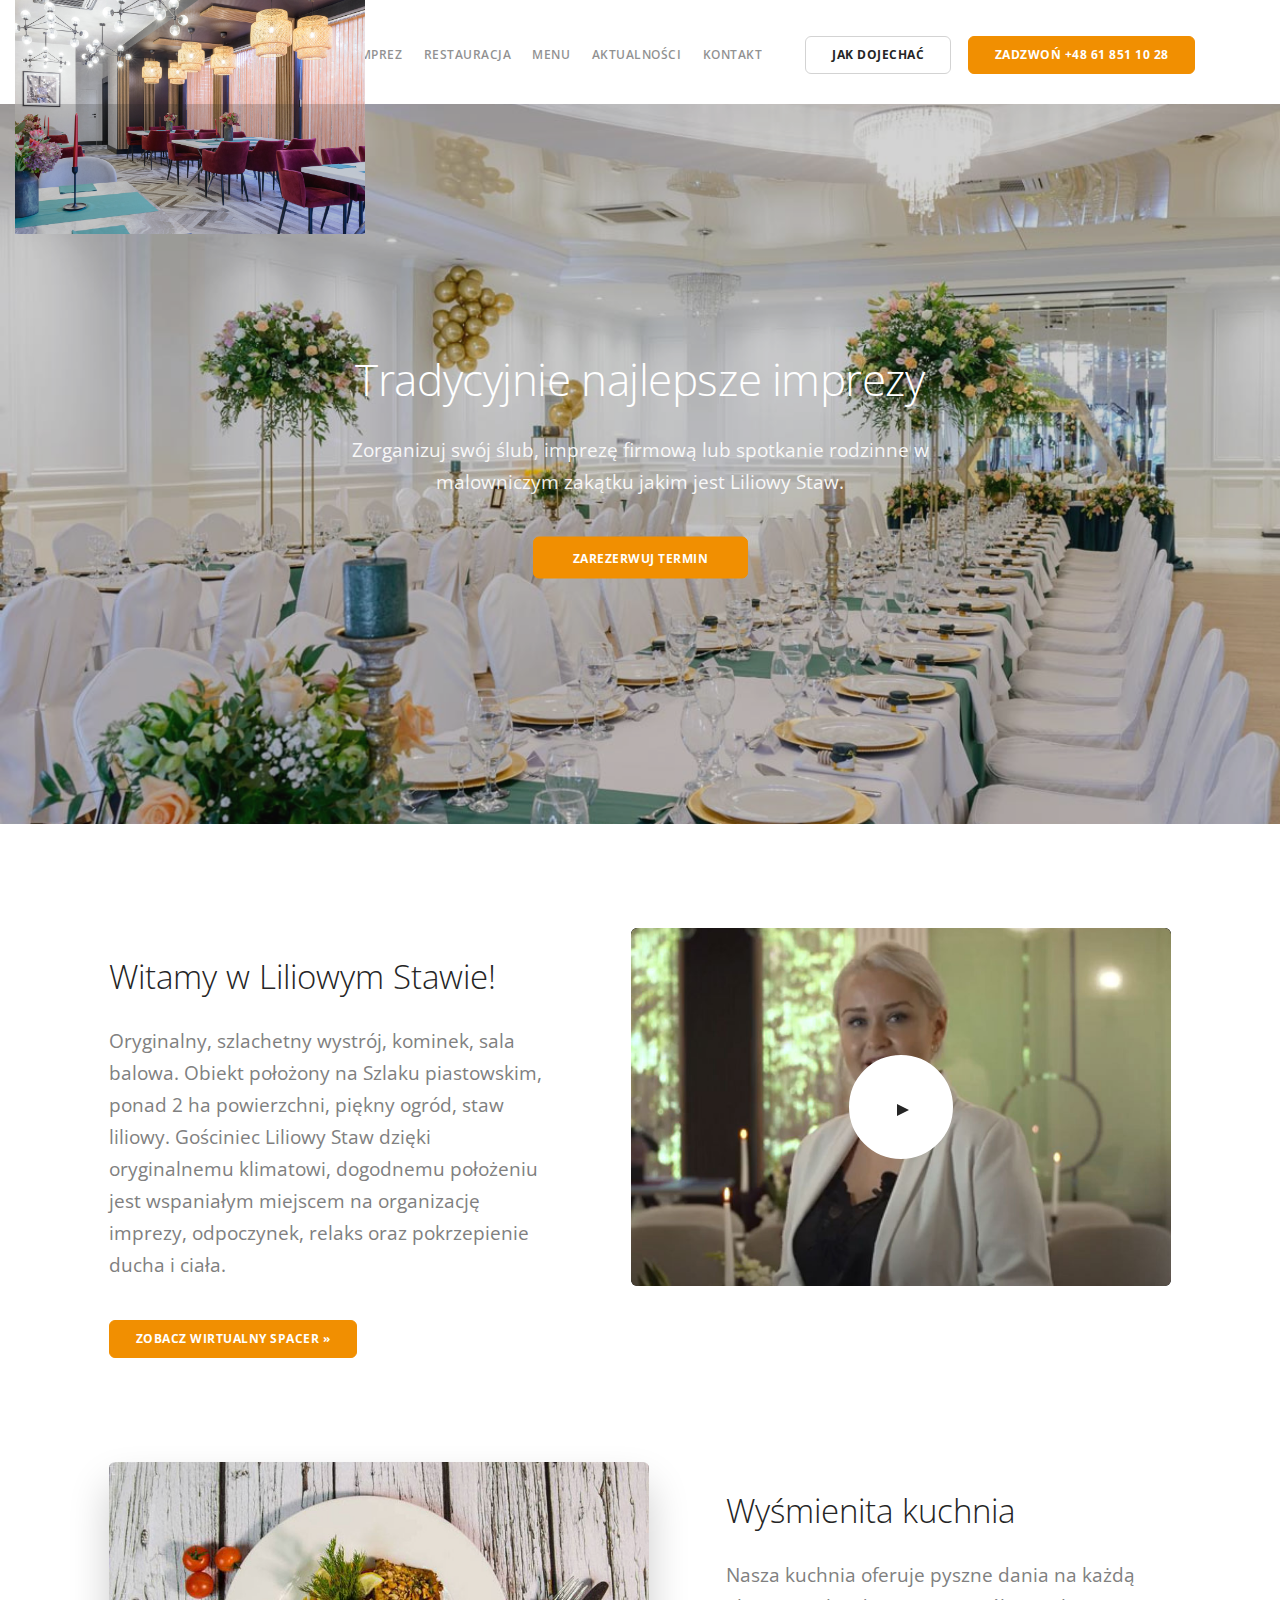
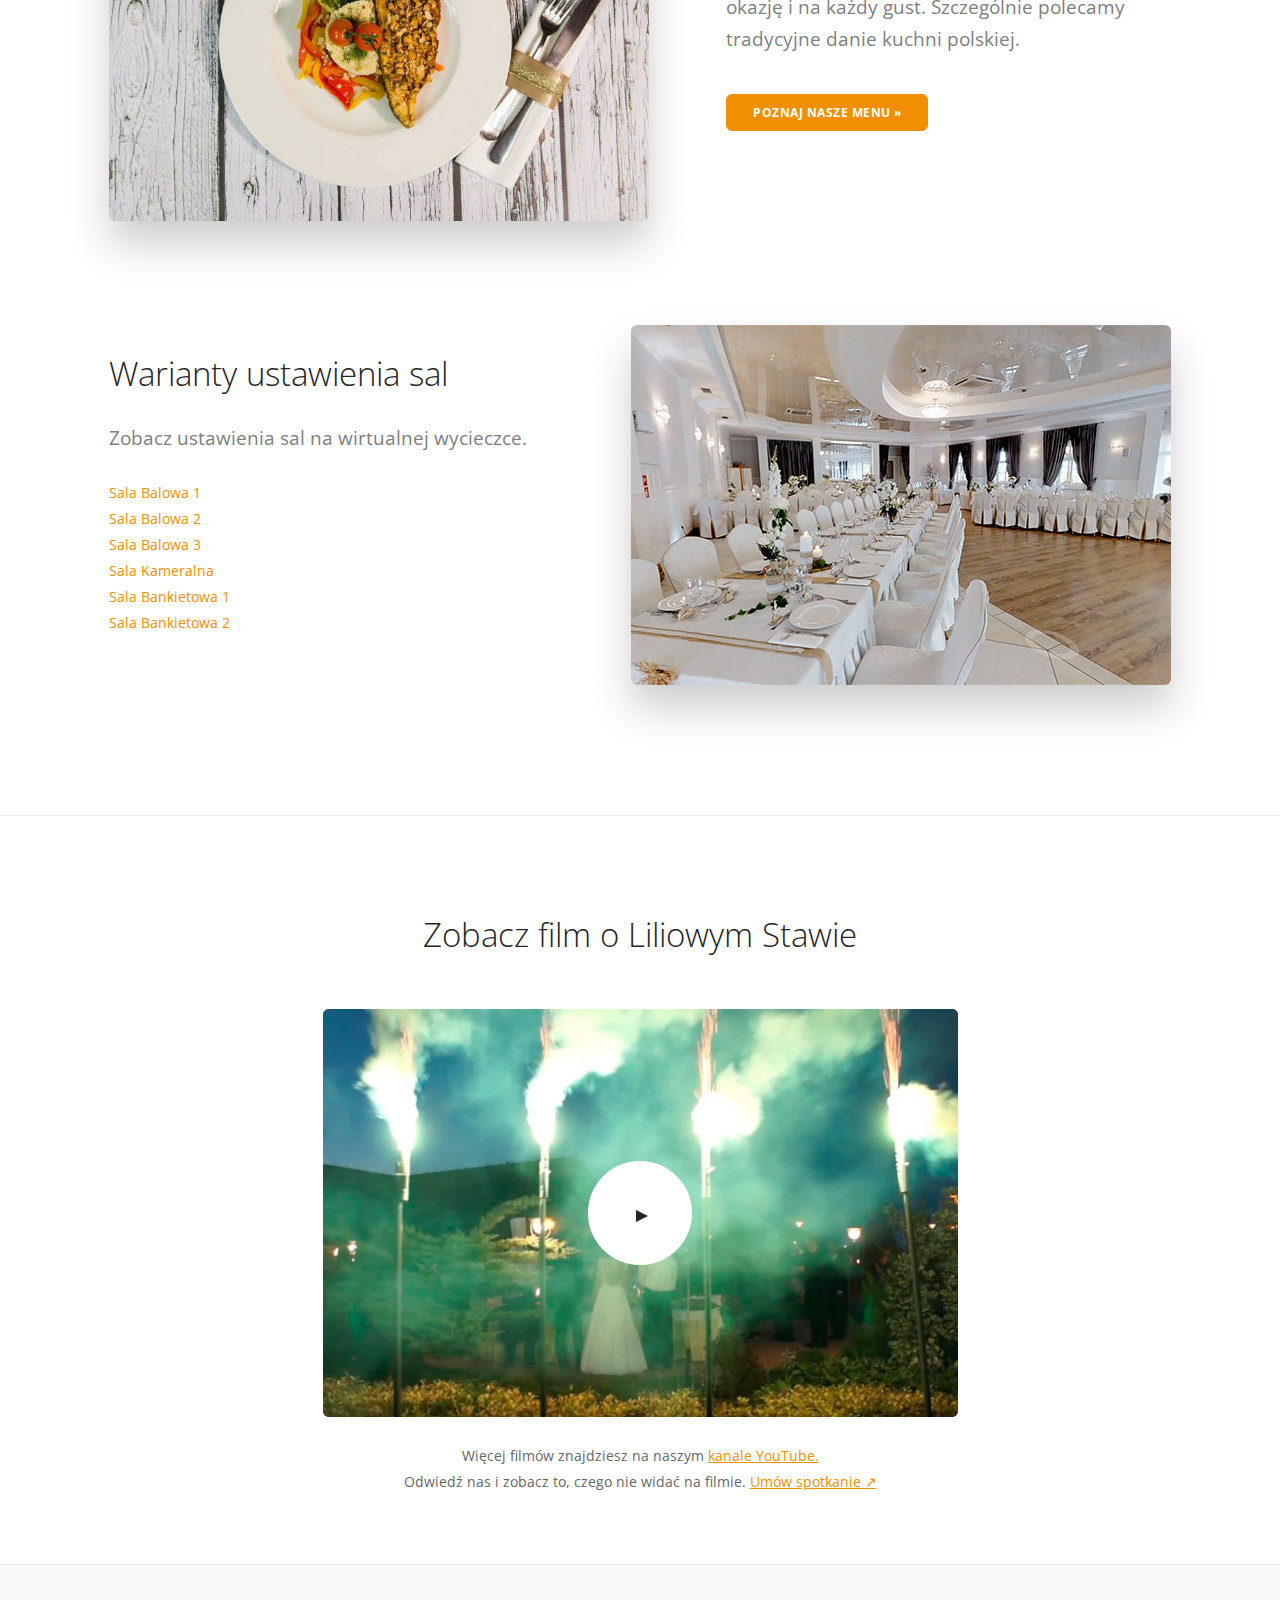
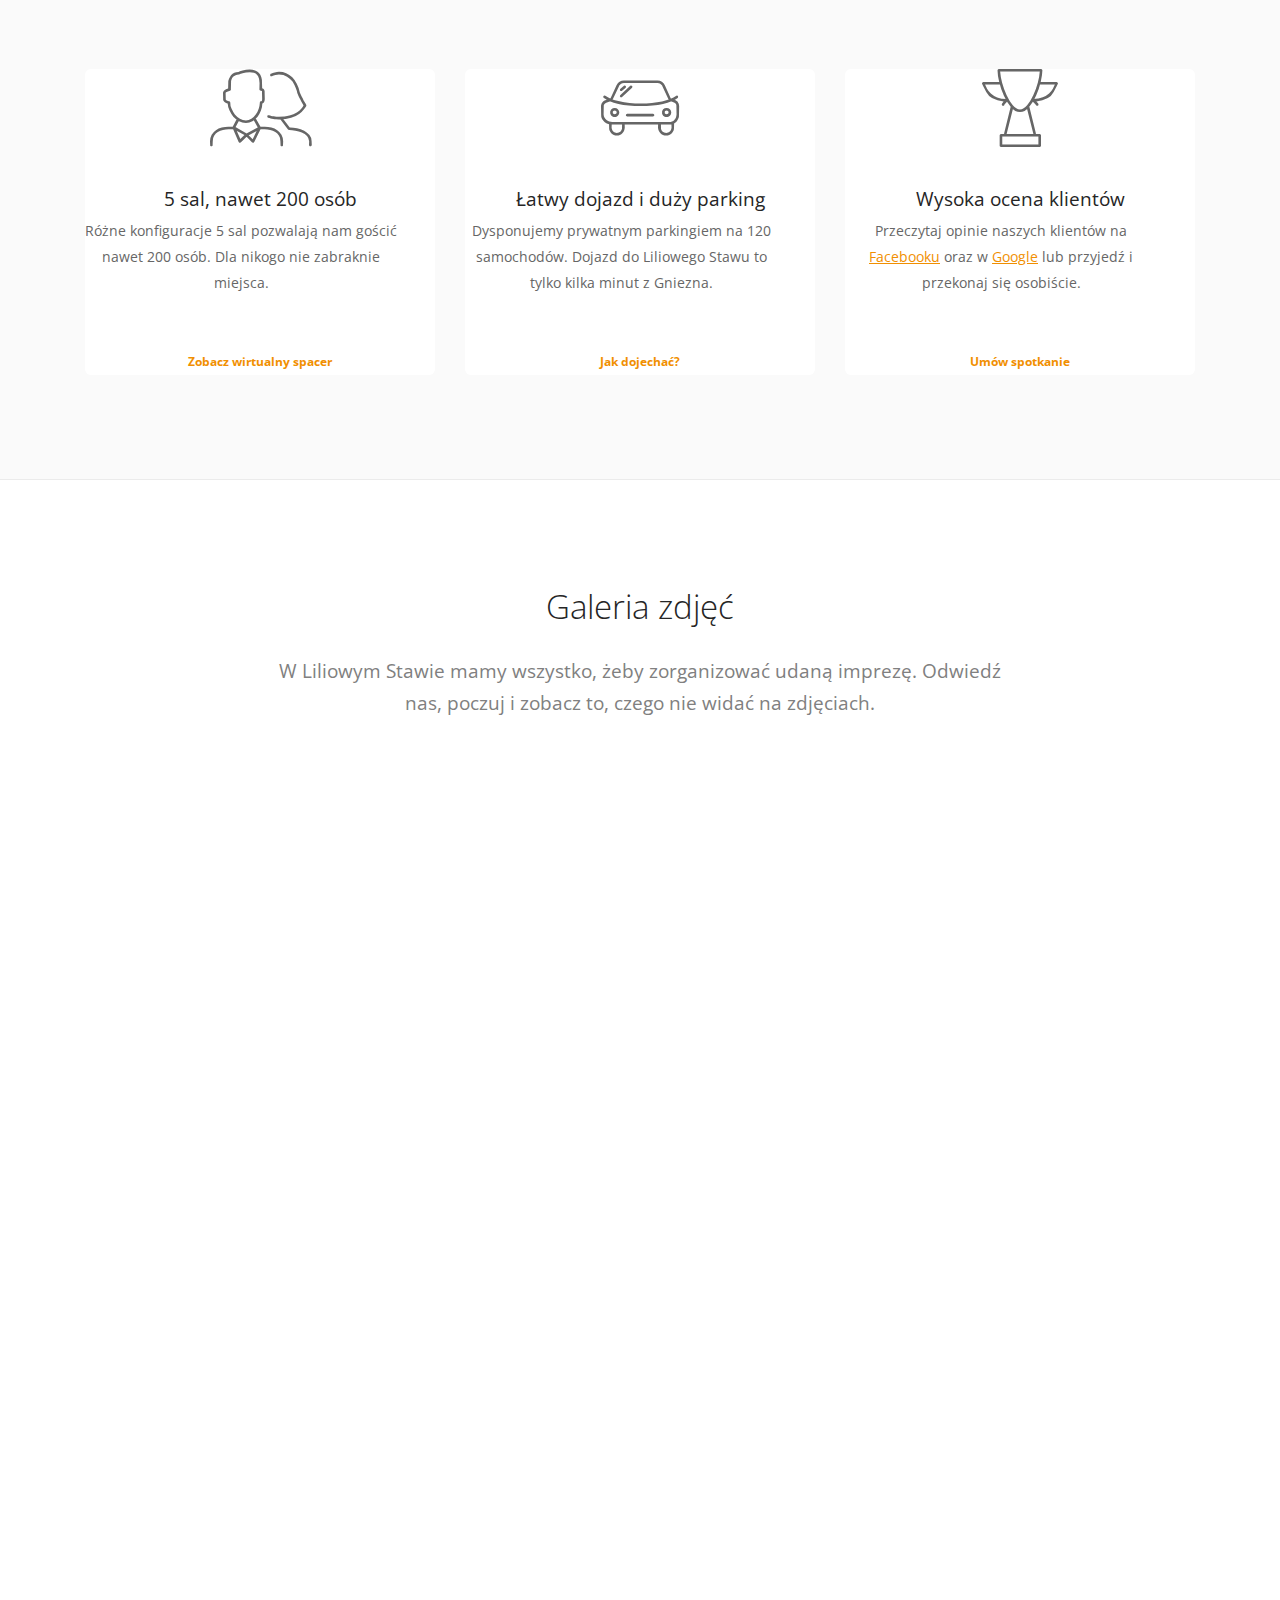
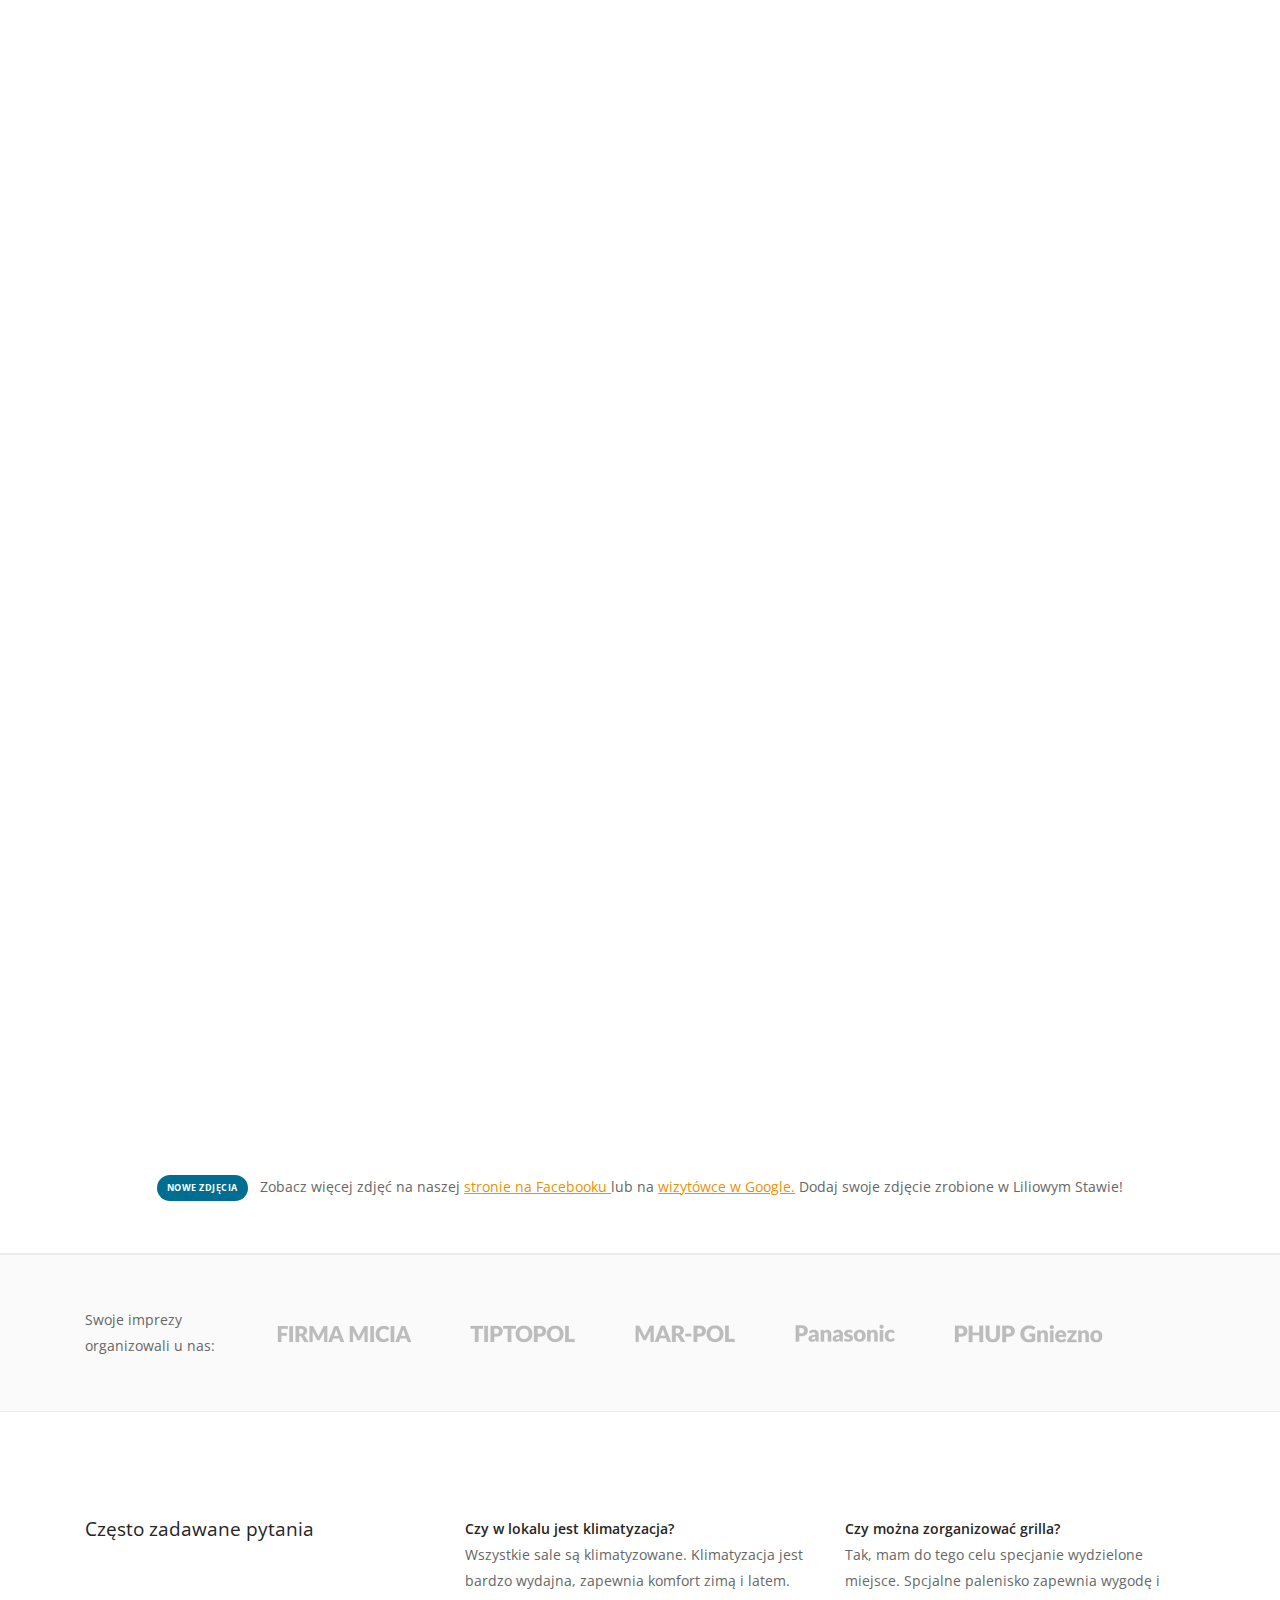
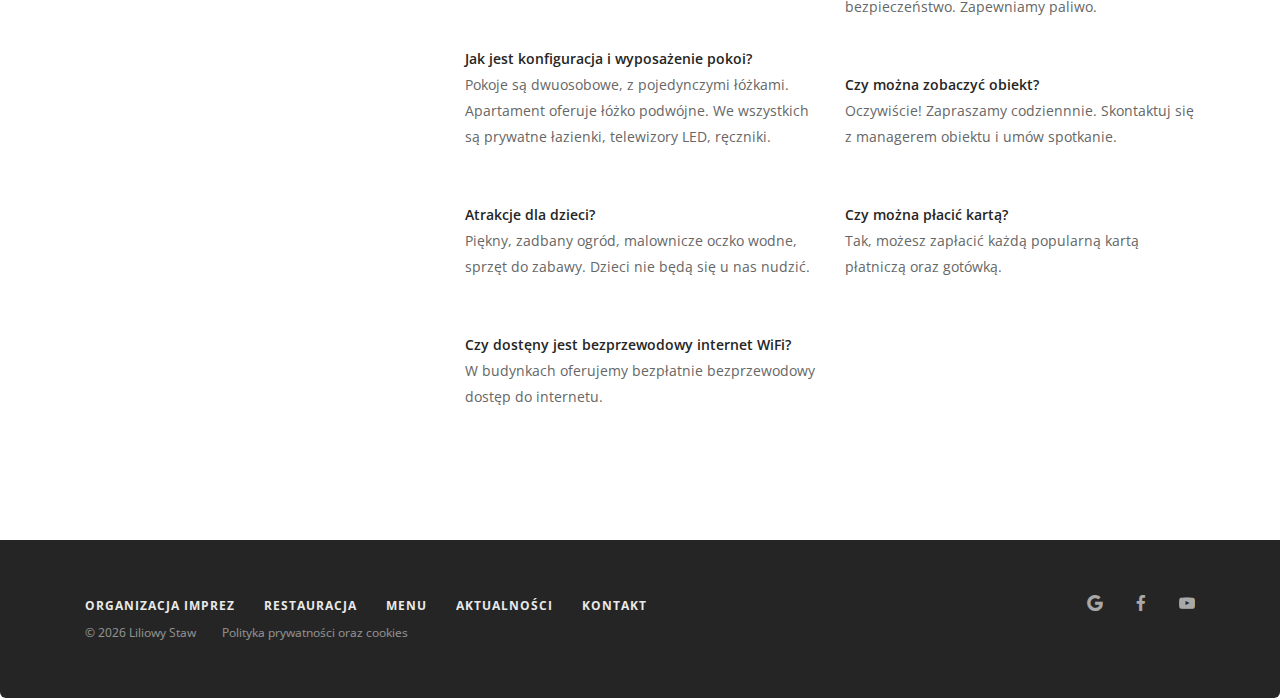
==== commit 94ba574f: "update" ====
--- a/index.html
+++ b/index.html
@@ -196,7 +196,7 @@
                 </div>
             </div>
         </section>
-      <!--  <section class="switchable feature-large">
+        <!--  <section class="switchable feature-large">
             <div class="container">
                 <div class="row justify-content-around">
                     <div class="col-md-6">
@@ -330,52 +330,99 @@
                 <div class="-masonry">
                     <div class="masonry__container row masonry--active">
                         <div class="masonry__item col-lg-4 col-6 ">
-                            <a href="img/1800720296.jpg" data-lightbox="Gallery 1">
-                                <img alt="Image" title="Image" src="img/1800720296.jpg"> </a>
-                        </div>
-                        <div class="masonry__item col-lg-4 col-6 ">
-                            <a href="img/1800720638.jpg" data-lightbox="Gallery 1">
-                                <img alt="Image" title="Image" src="img/1800720638.jpg"> </a>
-                        </div>
-                        <div class="masonry__item col-lg-4 col-6 ">
-                            <a href="img/1800720152.jpg" data-lightbox="Gallery 1">
-                                <img alt="Image" title="Image" src="img/1800720152.jpg"> </a>
-                        </div>
-                        <div class="masonry__item col-lg-4 col-6 ">
-                            <a href="img/1800720193.jpg" data-lightbox="Gallery 1">
-                                <img alt="Image" title="Image" src="img/1800720193.jpg"> </a>
-                        </div>
-                        <div class="masonry__item col-lg-4 col-6 ">
-                            <a href="img/1800720935.jpg" data-lightbox="Gallery 1">
-                                <img alt="Image" title="Image" src="img/1800720935.jpg"> </a>
-                        </div>
-                        <div class="masonry__item col-lg-4 col-6 ">
-                            <a href="img/1800720136.jpg" data-lightbox="Gallery 1">
-                                <img alt="Image" title="Image" src="img/1800720136.jpg"> </a>
-                        </div>
-                        <div class="masonry__item col-lg-4 col-6 ">
-                            <a href="img/1800720145.jpg" data-lightbox="Gallery 1">
-                                <img alt="Image" title="Image" src="img/1800720145.jpg"> </a>
-                        </div>
-                        <div class="masonry__item col-lg-4 col-6 ">
-                            <a href="img/1800720594.jpg" data-lightbox="Gallery 1">
-                                <img alt="Image" title="Image" src="img/1800720594.jpg"> </a>
-                        </div>
-                        <div class="masonry__item col-lg-4 col-6 ">
-                            <a href="img/1800720108.jpg" data-lightbox="Gallery 1">
-                                <img alt="Image" title="Image" src="img/1800720108.jpg"> </a>
-                        </div>
-                        <div class="masonry__item col-lg-4 col-6 ">
-                            <a href="img/1800720087.jpg" data-lightbox="Gallery 1">
-                                <img alt="Image" title="Image" src="img/1800720087.jpg"> </a>
-                        </div>
-                        <div class="masonry__item col-lg-4 col-6 ">
-                            <a href="img/1800720010.jpg" data-lightbox="Gallery 1">
-                                <img alt="Image" title="Image" src="img/1800720010.jpg"> </a>
-                        </div>
-                        <div class="masonry__item col-lg-4 col-6 ">
-                            <a href="img/1800720618.jpg" data-lightbox="Gallery 1">
-                                <img alt="Image" title="Image" src="img/1800720618-s.jpg"> </a>
+                            <a href="img/2100060380.jpg" data-lightbox="Gallery 1"> <img alt="Image"
+                                    src="img/2100060380.jpg">
+                            </a>
+                        </div>
+                        <div class="masonry__item col-lg-4 col-6 ">
+                            <a href="img/2100060407.jpg" data-lightbox="Gallery 1"> <img alt="Image"
+                                    src="img/2100060407.jpg">
+                            </a>
+                        </div>
+                        <div class="masonry__item col-lg-4 col-6 ">
+                            <a href="img/2100060416.jpg" data-lightbox="Gallery 1"> <img alt="Image"
+                                    src="img/2100060416.jpg">
+                            </a>
+                        </div>
+                        <div class="masonry__item col-lg-4 col-6 ">
+                            <a href="img/2100060421.jpg" data-lightbox="Gallery 1"> <img alt="Image"
+                                    src="img/2100060421.jpg">
+                            </a>
+                        </div>
+                        <div class="masonry__item col-lg-4 col-6 ">
+                            <a href="img/2100060466.jpg" data-lightbox="Gallery 1"> <img alt="Image"
+                                    src="img/2100060466.jpg">
+                            </a>
+                        </div>
+                        <div class="masonry__item col-lg-4 col-6 ">
+                            <a href="img/2100060573.jpg" data-lightbox="Gallery 1"> <img alt="Image"
+                                    src="img/2100060573.jpg">
+                            </a>
+                        </div>
+                        <div class="masonry__item col-lg-4 col-6 ">
+                            <a href="img/2100060568.jpg" data-lightbox="Gallery 1"> <img alt="Image"
+                                    src="img/2100060568.jpg">
+                            </a>
+                        </div>
+                        <div class="masonry__item col-lg-4 col-6 ">
+                            <a href="img/2100060462.jpg" data-lightbox="Gallery 1"> <img alt="Image"
+                                    src="img/2100060462.jpg">
+                            </a>
+                        </div>
+                        <div class="masonry__item col-lg-4 col-6 ">
+                            <a href="img/2100060235.jpg" data-lightbox="Gallery 1"> <img alt="Image"
+                                    src="img/2100060235.jpg">
+                            </a>
+                        </div>
+                        <div class="masonry__item col-lg-4 col-6 ">
+                            <a href="img/2100060508.jpg" data-lightbox="Gallery 1"> <img alt="Image"
+                                    src="img/2100060508.jpg">
+                            </a>
+                        </div>
+                        <div class="masonry__item col-lg-4 col-6 ">
+                            <a href="img/2100060501.jpg" data-lightbox="Gallery 1"> <img alt="Image"
+                                    src="img/2100060501.jpg">
+                            </a>
+                        </div>
+                        <div class="masonry__item col-lg-4 col-6 ">
+                            <a href="img/2100060008.jpg" data-lightbox="Gallery 1"> <img alt="Image"
+                                    src="img/2100060008.jpg">
+                            </a>
+                        </div>
+                        <div class="masonry__item col-lg-4 col-6 ">
+                            <a href="img/2100060123.jpg" data-lightbox="Gallery 1"> <img alt="Image"
+                                    src="img/2100060123.jpg">
+                            </a>
+                        </div>
+                        <div class="masonry__item col-lg-4 col-6 ">
+                            <a href="img/2100060078.jpg" data-lightbox="Gallery 1"> <img alt="Image"
+                                    src="img/2100060078.jpg">
+                            </a>
+                        </div>
+                        <div class="masonry__item col-lg-4 col-6 ">
+                            <a href="img/2100060172.jpg" data-lightbox="Gallery 1"> <img alt="Image"
+                                    src="img/2100060172.jpg">
+                            </a>
+                        </div>
+                        <div class="masonry__item col-lg-4 col-6 ">
+                            <a href="img/2100060179.jpg" data-lightbox="Gallery 1"> <img alt="Image"
+                                    src="img/2100060179.jpg">
+                            </a>
+                        </div>
+                        <div class="masonry__item col-lg-4 col-6 ">
+                            <a href="img/2100060190.jpg" data-lightbox="Gallery 1"> <img alt="Image"
+                                    src="img/2100060190.jpg">
+                            </a>
+                        </div>
+                        <div class="masonry__item col-lg-4 col-6 ">
+                            <a href="img/2100060200.jpg" data-lightbox="Gallery 1"> <img alt="Image"
+                                    src="img/2100060200.jpg">
+                            </a>
+                        </div>
+                        <div class="masonry__item col-lg-4 col-6 ">
+                            <a href="img/2100060050.jpg" data-lightbox="Gallery 1"> <img alt="Image"
+                                    src="img/2100060050.jpg">
+                            </a>
                         </div>
                     </div>
                 </div>
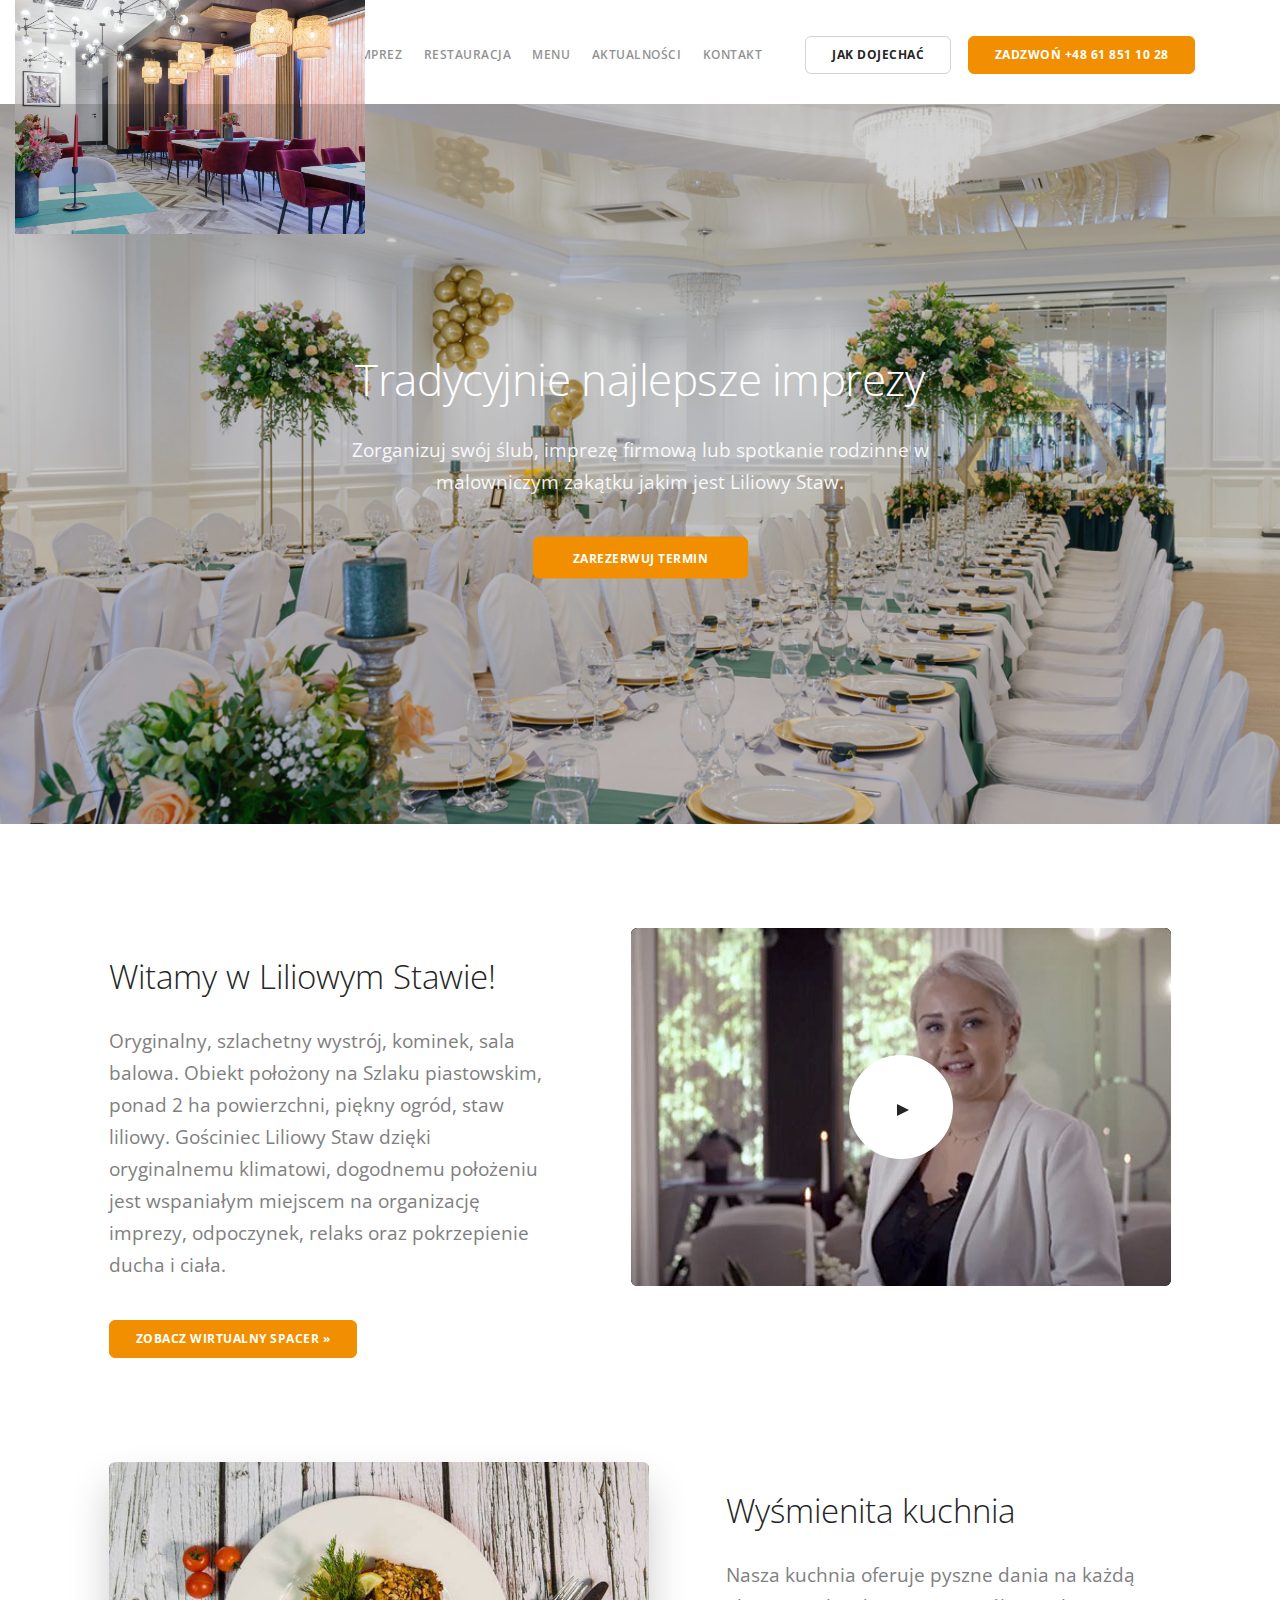
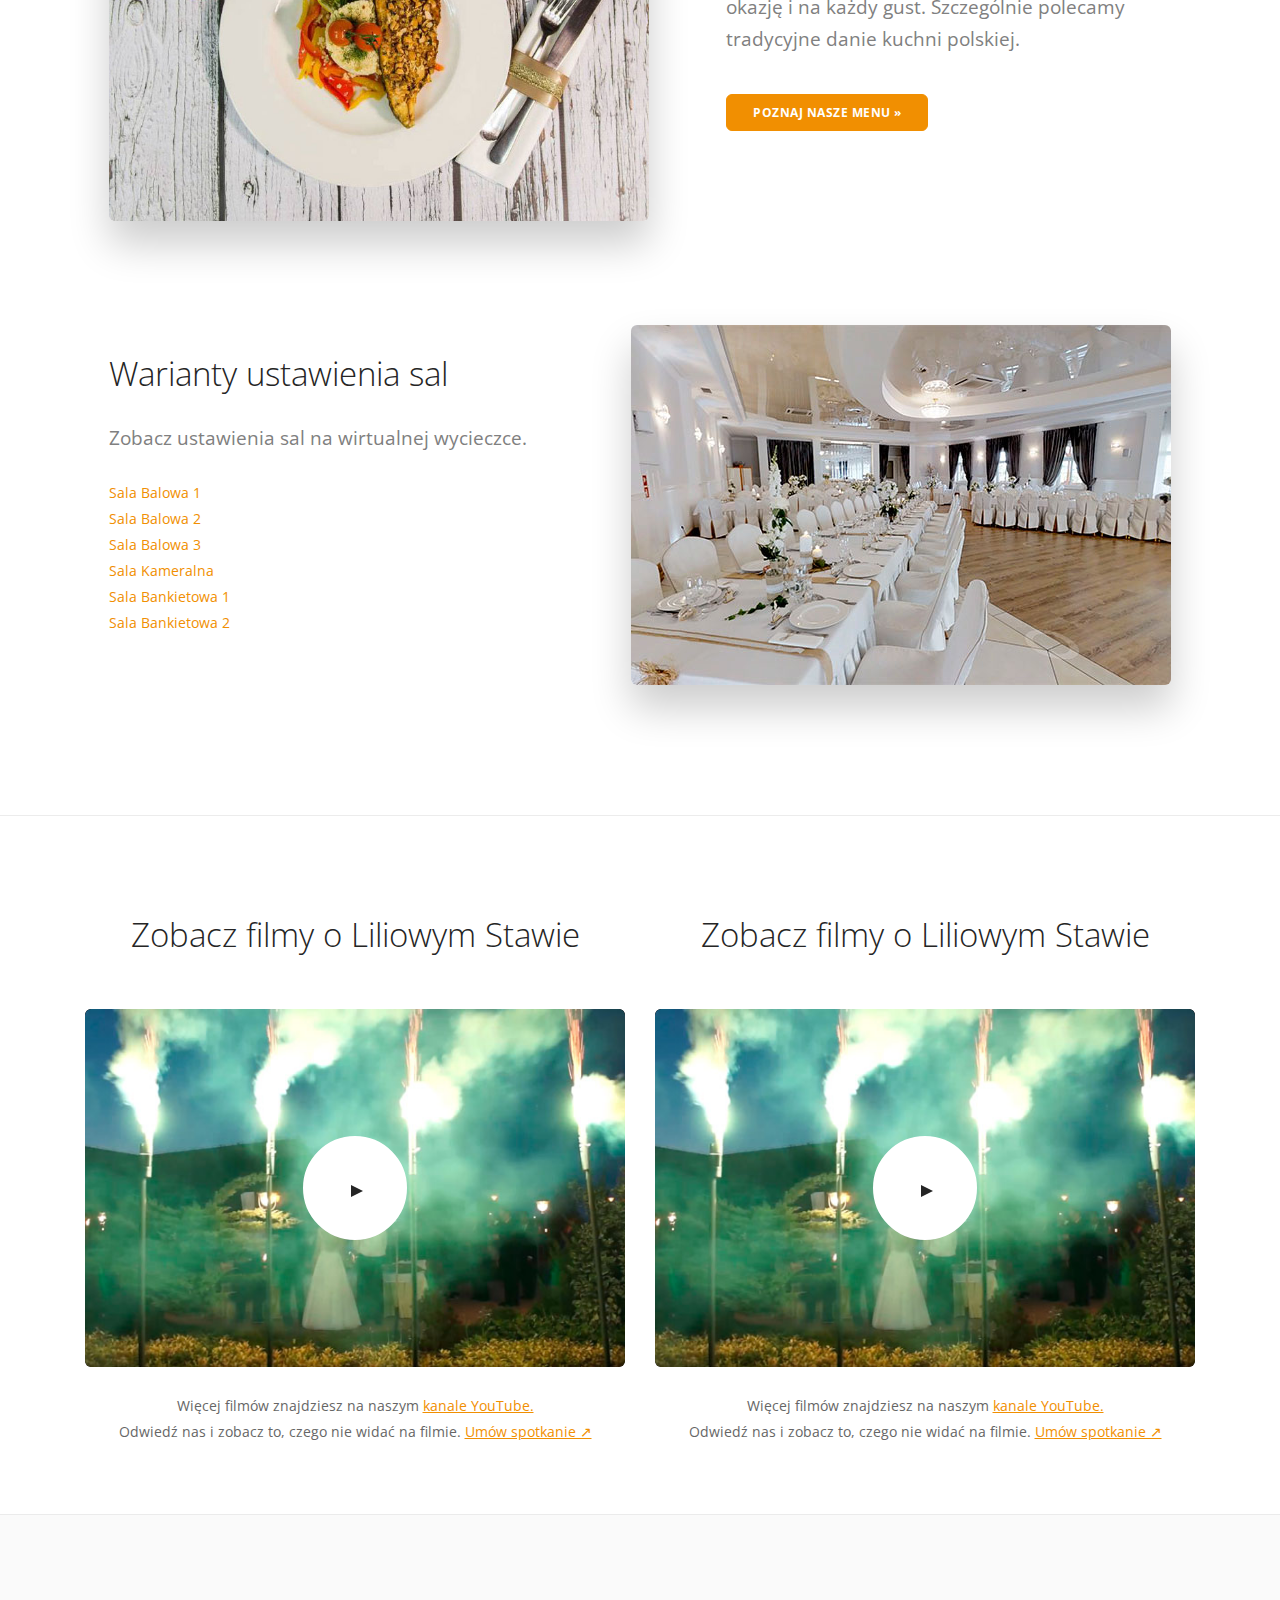
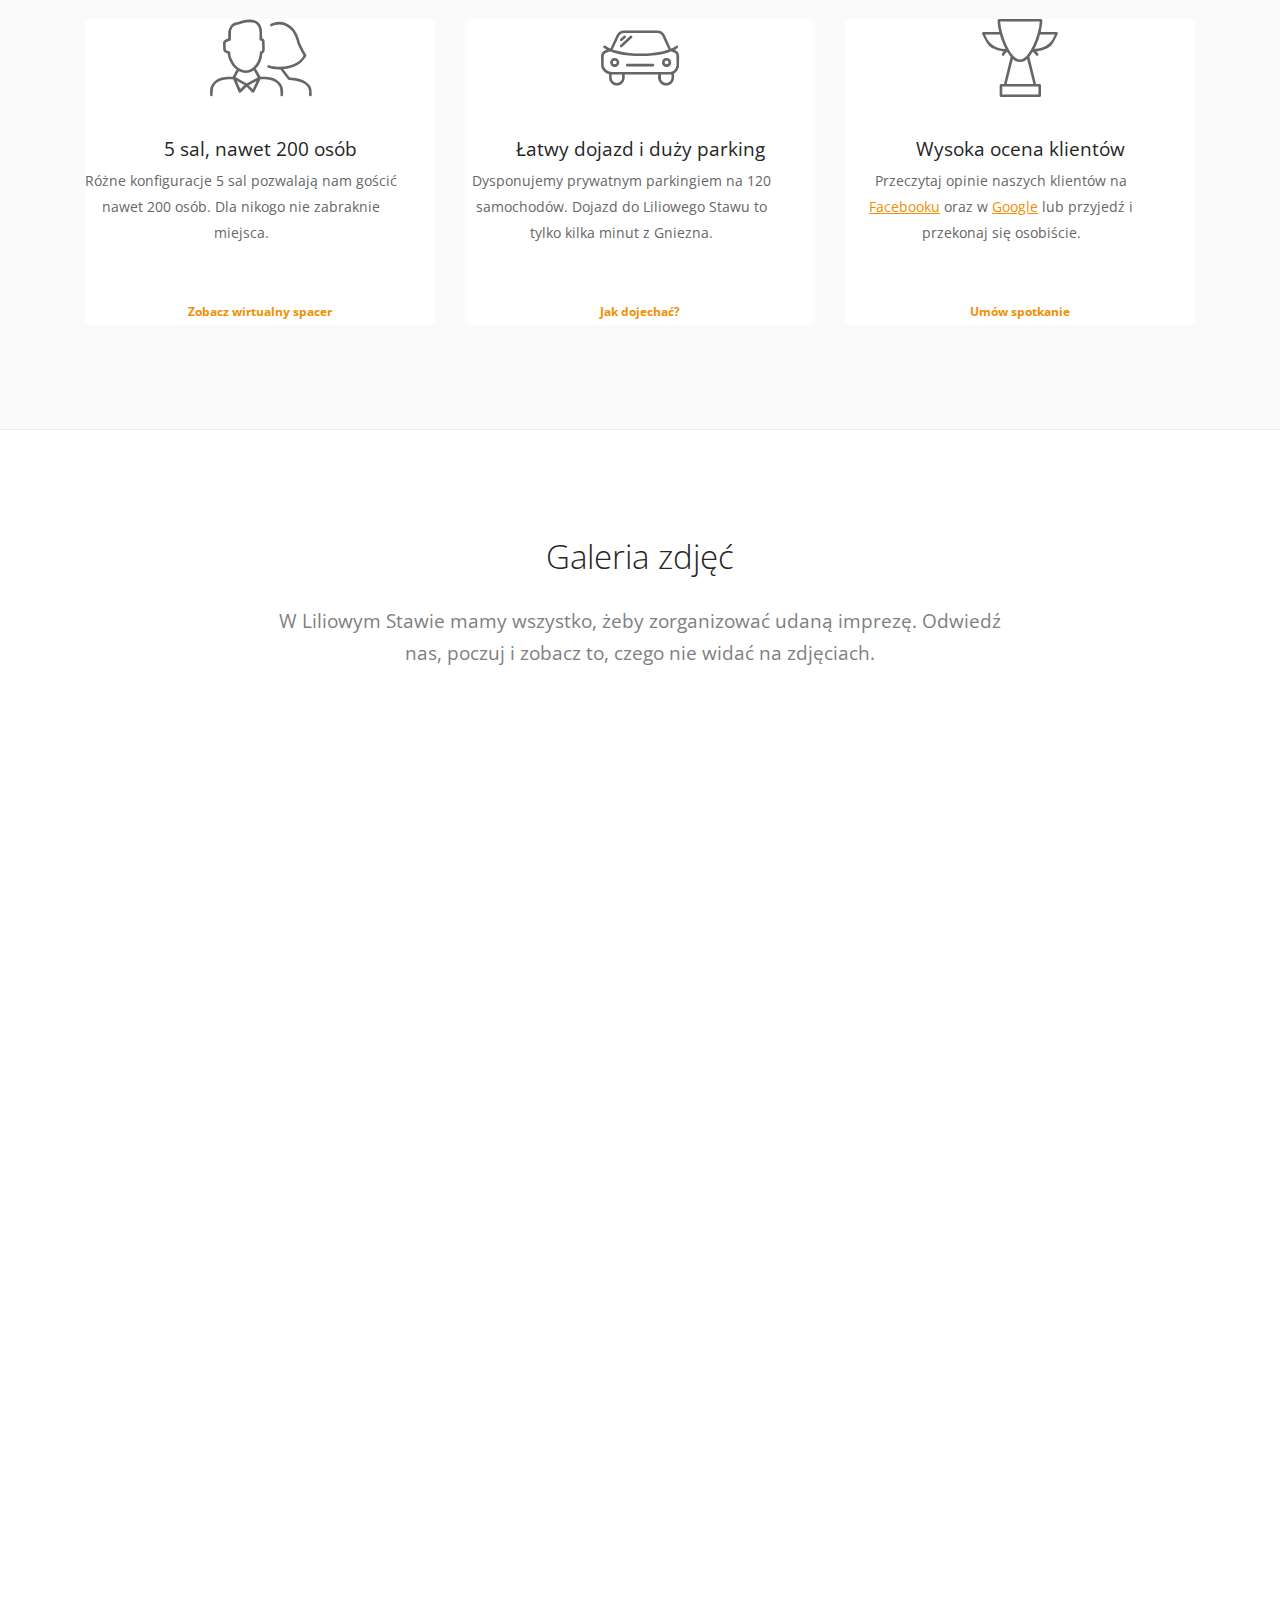
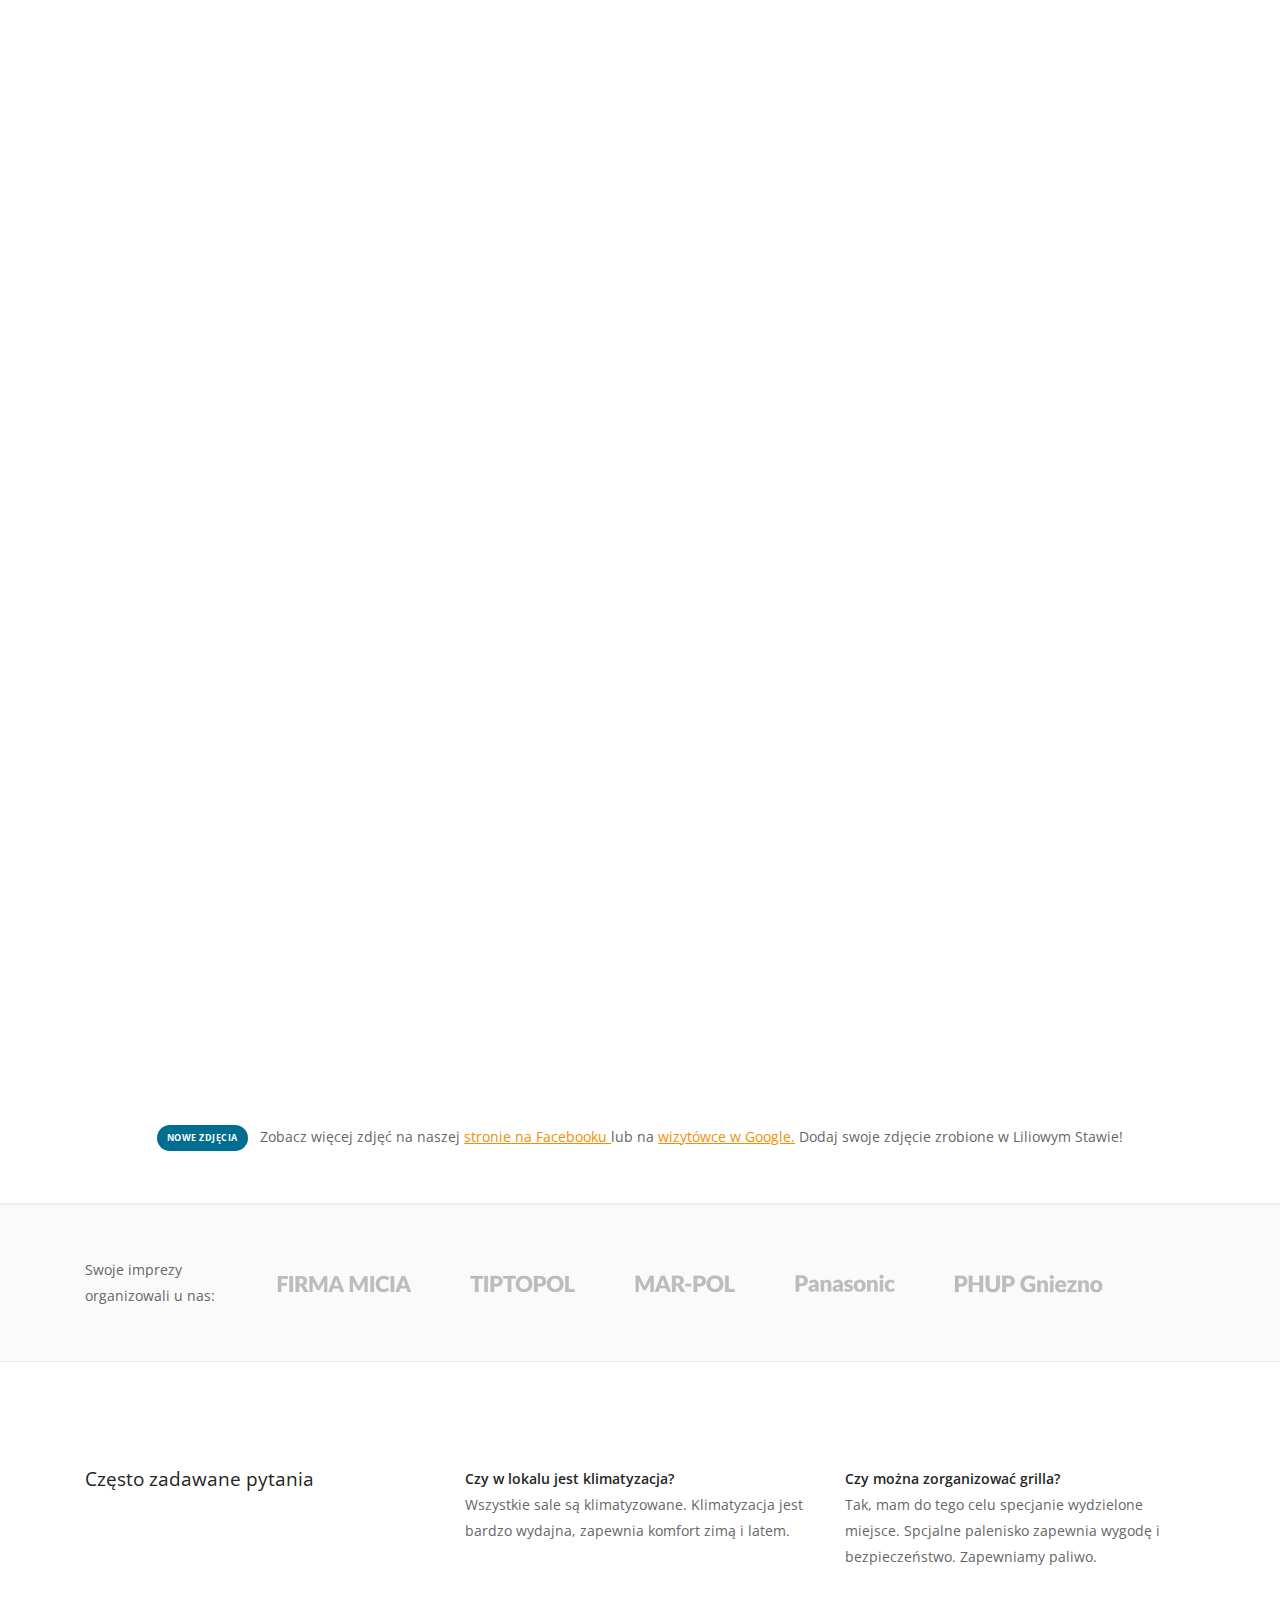
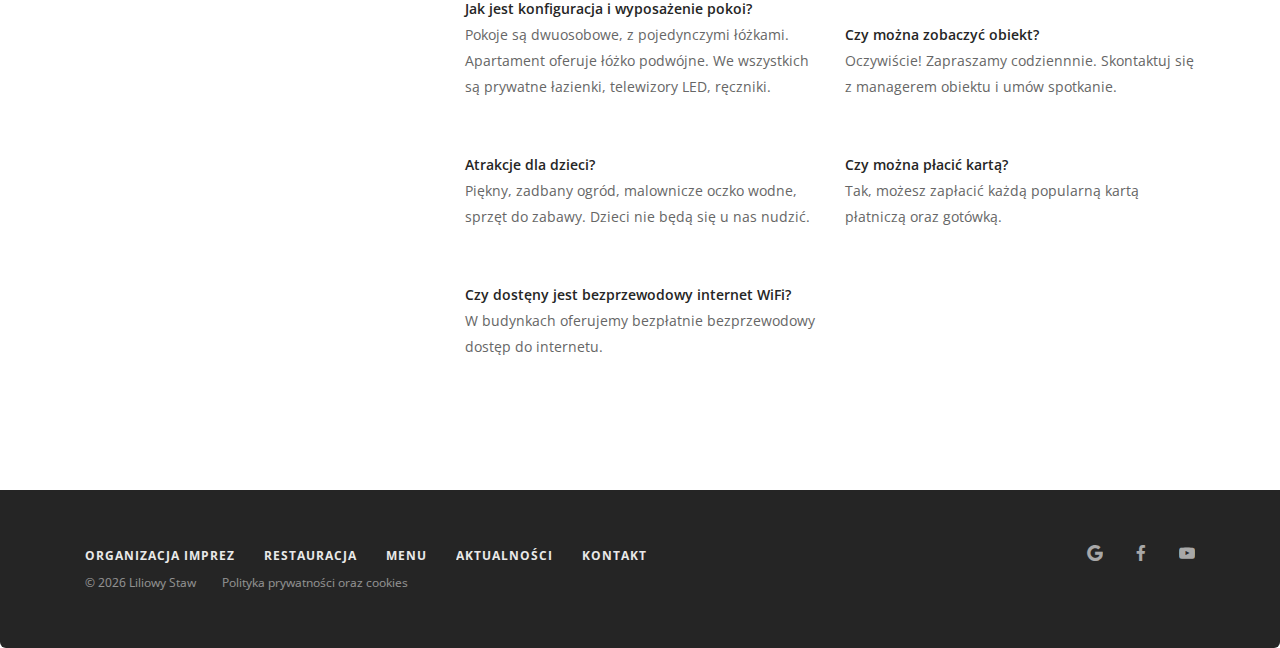
==== commit f5ed871f: "Update index.html" ====
--- a/index.html
+++ b/index.html
@@ -249,8 +249,22 @@
         <section class="text-center space--sm">
             <div class="container">
                 <div class="row">
-                    <div class="col-md-8 col-lg-7">
-                        <h2>Zobacz film o Liliowym Stawie</h2>
+                    <div class="col-md-6 col-lg-6">
+                        <h2>Zobacz filmy o Liliowym Stawie</h2>
+                        <div class="video-cover border--round">
+                            <div class="background-image-holder"> <img alt="image" title="image" src="img/preview.jpg">
+                            </div>
+                            <div class="video-play-icon"></div>
+                            <iframe data-src="https://www.youtube.com/embed/TqO80vwjBKY?autoplay=1"
+                                allowfullscreen="allowfullscreen"></iframe>
+                        </div> <span>Więcej filmów znajdziesz na naszym <a
+                                href="https://www.youtube.com/channel/UC6HlfHPONeTYkjBhYyZCOqw" target="_blank">kanale
+                                YouTube.</a><br> Odwiedź nas i zobacz to, czego nie widać na
+                            filmie. <a href="kontakt.html">Umów spotkanie ↗
+                            </a></span>
+                    </div>
+                    <div class="col-md-6 col-lg-6">
+                        <h2>Zobacz filmy o Liliowym Stawie</h2>
                         <div class="video-cover border--round">
                             <div class="background-image-holder"> <img alt="image" title="image" src="img/preview.jpg">
                             </div>
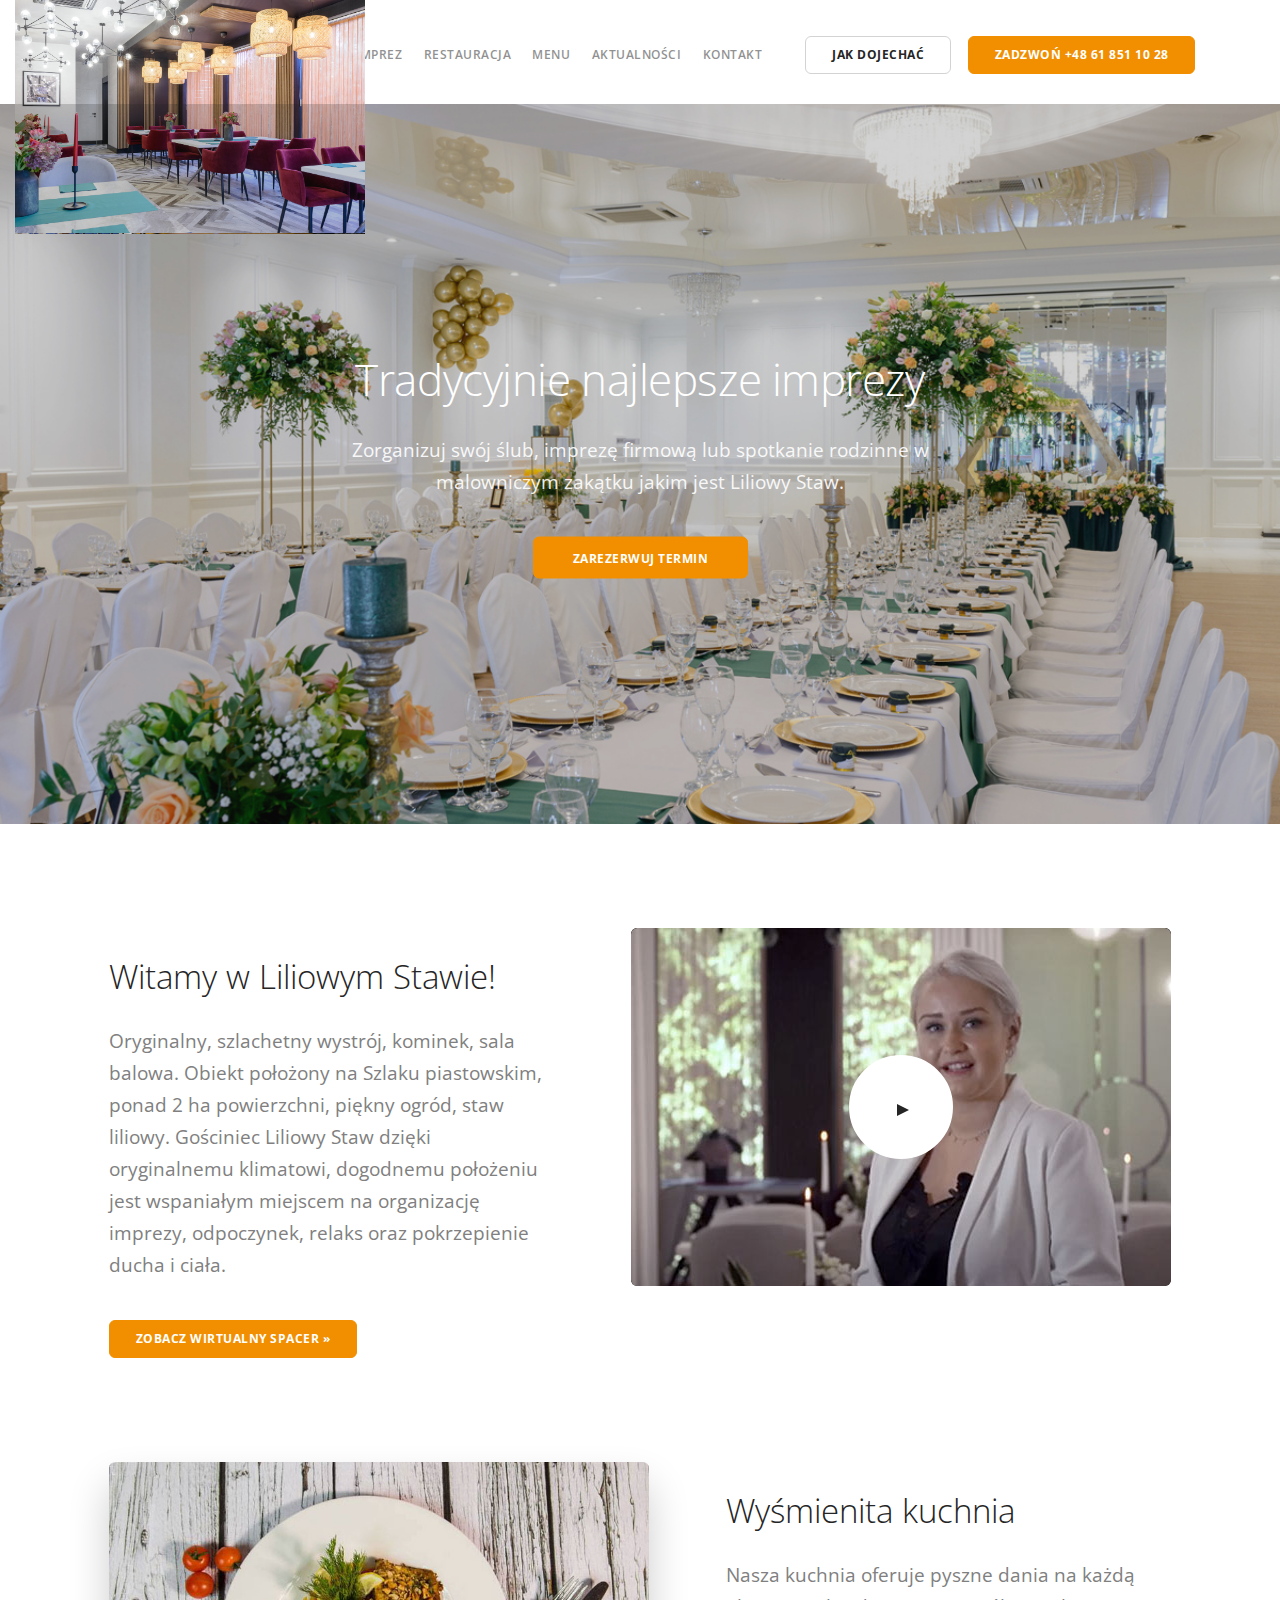
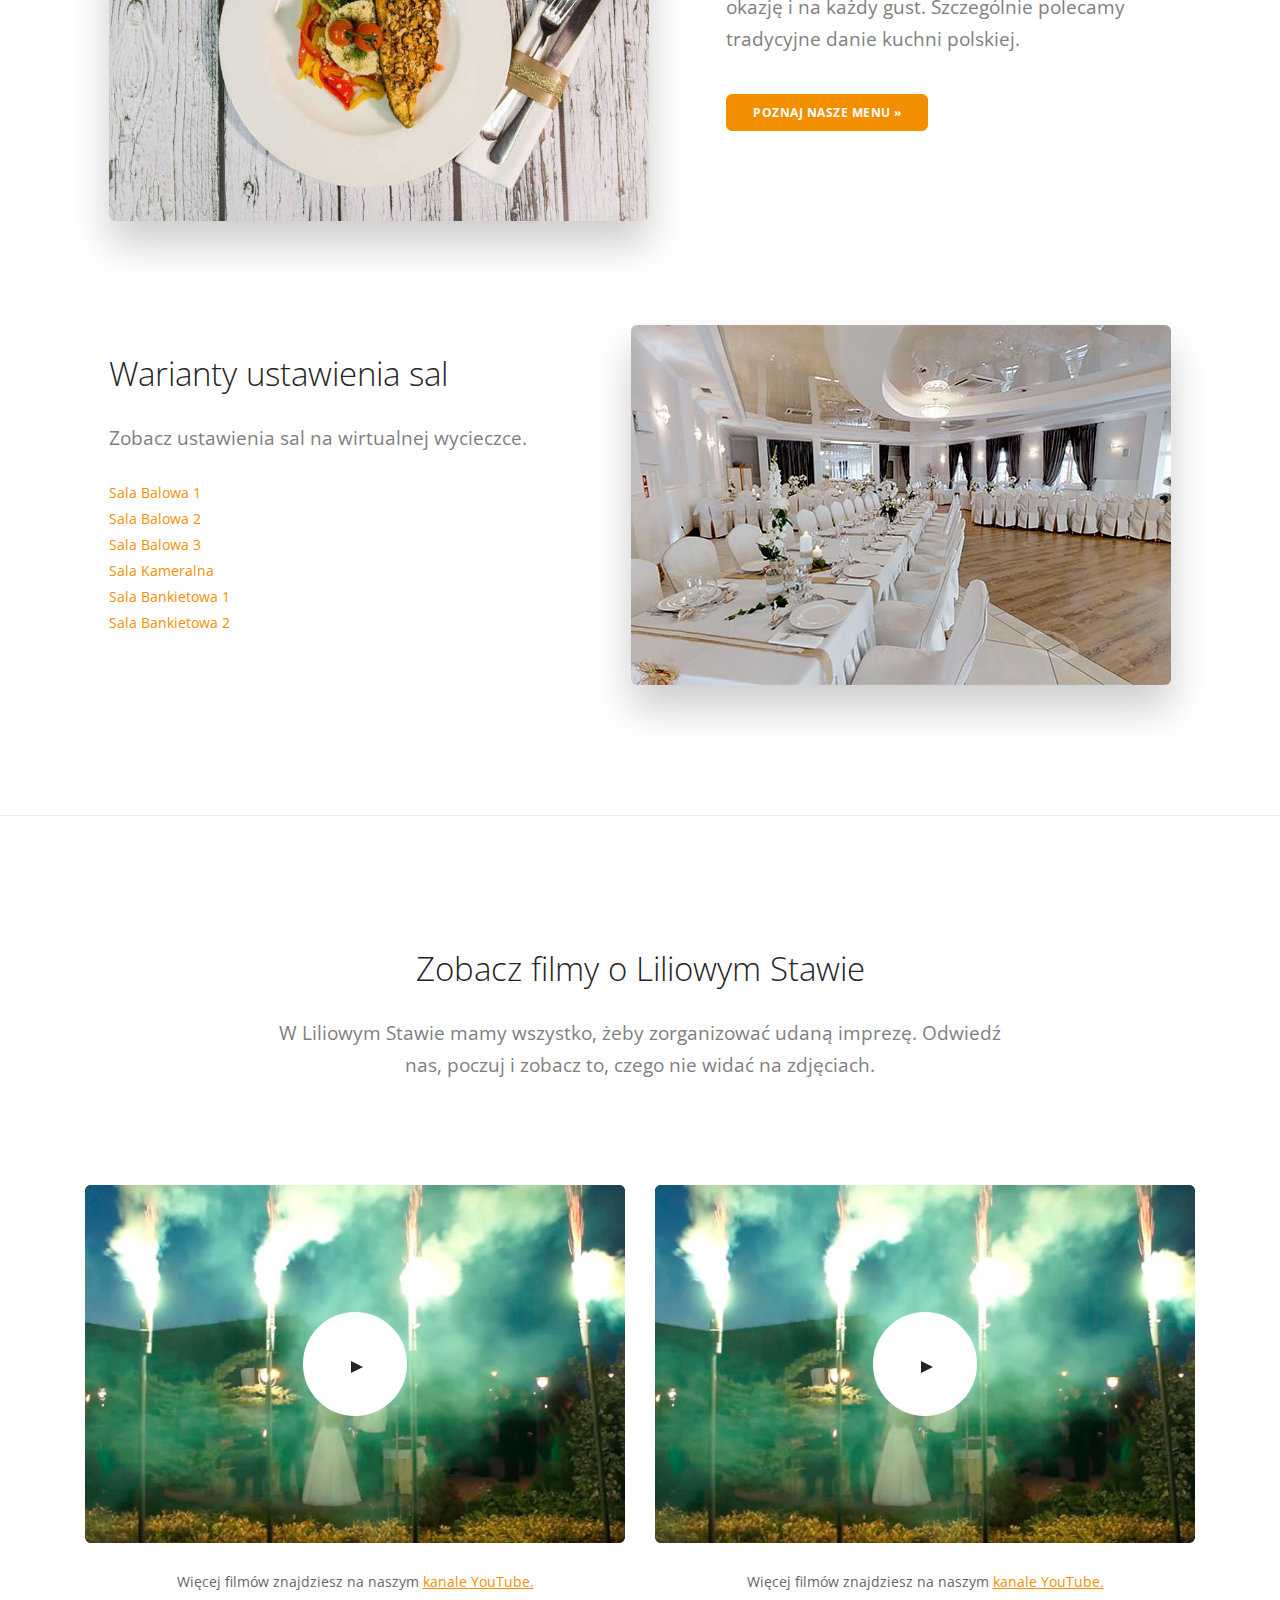
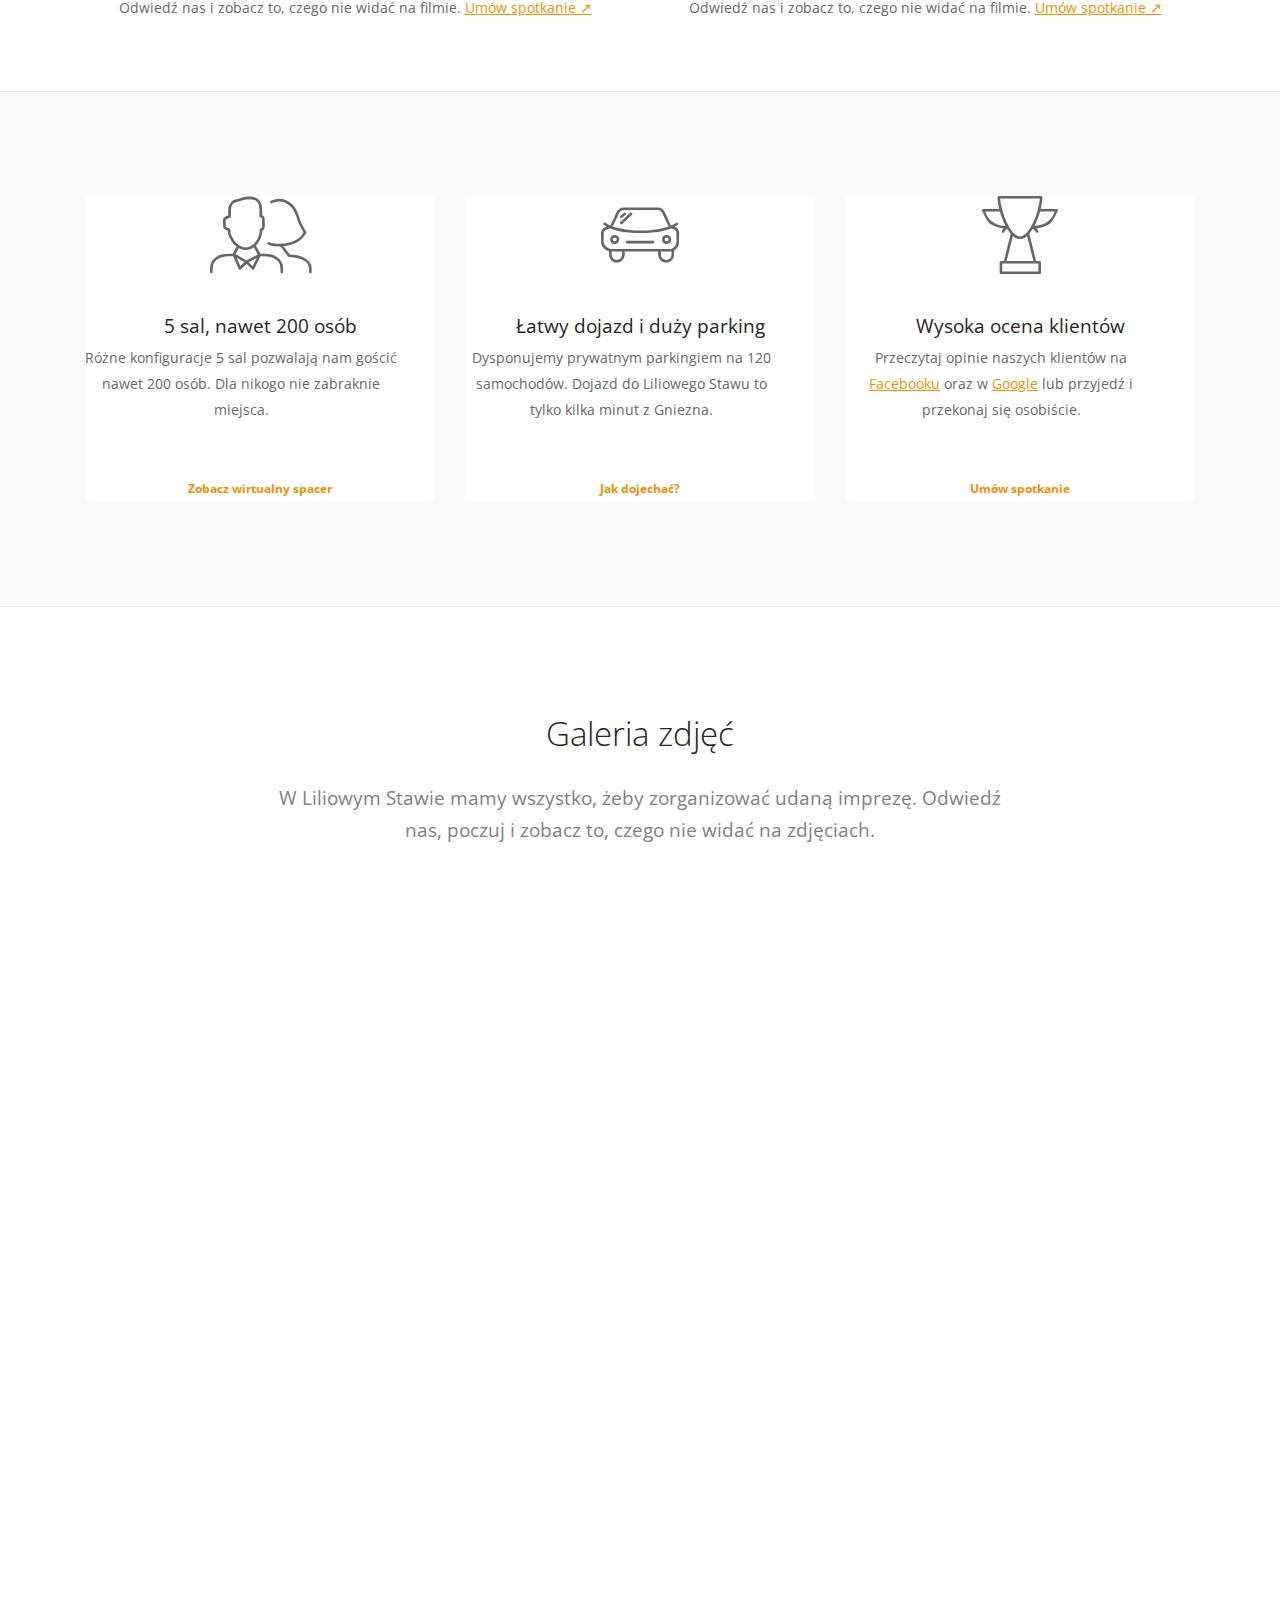
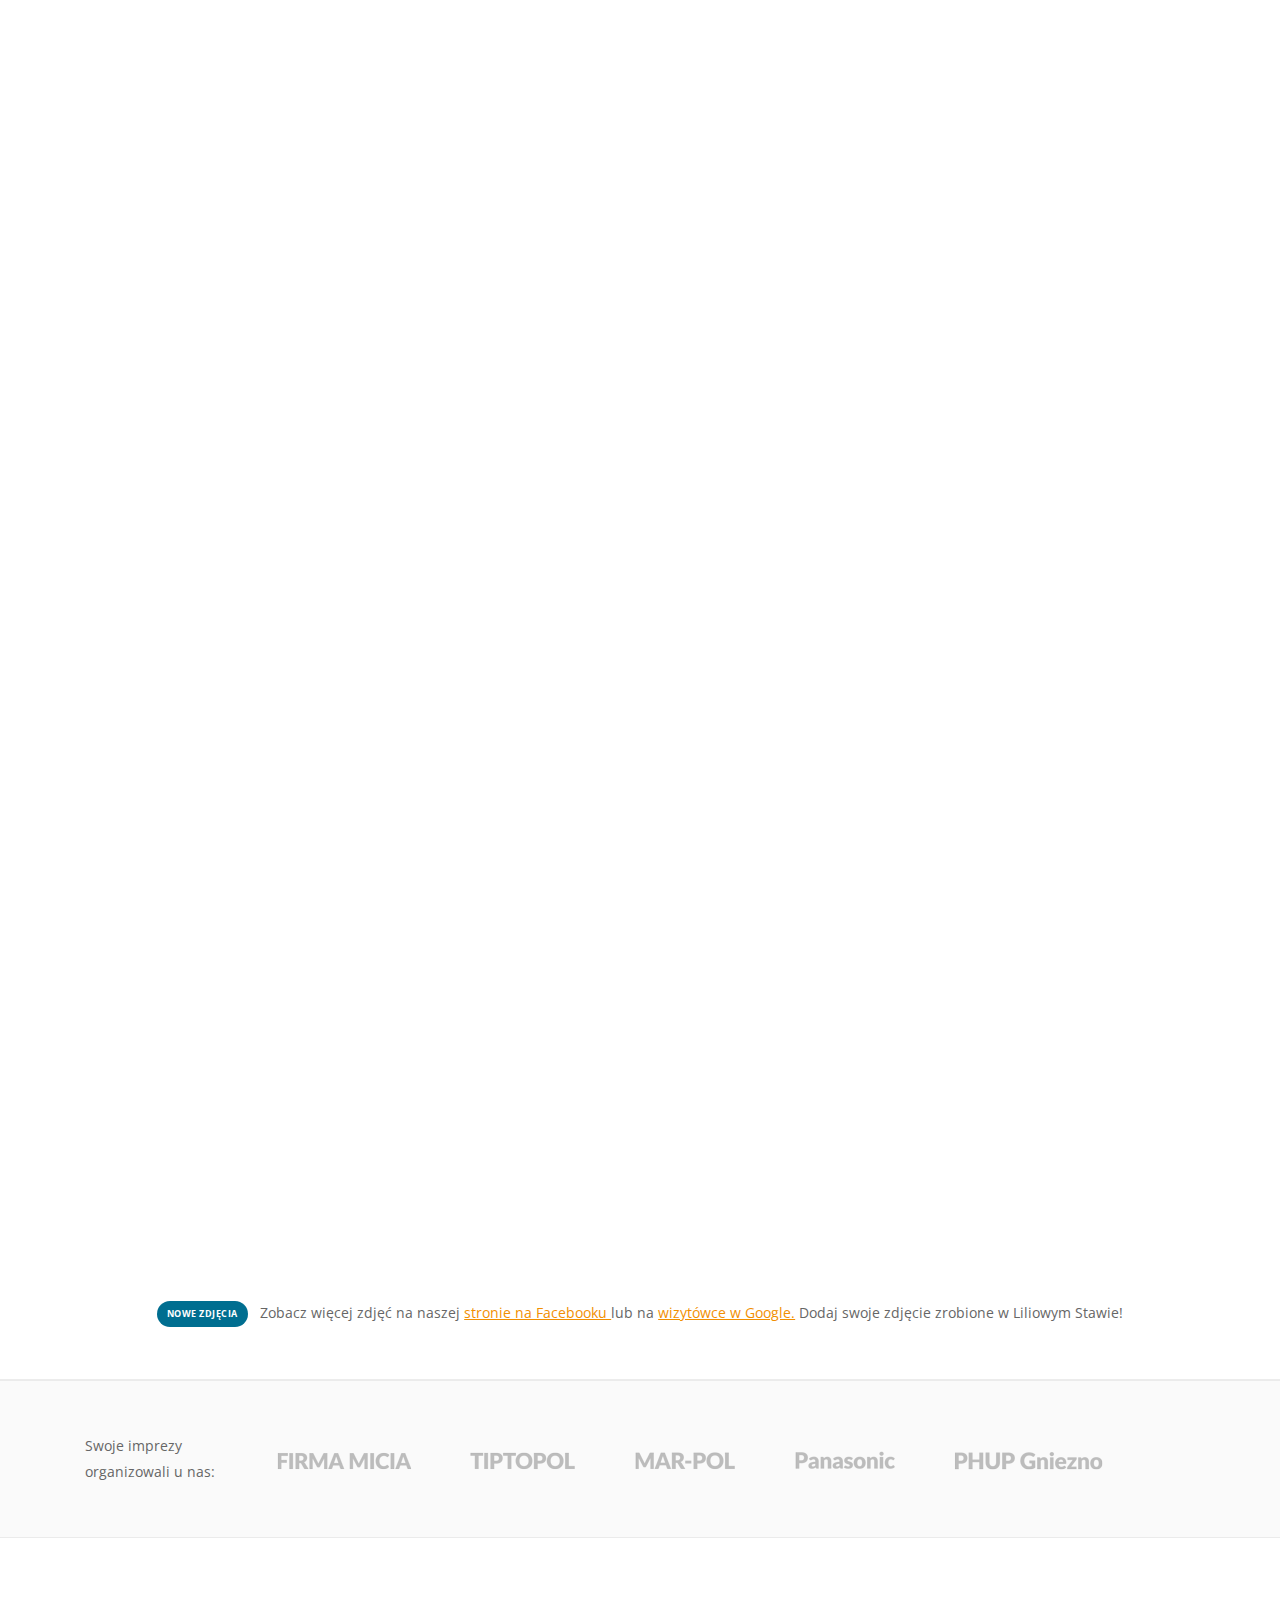
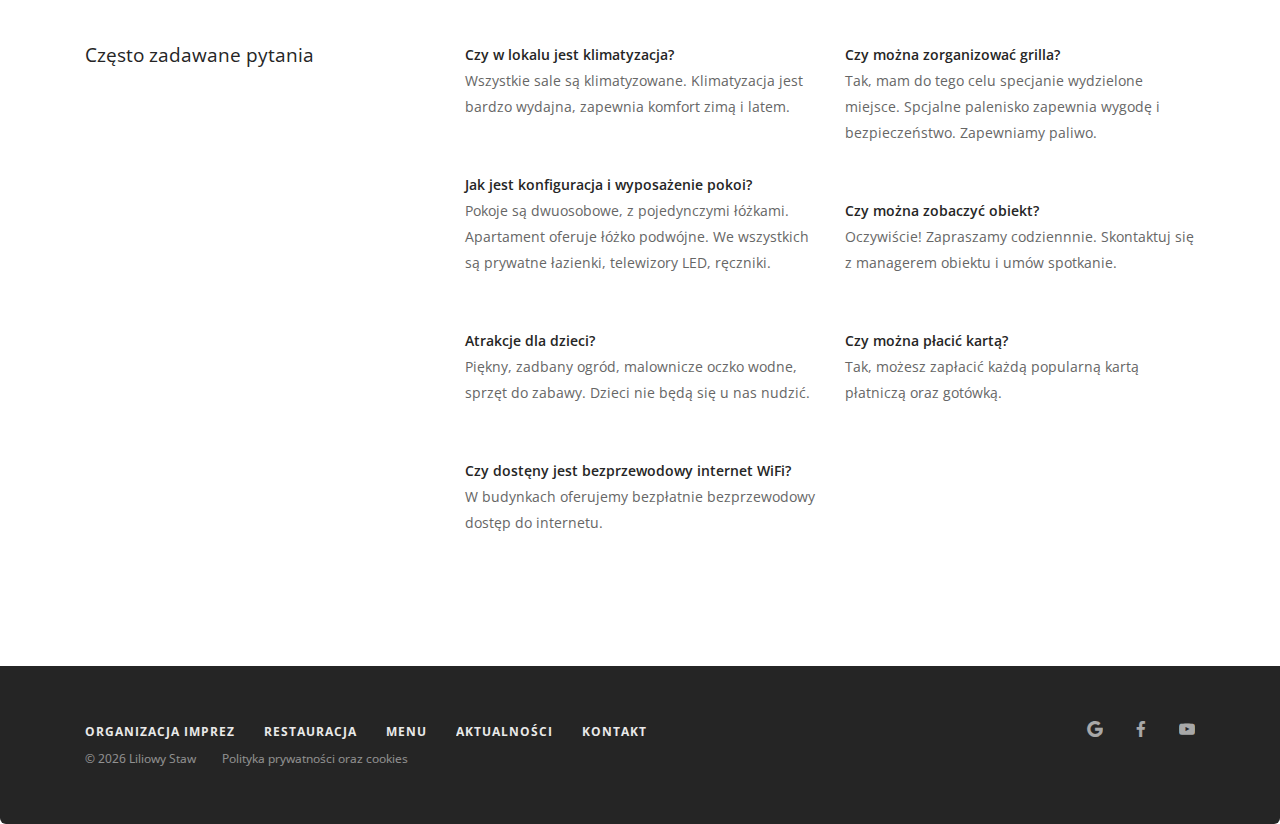
==== commit f8389b13: "Update index.html" ====
--- a/index.html
+++ b/index.html
@@ -246,11 +246,23 @@
             </div>
         </section>
         <hr>
+        <section class="text-center">
+            <div class="container">
+                <div class="row">
+                    <div class="col-md-10 col-lg-8">
+                        <h2>Zobacz filmy o Liliowym Stawie</h2>
+                        <p class="lead">W Liliowym Stawie mamy wszystko, żeby zorganizować udaną imprezę. Odwiedź nas,
+                            poczuj
+                            i zobacz to, czego nie widać na zdjęciach.</p>
+                    </div>
+                </div>
+            </div>
+        </section>
         <section class="text-center space--sm">
             <div class="container">
                 <div class="row">
                     <div class="col-md-6 col-lg-6">
-                        <h2>Zobacz filmy o Liliowym Stawie</h2>
+
                         <div class="video-cover border--round">
                             <div class="background-image-holder"> <img alt="image" title="image" src="img/preview.jpg">
                             </div>
@@ -264,7 +276,7 @@
                             </a></span>
                     </div>
                     <div class="col-md-6 col-lg-6">
-                        <h2>Zobacz filmy o Liliowym Stawie</h2>
+
                         <div class="video-cover border--round">
                             <div class="background-image-holder"> <img alt="image" title="image" src="img/preview.jpg">
                             </div>
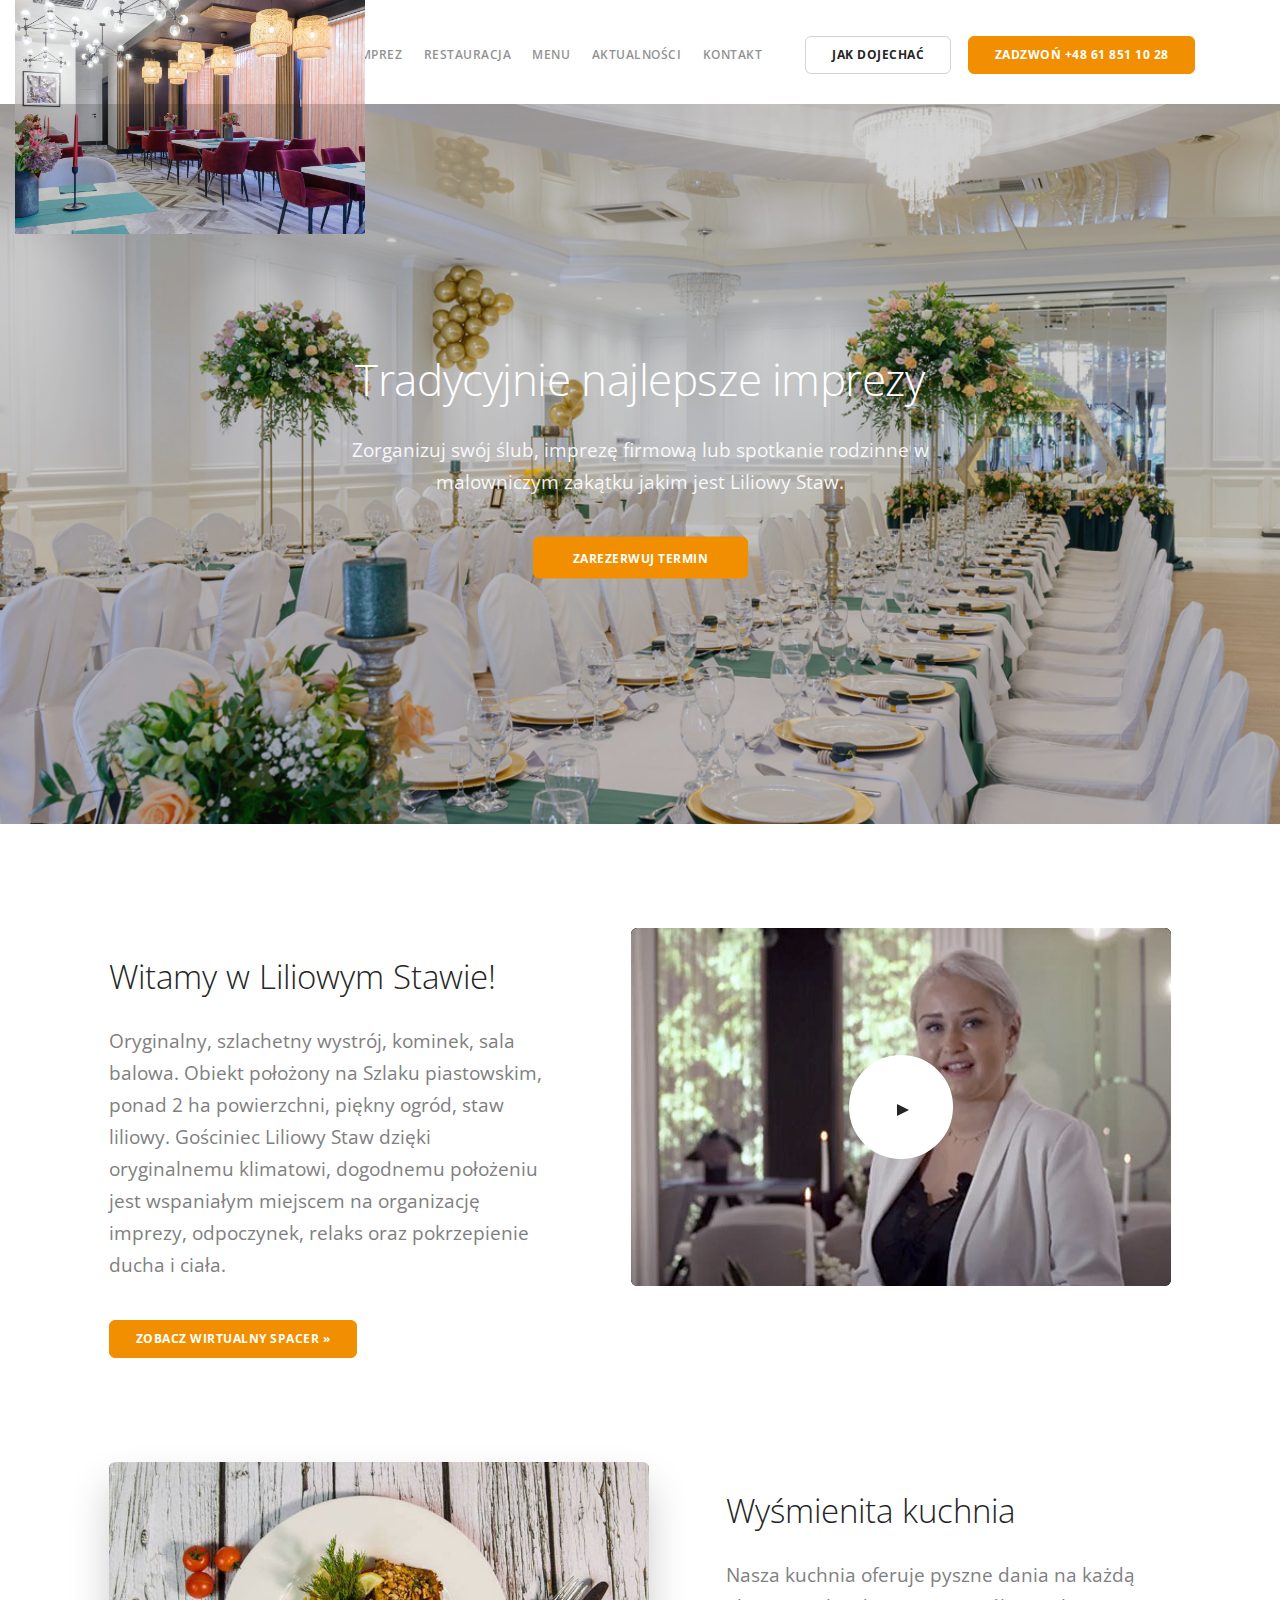
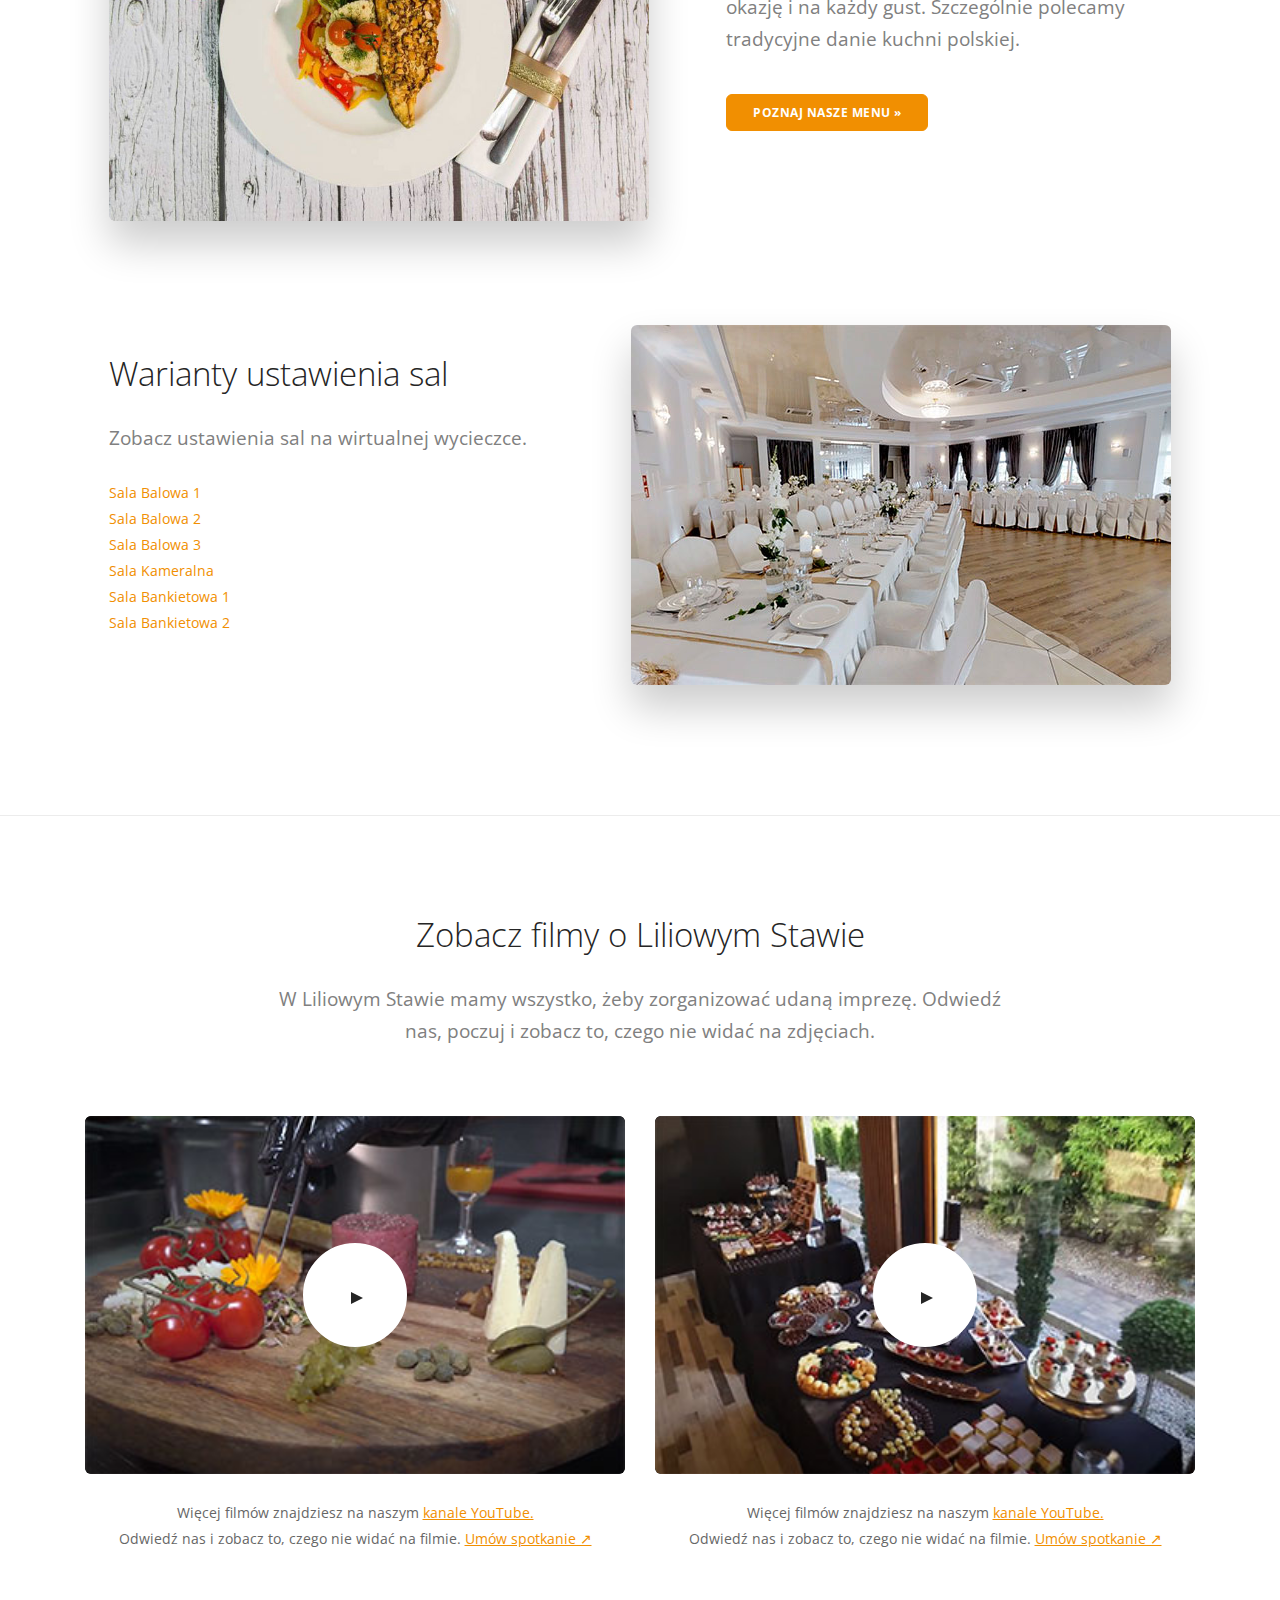
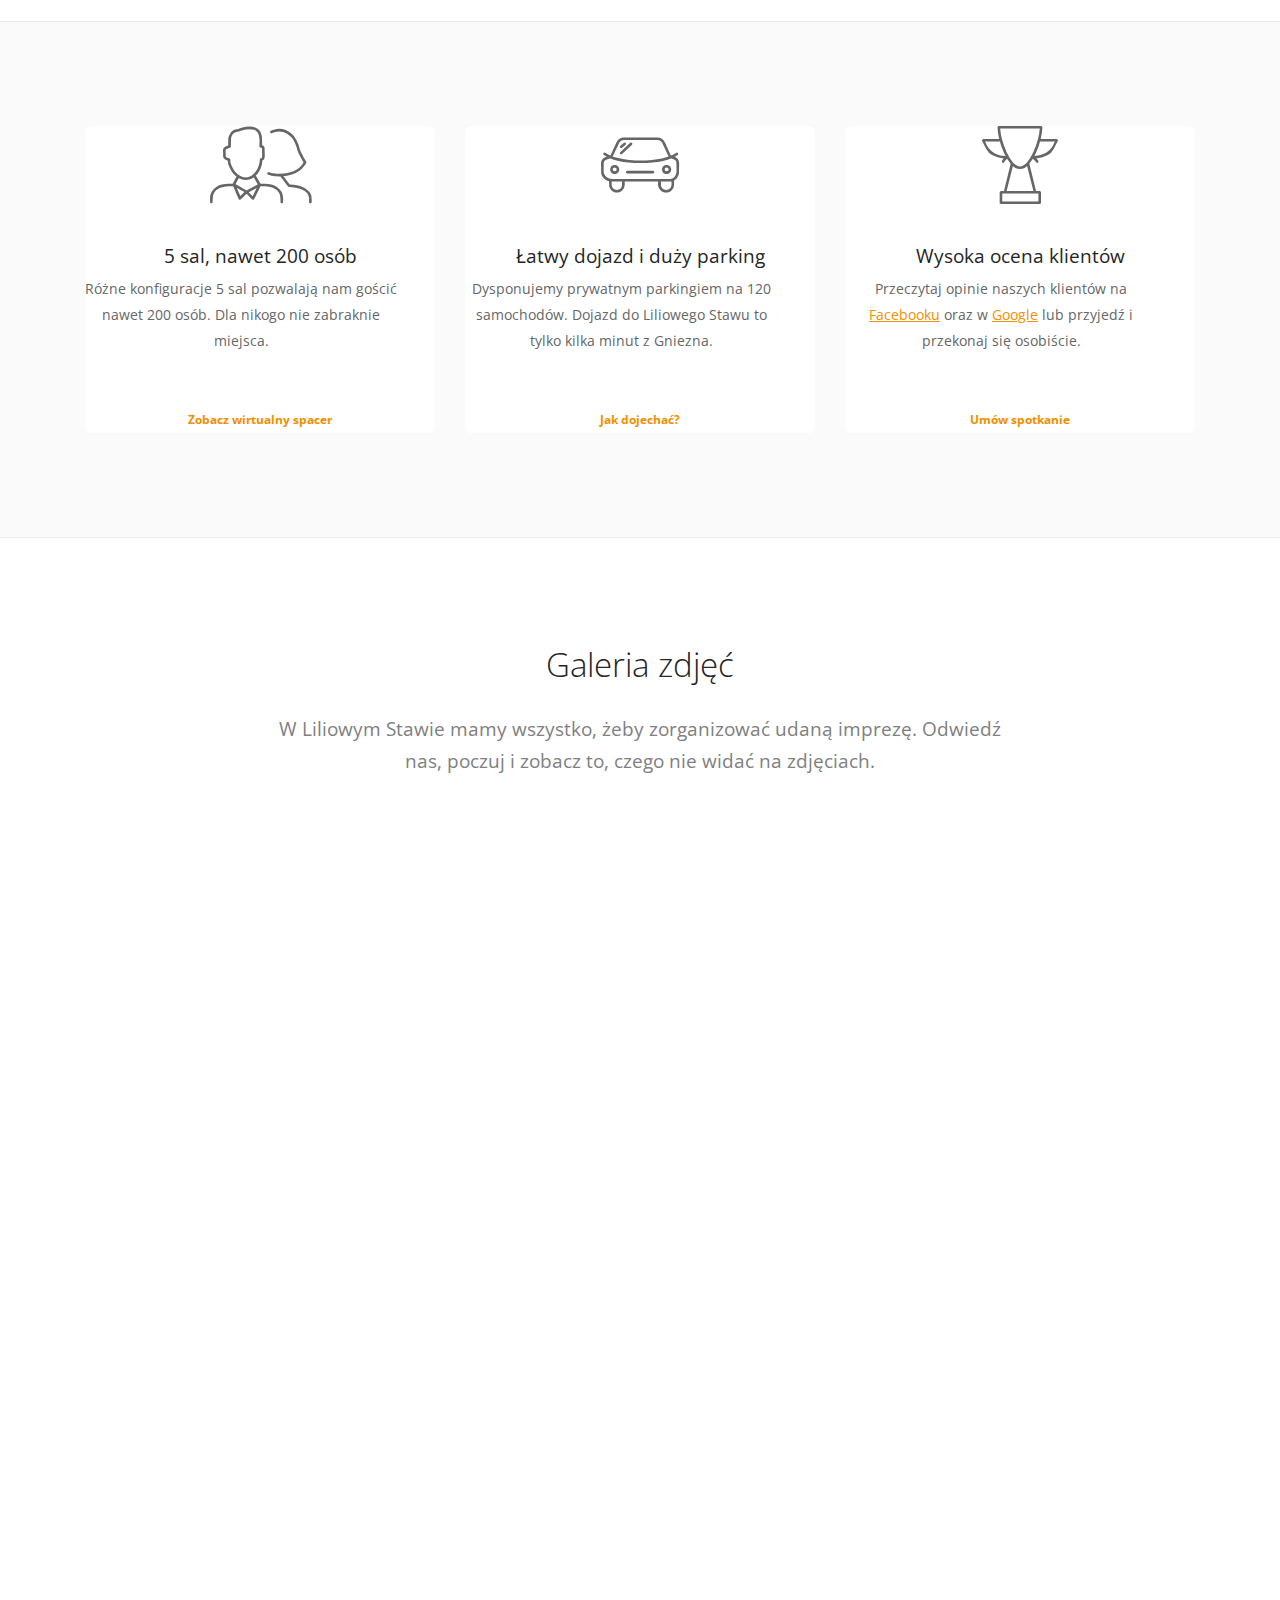
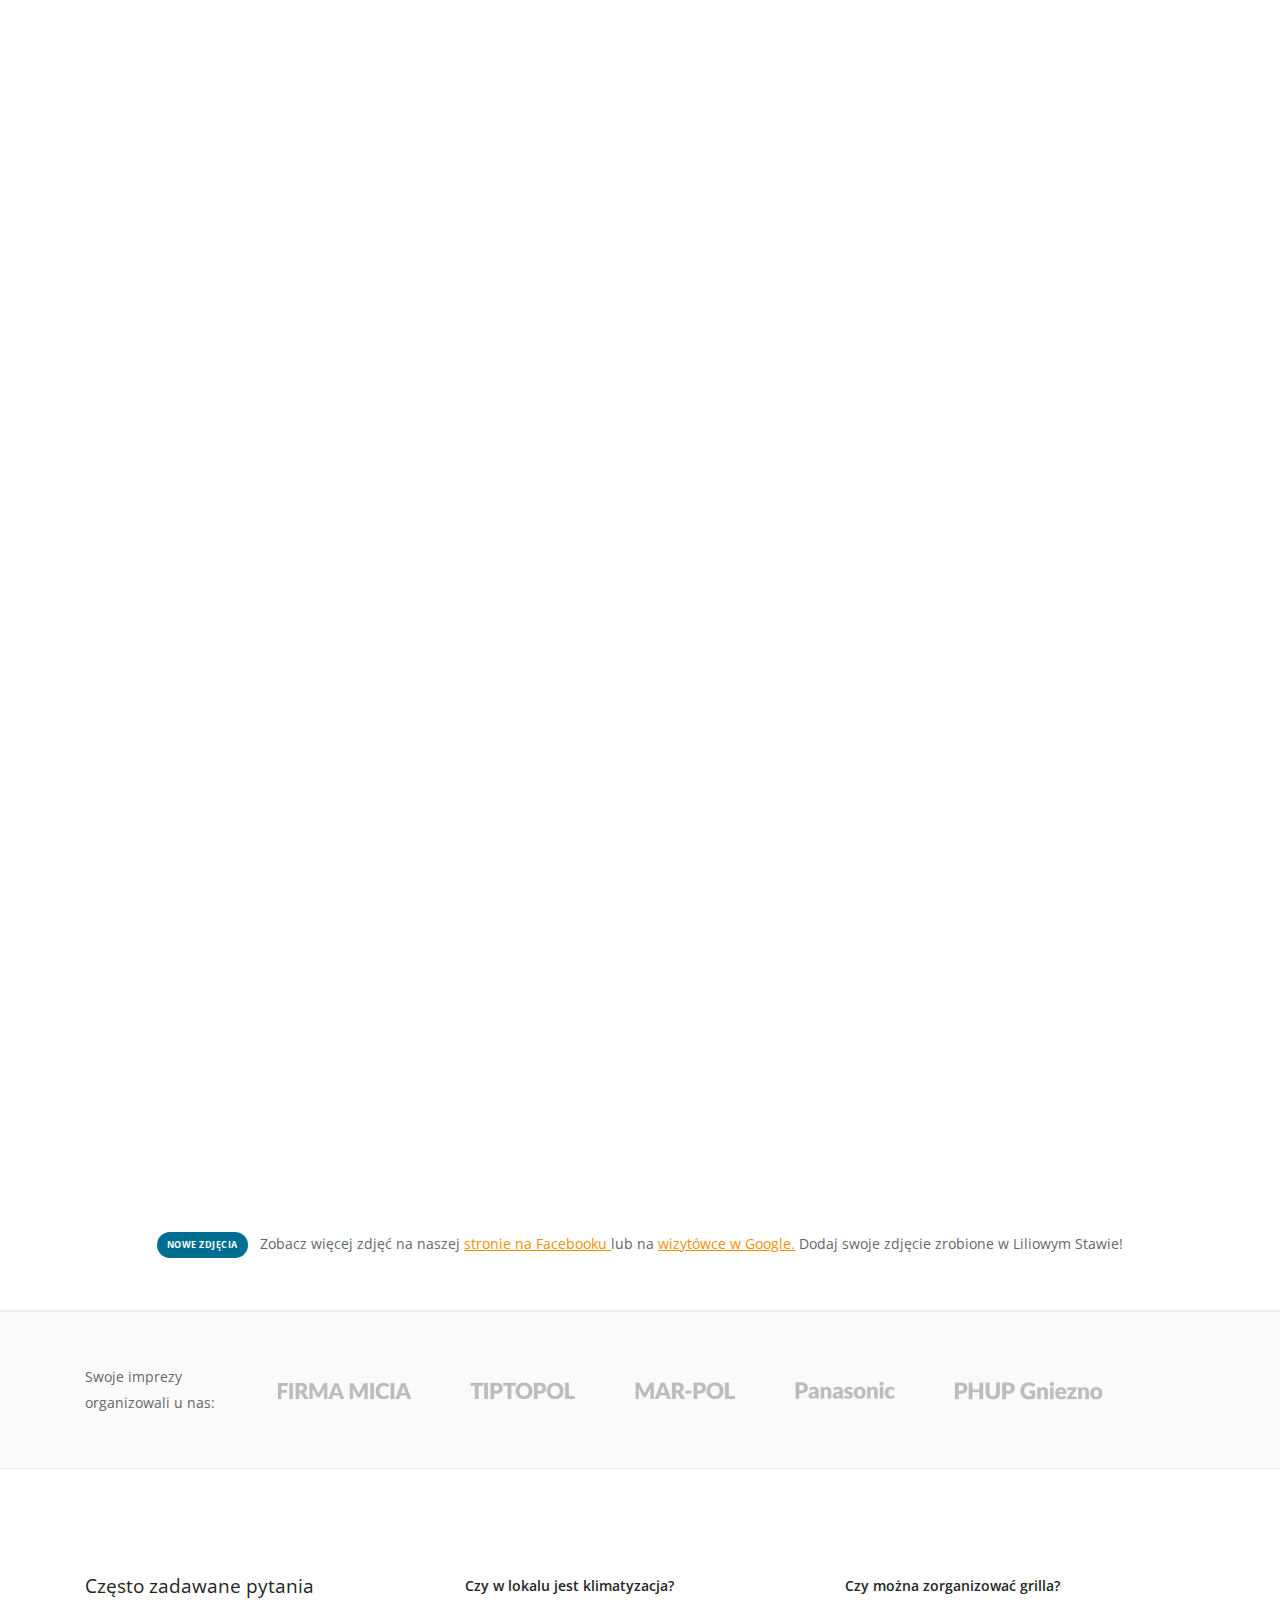
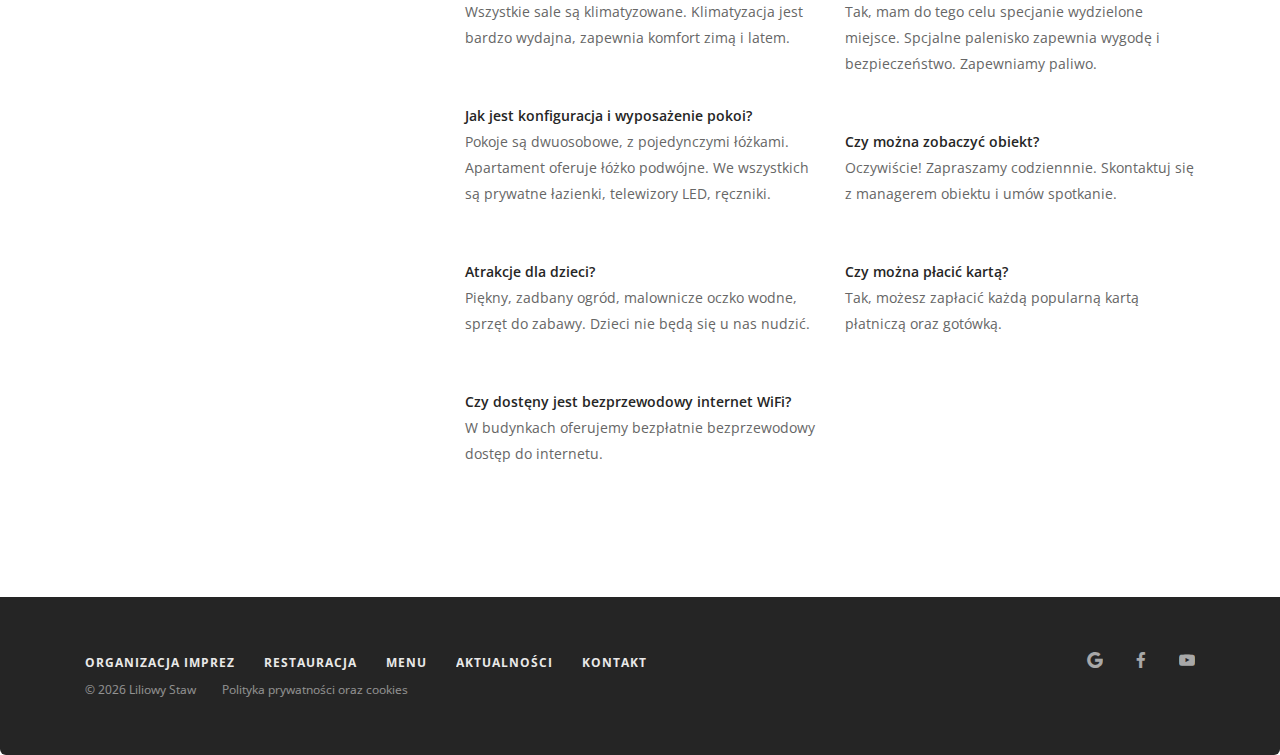
==== commit 8ffdab26: "Update index.html" ====
--- a/index.html
+++ b/index.html
@@ -246,7 +246,7 @@
             </div>
         </section>
         <hr>
-        <section class="text-center">
+        <section class="text-center space--sm">
             <div class="container">
                 <div class="row">
                     <div class="col-md-10 col-lg-8">
@@ -262,13 +262,11 @@
             <div class="container">
                 <div class="row">
                     <div class="col-md-6 col-lg-6">
-
                         <div class="video-cover border--round">
-                            <div class="background-image-holder"> <img alt="image" title="image" src="img/preview.jpg">
+                            <div class="background-image-holder"> <img alt="image" title="image" src="img/08-vi.jpg">
                             </div>
                             <div class="video-play-icon"></div>
-                            <iframe data-src="https://www.youtube.com/embed/TqO80vwjBKY?autoplay=1"
-                                allowfullscreen="allowfullscreen"></iframe>
+                            <iframe data-src="https://youtu.be/cJKKQ9L3zSQ" allowfullscreen="allowfullscreen"></iframe>
                         </div> <span>Więcej filmów znajdziesz na naszym <a
                                 href="https://www.youtube.com/channel/UC6HlfHPONeTYkjBhYyZCOqw" target="_blank">kanale
                                 YouTube.</a><br> Odwiedź nas i zobacz to, czego nie widać na
@@ -276,13 +274,11 @@
                             </a></span>
                     </div>
                     <div class="col-md-6 col-lg-6">
-
                         <div class="video-cover border--round">
-                            <div class="background-image-holder"> <img alt="image" title="image" src="img/preview.jpg">
+                            <div class="background-image-holder"> <img alt="image" title="image" src="img/07-vi.jpg">
                             </div>
                             <div class="video-play-icon"></div>
-                            <iframe data-src="https://www.youtube.com/embed/TqO80vwjBKY?autoplay=1"
-                                allowfullscreen="allowfullscreen"></iframe>
+                            <iframe data-src="https://youtu.be/JqC4xFGbSAA" allowfullscreen="allowfullscreen"></iframe>
                         </div> <span>Więcej filmów znajdziesz na naszym <a
                                 href="https://www.youtube.com/channel/UC6HlfHPONeTYkjBhYyZCOqw" target="_blank">kanale
                                 YouTube.</a><br> Odwiedź nas i zobacz to, czego nie widać na
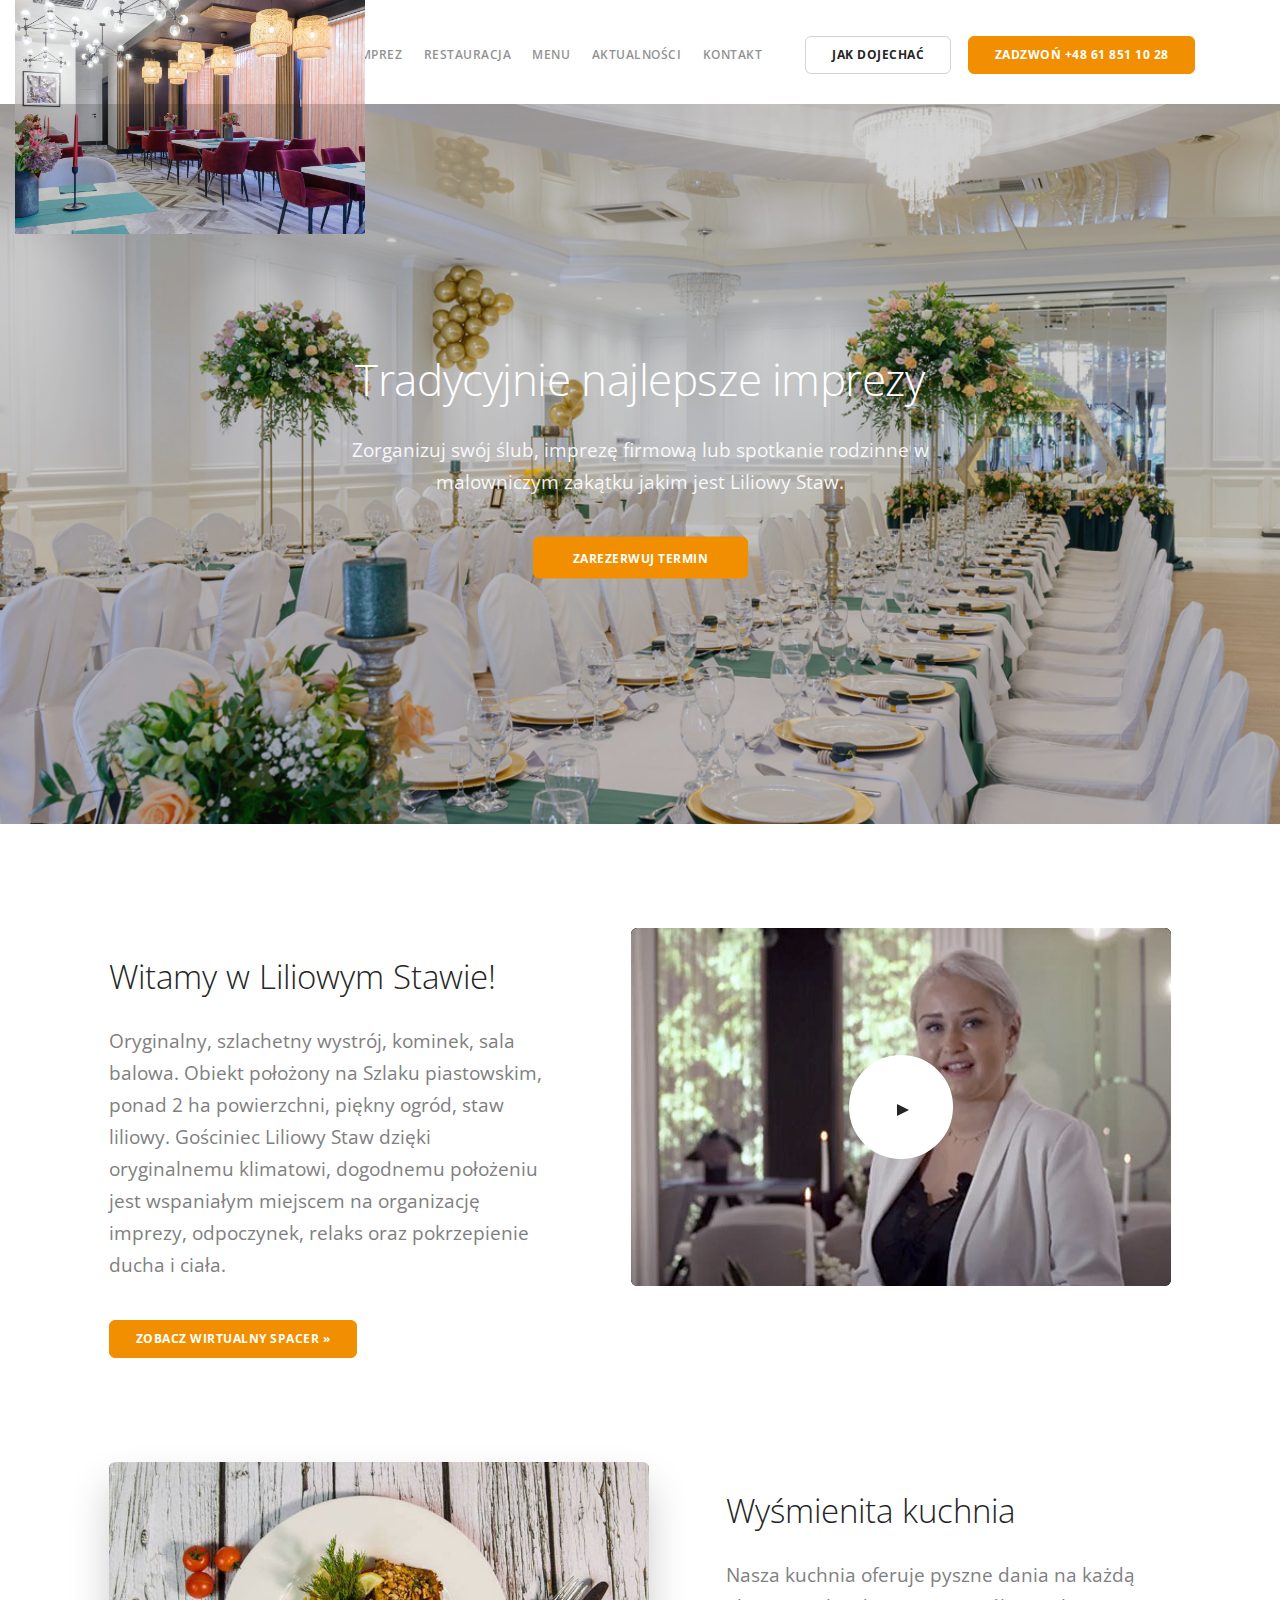
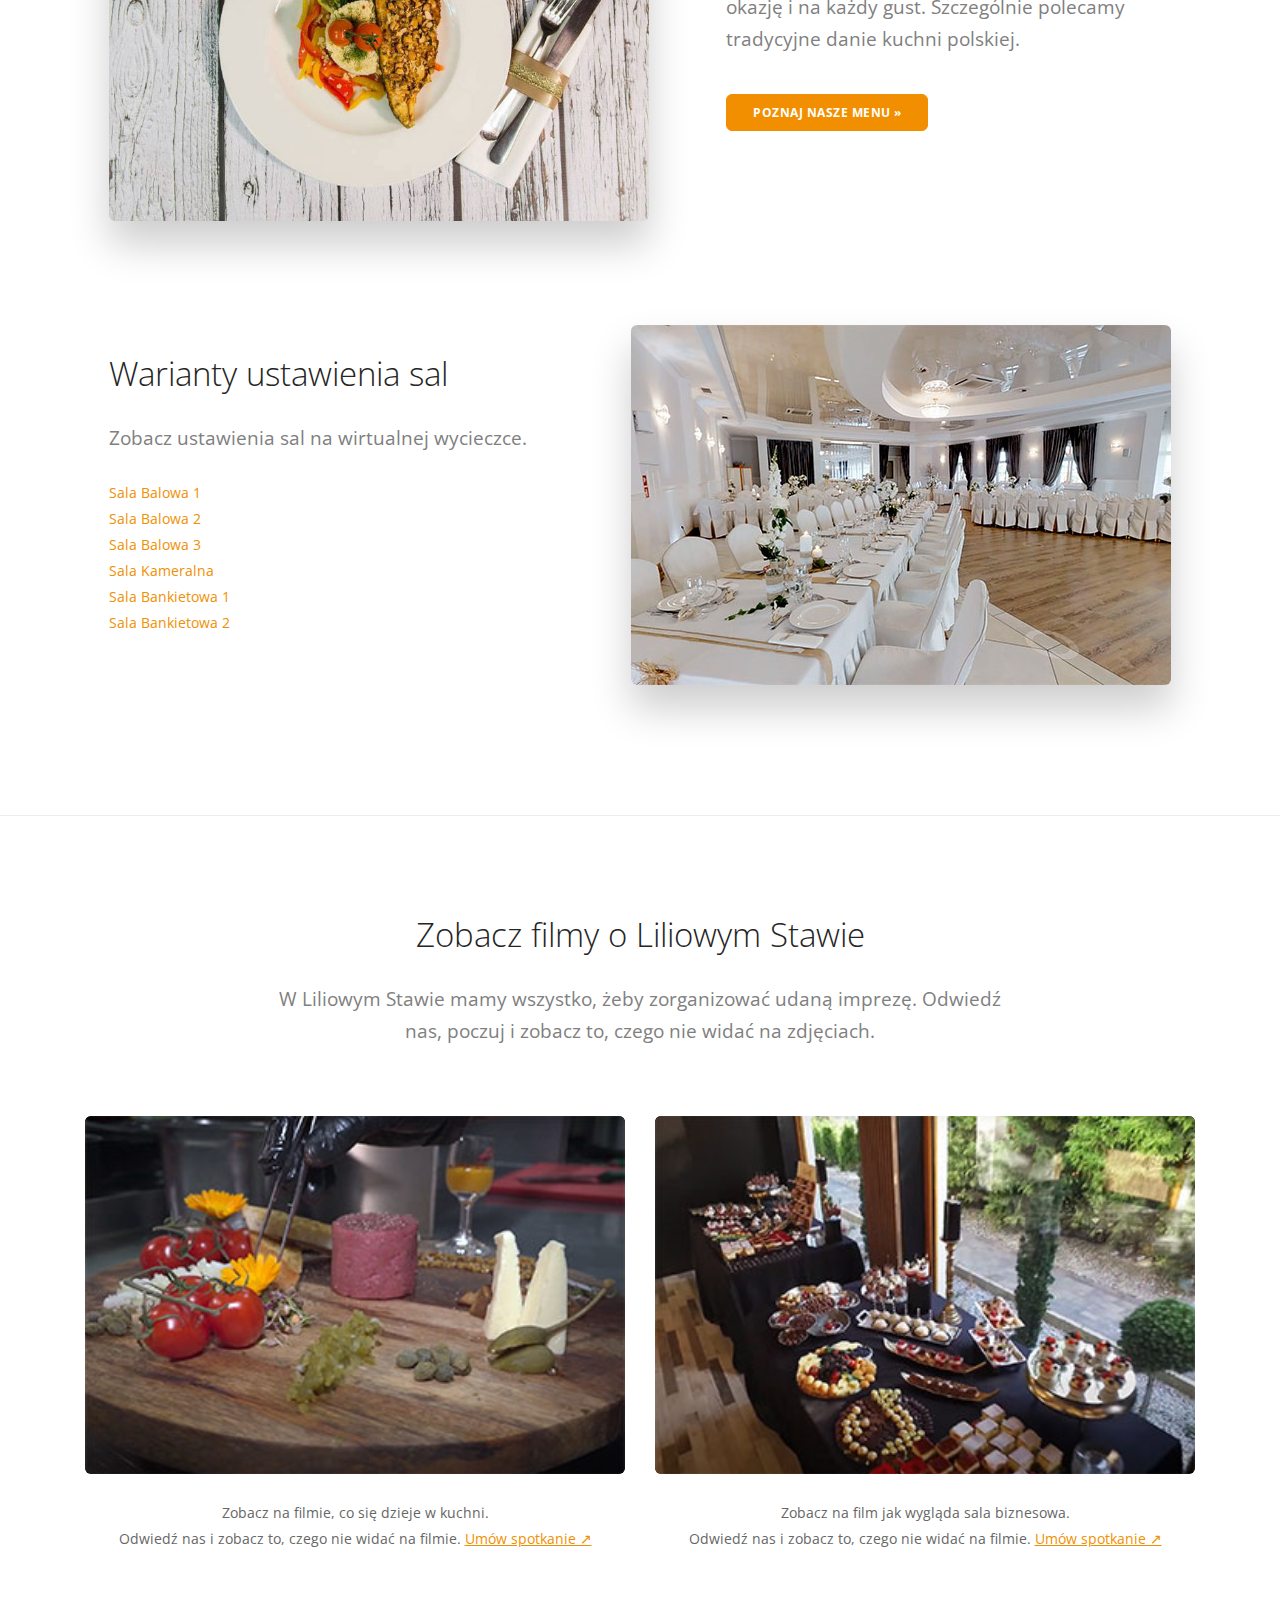
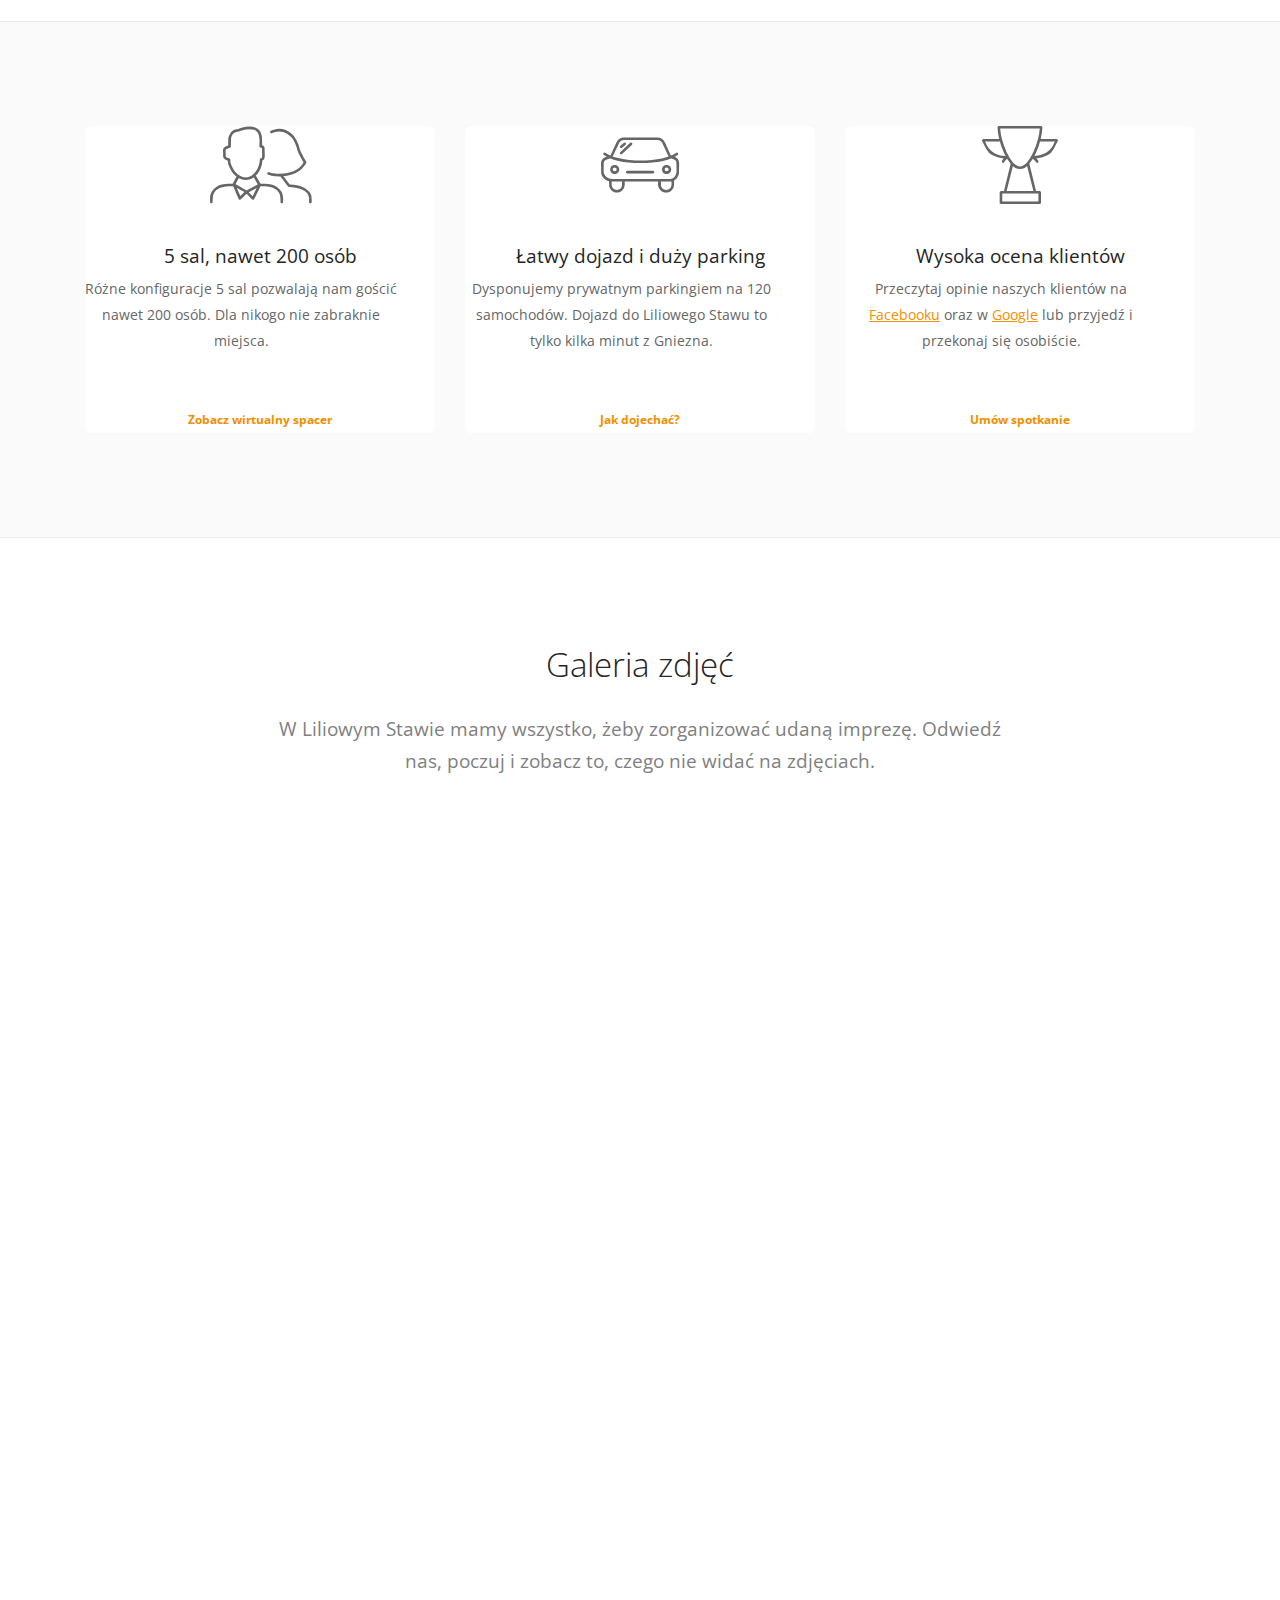
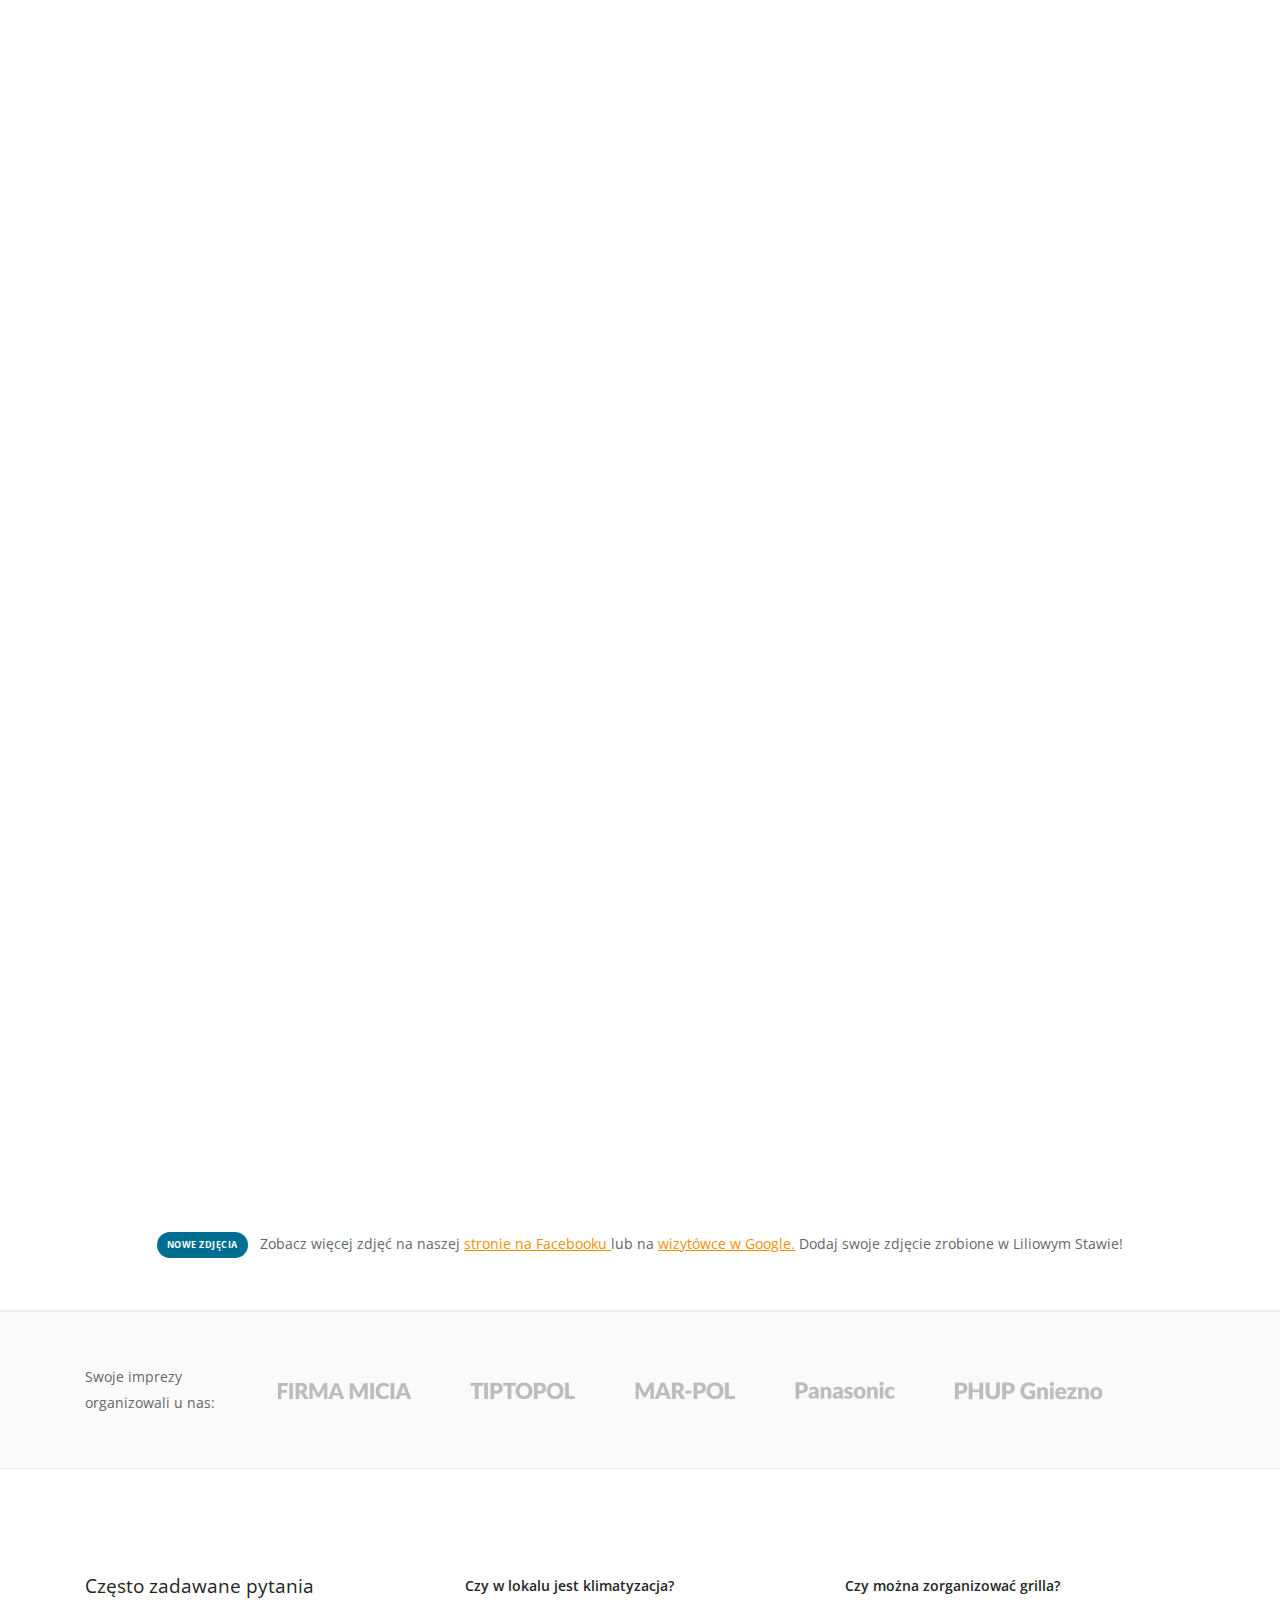
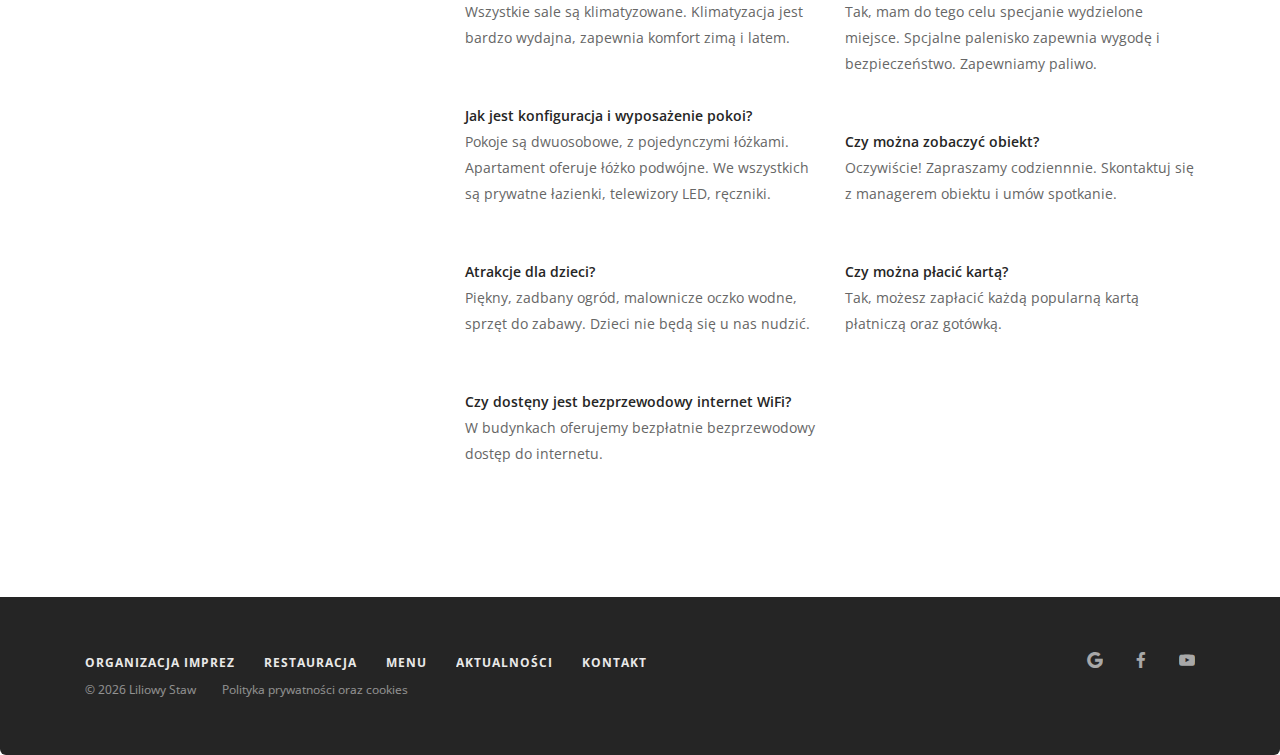
==== commit f73cd833: "Update index.html" ====
--- a/index.html
+++ b/index.html
@@ -265,11 +265,10 @@
                         <div class="video-cover border--round">
                             <div class="background-image-holder"> <img alt="image" title="image" src="img/08-vi.jpg">
                             </div>
-                            <div class="video-play-icon"></div>
+                            <div class="-video-play-icon"></div>
                             <iframe data-src="https://youtu.be/cJKKQ9L3zSQ" allowfullscreen="allowfullscreen"></iframe>
-                        </div> <span>Więcej filmów znajdziesz na naszym <a
-                                href="https://www.youtube.com/channel/UC6HlfHPONeTYkjBhYyZCOqw" target="_blank">kanale
-                                YouTube.</a><br> Odwiedź nas i zobacz to, czego nie widać na
+                        </div> <span>Zobacz na filmie, co się dzieje w kuchni. <a href="https://youtu.be/cJKKQ9L3zSQ"
+                                target="_blank"></a><br> Odwiedź nas i zobacz to, czego nie widać na
                             filmie. <a href="kontakt.html">Umów spotkanie ↗
                             </a></span>
                     </div>
@@ -277,11 +276,10 @@
                         <div class="video-cover border--round">
                             <div class="background-image-holder"> <img alt="image" title="image" src="img/07-vi.jpg">
                             </div>
-                            <div class="video-play-icon"></div>
+                            <div class="-video-play-icon"></div>
                             <iframe data-src="https://youtu.be/JqC4xFGbSAA" allowfullscreen="allowfullscreen"></iframe>
-                        </div> <span>Więcej filmów znajdziesz na naszym <a
-                                href="https://www.youtube.com/channel/UC6HlfHPONeTYkjBhYyZCOqw" target="_blank">kanale
-                                YouTube.</a><br> Odwiedź nas i zobacz to, czego nie widać na
+                        </div> <span>Zobacz na film jak wygląda sala biznesowa. <a href="https://youtu.be/JqC4xFGbSAA"
+                                target="_blank"></a><br> Odwiedź nas i zobacz to, czego nie widać na
                             filmie. <a href="kontakt.html">Umów spotkanie ↗
                             </a></span>
                     </div>
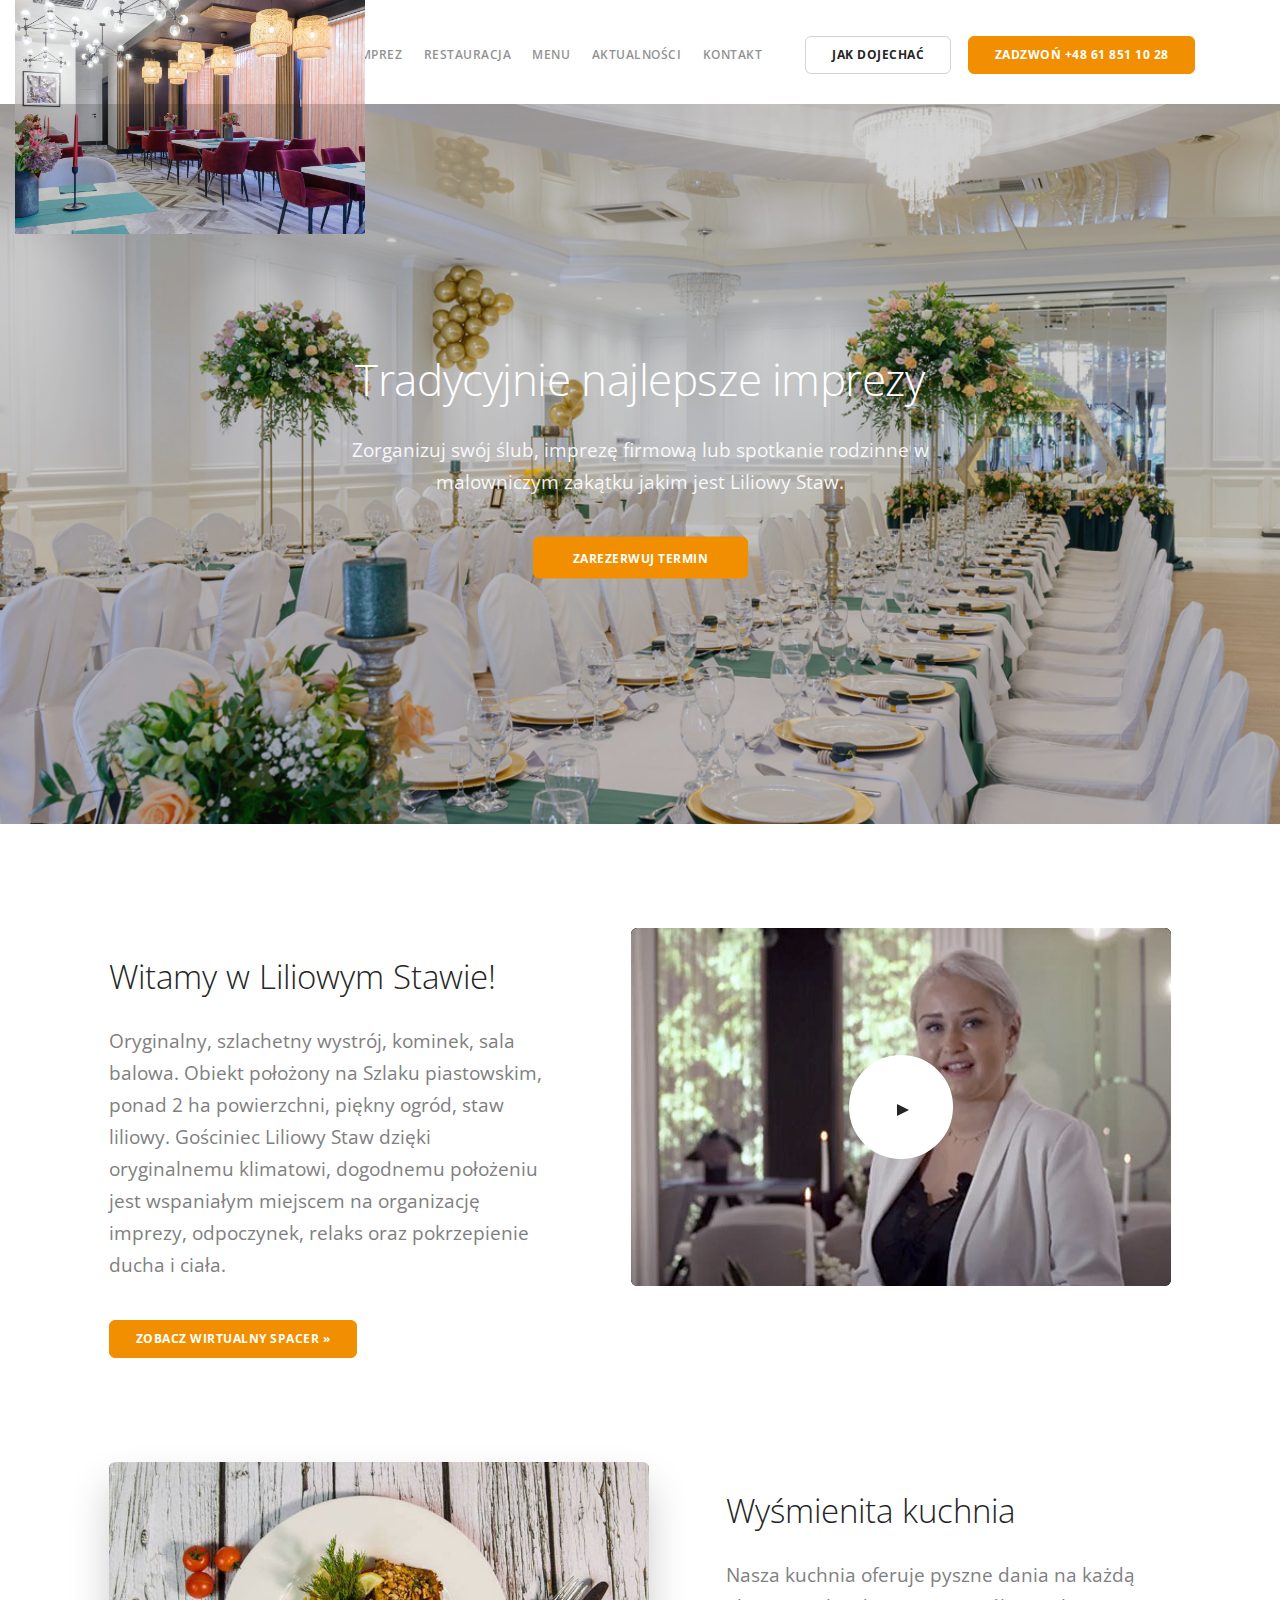
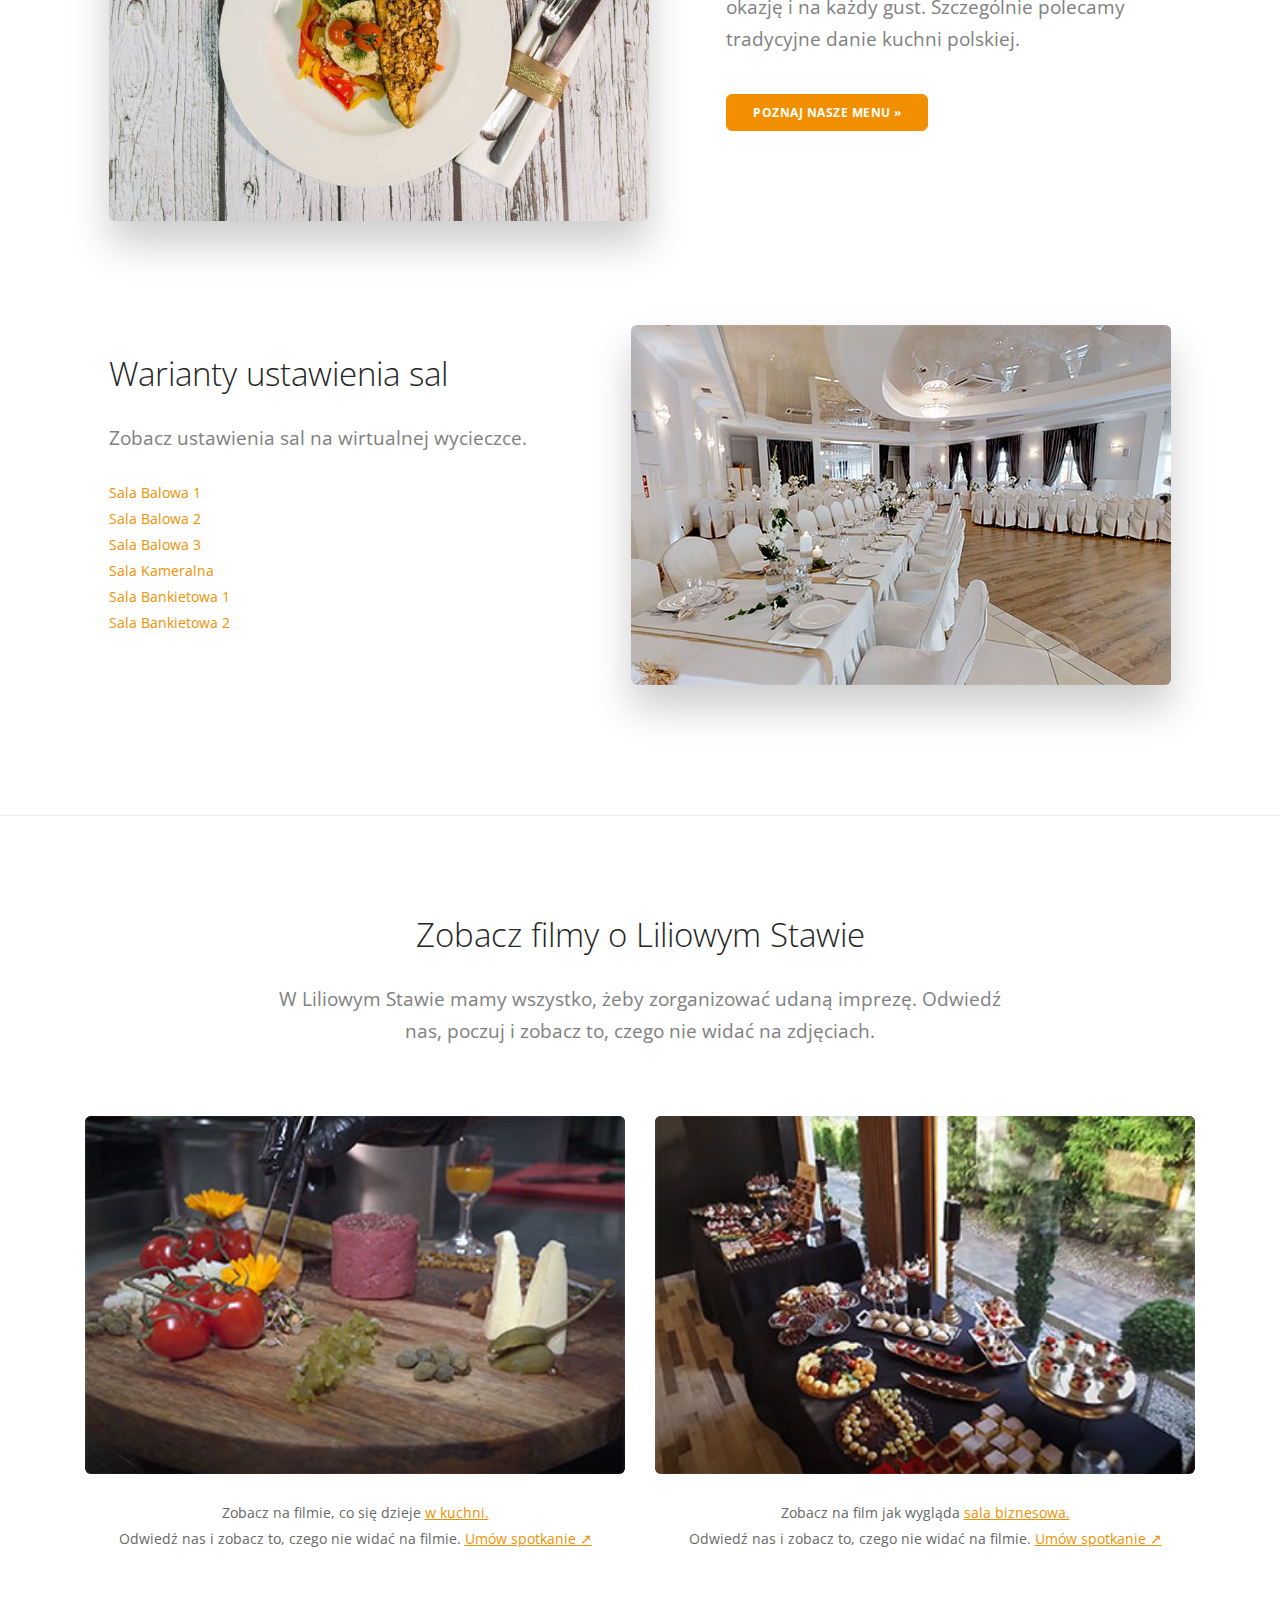
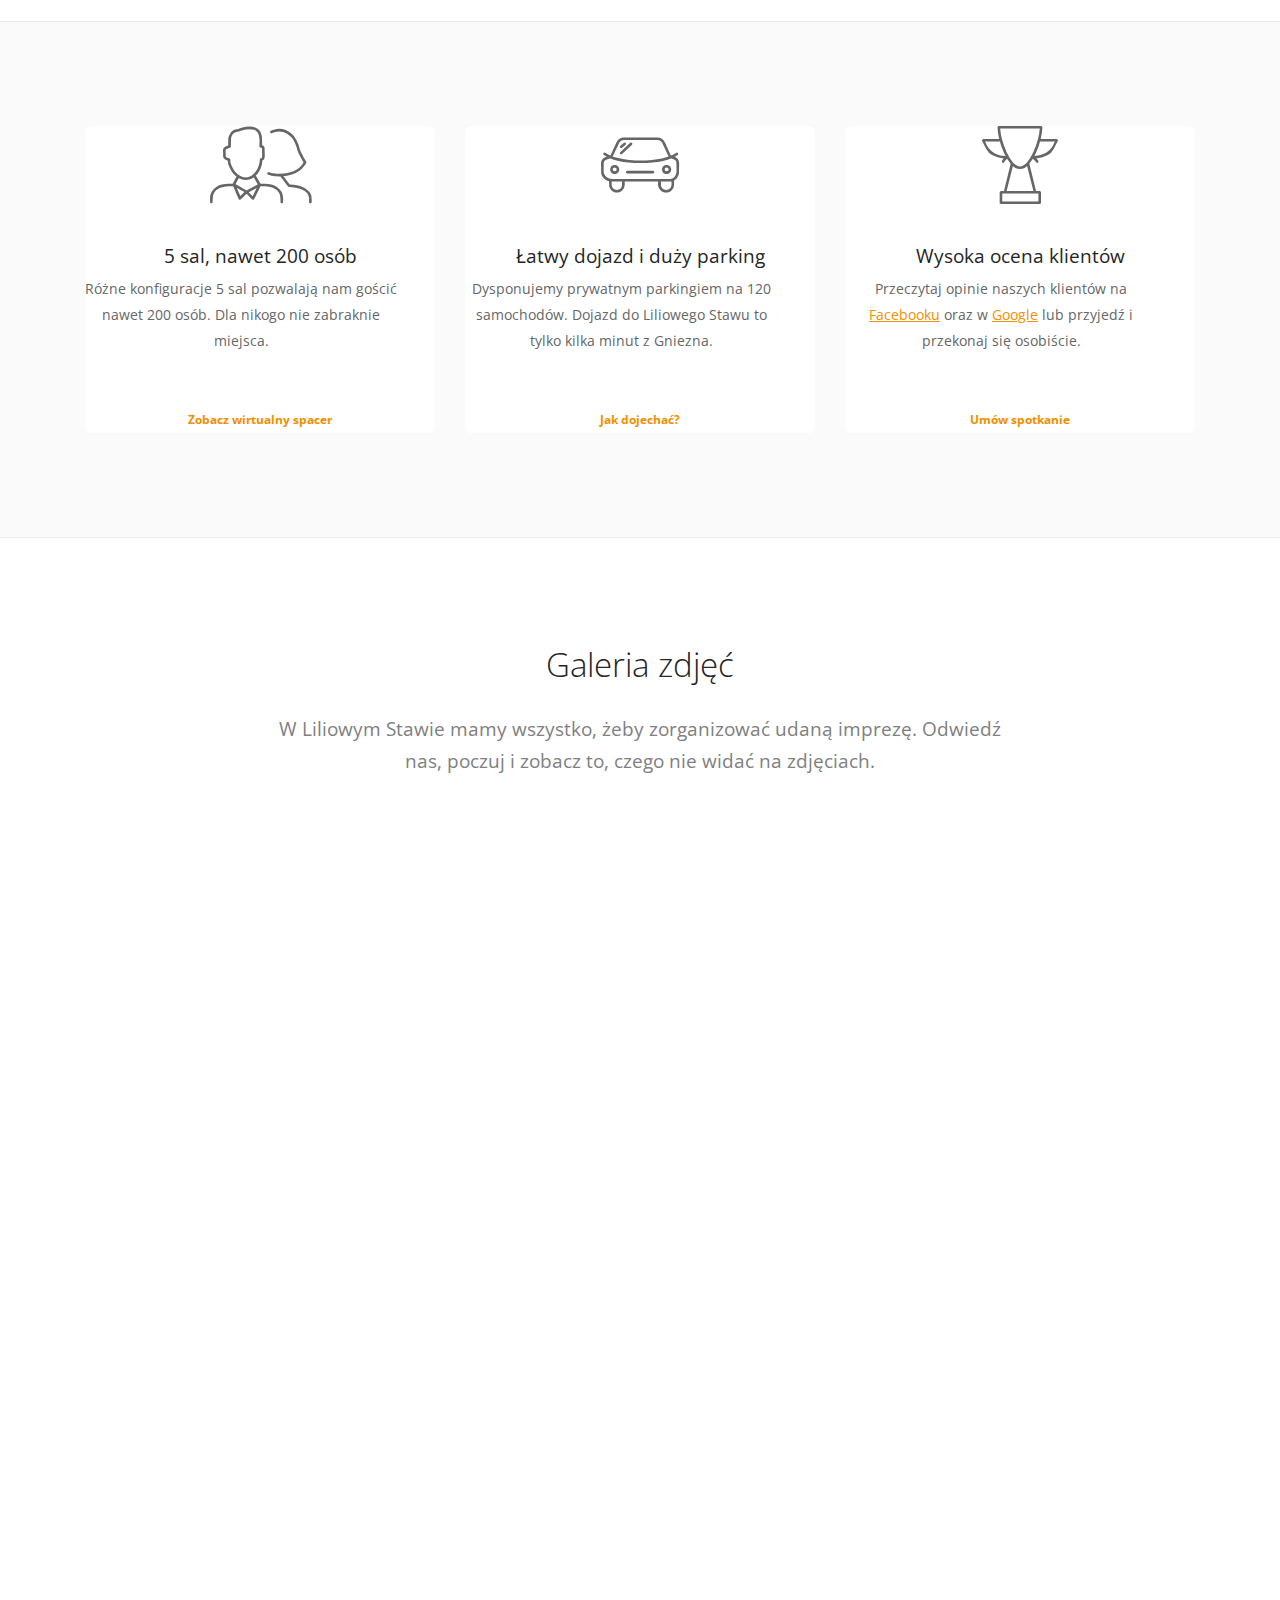
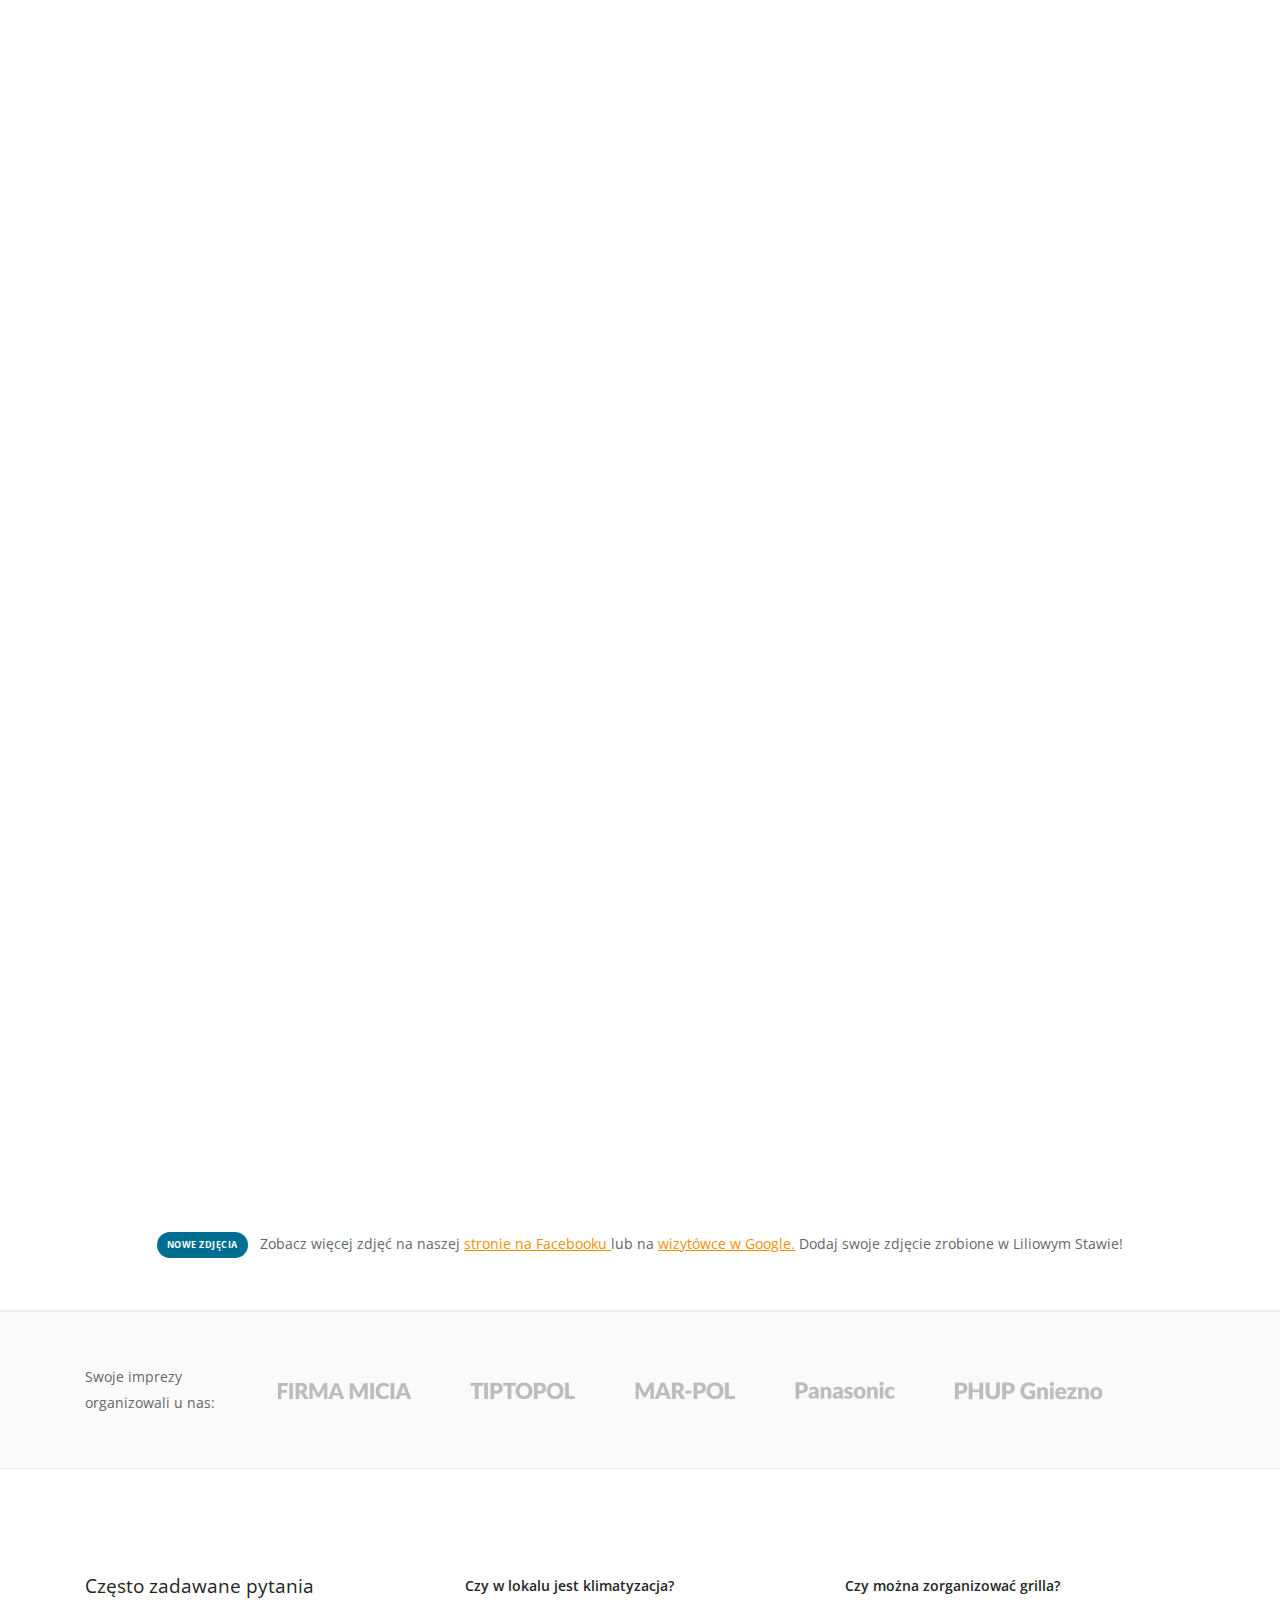
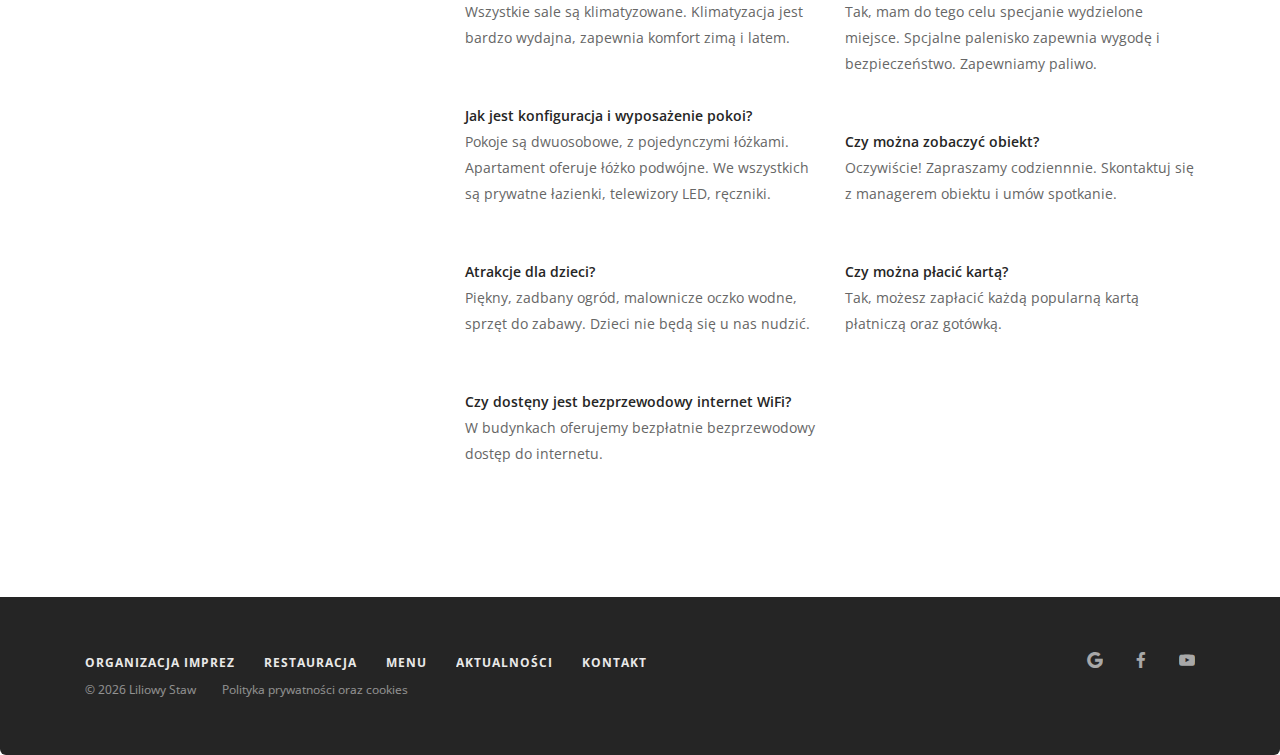
==== commit e4c52edf: "Update index.html" ====
--- a/index.html
+++ b/index.html
@@ -267,8 +267,8 @@
                             </div>
                             <div class="-video-play-icon"></div>
                             <iframe data-src="https://youtu.be/cJKKQ9L3zSQ" allowfullscreen="allowfullscreen"></iframe>
-                        </div> <span>Zobacz na filmie, co się dzieje w kuchni. <a href="https://youtu.be/cJKKQ9L3zSQ"
-                                target="_blank"></a><br> Odwiedź nas i zobacz to, czego nie widać na
+                        </div> <span>Zobacz na filmie, co się dzieje <a href="https://youtu.be/cJKKQ9L3zSQ"
+                                target="_blank">w kuchni.</a><br> Odwiedź nas i zobacz to, czego nie widać na
                             filmie. <a href="kontakt.html">Umów spotkanie ↗
                             </a></span>
                     </div>
@@ -278,8 +278,8 @@
                             </div>
                             <div class="-video-play-icon"></div>
                             <iframe data-src="https://youtu.be/JqC4xFGbSAA" allowfullscreen="allowfullscreen"></iframe>
-                        </div> <span>Zobacz na film jak wygląda sala biznesowa. <a href="https://youtu.be/JqC4xFGbSAA"
-                                target="_blank"></a><br> Odwiedź nas i zobacz to, czego nie widać na
+                        </div> <span>Zobacz na film jak wygląda <a href="https://youtu.be/JqC4xFGbSAA"
+                                target="_blank">sala biznesowa.</a><br> Odwiedź nas i zobacz to, czego nie widać na
                             filmie. <a href="kontakt.html">Umów spotkanie ↗
                             </a></span>
                     </div>
